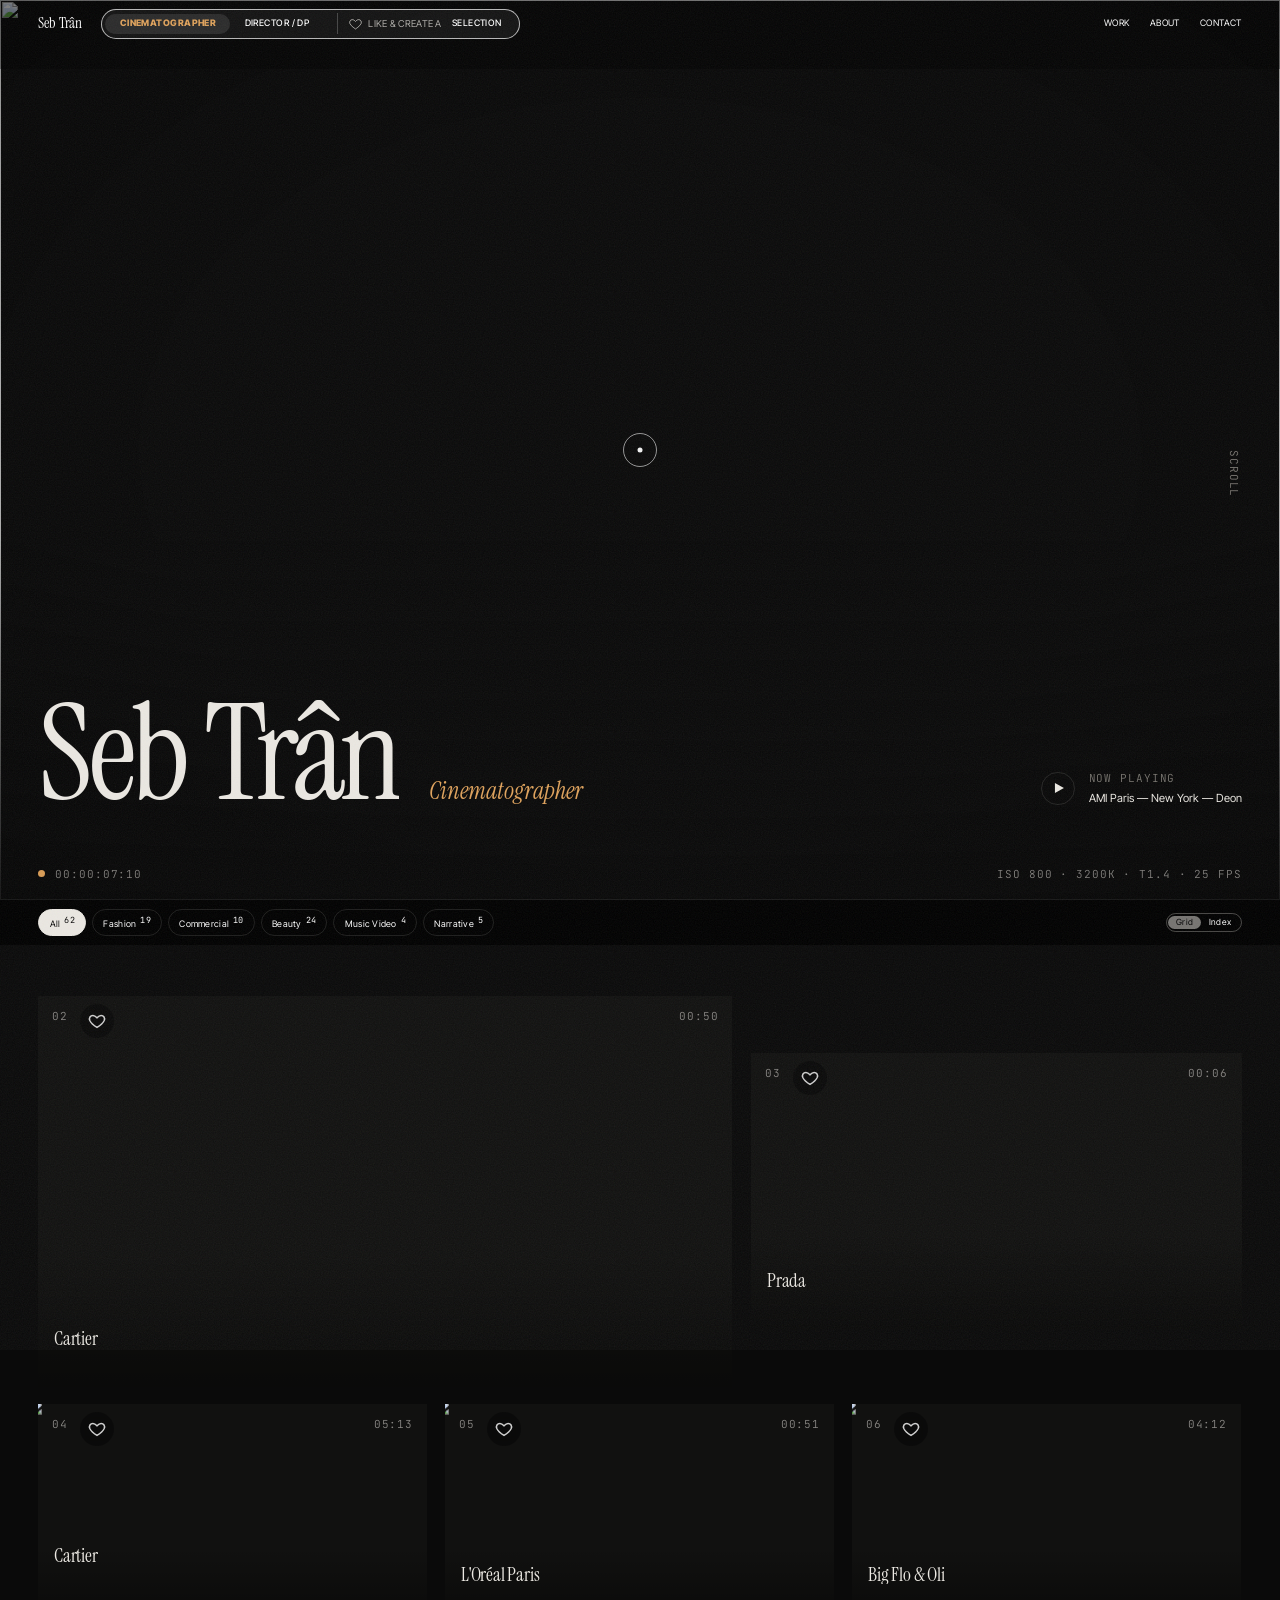
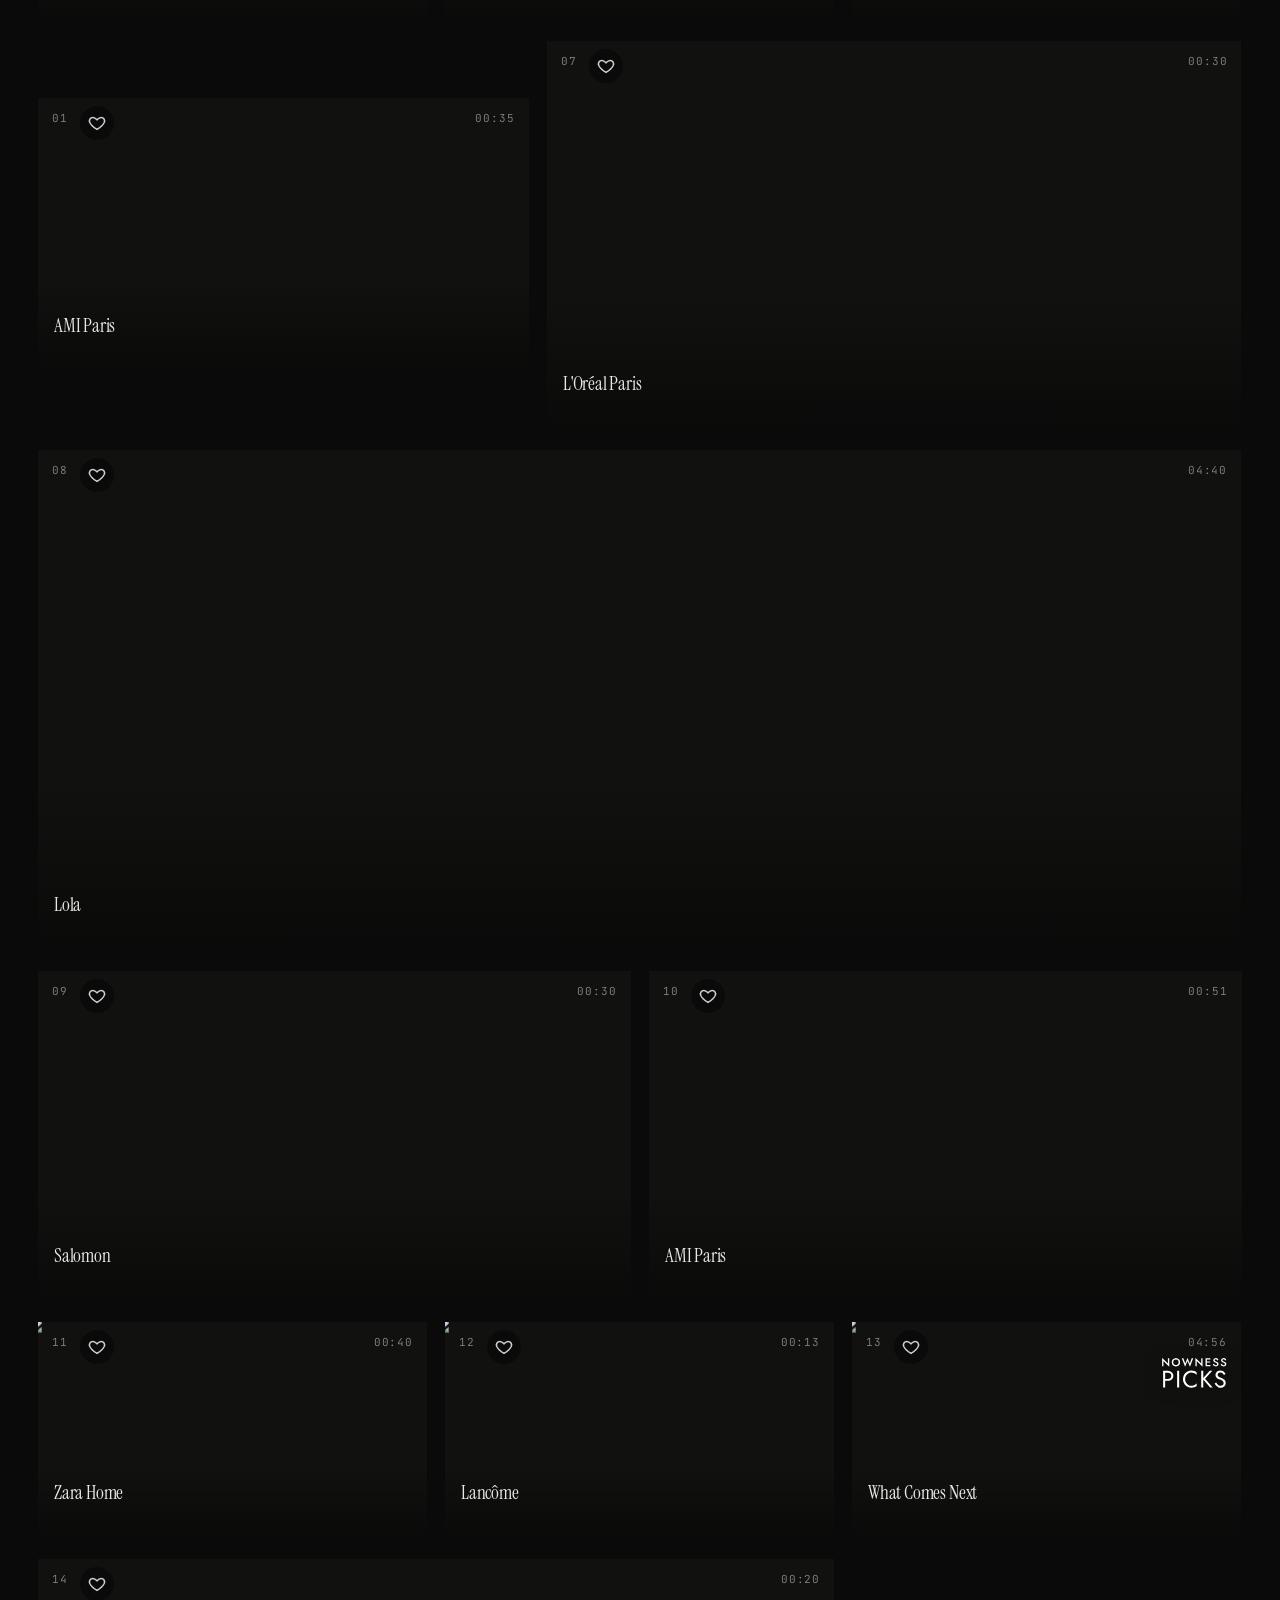
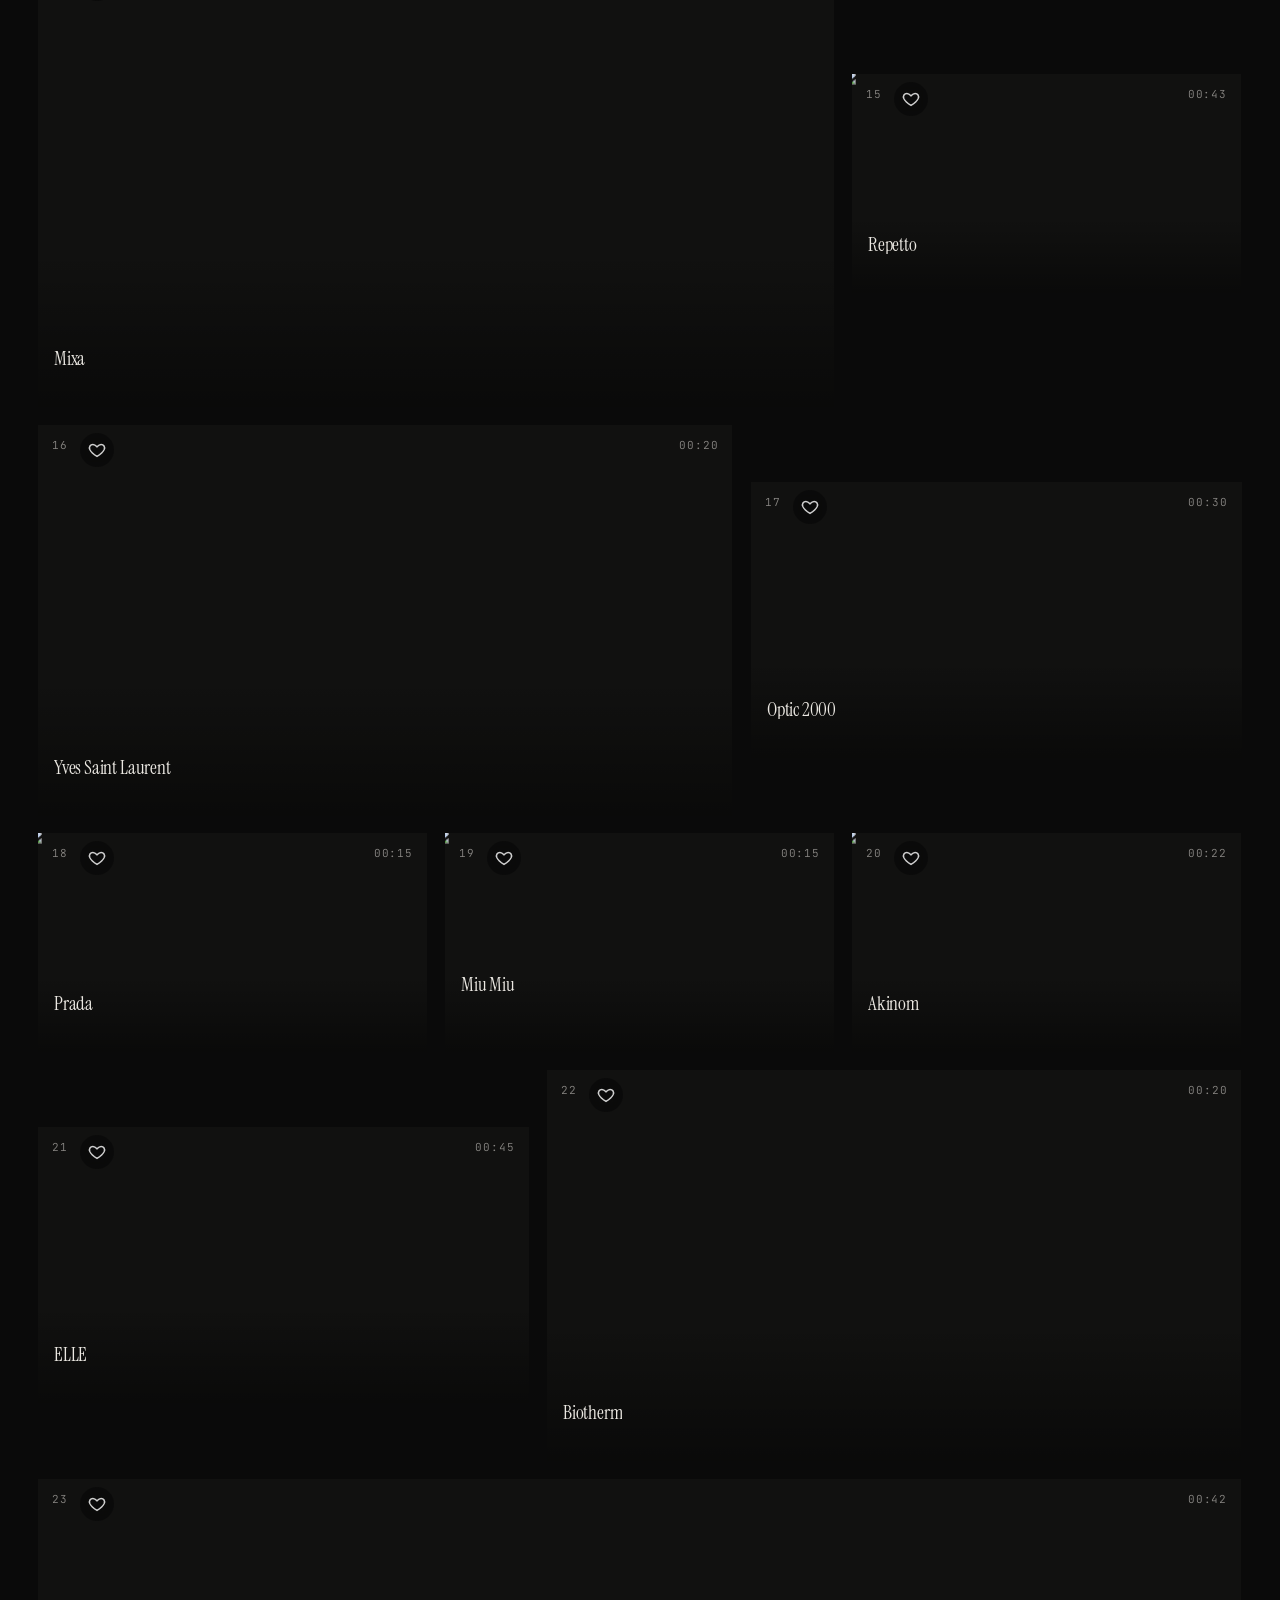
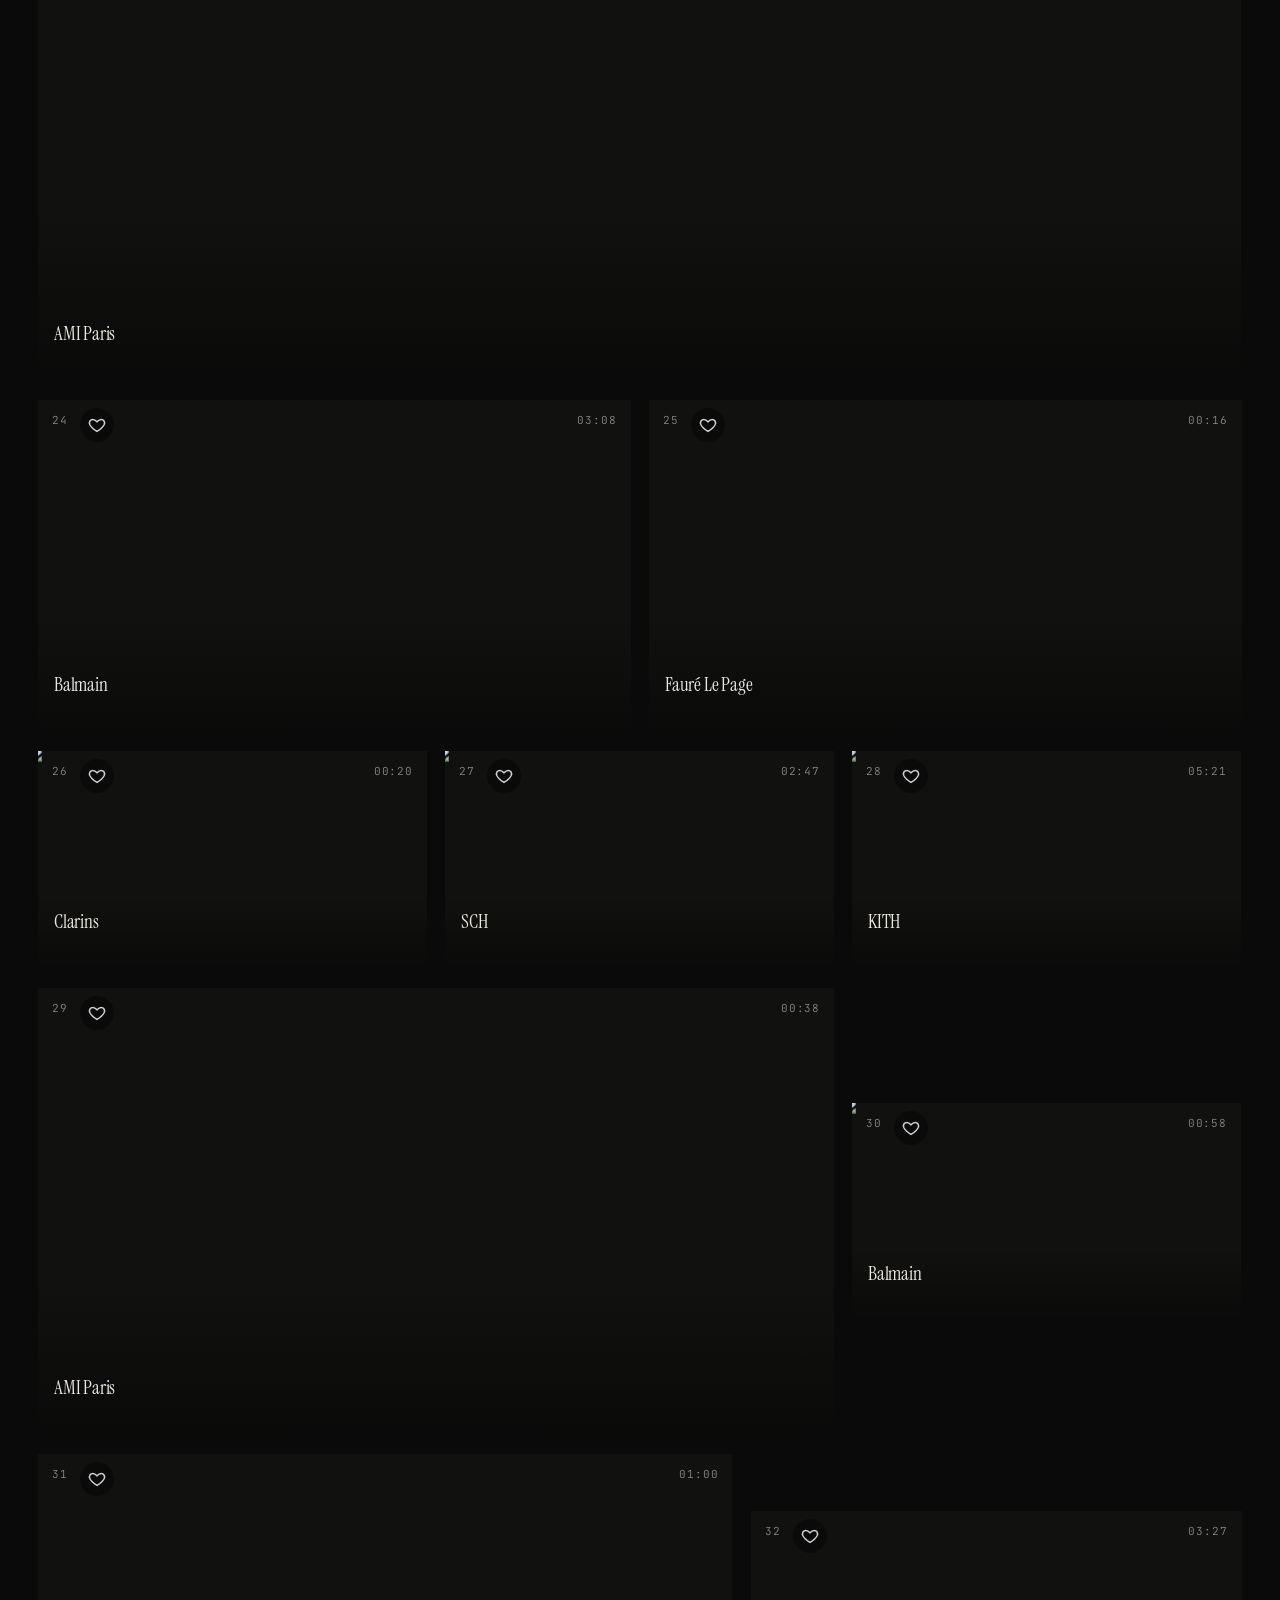
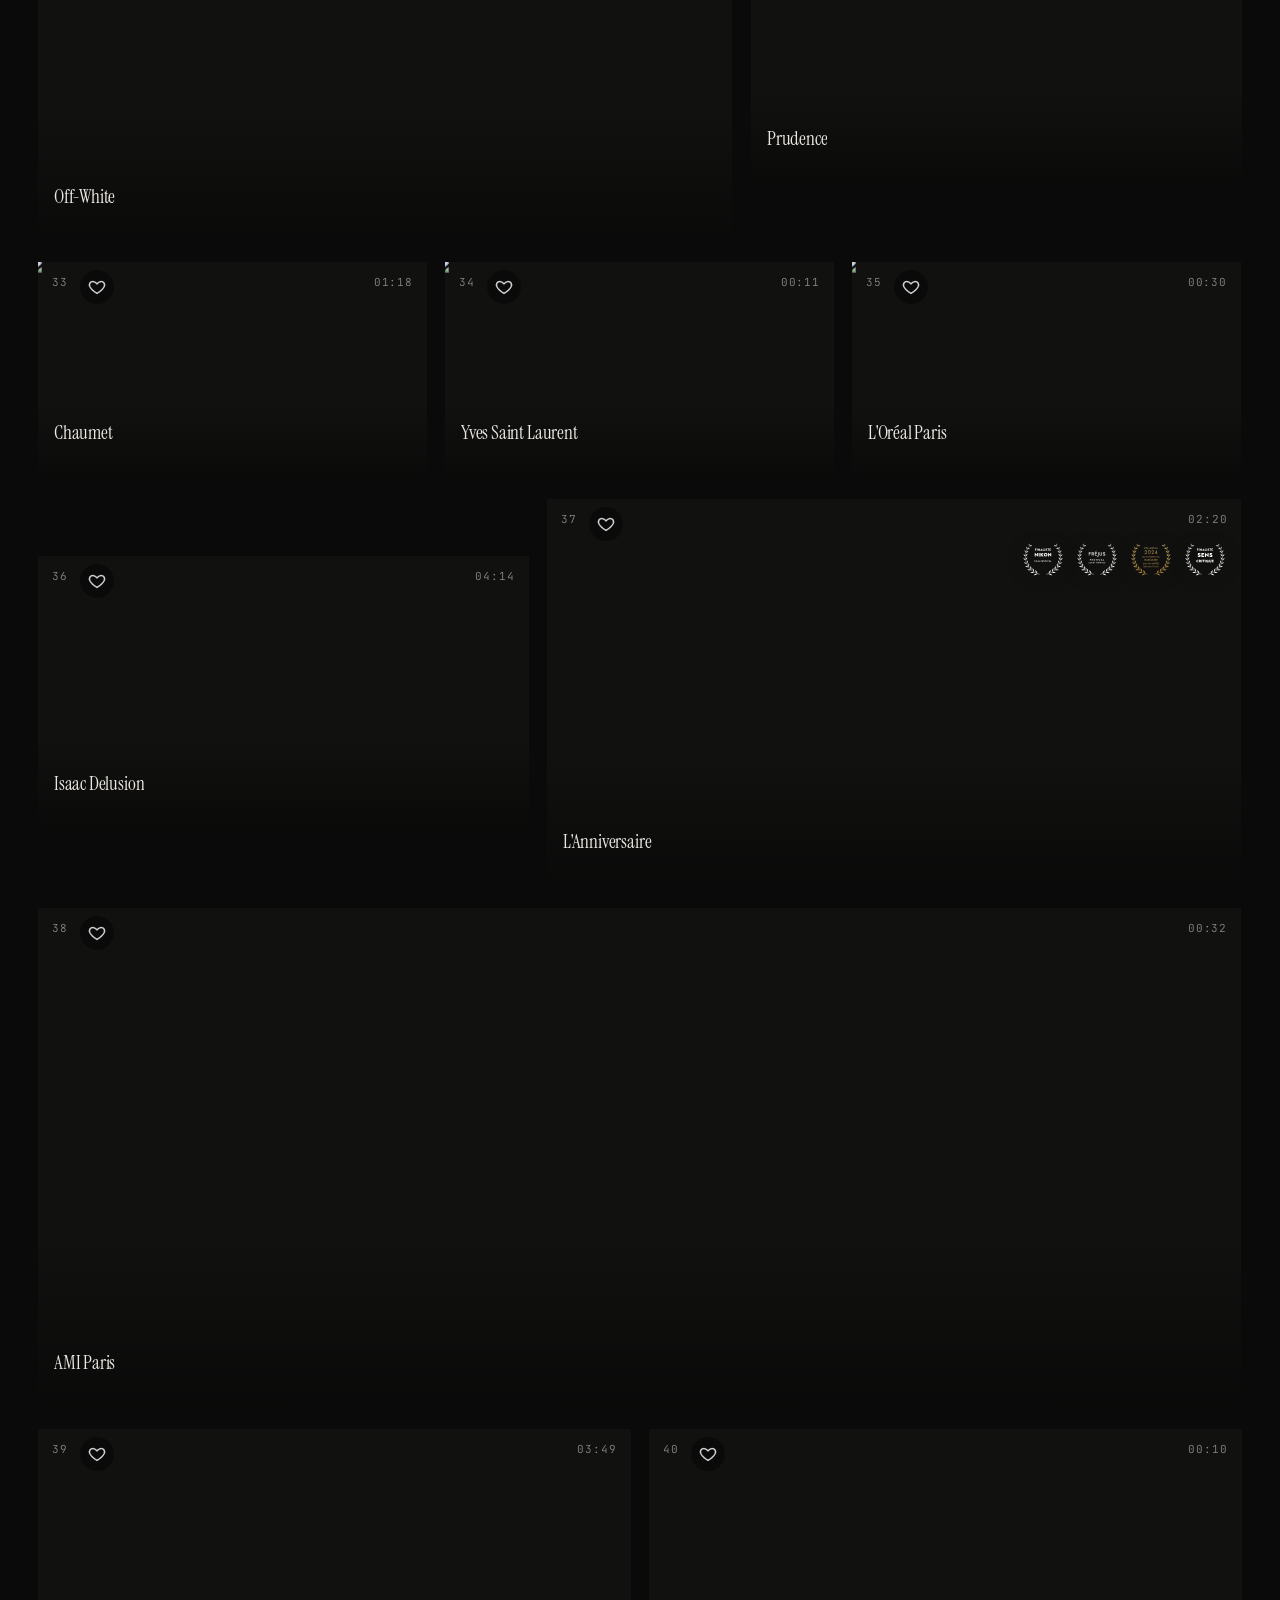
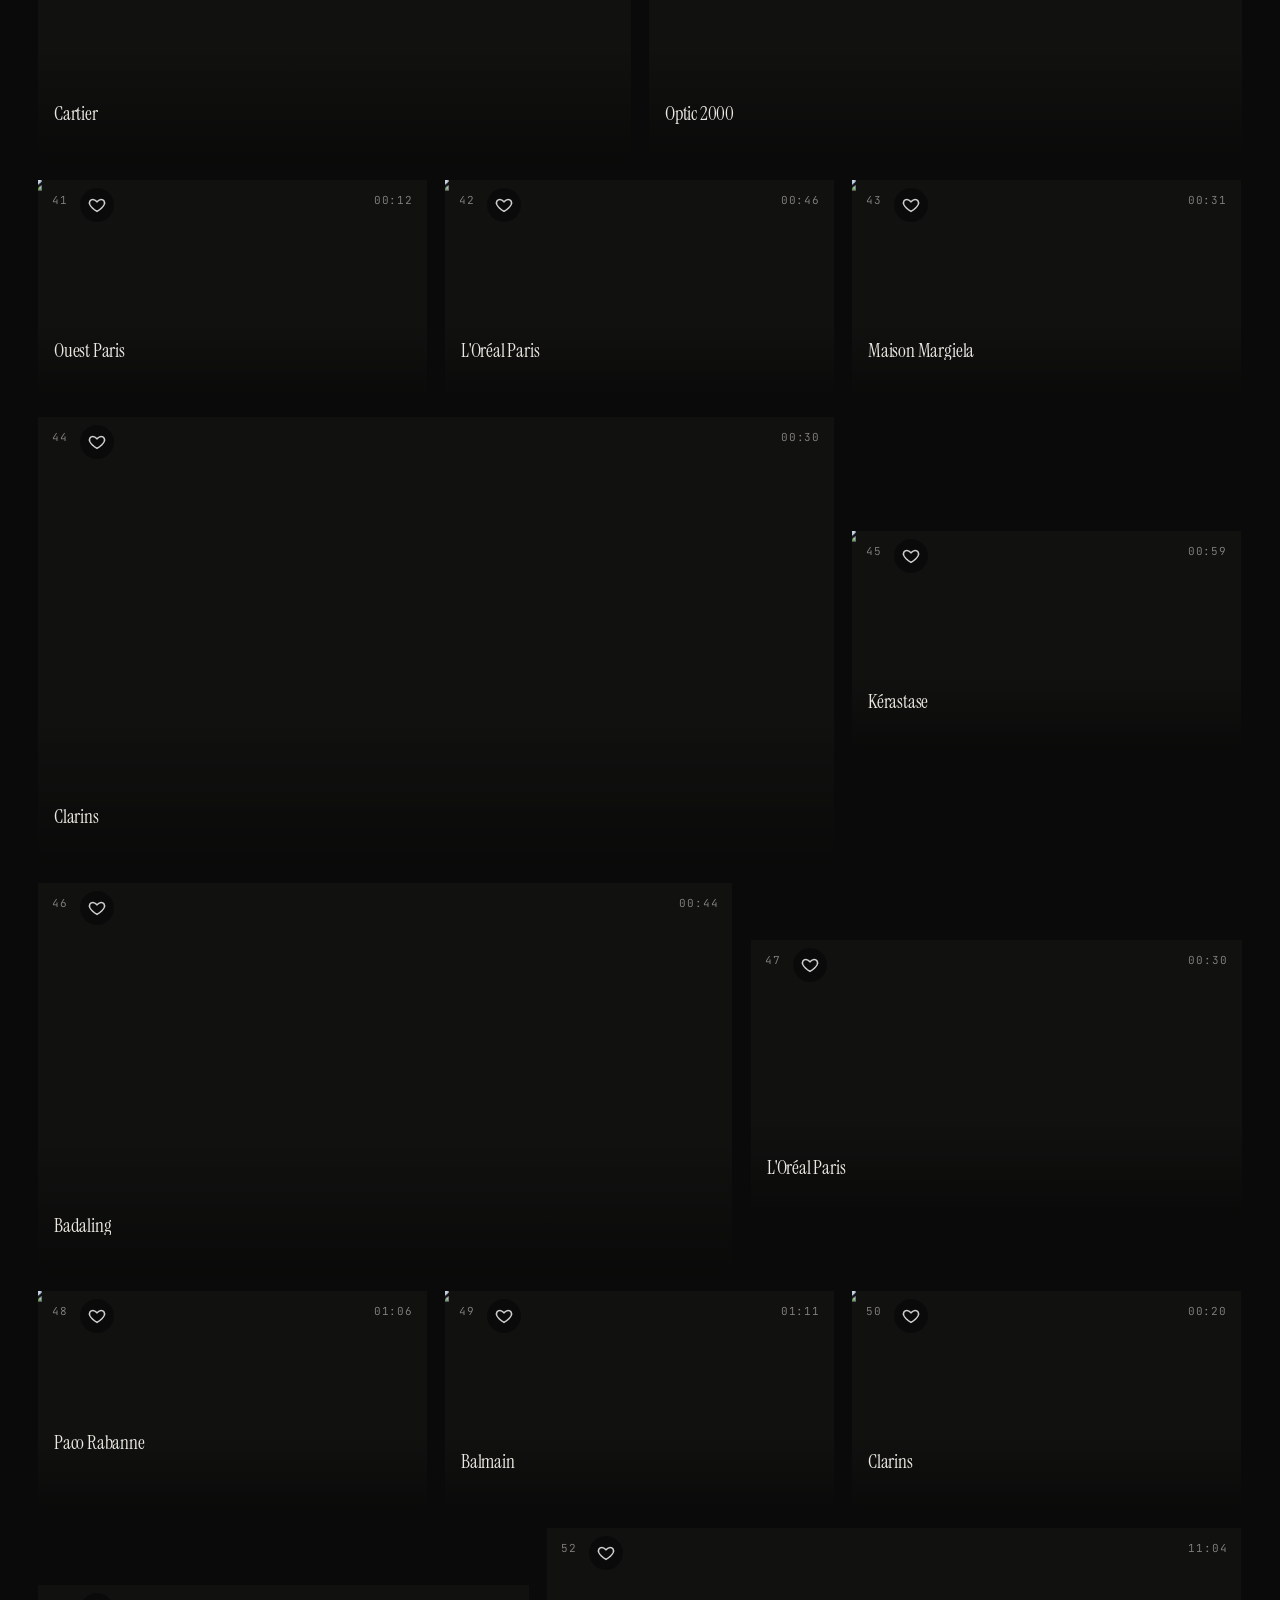
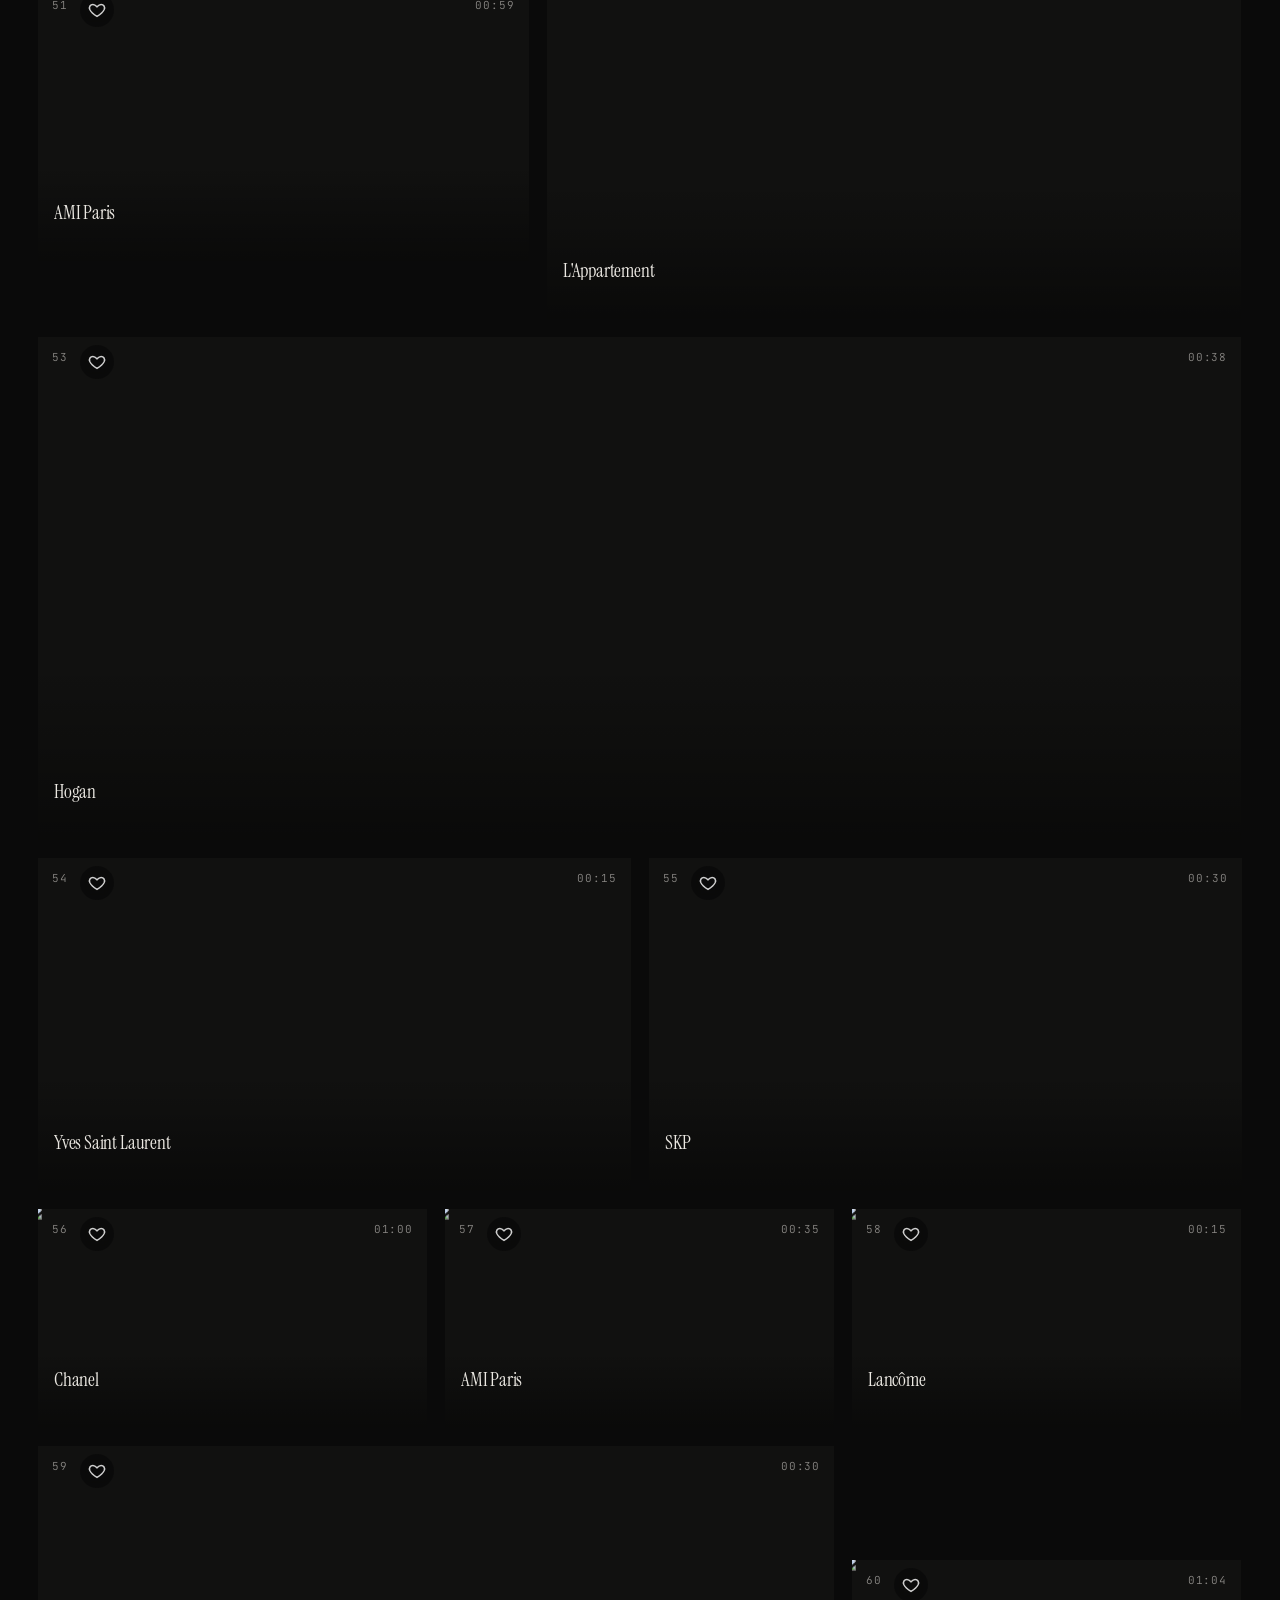
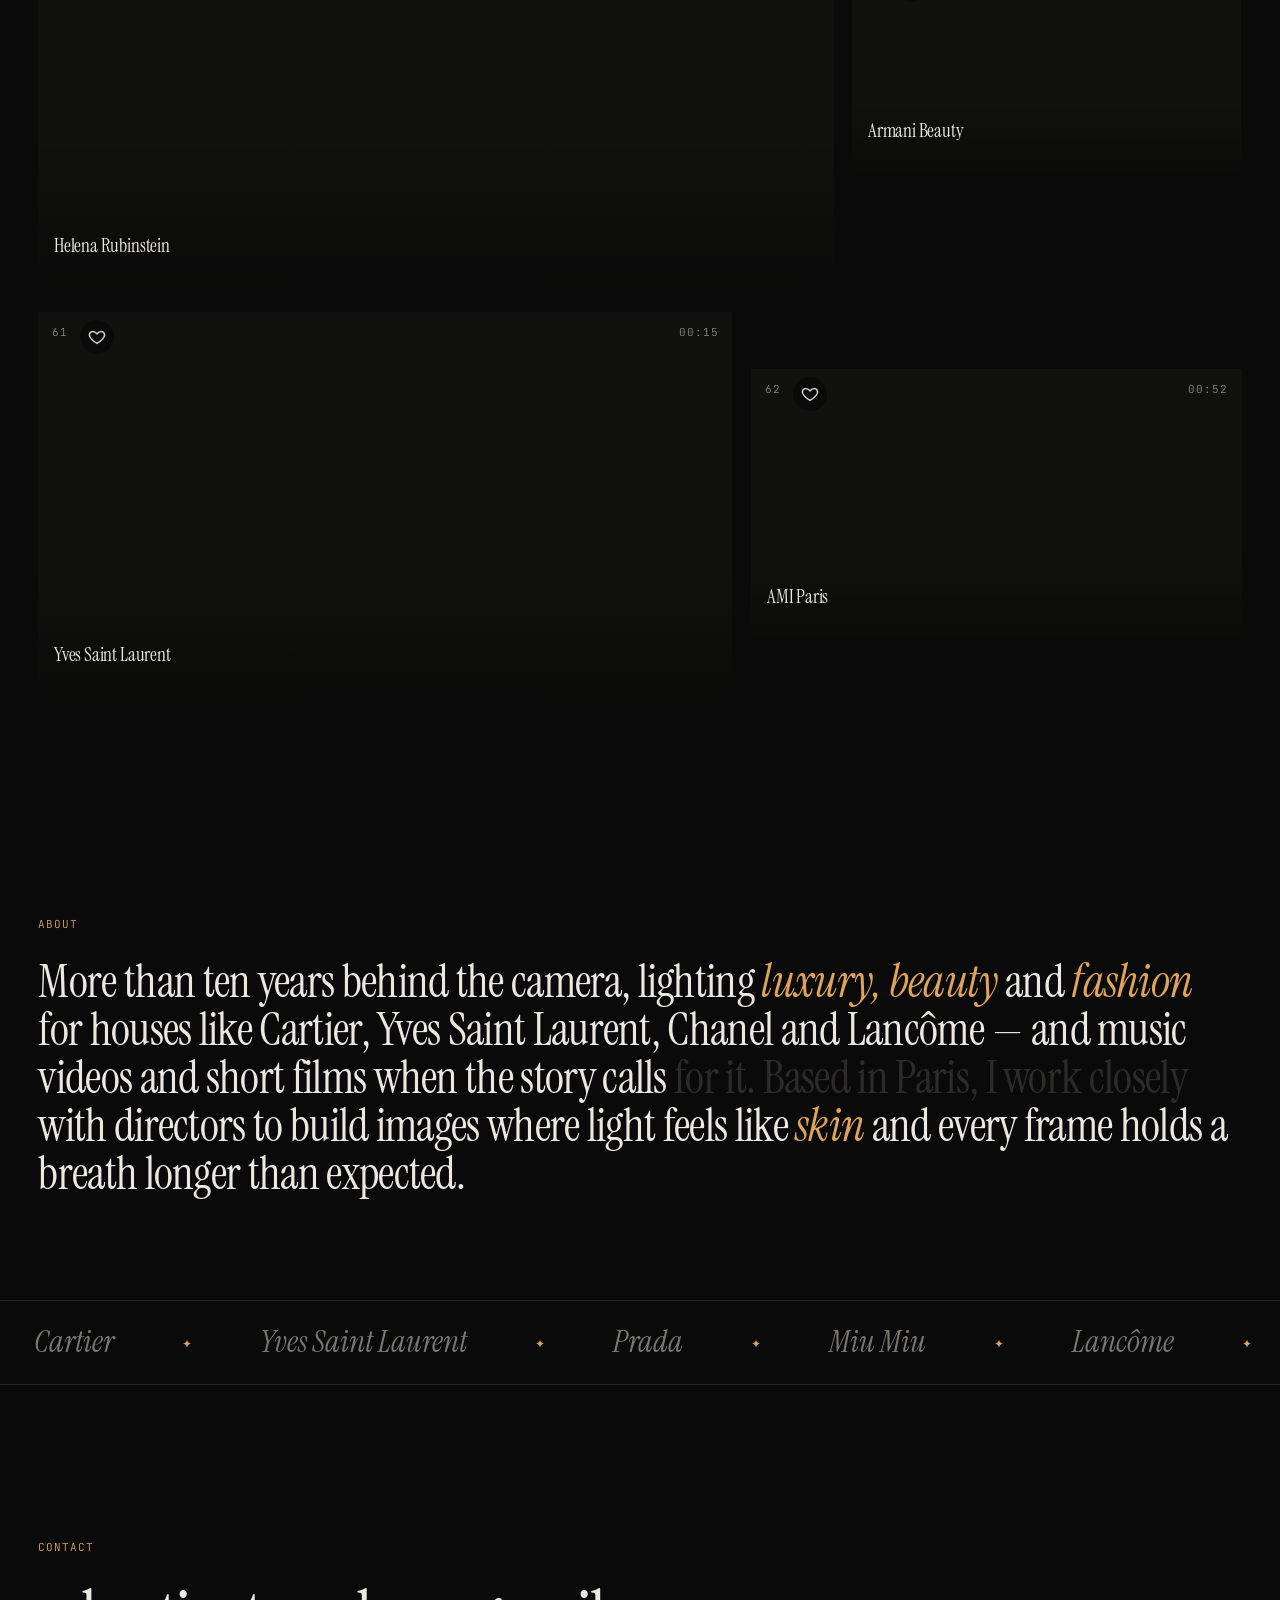
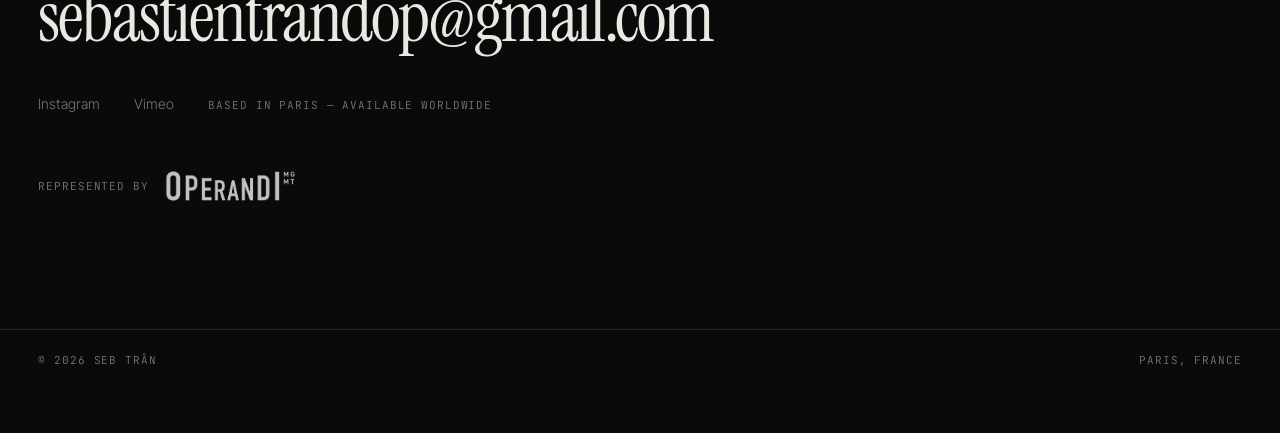
==== index.html @ 27936b84 "Desktop: header film fills full window height (no letterbox bars) Co-Authored-By: Claude Sonnet 5.5 " ====
<!DOCTYPE html>
<html lang="en">
<head>
  <meta charset="utf-8">
  <meta name="viewport" content="width=device-width, initial-scale=1">
  <title>Seb Trân — DOP / Cinematographer in Paris | Director of Photography, Beauty &amp; Fashion Films</title>
  <meta name="description" content="Seb Trân is a Paris-based DOP and cinematographer (director of photography) shooting beauty, fashion and fragrance films for AMI Paris, Yves Saint Laurent, Lancôme, Clarins and L'Oréal Paris — plus music videos and short films. Also a director / DP.">
  <link rel="canonical" href="https://moodpics.github.io/sebtran/">
  <meta name="robots" content="index, follow, max-image-preview:large, max-video-preview:-1">
  <meta name="author" content="Seb Trân">
  <meta property="og:title" content="Seb Trân — DOP / Cinematographer in Paris">
  <meta property="og:description" content="Paris-based director of photography — beauty, fashion and fragrance films for AMI Paris, YSL, Lancôme, Clarins, L'Oréal Paris. Also a director / DP.">
  <meta property="og:locale" content="en_US">
  <meta property="og:type" content="website">
  <meta property="og:site_name" content="Seb Trân">
  <meta property="og:url" content="https://moodpics.github.io/sebtran/">
  <meta property="og:image" content="https://moodpics.github.io/sebtran/icon-512.png">
  <meta property="og:image:width" content="512">
  <meta property="og:image:height" content="512">
  <meta property="og:image:alt" content="Seb Trân — ST logo">
  <meta name="twitter:card" content="summary">
  <meta name="twitter:title" content="Seb Trân — Director of Photography in Paris">
  <meta name="twitter:description" content="Paris-based director of photography — beauty, fashion and fragrance films. Also a director / DP.">
  <meta name="twitter:image" content="https://moodpics.github.io/sebtran/icon-512.png">
  <meta name="theme-color" content="#0a0a0a">
  <meta name="mobile-web-app-capable" content="yes">
  <meta name="apple-mobile-web-app-capable" content="yes">
  <meta name="apple-mobile-web-app-status-bar-style" content="black">
  <meta name="apple-mobile-web-app-title" content="Seb Trân">
  <link rel="icon" href="favicon.ico?v=2" sizes="any">
  <link rel="icon" href="favicon.svg?v=2" type="image/svg+xml">
  <link rel="icon" href="favicon-32.png?v=2" sizes="32x32" type="image/png">
  <link rel="apple-touch-icon" href="apple-touch-icon.png?v=2">
  <link rel="mask-icon" href="favicon.svg?v=2" color="#000000">
  <link rel="icon" href="icon-192.png?v=2" sizes="192x192" type="image/png">
  <link rel="manifest" href="site.webmanifest?v=2">
  <link rel="preconnect" href="https://fonts.googleapis.com">
  <link rel="preconnect" href="https://fonts.gstatic.com" crossorigin>
  <link rel="preconnect" href="https://player.vimeo.com">
  <link rel="preconnect" href="https://i.vimeocdn.com">
  <link rel="preconnect" href="https://f.vimeocdn.com">
  <link rel="preconnect" href="https://vod-adaptive-ak.vimeocdn.com" crossorigin>
  <link href="https://fonts.googleapis.com/css2?family=Instrument+Serif:ital@0;1&family=Inter+Tight:wght@300;400;500&family=JetBrains+Mono:wght@300;400&display=swap" rel="stylesheet">
  <script type="application/ld+json">
  {
    "@context": "https://schema.org",
    "@graph": [
      {
        "@type": "WebSite",
        "@id": "https://moodpics.github.io/sebtran/#website",
        "url": "https://moodpics.github.io/sebtran/",
        "name": "Seb Trân — Director of Photography",
        "inLanguage": "en",
        "publisher": { "@id": "https://moodpics.github.io/sebtran/#person" }
      },
      {
        "@type": "Person",
        "@id": "https://moodpics.github.io/sebtran/#person",
        "name": "Seb Trân",
        "alternateName": ["Sébastien Trân", "Seb Tran", "Sebastien Tran"],
        "jobTitle": ["Director of Photography", "Cinematographer", "DOP"],
        "description": "Paris-based director of photography (chef opérateur) specialising in beauty, fashion and fragrance commercials, music videos and short films. Also a director / DP.",
        "url": "https://moodpics.github.io/sebtran/",
        "image": "https://moodpics.github.io/sebtran/icon-512.png",
        "homeLocation": { "@type": "Place", "name": "Paris, France" },
        "workLocation": { "@type": "Place", "name": "Paris, France" },
        "knowsAbout": ["Cinematography", "Direction of photography", "DOP Paris", "Cinematographer Paris", "Director of photography Paris", "Beauty DOP", "Beauty cinematographer", "Beauty commercials", "Fashion films", "Fragrance films", "Music videos", "Short films", "Lighting", "Color grading"],
        "sameAs": ["https://www.instagram.com/_sebtran_/", "https://vimeo.com/user83221295"]
      }
    ]
  }
  </script>
  <link rel="stylesheet" href="style.css?v=1795000028">
</head>
<body class="is-loading top-idle at-hero">

  <!-- Intro / letterbox -->
  <div class="intro" aria-hidden="true">
    <div class="intro__count mono">000</div>
    <div class="intro__name">Seb Trân</div>
  </div>
  <div class="bars" aria-hidden="true"><i class="bars__top"></i><i class="bars__bottom"></i></div>
  <div class="shutter" aria-hidden="true"><i></i><i></i></div>
  <div class="grain" aria-hidden="true"></div>

  <!-- Cursor -->
  <div class="cursor" aria-hidden="true"><span class="cursor__dot"></span><span class="cursor__ring"><em class="cursor__label mono"></em></span></div>

  <!-- Selection: name dialog + toast -->
  <div class="seldlg" data-sel-dlg hidden role="dialog" aria-modal="true" aria-labelledby="seldlg-t">
    <form class="seldlg__box" data-sel-dlg-form>
      <p class="mono seldlg__k">♥ Your selection</p>
      <h3 id="seldlg-t">Name your selection</h3>
      <p class="seldlg__s">Every film you like goes into it. You can copy its link to share it or find it again from anywhere.</p>
      <input data-sel-dlg-input type="text" maxlength="60" placeholder="e.g. Beauty references — Agency X" autocomplete="off">
      <div class="seldlg__b"><button type="button" class="chip" data-sel-dlg-cancel>Cancel</button><button type="submit" class="chip is-active">Create</button></div>
    </form>
  </div>
  <div class="toast mono" data-toast aria-live="polite"></div>

  <!-- Header -->
  <header class="top">
    <a href="#" class="top__name" data-scroll="hero">Seb Trân</a>

    <div class="switchwrap"><div class="switch" role="tablist" aria-label="Discipline">
      <button role="tab" class="switch__btn" data-mode="cinematography">Cinematographer</button>
      <button role="tab" class="switch__btn" data-mode="direction">Director / DP</button>
      <span class="switch__hint" aria-hidden="true"><svg class="top__heart" viewBox="0 0 24 24"><path d="M12 20.5s-7.5-4.6-9.6-9.2C1 8 3 4.5 6.6 4.5c2.1 0 3.6 1.2 5.4 3.2 1.8-2 3.3-3.2 5.4-3.2C21 4.5 23 8 21.6 11.3 19.5 15.9 12 20.5 12 20.5z"/></svg><span>Like &amp; create a</span></span>
      <button role="tab" class="switch__btn" data-mode="selection">Selection</button>
      <span class="switch__pill" aria-hidden="true"></span>
    </div>
    <span class="top__selpre" data-sel-pre><span class="top__heartwrap"><svg class="top__heart" viewBox="0 0 24 24" aria-hidden="true"><path d="M12 20.5s-7.5-4.6-9.6-9.2C1 8 3 4.5 6.6 4.5c2.1 0 3.6 1.2 5.4 3.2 1.8-2 3.3-3.2 5.4-3.2C21 4.5 23 8 21.6 11.3 19.5 15.9 12 20.5 12 20.5z"/></svg><b data-fav-count>0</b></span><span>Like &amp; create a</span><svg class="hint__arrow" viewBox="0 0 12 14" aria-hidden="true"><path d="M6 13V2M2 5.5L6 1.5l4 4"/></svg></span></div>


    <nav class="top__nav">
      <a href="#work" data-scroll="work">Work</a>
      <a href="#about" data-scroll="about">About</a>
      <a href="#contact" data-scroll="contact">Contact</a>
    </nav>
    <a href="#contact" class="top__contact" data-to-bottom>Contact</a>
  </header>

  <!-- HUD -->
  <div class="hud mono" aria-hidden="true">
    <div class="hud__l"><span class="hud__rec"></span><span class="hud__tc">00:00:00:00</span></div>
    <div class="hud__r"><span class="hud__meta"></span></div>
  </div>

  <main>
    <!-- Hero -->
    <section class="hero" id="hero">
      <div class="hero__media">
        <img class="hero__poster" alt="">
        <div class="hero__video"></div>
        <div class="hero__vignette"></div>
      </div>
      <div class="hero__content">
        <h1 class="hero__title">
          <span class="line"><span>Seb Trân</span></span>
          <span class="sr-only"> — DOP / cinematographer in Paris (director of photography)</span>
        </h1>
        <p class="hero__role"><span class="scramble" data-role></span></p>
        <button class="hero__play" data-hero-play>
          <span class="hero__play-ico"></span>
          <span class="hero__play-txt"><em class="mono">Now playing</em><strong data-hero-title></strong></span>
        </button>
      </div>
      <div class="hero__scroll mono">Scroll</div>
    </section>

    <!-- Work -->
    <div class="top catbar" data-catbar>
    <div class="topcats">
      <div class="filters" data-filters></div>
      <div class="topviews">
        <button class="views__btn is-active" data-view="grid" aria-label="Grid view">Grid</button>
        <button class="views__btn" data-view="index" aria-label="Index view">Index</button>
      </div>
    <div class="top__selgrp">
        <a class="top__sel" href="#selection" data-sel-open data-sel-all aria-label="Selection"><span class="top__seltxt">Selection</span><span class="top__selname" data-sel-name></span></a>
        <div class="top__seltabs" data-seltabs hidden></div>
        <div class="titletools" data-titletools hidden>
              <button type="button" class="tt-btn" data-sel-rename hidden><svg viewBox="0 0 24 24" aria-hidden="true"><path d="M4 20l4.2-1 10-10a2.1 2.1 0 000-3l-.2-.2a2.1 2.1 0 00-3 0l-10 10L4 20z"/></svg>Rename</button>
              <button type="button" class="tt-btn" data-sel-clear hidden><span data-clear-label>Clear</span><svg viewBox="0 0 24 24" aria-hidden="true"><path d="M12 20.5s-7.5-4.6-9.6-9.2C1 8 3 4.5 6.6 4.5c2.1 0 3.6 1.2 5.4 3.2 1.8-2 3.3-3.2 5.4-3.2C21 4.5 23 8 21.6 11.3 19.5 15.9 12 20.5 12 20.5z"/><path d="M9 9.5l6 6M15 9.5l-6 6"/></svg></button>
            </div>
        <div class="selbar" data-selbar hidden>
              <div class="sharemenu" data-sharemenu>
                <button class="selbtn" data-share-toggle aria-haspopup="true" aria-expanded="false">Share ▾</button>
                <div class="sharemenu__pop" data-share-pop hidden>
                  <button type="button" data-sel-copy>Copy link</button>
                  <button type="button" data-share-native>Send via…</button>
                  <div class="sharemenu__apps" data-share-apps hidden>
                    <a data-share="wa" target="_blank" rel="noopener">WhatsApp</a>
                    <a data-share="mail">Email</a>
                    <a data-share="sms">SMS</a>
                  </div>
                  <hr class="sharemenu__sep">
                  <button type="button" data-sel-close>Close selection</button>
                </div>
              </div>
              <span class="selbar__msg mono" data-sel-msg></span>
            </div>
      </div>
    </div>
    </div>

    <section class="work" id="work">
      <div class="work__head">
        <div class="work__titlewrap">
          <h2 class="work__title"><span data-work-title>Selected Cinematography</span> <sup class="mono" data-count></sup></h2>
        </div>
        <div class="work__tools">
        </div>
      </div>
      <p class="sel-empty" data-sel-empty hidden>Nothing here yet. Like films with the ♥ to build your selection — then share it from this page.</p>

      <div class="grid" data-grid></div>
      <ol class="index" data-index hidden></ol>
    </section>

    <!-- About -->
    <section class="about" id="about">
      <div class="about__label mono">About</div>
      <p class="about__text" data-about></p>
      <div class="marquee" aria-label="Selected clients">
        <div class="marquee__track" data-marquee></div>
      </div>
    </section>

    <!-- Contact -->
    <section class="contact" id="contact">
      <div class="about__label mono">Contact</div>
      <a class="contact__mail" data-mail href="#"><span data-mail-txt></span></a>
      <ul class="contact__links">
        <li><a href="https://www.instagram.com/_sebtran_/" target="_blank" rel="noopener">Instagram</a></li>
        <li><a href="https://vimeo.com/user83221295" target="_blank" rel="noopener">Vimeo</a></li>
        <li><span class="mono">Based in Paris — available worldwide</span></li>
      </ul>
      <div class="contact__agency">
        <span class="mono">Represented by</span>
        <a href="https://operandimgmt.eu/sebastien-tran/" target="_blank" rel="noopener" aria-label="Operandi MGMT — talent agency"><img src="operandi-logo.png?v=1" alt="Operandi MGMT" width="345" height="80" loading="lazy"></a>
      </div>
    </section>
  <!-- SEO-INDEX:START (generated by build-seo.mjs — do not edit by hand) -->
  <section class="sr-only" id="film-index" aria-label="Film index">
    <h2>Seb Trân — DOP and cinematographer (director of photography) in Paris</h2>
    <p>Seb Trân (also written Seb Tran, Sébastien Trân) is a Paris-based director of photography, also called cinematographer or DoP (in French: chef opérateur, directeur de la photographie, chef op). He shoots beauty, fashion, fragrance and luxury commercials, music videos and short films, and also directs. Brands he has shot for include AMI Paris, Yves Saint Laurent, Lancôme, Clarins, L'Oréal Paris, Biotherm, Balmain, Cartier and Chaumet.</p>
    <p lang="fr">Seb Trân est chef opérateur (directeur de la photographie) à Paris, spécialisé dans la publicité beauté, mode et parfums, les clips et les courts métrages. Il a éclairé des films pour AMI Paris, Yves Saint Laurent, Lancôme, Clarins, L'Oréal Paris, Biotherm, Balmain, Cartier et Chaumet. Il est aussi réalisateur.</p>
    <h3>Cinematography — films shot by Seb Trân as director of photography, by brand</h3>
    <ul>
      <li><strong>AMI Paris</strong>: New York — Deon (Fashion, directed by Hugo Lopez, production Storm); Asian Tour — Séoul (Fashion, directed by Hugo Lopez, production Storner Prod); Asian Tour — Shanghai (Fashion, directed by Hugo Lopez, production Storner); Photomaton — FW22 (Fashion, directed by Julien Vallon, production Storm); New York — Parker (Fashion, directed by Hugo Lopez, production Storm); New York (Fashion, directed by Hugo Lopez, production Storm Prod); New York — Tanner (Fashion, directed by Hugo Lopez, production Storm); SS20 — Parisian Look (Fashion, directed by Hugo Lopez, production Storm Prod)</li>
      <li><strong>Cartier</strong>: Gong Li (Commercial, directed by Yohan Si, production Mazarine); L'Odyssée — Packshots &amp; Macro Reel (Commercial, directed by Camille Salvan, production Entrel); L'Odyssée — Chapter 7, Horlogerie (Commercial, directed by Camille Salvan, production Entrel Prod)</li>
      <li><strong>Prada</strong>: Paradoxe Sweet Chemistry — Zendaya (Beauty, directed by Seb Trân, production Phantasm); Paradigme — Tom Holland, About the Scent (Beauty, directed by Seb Trân, production Psycho)</li>
      <li><strong>L'Oréal Paris</strong>: Primers (Beauty, directed by Maison Vignaux, production Ubiquity); Infaillible Skin Ink — Cara Delevingne (Beauty, directed by Seb Trân, production Phantasm); Cats Eyes — Cindy Bruna (Beauty, directed by Arthur Lacomblez, production TF1 Factory); Paradise — Elle Fanning (Beauty, directed by Julien Calot, production Storner Prod); Cats Eyes — Camille Lou (Beauty, directed by Arthur Lacomblez, production TF1 Factory)</li>
      <li><strong>Big Flo &amp; Oli</strong>: Coup de Blues (Music Video, directed by Maxime Lacombe, production Instant Films)</li>
      <li><strong>Lola</strong>: Short film (Narrative, directed by Chris Roman, production Atelier Roman)</li>
      <li><strong>Salomon</strong>: ReInvented (Commercial, directed by Edgar Berg, production Instinct Lab)</li>
      <li><strong>Zara Home</strong>: Campaign (Commercial, directed by Joachin Laguinge, production Town)</li>
      <li><strong>Lancôme</strong>: Christy Turlington (Beauty, directed by Hugo Lopez, production Tem); Clarifique (Beauty, directed by Cédric Coldefy, production Downtown Films)</li>
      <li><strong>What Comes Next</strong>: Short film — Nowness Picks (Narrative, directed by Julien Vallon, production Instant Films)</li>
      <li><strong>Mixa</strong>: Stretch Mark Oil (Beauty, directed by Jennifer Massaux, production Obvious)</li>
      <li><strong>Repetto</strong>: Bleuenn Battistoni (Fashion, directed by Julien Vallon, production Wanda)</li>
      <li><strong>Yves Saint Laurent</strong>: Nu 21 (Beauty, directed by Daniel M. Cox, production Helmut); MYSLF — Austin Butler (Beauty, directed by Hugo Lopez, production Storm Prod); Beauty — Couple (Beauty, directed by Fabien Constant, production Storm); Rouge Volupté Shine (Beauty, directed by Daniel M. Cox, production Helmut)</li>
      <li><strong>Optic 2000</strong>: XV de France Féminin (Commercial, directed by Romain Kinoo, production Bros Stories); XV de France U20 — Vestiaire (Commercial, directed by Romain Kinnoo, production Bros Stories)</li>
      <li><strong>Miu Miu</strong>: Miutine — Emma Corrin, Social Advocacy — Name Viralization (Beauty, directed by Seb Trân, production Psycho)</li>
      <li><strong>Akinom</strong>: Capsule 5 (Fashion, directed by Cédric Coldefy)</li>
      <li><strong>ELLE</strong>: Diane Kruger (Fashion, directed by Julien Vallon, production Wanda)</li>
      <li><strong>Biotherm</strong>: Urbain (Beauty, directed by Hugo Lopez, production Tem)</li>
      <li><strong>Balmain</strong>: Sur Seine (Fashion, directed by Hugo Lopez, production Storm Prod); FW19 Women — B to N (Fashion, directed by Hugo Lopez, production Storner); FW22 (Fashion, directed by Hugo Lopez, production Storm Prod)</li>
      <li><strong>Fauré Le Page</strong>: Film II (Fashion, directed by Julien Vallon)</li>
      <li><strong>Clarins</strong>: Lip Comfort Oil — Repush (Beauty, directed by Studio Mimi, production WorkinGirl); Camille Lou (Beauty, directed by Hugo Lopez, production LGD); Hero VI (Beauty, directed by Hugo Lopez, production Tem)</li>
      <li><strong>SCH</strong>: Crack (Music Video, directed by Cédric Dubourg, production HK Corp)</li>
      <li><strong>KITH</strong>: KITH × Paris (Narrative, directed by Arthur Degorce, production MATTE Projects)</li>
      <li><strong>Off-White</strong>: FW19 — Bella Hadid (Fashion, directed by Fabien Montique, production Premices Film)</li>
      <li><strong>Prudence</strong>: Never W/U (Music Video, directed by Léo Chadoutaud, production Instant Films)</li>
      <li><strong>Chaumet</strong>: Holiday (Commercial, directed by Jeremy Charbit, production Mazarine)</li>
      <li><strong>Isaac Delusion</strong>: Pas l'habitude (Music Video, directed by Léo Chadoutaud, production Storner Prod)</li>
      <li><strong>L'Anniversaire</strong>: Short film — Nikon Film Festival (Narrative, directed by Cédric Coldefy, production Instant Films)</li>
      <li><strong>Ouest Paris</strong>: Film 6 (Commercial, directed by Cédric Coldefy, production Tem)</li>
      <li><strong>Maison Margiela</strong>: Replica — Xia (Beauty, directed by Bérénice Rapegno, production PIC)</li>
      <li><strong>Kérastase</strong>: Emily Ratajkowski (Beauty, directed by Hugo Lopez, production Storner Prod)</li>
      <li><strong>Badaling</strong>: Badaling (Commercial, directed by Cédric Bihr, production Onirim)</li>
      <li><strong>Paco Rabanne</strong>: Olympea Blossom — Luma Grothe (Beauty, directed by Charles Cauchoix, production Storner Prod)</li>
      <li><strong>L'Appartement</strong>: Short film (Narrative, directed by Matthias Kupka, production Cinemaj)</li>
      <li><strong>Hogan</strong>: Summer Campaign (Fashion, directed by Nicole Lily Rose, production Helmut)</li>
      <li><strong>SKP</strong>: Infinite Dream (Fashion, directed by Nathaniel Goldberg, production Onirim)</li>
      <li><strong>Chanel</strong>: Cruise — ELLE (Fashion, directed by Nicole Lily Rose, production ELLE Magazine)</li>
      <li><strong>Helena Rubinstein</strong>: Skin Profiler (Beauty, directed by Cédric Coldefy, production Sixtine)</li>
      <li><strong>Armani Beauty</strong>: Lip Maestro — Barbara Palvin (Beauty, directed by Charles Cauchoix, production Storner Prod)</li>
    </ul>
    <h3>Direction — films directed by Seb Trân, by brand</h3>
    <ul>
      <li><strong>Prada</strong>: Paradoxe Sweet Chemistry — Zendaya (Beauty, production Phantasm); Paradoxe Sweet Chemistry — Zendaya, Behind the Scenes (Barry Jenkins) (BTS, production Phantasm); Paradoxe Sweet Chemistry — Scent Testing (Beauty, production Phantasm); Paradoxe — Tom Holland in Conversation with Perfumers (Beauty, production Craft WW); Paradigme — Tom Holland, How to Refill (Beauty, production Psycho); Paradigme — Tom Holland, Behind the Scenes (Thomas Vinterberg) (BTS, production Psycho); Paradigme — Tom Holland, Behind the Scenes (Thomas Vinterberg) — Chapter 6 Piano (BTS, production Psycho); Paradoxe Sweet Chemistry — Stacking Game (Beauty, production Phantasm); Paradoxe Sweet Chemistry — Holiday Gifting (Beauty, production Phantasm)</li>
      <li><strong>L'Oréal Paris</strong>: Infaillible Skin Ink — Cara Delevingne (Beauty, production Phantasm); Glycolic Bright — ASMR Routine with Nychaa (Beauty, production U-Turn); Glycolic Bright — Photomaton (Beauty, production Mirror Mirror); Glycolic Bright — Eye Serum (Beauty, production U-Turn)</li>
      <li><strong>Miu Miu</strong>: Miutine — Emma Corrin, Digital (Beauty, production Psycho); Miutine — Emma Corrin, Behind the Scenes (Hailey Benton Gates) (BTS, production Psycho); Miutine — The Intense Spray (Beauty, production Psycho); Miutine — Emma Corrin, The Typewriter (Beauty, production Psycho); Miutine Wildflower — What's in My Bag (Beauty, production Psycho); Miutine — Emma Corrin, Behind the Scenes (Hailey Benton Gates) — Editorial (BTS, production Psycho)</li>
      <li><strong>Armani Beauty</strong>: Rose-Blush — Océane (Beauty, production Maison Montcalm); Mauve-Blush — Sohyeon (Beauty, production Maison Montcalm)</li>
      <li><strong>Bourjois</strong>: French Riviera (Beauty, production Onirim)</li>
      <li><strong>L'Oréal × Balmain</strong>: Before the Red Carpet — Cannes (Beauty, production Storner Prod)</li>
      <li><strong>SKP</strong>: Enter the Legends — Vanessa Axente (Fashion, production Onirim)</li>
    </ul>
    <p>Contact and showreel links: Instagram @_sebtran_, Vimeo vimeo.com/user83221295.</p>
  </section>
  <!-- SEO-INDEX:END -->
  </main>

  <footer class="foot mono">
    <span>© <span data-year></span> Seb Trân</span>
    <span>Paris, France</span>
  </footer>

  <!-- Floating preview for Index view -->
  <div class="float" aria-hidden="true"><div class="float__in"><img alt=""><div class="float__video"></div></div></div>

  <!-- Lightbox -->
  <div class="lightbox" role="dialog" aria-modal="true" aria-label="Film player" hidden>
    <div class="lightbox__ghost"></div>
    <button class="lb-x" data-lb="close" aria-label="Close player"><svg viewBox="0 0 24 24" aria-hidden="true"><path d="M5 5l14 14M19 5L5 19"/></svg></button>
    <div class="lightbox__stage"><div class="lightbox__player"></div></div>
    <div class="lightbox__info">
      <div class="lightbox__meta">
        <span class="mono lightbox__cat"></span>
        <h3 class="lightbox__title"></h3>
        <p class="lightbox__credits mono"></p>
        <div class="lightbox__sp"></div>
      </div>
      <div class="lightbox__nav">
        <button data-lb="fav" class="lb-fav" aria-label="Add to selection" title="Add to my selection"><svg viewBox="0 0 24 24" aria-hidden="true"><path d="M12 20.5s-7.5-4.6-9.6-9.2C1 8 3 4.5 6.6 4.5c2.1 0 3.6 1.2 5.4 3.2 1.8-2 3.3-3.2 5.4-3.2C21 4.5 23 8 21.6 11.3 19.5 15.9 12 20.5 12 20.5z"/></svg></button>
        <button data-lb="prev" aria-label="Previous film">←</button>
        <button data-lb="next" aria-label="Next film">→</button>
        <button class="lb-x lb-x--inline" data-lb="close" aria-label="Close player"><svg viewBox="0 0 24 24" aria-hidden="true"><path d="M5 5l14 14M19 5L5 19"/></svg></button>
      </div>
    </div>
  </div>

  <script src="https://player.vimeo.com/api/player.js"></script>
  <script src="films.js?v=1795000028"></script>
  <script src="app.js?v=1795000028"></script>
</body>
</html>
---- style.css ----
/* ==========================================================================
   Seb Trân — portfolio
   Dark, minimal, cinematic. Accent shifts with the discipline:
   tungsten for cinematography, record-red for direction.
   ========================================================================== */

:root {
  --bg: #0a0a0a;
  --bg-2: #111110;
  --fg: #ebe8e2;
  --muted: #7a7771;
  --line: rgba(235, 232, 226, .12);
  --accent: #e0a35c;            /* 3200K */
  --serif: "Instrument Serif", "Times New Roman", serif;
  --sans: "Inter Tight", system-ui, sans-serif;
  --mono: "JetBrains Mono", ui-monospace, monospace;
  --ease: cubic-bezier(.2, .8, .1, 1);
  --ease-io: cubic-bezier(.75, 0, .2, 1);
  --pad: clamp(18px, 3vw, 44px);
  --lb: 0px;                    /* letterbox bar height, set by JS */
}
body.mode-direction { --accent: #e5483a; }

*, *::before, *::after { box-sizing: border-box; }
html { background: var(--bg); }
html.lenis, html { scroll-behavior: auto; }
body {
  margin: 0;
  background: var(--bg);
  color: var(--fg);
  font: 300 15px/1.5 var(--sans);
  -webkit-font-smoothing: antialiased;
  overflow-x: hidden;
  transition: background .8s var(--ease);
}
body.is-loading { overflow: hidden; }
a { color: inherit; text-decoration: none; }
button { font: inherit; color: inherit; background: none; border: 0; padding: 0; cursor: pointer; }
img { display: block; max-width: 100%; }
[hidden] { display: none !important; }
.mono { font-family: var(--mono); font-weight: 300; font-size: 11px; letter-spacing: .08em; text-transform: uppercase; }
::selection { background: var(--accent); color: var(--bg); }

@media (hover: hover) and (pointer: fine) {
  body, a, button { cursor: none; }
}

/* ---------- Grain ---------- */
.grain {
  position: fixed; inset: -50%; z-index: 90; pointer-events: none; opacity: .07;
  background-image: url("data:image/svg+xml,%3Csvg xmlns='http://www.w3.org/2000/svg' width='220' height='220'%3E%3Cfilter id='n'%3E%3CfeTurbulence type='fractalNoise' baseFrequency='.85' numOctaves='3' stitchTiles='stitch'/%3E%3C/filter%3E%3Crect width='100%25' height='100%25' filter='url(%23n)'/%3E%3C/svg%3E");
  animation: grain 1s steps(6) infinite;
}
@keyframes grain {
  0% { transform: translate(0, 0); } 20% { transform: translate(-6%, 4%); }
  40% { transform: translate(4%, -7%); } 60% { transform: translate(-3%, 8%); }
  80% { transform: translate(7%, 2%); } 100% { transform: translate(0, 0); }
}

/* ---------- Intro ---------- */
.intro {
  position: fixed; inset: 0; z-index: 100; display: grid; place-items: center;
  background: #000; transition: opacity .9s var(--ease) .2s, visibility 0s 1.1s;
}
.intro__name { font: 400 clamp(40px, 7vw, 112px)/1 var(--serif); letter-spacing: -.02em; overflow: hidden; }
.intro__count { position: absolute; left: var(--pad); bottom: var(--pad); color: var(--muted); }
body.is-ready .intro { opacity: 0; visibility: hidden; }

/* ---------- Letterbox bars (hero frame) ---------- */
.bars { position: fixed; inset: 0; z-index: 40; pointer-events: none; }
.bars i { position: absolute; left: 0; right: 0; height: var(--lb); background: #000; transition: height .05s linear; }
.bars__top { top: 0; } .bars__bottom { bottom: 0; }
body.is-loading .bars i { height: 50vh; }
body.is-ready .bars i { transition: height 1.4s var(--ease-io); }
body.is-settled .bars i { transition: none; }

/* ---------- Shutter (mode transition) ---------- */
.shutter { position: fixed; inset: 0; z-index: 80; pointer-events: none; }
.shutter i { position: absolute; left: 0; right: 0; height: 50.5vh; background: #000; transform: scaleY(0); transition: transform .55s var(--ease-io); }
.shutter i:first-child { top: 0; transform-origin: top; }
.shutter i:last-child { bottom: 0; transform-origin: bottom; }
.shutter.is-closed i { transform: scaleY(1); }

/* ---------- Cursor ---------- */
.cursor { position: fixed; left: 0; top: 0; z-index: 120; pointer-events: none; mix-blend-mode: difference; }
.cursor__dot, .cursor__ring { position: absolute; left: 0; top: 0; border-radius: 50%; transform: translate(-50%, -50%); }
.cursor__dot { width: 5px; height: 5px; background: #fff; }
.cursor__ring {
  width: 34px; height: 34px; border: 1px solid rgba(255,255,255,.6);
  display: grid; place-items: center;
  transition: width .45s var(--ease), height .45s var(--ease), background .3s, border-color .3s;
}
.cursor__label { font-style: normal; color: #000; opacity: 0; transition: opacity .2s; font-size: 10px; }
.cursor.is-play .cursor__ring { width: 86px; height: 86px; background: #fff; border-color: #fff; }
.cursor.is-play .cursor__label { opacity: 1; }
.cursor.is-link .cursor__ring { width: 54px; height: 54px; }
.cursor.is-hidden { opacity: 0; }
/* Buffering: a rotating arc around the cursor ring while a hover preview loads */
@property --p { syntax: "<number>"; inherits: true; initial-value: 0; }
.cursor { --p: 0; transition: --p .35s var(--ease); }
.cursor__ring::after { content: ""; position: absolute; inset: -6px; border-radius: 50%; background: conic-gradient(#fff calc(var(--p) * 1%), rgba(255,255,255,.22) 0); -webkit-mask: radial-gradient(farthest-side, transparent calc(100% - 6px), #000 calc(100% - 5.5px)); mask: radial-gradient(farthest-side, transparent calc(100% - 6px), #000 calc(100% - 5.5px)); opacity: 0; transition: opacity .3s; }
.cursor.is-loading .cursor__ring::after { opacity: 1; }
@media (hover: none), (pointer: coarse) { .cursor { display: none; } }

/* ---------- Header ---------- */
.top {
  position: fixed; top: 0; left: 0; right: 0; z-index: 60;
  display: grid; grid-template-columns: 1fr auto 1fr; align-items: center;
  padding: 22px var(--pad); mix-blend-mode: difference;
}
.top__name { font: 400 17px/1 var(--serif); letter-spacing: -.01em; }
.top__nav { justify-self: end; display: flex; gap: 28px; }
.top__nav a, .switch__btn { font: 400 9.6px/1 var(--sans); letter-spacing: .04em; text-transform: uppercase; }
.top__nav a { position: relative; opacity: .7; transition: opacity .3s; }
.top__nav a:hover { opacity: 1; }
.top__nav a::after { content: ""; position: absolute; left: 0; right: 0; bottom: -5px; height: 1px; background: currentColor; transform: scaleX(0); transform-origin: right; transition: transform .5s var(--ease); }
.top__nav a:hover::after { transform: scaleX(1); transform-origin: left; }

.switch { position: relative; display: flex; padding: 4px; border: 1px solid rgba(255,255,255,.7); border-radius: 99px; background: rgba(255,255,255,.06); animation: switchCall 2.4s var(--ease) .8s 3; }
.switch__btn { position: relative; z-index: 1; padding: 10.4px 20.8px; border-radius: 99px; opacity: .85; font-size: 11.2px; letter-spacing: .08em; font-weight: 500; transition: opacity .4s, color .4s; }
.switch__btn:not(.is-active):hover { opacity: 1; }
@keyframes switchCall { 0%,100% { box-shadow: 0 0 0 0 rgba(255,255,255,0); } 40% { box-shadow: 0 0 0 10px rgba(255,255,255,.28); } }
.switch__btn.is-active { opacity: 1; color: #000; }
.switch__pill { position: absolute; top: 4px; bottom: 4px; left: 0; width: 0; border-radius: 99px; background: #fff; transition: transform .6s var(--ease), width .6s var(--ease); }

/* ---------- HUD ---------- */
.hud {
  position: fixed; left: 0; right: 0; bottom: 0; z-index: 55; pointer-events: none;
  display: flex; justify-content: space-between; padding: 18px var(--pad);
  color: rgba(235,232,226,.55); mix-blend-mode: difference;
}
.hud__l { display: flex; align-items: center; gap: 10px; }
.hud__rec { width: 7px; height: 7px; border-radius: 50%; background: var(--accent); }
body.mode-direction .hud__rec { animation: blink 1.2s steps(1) infinite; }
@keyframes blink { 50% { opacity: 0; } }
.hud__tc { font-variant-numeric: tabular-nums; }

/* ---------- Hero ---------- */
.hero { position: relative; height: 100svh; min-height: 560px; overflow: hidden; }
.hero__media { position: absolute; inset: 0; container-type: size; }
.hero__poster, .hero__video { position: absolute; inset: 0; width: 100%; height: 100%; object-fit: cover; }
.hero__poster { transform: scale(1.06); transition: opacity 1.2s var(--ease), transform 6s var(--ease); filter: saturate(.85); }
body.is-ready .hero__poster { transform: scale(1); }
.hero__video { opacity: 0; transition: opacity 1.4s var(--ease); }
.hero__video.is-on { opacity: 1; }
.hero__video iframe, .cover iframe {
  position: absolute; top: 50%; left: 50%; border: 0; pointer-events: none;
  width: max(100%, 177.78cqh); height: max(100%, 56.25cqw);
  transform: translate(-50%, -50%);
}
.hero__vignette { position: absolute; inset: 0; background:
  radial-gradient(ellipse at 50% 50%, transparent 55%, rgba(0,0,0,.4) 125%),
  linear-gradient(to top, rgba(10,10,10,.9) 0%, transparent 40%); }

.hero__content { position: absolute; left: var(--pad); right: var(--pad); bottom: calc(var(--lb) + clamp(60px, 9vh, 110px)); display: grid; grid-template-columns: 1fr auto; align-items: end; gap: 0 40px; }
.hero__title { grid-column: 1 / -1; margin: 0; font: 400 clamp(52px, 10.5vw, 190px)/.86 var(--serif); letter-spacing: -.035em; }
.line { display: block; overflow: hidden; padding-bottom: .04em; }
.line > span { display: inline-block; transform: translateY(105%); transition: transform 1.3s var(--ease) .9s; }
body.is-ready .line > span { transform: none; }
.hero__role { margin: 18px 0 0; font: italic 400 clamp(18px, 1.9vw, 30px)/1 var(--serif); color: var(--accent); min-height: 1em; transition: color .8s; }
.scramble .ch { opacity: .5; }
.hero__play { display: flex; align-items: center; gap: 14px; text-align: left; opacity: 0; transition: opacity .8s .2s; }
body.is-ready .hero__play { opacity: 1; transition-delay: 1.8s; }
.hero__play-ico { flex: none; width: 33.6px; height: 33.6px; border: 1px solid var(--line); border-radius: 50%; position: relative; transition: border-color .3s, background .3s; }
.hero__play-ico::after { content: ""; position: absolute; left: 50%; top: 50%; transform: translate(-34%, -50%); border-left: 9px solid var(--fg); border-top: 5.6px solid transparent; border-bottom: 5.6px solid transparent; }
.hero__play:hover .hero__play-ico { background: var(--accent); border-color: var(--accent); }
.hero__play-txt { display: grid; gap: 4px; }
.hero__play-txt em { font-style: normal; color: var(--muted); }
.hero__play-txt strong { font-weight: 400; font-size: 11.2px; }
.hero__scroll { position: absolute; right: var(--pad); top: 50%; writing-mode: vertical-rl; color: var(--muted); }

/* ---------- Work ---------- */
.work { padding: clamp(40px, 6vw, 90px) var(--pad) 60px; }
.work__head { display: flex; flex-wrap: wrap; justify-content: space-between; align-items: end; gap: 24px; margin-bottom: clamp(30px, 4vw, 60px); }
.work__title { margin: 0; font: 400 clamp(32px, 4.6vw, 72px)/.95 var(--serif); letter-spacing: -.02em; }
.work__title sup { font-size: 12px; color: var(--accent); vertical-align: top; margin-left: 6px; }
.work__tools { display: flex; flex-wrap: wrap; gap: 24px; align-items: center; }
.filters, .views { display: flex; gap: 6px; flex-wrap: wrap; }
.chip, .views__btn {
  font: 400 9.6px/1 var(--sans); letter-spacing: .03em; padding: 8.5px 11.2px; border: 1px solid var(--line);
  border-radius: 99px; color: var(--muted); transition: color .3s, border-color .3s, background .3s;
}
.chip sup { font-family: var(--mono); font-size: 8.5px; margin-left: 4px; }
.chip:hover, .views__btn:hover { color: var(--fg); border-color: rgba(235,232,226,.4); }
.chip.is-active, .views__btn.is-active { color: var(--bg); background: var(--fg); border-color: var(--fg); }

/* Grid */
.grid { display: grid; grid-template-columns: repeat(12, 1fr); gap: clamp(10px, 1.4vw, 22px); }
.card {
  position: relative; grid-column: span 4; text-align: left; display: block; width: 100%;
  opacity: 0; transform: translateY(40px);
  transition: opacity .9s var(--ease), transform .9s var(--ease), filter .5s var(--ease);
}
.card.is-in { opacity: 1; transform: none; }
.card.s-7 { grid-column: span 7; } .card.s-5 { grid-column: span 5; }
.card.s-6 { grid-column: span 6; } .card.s-8 { grid-column: span 8; }
.card.s-12 { grid-column: span 12; }
.card.s-12 .card__frame { aspect-ratio: 2.39; }
.card__frame {
  position: relative; aspect-ratio: 16 / 9; overflow: hidden; background: var(--bg-2);
  container-type: size; transform: translateZ(0);
  transition: transform .8s var(--ease), border-radius .8s var(--ease);
}
.card__frame img { position: absolute; inset: 0; width: 100%; height: 100%; object-fit: cover; transform: scale(1.08); transition: transform 1.4s var(--ease), filter .8s var(--ease), opacity .6s; filter: saturate(1) brightness(.94); }
.card__frame .cover { position: absolute; inset: 0; pointer-events: none; opacity: 0; transition: opacity .6s var(--ease); }
.card.is-playing .cover { opacity: 1; }
/* Preview loading: thin sweeping line + "Loading" tag so visitors wait a beat */
.card__frame::after { content: ""; position: absolute; left: 0; right: 0; bottom: 0; height: 3px; z-index: 4; background: linear-gradient(90deg, transparent, #fff, transparent); background-size: 40% 100%; background-repeat: no-repeat; opacity: 0; transition: opacity .3s; pointer-events: none; }
.card.is-loading .card__frame::after { opacity: 1; animation: loadSweep 1s linear infinite; }
@keyframes loadSweep { from { background-position: -40% 0; } to { background-position: 140% 0; } }
.card.is-loading .card__live { opacity: 1; }
@keyframes spin { to { transform: rotate(360deg); } }
.card.is-loading .card__live::before { background: #fff; animation: blink .5s steps(1) infinite; }
.card__frame::before { content: ""; position: absolute; inset: 0; background: linear-gradient(to top, rgba(0,0,0,.5), transparent 35%); opacity: .85; transition: opacity .6s; pointer-events: none; }
.card__meta { position: absolute; left: 16px; right: 16px; bottom: 14px; z-index: 2; display: flex; justify-content: space-between; align-items: end; gap: 12px; pointer-events: none; }
.card__client { display: block; font: 400 clamp(18px, 1.5vw, 24px)/1 var(--serif); letter-spacing: -.01em; overflow: hidden; }
.card__client .w { display: inline-block; transition: transform .7s var(--ease); }
.card__title { display: block; margin-top: 6px; font-size: 12.5px; color: rgba(235,232,226,.75); overflow: hidden; }
.card__title span { display: inline-block; transform: translateY(110%); transition: transform .7s var(--ease) .05s; }
.card__credit { color: rgba(235,232,226,.6); text-align: right; white-space: nowrap; opacity: 0; transform: translateY(6px); transition: opacity .5s, transform .6s var(--ease); }
.card__num { position: absolute; top: 12px; left: 14px; z-index: 2; color: rgba(235,232,226,.55); }
.card__dur { position: absolute; top: 12px; right: 14px; z-index: 2; color: rgba(235,232,226,.55); }
.card__live { position: absolute; top: 12px; right: 14px; z-index: 3; display: flex; align-items: center; gap: 6px; color: var(--fg); opacity: 0; transition: opacity .3s; }
.card__live::before { content: ""; width: 6px; height: 6px; border-radius: 50%; background: var(--accent); animation: blink 1s steps(1) infinite; }
.card.is-playing .card__live { opacity: 1; }
.card.is-playing .card__dur { opacity: 0; }

@media (hover: hover) {
  .grid.has-hover .card:not(.is-hover) { filter: brightness(.65) saturate(.85); }
  .card.is-hover { z-index: 5; }
  .card.is-hover .card__frame { transform: scale(1.035); }
  .card.is-hover .card__frame img { transform: scale(1); filter: saturate(1.05) brightness(1.03); }
  .card.is-hover .card__title span { transform: none; }
  .card.is-hover .card__credit { opacity: 1; transform: none; }
}
@media (hover: none) {
  .card__title span { transform: none; }
  .card.is-playing .card__frame img { filter: none; }
}

/* Index view */
.index { list-style: none; margin: 0; padding: 0; border-top: 1px solid var(--line); }
.row {
  position: relative; display: grid; grid-template-columns: 56px 26px 1.3fr 1.6fr 1fr 1fr 60px; gap: 20px; align-items: baseline;
  padding: 18px 0; border-bottom: 1px solid var(--line); color: var(--muted);
  transition: color .4s, padding .5s var(--ease);
}
.row::before { content: ""; position: absolute; inset: 0; background: var(--accent); transform: scaleY(0); transform-origin: bottom; transition: transform .5s var(--ease); z-index: -1; opacity: .08; }
.row__client { font: 400 clamp(18px, 2vw, 30px)/1 var(--serif); color: var(--fg); letter-spacing: -.01em; transition: transform .6s var(--ease); }
.row__num, .row__cat, .row__dir, .row__yr { font-family: var(--mono); font-size: 11px; letter-spacing: .06em; text-transform: uppercase; }
.row__yr { text-align: right; }
.index.has-hover .row:not(.is-hover) { color: rgba(122,119,113,.4); }
.index.has-hover .row:not(.is-hover) .row__client { color: rgba(235,232,226,.25); }
.row.is-hover { color: var(--fg); padding-left: 14px; }
.row.is-hover::before { transform: scaleY(1); }
.row.is-hover .row__client { transform: translateX(10px); font-style: italic; }

.float {
  position: fixed; left: 0; top: 0; z-index: 50; width: clamp(280px, 30vw, 520px); aspect-ratio: 16/9;
  pointer-events: none; opacity: 0; transform: translate(-50%, -50%) scale(.6);
  transition: opacity .35s var(--ease), transform .5s var(--ease);
}
.float.is-on { opacity: 1; }
.float__in { position: absolute; inset: 0; overflow: hidden; container-type: size; clip-path: inset(0 round 2px); }
.float__in img { width: 100%; height: 100%; object-fit: cover; }
.float__video { position: absolute; inset: 0; }
.float__video iframe { position: absolute; top: 50%; left: 50%; border: 0; width: max(100%, 177.78cqh); height: max(100%, 56.25cqw); transform: translate(-50%, -50%); opacity: 0; transition: opacity .5s; }
.float__video iframe.is-on { opacity: 1; }

/* ---------- About ---------- */
.about, .contact { padding: clamp(80px, 12vw, 180px) var(--pad) 0; }
.about__label { color: var(--accent); margin-bottom: 26px; }
.about__text { margin: 0; max-width: 22ch; font: 400 clamp(24px, 3.6vw, 58px)/1.04 var(--serif); letter-spacing: -.015em; max-width: 1200px; }
.about__text em { color: var(--accent); }
.about__text .w { display: inline-block; opacity: .15; transition: opacity .6s var(--ease); }
.about__text .w.is-lit { opacity: 1; }

.marquee { margin-top: clamp(60px, 8vw, 120px); border-top: 1px solid var(--line); border-bottom: 1px solid var(--line); overflow: hidden; margin-left: calc(var(--pad) * -1); margin-right: calc(var(--pad) * -1); }
.marquee__track { display: flex; width: max-content; animation: marquee 60s linear infinite; }
.marquee:hover .marquee__track { animation-play-state: paused; }
.marquee__track span { padding: 26px 34px; font: italic 400 clamp(22px, 2.4vw, 36px)/1 var(--serif); color: var(--muted); white-space: nowrap; transition: color .3s; }
.marquee__track span:hover { color: var(--fg); }
.marquee__track span::after { content: "✦"; font-style: normal; font-size: .4em; margin-left: 68px; color: var(--accent); vertical-align: middle; }
@keyframes marquee { to { transform: translateX(-50%); } }

/* ---------- Contact ---------- */
.contact { padding-bottom: clamp(80px, 10vw, 140px); }
.contact__mail { display: inline-block; position: relative; font: 400 clamp(30px, 5.6vw, 96px)/1 var(--serif); letter-spacing: -.03em; }
.contact__mail::after { content: ""; position: absolute; left: 0; right: 0; bottom: -.04em; height: 2px; background: var(--accent); transform: scaleX(0); transform-origin: right; transition: transform .8s var(--ease); }
.contact__mail:hover::after { transform: scaleX(1); transform-origin: left; }
.contact__mail:hover { font-style: italic; }
.contact__links { display: flex; flex-wrap: wrap; gap: 14px 34px; list-style: none; padding: 0; margin: 40px 0 0; align-items: baseline; }
.contact__links a { font-size: 14px; color: var(--muted); transition: color .3s; }
.contact__links a:hover { color: var(--fg); }
.contact__links .mono { color: var(--muted); }

.foot { display: flex; justify-content: space-between; padding: 22px var(--pad) 64px; border-top: 1px solid var(--line); color: var(--muted); }

/* ---------- Lightbox ---------- */
.lightbox { position: fixed; inset: 0; z-index: 110; background: rgba(0,0,0,0); transition: background .6s var(--ease); }
.lightbox.is-open { background: rgba(0,0,0,.96); }
.lightbox__ghost { position: fixed; background-size: cover; background-position: center; z-index: 1; transition: all .8s var(--ease-io); }
.lightbox__stage { position: absolute; inset: 70px var(--pad) 150px; display: grid; place-items: center; z-index: 2; }
.lightbox__player { position: relative; width: min(100%, calc((100vh - 220px) * 1.7778)); aspect-ratio: 16/9; opacity: 0; transition: opacity .6s .2s; }
.lightbox.is-ready .lightbox__player { opacity: 1; }
.lightbox__player iframe { position: absolute; inset: 0; width: 100%; height: 100%; border: 0; }
.lightbox__info { position: absolute; left: var(--pad); right: var(--pad); bottom: 30px; z-index: 3; display: flex; justify-content: space-between; align-items: end; gap: 20px; opacity: 0; transform: translateY(14px); transition: opacity .6s .35s, transform .8s var(--ease) .35s; }
.lightbox.is-ready .lightbox__info { opacity: 1; transform: none; }
.lightbox__cat { color: var(--accent); }
.lightbox__title { margin: 6px 0 4px; font: 400 clamp(22px, 2.4vw, 34px)/1 var(--serif); letter-spacing: -.01em; }
.lightbox__title em { color: var(--muted); }
.lightbox__credits { margin: 0; color: var(--muted); }
.lightbox__nav { display: flex; gap: 6px; }
.lightbox__nav button { min-width: 46px; height: 46px; padding: 0 16px; border: 1px solid var(--line); border-radius: 99px; font-size: 13px; transition: background .3s, color .3s; }
.lightbox__nav button:hover { background: var(--fg); color: var(--bg); }

/* ---------- Responsive ---------- */
@media (max-width: 900px) {
  .top { grid-template-columns: 1fr auto; row-gap: 14px; padding-top: 16px; }
  .top__nav { display: none; }
  .switch { grid-column: 2; grid-row: 1; }
  .switch__btn { padding: 6.4px 8.8px; font-size: 8.5px; }
  .card, .card.s-5, .card.s-6, .card.s-7, .card.s-8 { grid-column: span 12; }
  .card.s-12 .card__frame { aspect-ratio: 16/9; }
  .row { grid-template-columns: 34px 26px 1fr auto; }
  .row__title, .row__dir { display: none; }
  .hero__content { grid-template-columns: 1fr; }
  .hero__play { margin-top: 30px; }
  .hero__scroll { display: none; }
  .hud__r { display: none; }
  .lightbox__stage { inset: 60px 0 160px; }
  .lightbox__info { flex-direction: column; align-items: start; }
}
@media (max-width: 520px) {
  .top__name { font-size: 16px; }
  .switch__btn { padding: 5.6px 8.5px; font-size: 8.5px; letter-spacing: .02em; }
}

@media (prefers-reduced-motion: reduce) {
  *, *::before, *::after { animation: none !important; transition-duration: .01ms !important; }
  .card { opacity: 1; transform: none; }
}

/* Native cursor inside the player (iframes swallow mouse events) */
.lightbox, .lightbox * { cursor: auto !important; }
.lightbox button { cursor: pointer !important; }
.lightbox__ghost { opacity: 0; pointer-events: none; }

/* ---------- Selection (favorites) ---------- */
.card__fav { position: absolute; top: 8px; left: 42px; z-index: 20; width: 34px; height: 34px; display: grid; place-items: center; border-radius: 50%; cursor: pointer; background: rgba(0,0,0,.45); backdrop-filter: blur(6px); -webkit-backdrop-filter: blur(6px); opacity: .8; transition: opacity .3s, transform .3s var(--ease), background .3s; }
.card__fav svg { width: 18px; height: 18px; fill: none; stroke: #fff; stroke-width: 2; transition: fill .25s, stroke .25s; }
.card:hover .card__fav, .card__fav.is-on, .card__fav:focus-visible { opacity: 1; }
.card__fav:hover { background: rgba(0,0,0,.7); transform: scale(1.12); }
.card__fav.is-on { background: rgba(255,255,255,.92); }
.card__fav.is-on svg { fill: var(--accent); stroke: var(--accent); }
.card__fav.is-on { animation: favPop .35s var(--ease); }
@keyframes favPop { 50% { transform: scale(1.3); } }
.row__fav { position: static; opacity: .7; width: 26px; height: 26px; }
.row:hover .row__fav, .row__fav.is-on { opacity: 1; }
.lightbox__nav .lb-fav { display: grid; place-items: center; }
.lb-fav svg { width: 16px; height: 16px; fill: none; stroke: currentColor; stroke-width: 1.8; }
.lb-fav.is-on svg { fill: var(--accent); stroke: var(--accent); }
.sel-btn { white-space: nowrap; }
.top__nav sup { font-family: var(--mono); font-size: 8.5px; margin-left: 2px; }
.selbar { display: flex; align-items: center; justify-content: flex-end; gap: 8px; flex-wrap: wrap; flex-basis: 100%; }
.selbtn { height: 35.2px; padding: 0 17.6px; border: 1px solid rgba(255,255,255,.55); border-radius: 99px; color: var(--fg); font: 500 10.4px/1 var(--sans); letter-spacing: .06em; text-transform: uppercase; cursor: pointer; transition: background .3s, color .3s; }
.selbtn:hover { background: var(--fg); color: var(--bg); }
.selbtn[hidden] { display: none; }
.selbtn--close { background: var(--fg); color: var(--bg); }
.selbtn--close:hover { background: transparent; color: var(--fg); }
.selbar[hidden], .sel-empty[hidden] { display: none; }
.selbar__msg { color: var(--accent); font-size: 11px; }
.sel-empty { margin: 40px 0 80px; max-width: 520px; font: 400 22px/1.35 var(--serif); opacity: .7; }

.seldlg { position: fixed; inset: 0; z-index: 200; display: grid; place-items: center; background: rgba(0,0,0,.6); backdrop-filter: blur(8px); -webkit-backdrop-filter: blur(8px); opacity: 0; transition: opacity .3s; cursor: auto; }
.seldlg[hidden] { display: none; }
.seldlg.is-on { opacity: 1; }
.seldlg__box { width: min(460px, 90vw); padding: 32px; border: 1px solid var(--line); border-radius: 18px; background: #111; transform: translateY(14px); transition: transform .4s var(--ease); }
.seldlg.is-on .seldlg__box { transform: none; }
.seldlg__k { font-size: 10px; letter-spacing: .1em; color: var(--accent); text-transform: uppercase; }
.seldlg h3 { font: 400 30px/1.1 var(--serif); margin: 10px 0 8px; }
.seldlg__s { color: var(--muted); font-size: 14px; line-height: 1.45; margin: 0 0 18px; }
.seldlg input { width: 100%; padding: 13px 16px; border-radius: 99px; border: 1px solid rgba(255,255,255,.3); background: transparent; color: var(--fg); font: 400 15px var(--sans); outline: none; cursor: text; }
.seldlg input:focus { border-color: #fff; }
.seldlg__b { display: flex; justify-content: flex-end; gap: 8px; margin-top: 18px; }
.seldlg .chip { cursor: pointer; }
.seldlg .chip.is-active { background: var(--fg); color: var(--bg); }
.toast { position: fixed; left: 50%; bottom: 28px; z-index: 150; transform: translate(-50%, 20px); padding: 12px 18px; border-radius: 99px; background: #fff; color: #000; font-size: 11px; letter-spacing: .04em; opacity: 0; pointer-events: none; transition: opacity .3s, transform .4s var(--ease); white-space: nowrap; }
.toast.is-on { opacity: 1; transform: translate(-50%, 0); pointer-events: auto; }
.toast em { font-style: normal; font-weight: 600; }
.toast button { margin-left: 10px; padding: 4px 10px; border-radius: 99px; background: #000; color: #fff; font: inherit; cursor: pointer; }

/* Big close button, top-left of the player */
.lb-x { position: absolute; top: 20px; left: var(--pad); z-index: 4; display: grid; place-items: center; flex: none; width: 37px; height: 37px; padding: 0; border: 1px solid rgba(255,255,255,.5); border-radius: 50%; background: rgba(0,0,0,.4); color: var(--fg); opacity: 0; transition: opacity .4s .3s, background .3s, color .3s; }
.lb-x svg { width: 15px; height: 15px; fill: none; stroke: currentColor; stroke-width: 1.6; stroke-linecap: round; display: block; }
.lightbox.is-ready .lb-x { opacity: 1; }
.lb-x:hover { background: var(--fg); color: var(--bg); }


@media (max-width: 900px) { .work__tools { justify-content: flex-start; } .selbar { justify-content: flex-start; } .selbtn { height: 40px; padding: 0 16px; font-size: 12px; } }

/* Header: Cinematography / Direction switch on the right so it never sits over "Seb Trân" */
.top { grid-template-columns: auto auto auto 1fr; column-gap: clamp(18px, 2.6vw, 40px); }
.top__name { grid-column: 1; grid-row: 1; }
.switch { grid-column: 2; grid-row: 1; justify-self: start; }
.top__sel { grid-column: 3; grid-row: 1; justify-self: start; position: relative; font: 400 9.6px/1 var(--sans); letter-spacing: .04em; text-transform: uppercase; opacity: .7; transition: opacity .3s; white-space: nowrap; }
.top__sel:hover { opacity: 1; }
.top__sel sup { font-family: var(--mono); font-size: 8.5px; margin-left: 2px; }
.top__nav { grid-column: 4; grid-row: 1; justify-self: end; }

/* Category tabs: only "All" (and the active category) sit in the row; the others slide out sideways in a flyout
   under the toolbar. It is absolutely positioned, so hovering "All" never moves anything. */
.work__tools { position: relative; }
.filters { flex-wrap: nowrap; align-items: center; }
.filters__more { position: absolute; right: 0; top: 100%; z-index: 5; display: flex; flex-wrap: wrap; justify-content: flex-end; gap: 6px; width: max-content; max-width: calc(100vw - 2 * var(--pad)); padding-top: 12px; transform: translateX(24px); opacity: 0; visibility: hidden; pointer-events: none; transition: opacity .3s, transform .5s var(--ease), visibility 0s .3s; }
.filters.fly-left .filters__more { right: auto; left: 0; justify-content: flex-start; transform: translateX(-24px); }
.filters__more .chip { background: rgba(10,10,10,.92); }
.filters.is-open .filters__more, .filters:has(:focus-visible) .filters__more { opacity: 1; visibility: visible; pointer-events: auto; transform: none; transition-delay: 0s; }
@media (hover: hover) and (min-width: 901px) {
  .filters:hover .filters__more { opacity: 1; visibility: visible; pointer-events: auto; transform: none; transition-delay: 0s; }
}
@media (max-width: 900px) {
  .filters { flex-wrap: wrap; row-gap: 6px; }
  .filters__more { position: static; display: none; transform: none !important; opacity: 1; visibility: visible; pointer-events: auto; max-width: none; padding-top: 0; justify-content: flex-start; }
  .filters.is-open .filters__more { display: flex; }
}

/* Invitation to like films — sits in the toolbar with the other tabs */
.likehint { display: inline-flex; align-items: center; gap: 9px; padding: 8.5px 12.8px; border: 1px solid var(--accent); border-radius: 99px; color: var(--fg); font: 400 9.6px/1.2 var(--sans); letter-spacing: .02em; white-space: nowrap; }
.likehint[hidden] { display: none; }
.likehint svg { flex: none; width: 15px; height: 12px; fill: var(--accent); stroke: var(--accent); stroke-width: 1.8; animation: hintBeat 2.4s ease-in-out infinite; }
@keyframes hintBeat { 0%, 60%, 100% { transform: scale(1); } 70% { transform: scale(1.25); } 80% { transform: scale(1); } 90% { transform: scale(1.18); } }
@media (max-width: 520px) { .likehint { white-space: normal; } }
@media (max-width: 900px) { .top { grid-template-columns: auto auto 1fr; } .switch { grid-column: 2; grid-row: 1; justify-self: start; } .top__sel { grid-column: 3; } }
@media (max-width: 560px) { .top { grid-template-columns: auto 1fr; } .top__sel { display: none; } }

/* Visually hidden but readable by crawlers and screen readers */
.sr-only { position: absolute; width: 1px; height: 1px; margin: -1px; padding: 0; overflow: hidden; clip: rect(0 0 0 0); clip-path: inset(50%); white-space: nowrap; border: 0; }

/* Share menu */
.sharemenu { position: relative; }
.sharemenu__pop { position: absolute; top: calc(100% + 8px); right: 0; z-index: 8; min-width: 220px; padding: 6px; border: 1px solid var(--line); border-radius: 18px; background: #151514; box-shadow: 0 18px 40px rgba(0,0,0,.5); }
.sharemenu__pop[hidden], .sharemenu__apps[hidden] { display: none; }
.sharemenu__pop > button, .sharemenu__apps a { display: block; width: 100%; padding: 12px 14px; border-radius: 12px; color: var(--fg); font: 500 13px/1 var(--sans); letter-spacing: .04em; text-align: left; cursor: pointer; transition: background .25s; }
.sharemenu__pop > button:hover, .sharemenu__apps a:hover { background: rgba(255,255,255,.1); }
.sharemenu__apps { display: grid; gap: 2px; margin: 2px 0 0 10px; padding-left: 8px; border-left: 1px solid var(--line); }
.sharemenu__apps a { color: var(--muted); }
@media (max-width: 900px) { .sharemenu__pop { right: auto; left: 0; } }
.sharemenu[hidden] { display: none; }

/* Smaller, calmer heart on touch / small screens */
@media (max-width: 900px), (hover: none) {
  .card__fav { top: 7px; left: 36px; width: 26px; height: 26px; background: rgba(0,0,0,.3); backdrop-filter: none; -webkit-backdrop-filter: none; opacity: .7; }
  .card__fav svg { width: 14px; height: 14px; stroke-width: 1.8; }
  .card__fav.is-on { opacity: 1; background: rgba(255,255,255,.9); }
  .row__fav { width: 22px; height: 22px; }
}
.selbtn--ghost { border-color: rgba(255,255,255,.3); color: var(--muted); }
.selbtn--ghost.is-confirm { border-color: var(--accent); color: var(--accent); }
.selbtn--ghost:hover { color: var(--bg); }
.selbtn--ghost.is-confirm:hover { color: var(--bg); background: var(--accent); }

/* Heart colour follows the job type on the selection page: red = directed, yellow = shot as DoP */
.card__fav[data-src="dir"].is-on svg, .lb-fav[data-src="dir"].is-on svg { fill: #e5483a; stroke: #e5483a; }
.sharemenu__pop > button[hidden] { display: none; }
.sharemenu__sep { height: 1px; margin: 6px 4px; border: 0; background: var(--line); }
.sharemenu__pop [data-sel-close] { color: var(--muted); }

/* Rename / Clear hearts: small controls next to the selection title */
.work__titlewrap { display: flex; flex-wrap: wrap; align-items: flex-end; gap: 14px 22px; }
.titletools { display: flex; flex-wrap: wrap; gap: 8px; padding-bottom: .6em; }
.titletools[hidden], .tt-btn[hidden] { display: none; }
.tt-btn { display: inline-flex; align-items: center; gap: 8px; height: 25.6px; padding: 0 11.2px; border: 1px solid var(--line); border-radius: 99px; color: var(--muted); font: 500 8.8px/1 var(--sans); letter-spacing: .08em; text-transform: uppercase; cursor: pointer; transition: color .3s, border-color .3s, background .3s; }
.tt-btn svg { width: 14px; height: 11.2px; fill: none; stroke: currentColor; stroke-width: 1.8; stroke-linecap: round; stroke-linejoin: round; }
.tt-btn:hover { color: var(--fg); border-color: rgba(235,232,226,.5); }
.tt-btn.is-confirm { color: var(--accent); border-color: var(--accent); }
.tt-btn.is-confirm:hover { background: var(--accent); color: var(--bg); }

/* Mobile: nothing may push the page wider than the screen */
html, body { overflow-x: clip; max-width: 100%; }
.contact__mail { max-width: 100%; overflow-wrap: anywhere; }
@media (max-width: 900px) {
  .filters__more { width: 100%; flex-basis: 100%; max-width: 100%; }
  .likehint { max-width: 100%; white-space: normal; }
}
@media (max-width: 520px) { .contact__mail { font-size: clamp(20px, 6.4vw, 34px); } }

/* Toast ("Added to your selection"): mid-screen, over the picture, so the bottom arrows stay free for the next film */
.toast { bottom: auto; top: 44%; transform: translate(-50%, -38%); pointer-events: none; max-width: calc(100vw - 32px); }
.toast.is-on { transform: translate(-50%, -50%); pointer-events: none; }
.toast.is-on button { pointer-events: auto; }

/* Lightbox: bottom-right Close is identical to the top-left one */
.lightbox__nav .lb-x { position: static; opacity: 1; width: 37px; height: 37px; padding: 0; border: 1px solid rgba(255,255,255,.5); border-radius: 50%; background: rgba(0,0,0,.4); color: var(--fg); }
.lightbox__nav .lb-x:hover { background: var(--fg); color: var(--bg); }

/* ===== Header band: always opaque, content scrolls underneath; category tabs live in it ===== */
.top { mix-blend-mode: normal; background: var(--bg); border-bottom: 1px solid var(--line); padding: 9.6px var(--pad); display: grid; grid-template-columns: auto auto auto auto 1fr; align-items: center; column-gap: clamp(16px, 2.2vw, 32px); }
.top__name { grid-column: 1; grid-row: 1; }
.switch { grid-column: 2; grid-row: 1; justify-self: start; }
.top__sel { grid-column: 3; grid-row: 1; }
.top .filters { grid-column: 4; grid-row: 1; position: relative; display: flex; flex-wrap: nowrap; align-items: center; gap: 6px; }
.top__nav { grid-column: 5; grid-row: 1; justify-self: end; }
.switch__btn { padding: 8.5px 17.6px; font-size: 10.4px; }
.hero { margin-top: var(--topH, 80px); height: calc(100svh - var(--topH, 80px)); }

/* flyout: slides out sideways, to the right of "All", over the nav (opaque so nothing shows through) */
.top .filters__more { position: absolute; left: 100%; right: auto; top: 50%; z-index: 5; display: flex; flex-wrap: wrap; justify-content: flex-start; gap: 6px; width: max-content; max-width: var(--avail, 640px); padding: 4.8px 0 4.8px 8.5px; background: var(--bg); transform: translate(-12px, -50%); opacity: 0; visibility: hidden; pointer-events: none; transition: opacity .3s, transform .5s var(--ease), visibility 0s .3s; }
.top .filters.is-open .filters__more, .top .filters:has(:focus-visible) .filters__more { opacity: 1; visibility: visible; pointer-events: auto; transform: translate(0, -50%); transition-delay: 0s; }
@media (hover: hover) and (min-width: 900px) {
  .top .filters:hover .filters__more { opacity: 1; visibility: visible; pointer-events: auto; transform: translate(0, -50%); transition-delay: 0s; }
}
.top .filters__more .chip { background: rgba(255,255,255,.04); }

@media (max-width: 1000px) { .top__nav { display: none; } .top { grid-template-columns: auto auto auto 1fr; } .top .filters { grid-column: 4; } }
/* small screens: switch on row 1, categories on row 2; the flyout drops under the band (no height change) */
@media (max-width: 900px) {
  .top { grid-template-columns: auto auto 1fr; row-gap: 10px; padding: 8.5px var(--pad); }
  .top__sel { grid-column: 3; justify-self: start; }
  .top .filters { grid-column: 1 / -1; grid-row: 2; position: static; flex-wrap: wrap; }
  .top .filters__more { position: absolute; left: 0; right: 0; top: 100%; width: auto; max-width: none; padding: 8.5px var(--pad) 11.2px; border-bottom: 1px solid var(--line); transform: none; display: none; opacity: 1; visibility: visible; pointer-events: auto; flex-basis: auto; }
  .top .filters.is-open .filters__more { display: flex; transform: none; }
  .switch__btn { padding: 6.4px 8.8px; font-size: 8.5px; }
}
@media (max-width: 560px) { .top { grid-template-columns: auto 1fr; } .top__sel { display: none; } .switch__btn { padding: 5.6px 8.5px; font-size: 8.5px; letter-spacing: .02em; } }
@media (max-width: 900px) { .top .filters { grid-column: 1 / 3; } .top__sel { grid-column: 3; grid-row: 2; justify-self: end; } }
@media (max-width: 560px) { .top { grid-template-columns: auto 1fr auto; } .top__sel { display: inline-flex; grid-column: 3; grid-row: 2; font-size: 8.5px; } .top .filters { grid-column: 1 / 3; } }
.top__name{white-space:nowrap}

/* ===== v3: black borderless band, Grid/Index in band, heart on Your selection, fold on click ===== */
.top { background: #000; border-bottom: 0; grid-template-columns: auto auto auto 1fr auto auto; }
.top .filters { grid-column: 4; }
.topviews { grid-column: 5; grid-row: 1; display: flex; gap: 6px; justify-self: end; }
.top__nav { grid-column: 6; }
.top .filters__more { background: #000; }
.top__sel { display: inline-flex; align-items: center; gap: 8px; }
.top__heart { width: 13px; height: 13px; fill: none; stroke: currentColor; stroke-width: 1.8; flex: none; }
.top .filters.is-folded .filters__more { opacity: 0 !important; visibility: hidden !important; pointer-events: none !important; }
@media (max-width: 1000px) { .top { grid-template-columns: auto auto auto 1fr auto; } .topviews { grid-column: 5; } }
@media (max-width: 900px) {
  .top { grid-template-columns: auto auto 1fr; }
  .top .filters { grid-column: 1 / 2; grid-row: 2; }
  .topviews { grid-column: 2; grid-row: 2; justify-self: start; }
  .top__sel { grid-column: 3; grid-row: 2; justify-self: end; }
  .top .filters__more { border-bottom: 0; background: #000; }
}
@media (max-width: 560px) { .top { grid-template-columns: auto 1fr auto; } .topviews .views__btn { padding: 5.6px 8.5px; font-size: 8.5px; } }
.top .filters{justify-self:start}
.top:has(.filters:hover .filters__more) .topviews, .top:has(.filters:hover .filters__more) .top__nav,
.top:has(.filters.is-open) .topviews, .top:has(.filters.is-open) .top__nav { opacity: 0; pointer-events: none; }
.topviews, .top__nav { transition: opacity .25s; }
.top:has(.filters.is-folded) .topviews, .top:has(.filters.is-folded) .top__nav { opacity: 1; pointer-events: auto; }
@media (max-width: 560px) { .top__seltxt { display: none; } .top__heart { width: 16px; height: 16px; } }
@media (max-width: 900px) { .top:has(.filters.is-open) .topviews, .top:has(.filters.is-open) .top__nav { opacity: 1; pointer-events: auto; } }

/* ===== v4: Grid/Index glued to "All"; the categories open in-flow and push them right ===== */
.top { grid-template-columns: auto auto auto 1fr auto; }
.topcats { grid-column: 4; grid-row: 1; display: flex; align-items: center; gap: 6px; justify-self: start; min-width: 0; }
.top .filters { grid-column: auto; grid-row: auto; justify-self: auto; position: static; flex-wrap: nowrap; }
.topviews { grid-column: auto; grid-row: auto; justify-self: auto; margin-left: 10px; }
.top__nav { grid-column: 5; }
.top .filters__more { position: static; display: flex; flex-wrap: nowrap; width: auto; max-width: 0; padding: 0; overflow: hidden; background: transparent; transform: none; opacity: 0; visibility: hidden; pointer-events: none; transition: max-width .5s var(--ease), opacity .3s, visibility 0s .5s; }
.top .filters__more > .chip { flex: none; margin-left: 6px; }
.top .filters.is-open .filters__more, .top .filters:has(:focus-visible) .filters__more { max-width: 900px; opacity: 1; visibility: visible; pointer-events: auto; transform: none; transition-delay: 0s; }
@media (hover: hover) and (min-width: 900px) { .top .filters:hover .filters__more { max-width: 900px; opacity: 1; visibility: visible; pointer-events: auto; transform: none; transition-delay: 0s; } }
.top .filters.is-folded .filters__more { max-width: 0 !important; opacity: 0 !important; visibility: hidden !important; }
.top:has(.filters:hover .filters__more) .topviews, .top:has(.filters.is-open) .topviews { opacity: 1; pointer-events: auto; }
.top:has(.filters:hover .filters__more) .top__nav, .top:has(.filters.is-open) .top__nav { opacity: 0; pointer-events: none; }
.top:has(.filters.is-folded) .top__nav { opacity: 1; pointer-events: auto; }
@media (max-width: 1000px) { .top { grid-template-columns: auto auto auto 1fr; } }
/* narrower than this the open flyout would collide with the right edge: put the row under the brand row */
@media (max-width: 1470px) {
  .top { grid-template-columns: auto auto auto 1fr; row-gap: 10px; padding: 8.5px var(--pad); }
  .topcats { grid-column: 1 / -1; grid-row: 2; }
  .top__nav { grid-column: 4; }
  .top:has(.filters:hover .filters__more) .top__nav, .top:has(.filters.is-open) .top__nav { opacity: 1; pointer-events: auto; }
}
@media (max-width: 900px) {
  .top { grid-template-columns: auto auto 1fr; }
  .topcats { grid-column: 1 / 3; grid-row: 2; position: static; }
  .top__sel { grid-column: 3; grid-row: 2; justify-self: end; }
  /* touch/narrow: the categories drop under the band instead of pushing */
  .top .filters__more { position: absolute; left: 0; right: 0; top: 100%; max-width: none; display: none; flex-wrap: wrap; gap: 6px; padding: 8.5px var(--pad) 11.2px; background: #000; overflow: visible; opacity: 1; visibility: visible; pointer-events: auto; }
  .top .filters__more > .chip { margin-left: 0; }
  .top .filters.is-open .filters__more { display: flex; max-width: none; }
  .top .filters:hover .filters__more { max-width: none; }
  .top .filters.is-folded .filters__more { display: none !important; }
}

/* ===== v5: selection tools live in the header band ===== */
.top__selgrp { grid-column: 3; grid-row: 1; display: flex; align-items: center; gap: 10px; min-width: 0; }
.top__sel { grid-column: auto !important; grid-row: auto !important; justify-self: auto !important; padding: 6.4px 11.2px; border: 1px solid transparent; border-radius: 99px; white-space: nowrap; transition: background .3s, color .3s; }
.top__selname { display: none; }
.top.in-sel .top__sel { background: var(--fg); color: #000; border-color: var(--fg); }
.top.in-sel .top__sel sup { color: #000; }
.top.in-sel .top__selname { display: inline; text-transform: none; letter-spacing: .01em; font-weight: 600; max-width: 22ch; overflow: hidden; text-overflow: ellipsis; }
.top.in-sel .top__selname::before { content: "·"; margin: 0 8px; opacity: .55; }
.top .titletools { padding: 0; flex-wrap: nowrap; }
.top .selbar { flex-basis: auto; flex-wrap: nowrap; justify-content: flex-start; }
.top .selbtn { height: 25.6px; padding: 0 11.2px; font-size: 8.8px; white-space: nowrap; }
.top .selbar__msg:empty { display: none; }
.top .sharemenu__pop { right: auto; left: 0; }
.top.in-sel .top__nav { display: none; }
.top.in-sel .top__seltxt { display: inline !important; }
/* selection mode: tools in row 1 on wide screens, otherwise their own row */
@media (max-width: 1300px) {
  .top.in-sel .top__selgrp { grid-column: 1 / -1; grid-row: 2; flex-wrap: wrap; }
  .top.in-sel .topcats { grid-column: 1 / -1; grid-row: 3; }
}
@media (max-width: 1470px) and (min-width: 1301px) {
  .top.in-sel .topcats { grid-column: 1 / -1; grid-row: 2; }
}
@media (max-width: 900px) {
  .top__selgrp { grid-column: 3; grid-row: 2; justify-self: end; }
  .top.in-sel .top__selgrp { grid-column: 1 / -1; grid-row: 2; justify-self: start; }
  .top.in-sel .topcats { grid-column: 1 / -1; grid-row: 3; }
}
@media (max-width: 560px) {
  .top.in-sel .top__selgrp { gap: 6px; }
  .top.in-sel .top__sel { flex-basis: 100%; }
  .top .tt-btn, .top .selbtn { height: 22.4px; padding: 0 8.5px; font-size: 8.5px; gap: 6px; }
  .top .tt-btn svg { width: 12px; height: 9.6px; }
}

/* ===== v6: order = [All … Grid Index] then Your selection / like-hint ===== */
.top__selgrp:has(.likehint:not([hidden])) .top__sel { display: none; }
.top .likehint { padding: 5.6px 11.2px; font-size: 8.8px; }
@media (min-width: 1301px) {
  .top { grid-template-columns: auto auto max-content 1fr auto; row-gap: 0; padding: 9.6px var(--pad); }
  .top .topcats { grid-column: 3; grid-row: 1; }
  .top .top__selgrp, .top.in-sel .top__selgrp { grid-column: 4; grid-row: 1; justify-self: start; }
  .top__nav { grid-column: 5; grid-row: 1; }
  .top.in-sel .topcats { grid-column: 3; grid-row: 1; }
  .top:has(.filters:hover .filters__more) .top__nav, .top:has(.filters.is-open) .top__nav,
  .top:has(.filters:hover .filters__more) .top__selgrp, .top:has(.filters.is-open) .top__selgrp { opacity: 0; pointer-events: none; }
  .top:has(.filters.is-folded) .top__nav, .top:has(.filters.is-folded) .top__selgrp { opacity: 1; pointer-events: auto; }
}
@media (min-width: 1301px) and (max-width: 1499px) { .top.in-sel .top__selgrp { grid-column: 1 / -1; grid-row: 2; } .top.in-sel { row-gap: 10px; } }
@media (min-width: 901px) and (max-width: 1300px) {
  .top { grid-template-columns: auto auto 1fr auto; row-gap: 10px; padding: 8.5px var(--pad); }
  .top .top__selgrp { grid-column: 3; grid-row: 1; justify-self: start; }
  .top .topcats { grid-column: 1 / -1; grid-row: 2; }
  .top__nav { grid-column: 4; grid-row: 1; }
  .top.in-sel .top__selgrp { grid-column: 1 / -1; grid-row: 2; }
  .top.in-sel .topcats { grid-column: 1 / -1; grid-row: 3; }
}
@media (max-width: 900px) {
  .top { grid-template-columns: auto 1fr; }
  .top .topcats { grid-column: 1; grid-row: 2; }
  .top .top__selgrp { grid-column: 2; grid-row: 2; justify-self: end; }
  .top .top__selgrp:has(.likehint:not([hidden])) { grid-column: 1 / -1; grid-row: 3; justify-self: start; }
  .top.in-sel .top__selgrp { grid-column: 1 / -1; grid-row: 2; justify-self: start; }
  .top.in-sel .topcats { grid-column: 1 / -1; grid-row: 3; }
  .top .likehint { white-space: normal; }
}
/* v7: counter sits inside the heart */
.top__heartwrap { position: relative; display: inline-grid; place-items: center; width: 26px; height: 24px; flex: none; }
.top__heartwrap .top__heart { grid-area: 1 / 1; width: 26px; height: 24px; stroke-width: 1.5; }
.top__heartwrap b { grid-area: 1 / 1; margin-top: -1px; font: 600 8.5px/1 var(--sans); letter-spacing: 0; color: inherit; }
.top.in-sel .top__sel .top__heartwrap b { color: #000; }
@media (max-width: 560px) { .top__heartwrap .top__heart { width: 30px; height: 28px; } .top__heartwrap { width: 30px; height: 28px; } }
.top__heartwrap { width: 30px; height: 28px; }
.top__heartwrap .top__heart { width: 30px; height: 28px; stroke-width: 1.4; }
.top__heartwrap b { margin-top: 1px; font: 700 8.8px/1 var(--sans); color: var(--fg); }

.top__selname { display: inline; text-transform: none; letter-spacing: .01em; font-weight: 600; max-width: 22ch; overflow: hidden; text-overflow: ellipsis; vertical-align: bottom; }
.top__selname:empty { display: none; }
.top__selname::before { content: "·"; margin: 0 8px; opacity: .55; }
@media (max-width: 560px) { .top__selname { max-width: 14ch; } }
.top { padding-top: 9px; padding-bottom: 9px; }
@media (max-width: 1300px) { .top { padding-top: 8px; padding-bottom: 8px; row-gap: 8px; } }
/* v8: switch labels in their mode colours — Cinematographer yellow, Director red */
.switch__btn[data-mode="cinematography"] { color: #e0a35c; }
.switch__btn[data-mode="direction"] { color: #e5483a; }
.switch__btn { opacity: .62; }
.switch__btn.is-active { opacity: 1; }
.switch__btn[data-mode="cinematography"].is-active { color: #e0a35c; }
.switch__btn[data-mode="direction"].is-active { color: #e5483a; }
.switch__btn:not(.is-active):hover { opacity: 1; }
.switch__pill { background: rgba(255,255,255,.08); box-shadow: inset 0 0 0 1px var(--accent); }
/* v9: no coloured ring; slightly softer label colours */
.switch__pill { box-shadow: none; background: rgba(255,255,255,.1); }
.switch__btn[data-mode="cinematography"], .switch__btn[data-mode="cinematography"].is-active { color: rgba(224,163,92,.85); }
.switch__btn[data-mode="direction"], .switch__btn[data-mode="direction"].is-active { color: rgba(229,72,58,.85); }
.switch__btn { opacity: .6; }
.switch__btn.is-active, .switch__btn:not(.is-active):hover { opacity: 1; }
/* v10: 50% colours, 50% white highlight on Your selection */
.switch__btn[data-mode="cinematography"], .switch__btn[data-mode="cinematography"].is-active { color: rgba(224,163,92,.5); }
.switch__btn[data-mode="direction"], .switch__btn[data-mode="direction"].is-active { color: rgba(229,72,58,.5); }
.switch__btn { opacity: 1; }
.switch__btn.is-active, .switch__btn:not(.is-active):hover { opacity: 1; }
.switch__btn:not(.is-active) { filter: brightness(.8); }
.switch__btn:not(.is-active):hover { filter: none; }
.top.in-sel .top__sel { background: rgba(235,232,226,.5); border-color: transparent; }

/* ===== v11: several selections ===== */
.top__sel[hidden], .top__seltabs[hidden] { display: none !important; }
.top__seltabs { display: flex; flex-wrap: wrap; align-items: center; gap: 8px; min-width: 0; }
.top__seltab { white-space: nowrap; }
.top.in-sel .top__seltab:not(.is-active) { background: transparent; color: var(--fg); border-color: rgba(255,255,255,.3); }
.top.in-sel .top__seltab:not(.is-active) .top__heartwrap b { color: var(--fg); }
.top.in-sel .top__seltab:not(.is-active):hover { border-color: rgba(255,255,255,.7); }
.top.in-sel .top__seltab.is-active { background: rgba(235,232,226,.5); border-color: transparent; color: #000; }
.top.in-sel .top__seltab.is-active .top__heartwrap b { color: #000; }
.top__seltab .top__selname { display: inline; max-width: 18ch; }
.top__seltab .top__selname:empty { display: none; }
/* selection page: tabs + tools always get their own row */
@media (min-width: 1301px) {
  .top.in-sel .top__selgrp { grid-column: 1 / -1 !important; grid-row: 2 !important; flex-wrap: wrap; }
  .top.in-sel { row-gap: 10px; }
  .top.in-sel:has(.filters:hover .filters__more) .top__selgrp, .top.in-sel:has(.filters.is-open) .top__selgrp { opacity: 1; pointer-events: auto; }
}
@media (max-width: 560px) { .top:not(.in-sel) .top__selname { display: none; } }

/* like chooser, next to the pointer */
.likepop { position: fixed; z-index: 170; min-width: 210px; max-width: min(300px, calc(100vw - 16px)); padding: 6px; border: 1px solid var(--line); border-radius: 16px; background: #151514; box-shadow: 0 18px 40px rgba(0,0,0,.55); }
.likepop[hidden] { display: none; }
.likepop__t { margin: 0; padding: 8px 12px 6px; font: 500 10px/1 var(--sans); letter-spacing: .12em; text-transform: uppercase; color: var(--muted); }
.likepop button { display: flex; align-items: center; gap: 10px; width: 100%; padding: 10px 12px; border-radius: 10px; color: var(--fg); font: 400 13px/1.2 var(--sans); text-align: left; cursor: pointer; }
.likepop button:hover, .likepop button:focus-visible { background: rgba(255,255,255,.09); outline: none; }
.likepop button i { flex: none; display: grid; place-items: center; width: 16px; height: 16px; border: 1px solid rgba(255,255,255,.35); border-radius: 50%; font-style: normal; font-size: 10px; }
.likepop button.is-in i { background: var(--accent); border-color: var(--accent); color: #000; }
.likepop button span { overflow: hidden; text-overflow: ellipsis; white-space: nowrap; }
.likepop__new { color: var(--accent); }
.likepop__new i { border-color: var(--accent); }
@media (max-width: 560px) { .top.in-sel .top__seltab { flex-basis: auto; padding: 4.8px 8.5px; } .top__seltab .top__selname { max-width: 12ch; } .top__seltab .top__seltxt { font-size: 8.5px; } }

/* v12: only the chosen selection is shown; the others drop down from it */
.selpick { position: relative; display: inline-flex; }
.selpick__caret { margin-left: 10px; font-size: 11px; opacity: .8; }
.selpick__menu { position: absolute; top: 100%; left: 0; z-index: 40; padding-top: 8px; display: none; }
.selpick__list { display: flex; flex-direction: column; gap: 6px; padding: 8px; border: 1px solid var(--line); border-radius: 22px; background: #000; box-shadow: 0 18px 40px rgba(0,0,0,.6); }
.selpick.is-open .selpick__menu, .selpick:focus-within .selpick__menu { display: block; }
@media (hover: hover) { .selpick:hover .selpick__menu { display: block; } }
.selpick__list .top__seltab { white-space: nowrap; }

/* v13: permanent "Like & create a Selection" */
.top__selpre { font: 400 9.6px/1 var(--sans); letter-spacing: .04em; text-transform: uppercase; color: var(--muted); white-space: nowrap; }
.top.in-sel .top__selpre { display: none; }
@media (max-width: 900px) {
  .top:not(.in-sel) .top__selgrp { grid-column: 1 / -1 !important; grid-row: 3 !important; justify-self: start !important; }
}
@media (max-width: 560px) { .top__selpre { font-size: 8.5px; } .top:not(.in-sel) .top__seltxt { display: inline; } }

/* ===== v14: "♥ Like & create a [Selection]" sits at the right end of the All/Grid/Index row ===== */
.top .topcats { flex-wrap: nowrap; }
.top .top__selgrp { margin-left: auto; padding-left: 24px; align-self: center; }
.top__selpre { display: inline-flex; align-items: center; gap: 10px; }
.top__selpre .top__heartwrap { width: 30px; height: 28px; }
.top__sel[data-sel-all] { padding: 8.5px 14.4px; border-radius: 99px; background: var(--fg); border: 1px solid var(--fg); color: var(--bg); font: 400 10.4px/1 var(--sans); letter-spacing: 0; text-transform: none; }
.top__sel[data-sel-all] .top__seltxt { display: inline; }
.top__sel[data-sel-all] .top__selname { max-width: 18ch; }
.top__sel[data-sel-all]:hover { background: transparent; color: var(--fg); }
@media (min-width: 1301px) {
  .top .topcats { grid-column: 3 / 5 !important; grid-row: 1 !important; justify-self: stretch; }
  .top .top__selgrp, .top.in-sel .top__selgrp { grid-column: auto !important; grid-row: auto !important; }
}
@media (min-width: 901px) and (max-width: 1300px) {
  .top:has(.filters:hover .filters__more) .top__selgrp, .top:has(.filters.is-open) .top__selgrp { opacity: 0; pointer-events: none; }
  .top:has(.filters.is-folded) .top__selgrp { opacity: 1; pointer-events: auto; }
}
@media (max-width: 900px) { .top .topcats { flex-wrap: wrap; row-gap: 10px; } .top .top__selgrp { padding-left: 0; } .top:not(.in-sel) .top__selgrp { justify-self: auto !important; grid-row: auto !important; grid-column: auto !important; } }
@media (max-width: 560px) { .top__selpre { font-size: 8.5px; gap: 6px; } .top__selpre .top__heartwrap { width: 24px; height: 22px; } .top__selpre .top__heartwrap .top__heart { width: 24px; height: 22px; } .top__sel[data-sel-all] { padding: 6.4px 9.6px; font-size: 9.6px; } .top__selname { display: none; } .top.in-sel .top__selname { display: inline; } }
/* selection page: tabs + tools take a full row above All / Grid / Index */
.top.in-sel .topcats { grid-column: 1 / -1 !important; grid-row: 2 !important; flex-wrap: wrap; row-gap: 10px; }
.top.in-sel .top__selgrp { order: -1; flex-basis: 100%; margin-left: 0; padding-left: 0; }
.top.in-sel:has(.filters:hover .filters__more) .top__selgrp, .top.in-sel:has(.filters.is-open) .top__selgrp { opacity: 1; pointer-events: auto; }
.top .topcats { justify-self: stretch !important; }
.top .filters, .top .topviews { flex: none; }
.top__sel[data-sel-all] { opacity: 1; }
@media (min-width: 901px) {
  .top:not(.in-sel):has(.filters:hover .filters__more) .top__selgrp, .top:not(.in-sel):has(.filters.is-open) .top__selgrp { display: none; }
  .top:not(.in-sel):has(.filters.is-folded) .top__selgrp { display: flex; }
}
@media (max-width: 900px) { .top:not(.in-sel) .topcats { grid-column: 1 / -1 !important; grid-row: 2 !important; } }

/* v15: band fades in/out; the header film now runs full-screen beneath it */
.top { transition: opacity .5s ease; }
body.top-idle .top { opacity: 0; pointer-events: none; transition: opacity 1s ease; }
.hero { margin-top: 0; height: 100svh; min-height: 560px; }

/* v16: no "Selected …" / selection-name headline above the grid (the hero line carries it) */
.work__head { display: none; }
.work { padding-top: clamp(28px, 4vw, 56px); }

/* ===== v17: black layer only once the header film is gone; everything on one row (≥900px) with fluid type ===== */
.top { background: #000; transition: opacity .5s ease, background-color 1.5s ease; }
body.at-hero .top { background: rgba(0,0,0,.2); }  /* superseded by v20 */
body.top-idle .top { transition: opacity 2s ease, background-color 1.5s ease; }
@media (min-width: 900px) {
  .top { display: flex !important; align-items: center; flex-wrap: nowrap; gap: clamp(10px, 1.5vw, 28px); padding: 8.5px var(--pad); }
  .top .topcats { flex: 1 1 auto; min-width: 0; display: flex; align-items: center; flex-wrap: nowrap !important; gap: clamp(4px, .5vw, 8px); grid-column: auto !important; grid-row: auto !important; }
  .top .top__selgrp, .top.in-sel .top__selgrp { flex: 0 0 auto; flex-wrap: nowrap !important; flex-basis: auto !important; gap: clamp(5px, .6vw, 10px); }
  .top.in-sel .top__selgrp { order: -1; margin-left: 0; padding-left: 0; padding-right: clamp(8px, 1vw, 20px); }
  .top .top__selgrp { margin-left: auto; }
  .top__nav { display: flex; gap: clamp(12px, 1.6vw, 28px); flex: none; }
  .top.in-sel .top__nav { display: none; }
  .top__name { font-size: clamp(12.8px, 1.2vw, 17.6px); flex: none; }
  .switch { flex: none; padding: 3.2px; }
  .switch__btn { font-size: clamp(8.5px, 0.7vw, 10.4px); padding: clamp(4.8px, 0.5vw, 8.5px) clamp(8.5px, 1.1vw, 17.6px); letter-spacing: .05em; }
  .top .chip, .top .views__btn { font-size: clamp(8.5px, 0.7vw, 10.4px); padding: clamp(4.8px, 0.5vw, 8.5px) clamp(8.5px, 0.8vw, 12.8px); }
  .top__nav a { font-size: clamp(8.5px, 0.7vw, 9.6px); }
  .top__selpre { font-size: clamp(8.5px, 0.6vw, 9.6px); gap: clamp(5px, .6vw, 10px); }
  .top__selpre .top__heartwrap, .top__selpre .top__heartwrap .top__heart { width: clamp(22px, 1.9vw, 30px); height: clamp(20px, 1.75vw, 28px); }
  .top__sel[data-sel-all] { font-size: clamp(8.5px, 0.7vw, 10.4px); padding: clamp(4.8px, 0.5vw, 8.5px) clamp(8.8px, 1vw, 14.4px); }
  .top__seltab { font-size: clamp(8.5px, 0.6vw, 9.6px); padding: clamp(4px, 0.4vw, 6.4px) clamp(8.5px, 0.8vw, 11.2px); }
  .top__seltab .top__heartwrap, .top__seltab .top__heartwrap .top__heart { width: clamp(20px, 1.7vw, 26px); height: clamp(18px, 1.55vw, 24px); }
  .top .tt-btn, .top .selbtn { font-size: clamp(8.5px, 0.6vw, 8.8px); height: clamp(26px, 2.1vw, 32px); padding: 0 clamp(6.4px, 0.7vw, 11.2px); }
  .top .filters { flex: none; }
}

/* ===== v18: text shadows over the film, one-line tab row on phones/tablets, buffering ring on the play button ===== */
body.at-hero .top { text-shadow: 0 1px 10px rgba(0,0,0,.65), 0 0 3px rgba(0,0,0,.45); }
body.at-hero .top svg { filter: drop-shadow(0 1px 5px rgba(0,0,0,.6)); }
body.at-hero .top .chip.is-active, body.at-hero .top .views__btn.is-active, body.at-hero .top__sel[data-sel-all], body.at-hero .top__seltab.is-active { text-shadow: none; }
@media (max-width: 899px) {
  .top:not(.in-sel) .topcats { flex-wrap: nowrap !important; gap: 5px; align-items: center; }
  .top:not(.in-sel) .topviews { margin-left: 4px; gap: 4px; }
  .top:not(.in-sel) .chip, .top:not(.in-sel) .views__btn { font-size: clamp(8.5px, 2.3vw, 10px); padding: 4.8px clamp(6.4px, 1.9vw, 10.4px); }
  .top:not(.in-sel) .top__selgrp { margin-left: auto; gap: 7px; flex-wrap: nowrap; }
  .top:not(.in-sel) .top__selpre { flex-direction: column-reverse; align-items: center; gap: 1px; font-size: clamp(7px, 1.6vw, 8.5px); line-height: 1.15; text-align: center; white-space: nowrap; }
  .top:not(.in-sel) .top__selpre .top__heartwrap, .top:not(.in-sel) .top__selpre .top__heartwrap .top__heart { width: 20px; height: 18px; }
  .top:not(.in-sel) .top__selpre .top__heartwrap b { font-size: 7px; }
  .top:not(.in-sel) .top__sel[data-sel-all] { font-size: clamp(8.5px, 2.3vw, 10px); padding: 5.6px clamp(8.5px, 2.1vw, 11.2px); }
  .top:not(.in-sel) .top__selname { display: none; }
}
/* buffering ring while the header film loads (touch devices have no custom cursor) */
.hero__play-ico::before { content: ""; position: absolute; inset: -6px; border-radius: 50%; border: 2px solid transparent; border-top-color: var(--accent); border-right-color: rgba(235,232,226,.35); opacity: 0; transition: opacity .3s; }
@media (hover: none), (pointer: coarse) {
  .hero__play.is-buffering .hero__play-ico::before { opacity: 1; animation: heroBuf 1s linear infinite; }
}
@keyframes heroBuf { to { transform: rotate(360deg); } }

/* ===== v19: no black layer over header film, readable switch, single Grid/Index pill, hero gauge, selection tabs on one line ===== */
body.at-hero .top { background: rgba(0,0,0,0); }
.switch__btn[data-mode="cinematography"], .switch__btn[data-mode="cinematography"].is-active { color: #e0a35c; }
.switch__btn[data-mode="direction"], .switch__btn[data-mode="direction"].is-active { color: #e5483a; }
.switch__btn, .switch__btn:not(.is-active) { opacity: 1; filter: none; }
.switch__btn { font-weight: 600; }
body.at-hero .top .switch__btn { text-shadow: 0 1px 8px rgba(0,0,0,.8), 0 0 2px rgba(0,0,0,.6); }

/* Grid | Index : one small segmented pill */
.top .topviews { gap: 0; padding: 1.6px; border: 1px solid rgba(235,232,226,.3); border-radius: 99px; align-items: center; }
.top .topviews .views__btn { border: 0; background: transparent; color: var(--fg); font-size: clamp(8.5px, 0.6vw, 8.8px); padding: clamp(2.4px, 0.2vw, 4px) clamp(7px, 0.6vw, 8.8px); letter-spacing: .04em; border-radius: 99px; }
.top .topviews .views__btn.is-active { background: rgba(235,232,226,.5); color: #000; }
.top .topviews .views__btn:hover:not(.is-active) { background: rgba(235,232,226,.12); }
@media (max-width: 899px) { .top:not(.in-sel) .topviews { margin-left: 4px; gap: 0; } .top:not(.in-sel) .topviews .views__btn { font-size: clamp(8.5px, 2vw, 8.8px); padding: 3.2px clamp(7px, 1.6vw, 8.5px); } }

/* selection page: no category tabs, everything on one line */
.top.in-sel .filters { display: none !important; }
.top.in-sel .topcats { flex-wrap: nowrap !important; align-items: center; gap: 6px; min-width: 0; }
.top.in-sel .top__selgrp { flex-wrap: nowrap !important; flex-basis: auto !important; order: 0; gap: 6px; padding-right: 0; min-width: 0; }
@media (max-width: 899px) {
  .top.in-sel .topcats { grid-column: 1 / -1 !important; grid-row: 2 !important; overflow: hidden; }
  .top.in-sel .top__selgrp { margin-left: 0; flex: 1 1 auto; justify-content: flex-start; }
  .top.in-sel .top__seltab, .top.in-sel .top__sel { font-size: clamp(8.5px, 2.1vw, 9.6px); padding: 4px clamp(7px, 1.6vw, 8.8px); flex: 0 1 auto; flex-basis: auto; min-width: 0; }
  .top.in-sel .top__selname { max-width: 10ch; }
  .top.in-sel .tt-btn, .top.in-sel .selbtn { font-size: clamp(8.5px, 2vw, 8.8px); padding: 4px clamp(4.8px, 1.4vw, 8.5px); white-space: nowrap; }
  .top.in-sel .tt-btn svg { display: none; }
  .top.in-sel .topviews { margin-left: auto; }
}

/* hero play: progress gauge on touch (same ring as the desktop cursor) */
@property --hp { syntax: "<number>"; inherits: true; initial-value: 0; }
.hero__play-ico { --hp: 0; transition: --hp .35s var(--ease); }
.hero__play-ico::before { border: 0; animation: none !important; transform: none; background: conic-gradient(var(--accent) calc(var(--hp) * 1%), rgba(235,232,226,.25) 0); -webkit-mask: radial-gradient(farthest-side, transparent calc(100% - 3px), #000 calc(100% - 2.5px)); mask: radial-gradient(farthest-side, transparent calc(100% - 3px), #000 calc(100% - 2.5px)); }
@media (max-width: 560px) {
  .top.in-sel .top__seltab .top__seltxt, .top.in-sel .top__sel .top__seltxt { display: none !important; }
  .top.in-sel .top__selname::before { display: none; }
  .top.in-sel .top__selname { max-width: 9ch; margin: 0; }
  .top.in-sel .top__seltab, .top.in-sel .top__sel { flex-shrink: 0; }
  .top.in-sel .top__selgrp { gap: 4px; }
}

/* ===== v20: Selection joins the switch; hint under it; white typography over the header film ===== */
.top .top__sel[data-sel-all] { display: none !important; }
.switchwrap { position: relative; flex: none; }
.switch__btn[data-mode="selection"], .switch__btn[data-mode="selection"].is-active { color: #fff; filter: none; }
.switchwrap .top__selpre { position: absolute !important; top: 100%; right: 6px; margin: 5px 0 0 !important; display: flex !important; flex-direction: row !important; align-items: center; gap: 6px !important; font: 400 clamp(8.5px, 0.6vw, 8.8px)/1 var(--sans) !important; letter-spacing: .03em; white-space: nowrap; color: var(--fg); opacity: .85; }
.top.in-sel .switchwrap .top__selpre { display: none !important; }
.switchwrap .top__selpre .top__heartwrap, .switchwrap .top__selpre .top__heartwrap .top__heart { width: 18px !important; height: 16px !important; }
.switchwrap .top__selpre .top__heartwrap b { font-size: 7px !important; }
.hint__arrow { width: 9px; height: 11px; fill: none; stroke: currentColor; stroke-width: 1.4; stroke-linecap: round; stroke-linejoin: round; }

/* colours back to the 50% yellow / red once the header film is gone; black layer fades in over 0.5 s */
.switch__btn[data-mode="cinematography"], .switch__btn[data-mode="cinematography"].is-active { color: rgba(224,163,92,.5); }
.switch__btn[data-mode="direction"], .switch__btn[data-mode="direction"].is-active { color: rgba(229,72,58,.5); }
.switch__btn[data-mode="cinematography"]:not(.is-active), .switch__btn[data-mode="direction"]:not(.is-active) { filter: brightness(.8); }
.switch__btn:not(.is-active):hover { filter: none; }
.top { background: #000; transition: opacity .5s ease, background-color .5s ease; }
body.top-idle .top { transition: opacity 2s ease, background-color .5s ease; }
/* header film: white 100% typography, no shadows, 35% black layer (fades in over 1.5 s on the way back up) */
body.at-hero .top { background: rgba(0,0,0,.35); text-shadow: none; transition: opacity .5s ease, background-color 1.5s ease; }
body.at-hero .top svg { filter: none; }
body.at-hero .top .switch__btn, body.at-hero .top .switch__btn.is-active, body.at-hero .top .switch__btn:not(.is-active) { color: #fff !important; filter: none; text-shadow: none; }
body.at-hero .top .top__name, body.at-hero .top a, body.at-hero .top .chip:not(.is-active), body.at-hero .top .views__btn:not(.is-active), body.at-hero .top .tt-btn, body.at-hero .top .selbtn { color: #fff; opacity: 1; text-shadow: none; }
body.at-hero .top .switchwrap .top__selpre { color: #fff; opacity: 1; }
@media (max-width: 899px) { .top { row-gap: 22px; } }

/* v21: selection page on phones — dropdown no longer clipped, Grid/Index on its own second line */
@media (max-width: 899px) {
  .top.in-sel .topcats { display: grid !important; grid-template-columns: minmax(0, 1fr); row-gap: 8px; overflow: visible !important; }
  .top.in-sel .topviews { margin-left: 0 !important; justify-self: start; grid-row: 2; }
  .top.in-sel .top__selgrp { grid-row: 1; min-width: 0; }
  .top.in-sel .selpick__menu { z-index: 60; }
}

/* v22: the word of the current page is slightly bolder, in its colour (Selection stays white) */
.switch__btn { font-weight: 500; }
body .top .switch__btn.is-active { font-weight: 700; filter: none; }
body .top .switch__btn[data-mode="cinematography"].is-active { color: #e0a35c !important; }
body .top .switch__btn[data-mode="direction"].is-active { color: #e5483a !important; }
body .top .switch__btn[data-mode="selection"].is-active { color: #fff !important; }

/* v23: switch words behave like in header mode everywhere: white, only the current page keeps its colour, bolder */
.switch__btn, .switch__btn:not(.is-active), body .top .switch__btn:not(.is-active) { color: #fff !important; filter: none !important; opacity: 1; font-weight: 500; }
body .top .switch__btn.is-active { font-weight: 800; }
body .top .switch__btn[data-mode="cinematography"].is-active { color: #e0a35c !important; }
body .top .switch__btn[data-mode="direction"].is-active { color: #e5483a !important; }
body .top .switch__btn[data-mode="selection"].is-active { color: #fff !important; }
/* band fades in in 0.3 s */
.top { transition: opacity .3s ease, background-color .5s ease; }
body.at-hero .top { transition: opacity .3s ease, background-color 1.5s ease; }
body.top-idle .top, body.at-hero.top-idle .top { transition: opacity .5s ease, background-color .4s ease; }

/* v24: desktop (mouse) — the band is always there, no fade in/out; only its black layer changes (35% over the header film, 100% below) */
@media (hover: hover) and (pointer: fine) {
  body.top-idle .top, body.at-hero.top-idle .top { opacity: 1 !important; pointer-events: auto !important; transition: background-color .5s ease; }
  .top, body.at-hero .top { transition: background-color .5s ease; }
}

/* v25: scrolling down, the header film pins under the band from "Seb Trân" down; the videos slide under that block */
.hero { position: sticky; top: var(--heroTop, 0px); z-index: 30; }
.work { position: relative; z-index: 1; scroll-margin-top: var(--pin, 80px); }
body:not(.at-hero) .hero__scroll { opacity: 0; }
body:not(.at-hero) .switchwrap .top__selpre { visibility: hidden; }

/* v26: page name sits to the right of "Seb Trân", title lower → the pinned header strip is shorter */
.switchwrap { width: max-content; max-width: 100%; justify-self: start; }
.switchwrap .switch { width: max-content; max-width: 100%; }
.hero__content { bottom: calc(var(--lb) + clamp(18px, 3.5vh, 44px)); grid-template-columns: auto 1fr auto; column-gap: clamp(18px, 2.4vw, 40px); }
.hero__title { grid-column: 1; }
.hero__role { grid-column: 2; align-self: end; margin: 0 0 calc(clamp(52px, 10.5vw, 190px) * .09); line-height: 1.05; }
.hero__play { grid-column: 3; align-self: end; margin: 0 0 calc(clamp(52px, 10.5vw, 190px) * .07); }
@media (max-width: 899px) {
  .hero__content { grid-template-columns: auto 1fr; }
  .hero__play { grid-column: 1 / -1; grid-row: 2; justify-self: start; margin: 14px 0 0; }
}
@media (max-width: 600px) {
  .hero__content { grid-template-columns: auto 1fr; column-gap: 10px; }
  .hero__title { font-size: 11.5vw; }
  .hero__role { font-size: clamp(14px, 4.2vw, 18px); margin: 0 0 1.6vw; }
  .hero__play { grid-column: 1 / -1; grid-row: 2; margin: 14px 0 0; }
}

/* v27: desktop — pinned header block hugs the band and stops under the title row */
@media (min-width: 900px) {
  .hero { transition: clip-path .3s ease; }
  body:not(.at-hero) .hero { clip-path: inset(0 0 var(--clipB, 0px) 0); }
}

/* v28: the category / Grid-Index / selection row leaves the band: black strip under the header film */
.top.catbar { position: sticky !important; top: var(--pin, 0px); left: auto; right: auto; width: auto; z-index: 25; display: flex !important; align-items: center; background: #000 !important; opacity: 1 !important; pointer-events: auto !important; transition: none !important; text-shadow: none; padding: 8.5px var(--pad); min-height: 0; border: 0; grid-template-columns: none; }
.top.catbar .topcats { flex: 1 1 auto; min-width: 0; }
.top.catbar .top__selgrp { margin-left: 0; }
header.top .top__nav { margin-left: auto; }
.work { scroll-margin-top: calc(var(--pin, 80px) + var(--catH, 56px)); }
@media (max-width: 899px) { header.top { row-gap: 0 !important; } }

/* v29: the "Like & create a ↑" hint always travels with the band, in a reserved strip under it (never over the big "Seb Trân") */
header.top { padding-bottom: 30px !important; }
body:not(.at-hero) .switchwrap .top__selpre { visibility: visible; }

/* v30: desktop — less black between the band and the header film (top letterbox bar capped just under the band) */
@media (min-width: 900px) {
  body:not(.is-loading) .bars__top { height: 0; }
}

/* v31: the progress ring around the hero play button on desktop too */
.hero__play.is-buffering .hero__play-ico::before { opacity: 1; }

/* v32: mobile / tablet (nav hidden): a "Contact" tab at the far right of the band, jumps to the very bottom */
.top__contact { display: none; }
@media (max-width: 899px) {
  header.top .top__contact { display: block; position: absolute; right: var(--pad); top: 12px; font: 400 9.6px/1 var(--sans); letter-spacing: .04em; text-transform: uppercase; color: var(--fg); opacity: .85; padding: 6px 0 6px 8px; z-index: 2; }
  header.top.in-sel .top__contact { display: none; }
}
/* v33: narrow phones with three tabs (Director version): keep the Contact tab clear of the switch */
@media (max-width: 430px) {
  header.top .top__contact { font-size: 8.5px; letter-spacing: .02em; padding-left: 4px; }
  header.top .top__name { font-size: 15px; }
  header.top .switch__btn { padding-left: 4px; padding-right: 4px; font-size: 8px; letter-spacing: .01em; }
}
@media (max-width: 380px) {
  header.top .switch .switch__btn { padding: 6px 3px !important; font-size: 7.6px !important; letter-spacing: 0 !important; }
  header.top .top__name { font-size: 14px !important; }
  header.top { padding-left: 12px !important; }
}

/* Agency logo (bottom of Contact) */
.contact__agency { display: flex; align-items: center; gap: 16px; margin-top: 56px; }
.contact__agency .mono { color: var(--muted); }
.contact__agency a { display: block; opacity: .75; transition: opacity .3s; }
.contact__agency a:hover { opacity: 1; }
.contact__agency img { display: block; width: clamp(96px, 11vw, 130px); height: auto; }

/* v34: phone in landscape — "Now playing" moves to the right of the title row, so the pinned header strip is as short as possible and more of the films below stay visible */
@media (orientation: landscape) and (max-height: 500px) {
  .hero__content { grid-template-columns: auto 1fr auto; column-gap: clamp(14px, 2.4vw, 32px); }
  .hero__title { grid-column: 1; grid-row: 1; }
  .hero__role { grid-column: 2; grid-row: 1; }
  .hero__play { grid-column: 3; grid-row: 1; justify-self: end; align-self: end; margin: 0 0 1.2vw; }
  .hero__play-txt { text-align: right; max-width: 22vw; }
}
@media (orientation: landscape) and (max-height: 500px) {
  .hero__title { font-size: clamp(34px, 13vh, 60px); }
  .hero__role { font-size: clamp(13px, 4.4vh, 18px); margin: 0 0 .9vh; }
  .card, .card.s-4, .card.s-5, .card.s-6, .card.s-7, .card.s-8, .card.s-12 { grid-column: span 6; }
}
@media (orientation: landscape) and (max-height: 500px) {
  .hero__play-txt { max-width: 30vw; min-width: 0; }
  .hero__play-txt strong { white-space: nowrap; overflow: hidden; text-overflow: ellipsis; }
}

/* v35: phone in landscape — the "Like & create a" hint moves inside the discipline pill, right before "Selection" → tighter band */
.switch__hint { display: none; }
@media (orientation: landscape) and (max-height: 500px) {
  .switch__hint { display: inline-flex; align-items: center; gap: 5px; padding: 0 6px 0 10px; font: 400 8.5px/1 var(--sans); letter-spacing: .03em; text-transform: uppercase; color: var(--muted); white-space: nowrap; }
  .switch__hint .top__heart { width: 14px; height: 13px; fill: none; stroke: currentColor; stroke-width: 1.6; }
  .top.in-sel .switch__hint { display: none; }
  .switchwrap .top__selpre { display: none !important; }
}
@media (orientation: landscape) and (max-height: 500px) {
  header.top { padding-top: 6px !important; padding-bottom: 6px !important; }
  header.top .top__contact { top: 50%; transform: translateY(-50%); }
}
@media (orientation: landscape) and (max-height: 500px) {
  .switch__hint { padding: 0 0 0 10px; margin-right: -4px; gap: 4px; color: rgba(235,232,226,.7); }
}

/* v39: the category tabs are always visible on one line (All · Fashion · Beauty …), no flyout; Grid / Index sit at the far right */
.top .filters { display: flex !important; flex-wrap: nowrap !important; align-items: center; gap: 6px; flex: none; }
.top:not(.in-sel) .topcats { flex-wrap: nowrap !important; width: 100%; }
.top:not(.in-sel) .top__selgrp { order: 1; margin-left: auto !important; }
.top:not(.in-sel) .topviews { order: 2; margin-left: 12px !important; }
.top:not(.in-sel) .topviews, .top:not(.in-sel) .top__nav { opacity: 1 !important; pointer-events: auto !important; }

/* v40: phone / tablet — the header film and "Seb Trân" leave with the scroll (no pinned strip) */
@media (max-width: 899px) { .hero { position: relative !important; top: auto !important; } }

/* phone / narrow: tabs scroll sideways inside their own lane so Grid / Index stay pinned at the far right */
@media (max-width: 900px) {
  .top:not(.in-sel) .topcats { gap: 8px; }
  .top .filters { flex: 1 1 0 !important; min-width: 0; overflow-x: auto; scrollbar-width: none; -webkit-overflow-scrolling: touch; }
  .top .filters::-webkit-scrollbar { display: none; }
  .top .filters .chip { flex: none; white-space: nowrap; }
  .top .filters .chip sup { display: none; }
  .top:not(.in-sel) .topviews { margin-left: 0 !important; flex: none; }
}

/* v39: "Like & create a Selection" hint breathes so newcomers notice it */
@keyframes hintPulse { 0%, 100% { opacity: .45; } 50% { opacity: 1; } }
@keyframes heartPulse { 0%, 100% { transform: scale(1); } 50% { transform: scale(1.22); } }
.switch__hint, .switchwrap .top__selpre { animation: hintPulse 2.2s ease-in-out infinite; }
.switch__hint .top__heart, .switchwrap .top__selpre .top__heart { transform-origin: center; animation: heartPulse 2.2s ease-in-out infinite; }
.top.in-sel .switch__hint { animation: none; }
@media (prefers-reduced-motion: reduce) { .switch__hint, .switchwrap .top__selpre, .switch__hint .top__heart, .switchwrap .top__selpre .top__heart { animation: none; } }

/* v38: phone in landscape — the header film is exactly one screen tall (no 560px floor), so the "Seb Trân · role · Now playing" row sits inside the picture instead of below the fold */
@media (orientation: landscape) and (max-height: 500px) {
  .hero { min-height: 0; height: 100svh; }
}

/* v36: close button in the player window — a true circle, same height as the other round buttons */
.lightbox__nav .lb-x { min-width: 46px; width: 46px; height: 46px; padding: 0; flex: none; border-radius: 50%; }

/* v37: desktop — same as phone landscape: "Like & create a" lives inside the discipline pill, right before "Selection", with a small gap after Cinematographer / Director */
@media (min-width: 901px) and (min-height: 501px) {
  .switch__hint { display: inline-flex; align-items: center; gap: 5px; margin-left: 14px; padding: 0 0 0 10px; margin-right: -4px; font: 400 9.5px/1 var(--sans); letter-spacing: .03em; text-transform: uppercase; color: rgba(235,232,226,.7); white-space: nowrap; border-left: 1px solid rgba(255,255,255,.22); }
  .switch__hint .top__heart { width: 15px; height: 14px; fill: none; stroke: currentColor; stroke-width: 1.6; }
  .top.in-sel .switch__hint { display: none; }
  .switchwrap .top__selpre { display: none !important; }
}

/* v37: publisher badge (NOWNESS) — wordmark pill on the card and in the player window */
.badge { display: inline-flex; align-items: center; pointer-events: none; }
.badge img { display: block; height: 30px; width: auto; filter: drop-shadow(0 1px 8px rgba(0,0,0,.55)); }
.badges { display: flex; align-items: center; justify-content: flex-end; gap: 10px; pointer-events: none; }
.card .badges { position: absolute; top: 36px; right: 14px; z-index: 3; }
.card.card .card__frame .badge img { position: static; inset: auto; width: auto; height: 30px; object-fit: contain; transform: none; transition: none; filter: drop-shadow(0 1px 8px rgba(0,0,0,.55)); opacity: 1; }
.lightbox__sp { margin-top: 14px; }
.lightbox__sp:empty { display: none; }
.lightbox__sp .badge img { height: 40px; }
.card.card .card__frame .badge--laurel img { height: 44px; }
.lightbox__sp .badges { justify-content: flex-start; gap: 18px; flex-wrap: wrap; }
.lightbox__sp .badge--laurel img { height: 72px; }
@media (max-width: 899px) { .card .badges { top: 32px; right: 12px; gap: 6px; } .card.card .card__frame .badge img { height: 24px; } .card.card .card__frame .badge--laurel img { height: 32px; } .lightbox__sp .badges { gap: 10px; } .lightbox__sp .badge--laurel img { height: 58px; } }

/* v41: Index view — a small thumbnail on every row */
.row { grid-template-columns: 56px 26px 96px 1.3fr 1.6fr 1fr 1fr 60px; align-items: center; padding: 10px 0; }
.row__thumb { width: 96px; height: 54px; object-fit: cover; border-radius: 2px; background: #141414; display: block; }
@media (max-width: 899px) { .row { grid-template-columns: 30px 24px 64px 1fr auto; gap: 12px; } .row__thumb { width: 64px; height: 36px; } .row__yr { display: none; } }

/* v42: phone — the header film follows the dynamic viewport, so it fills the screen once Safari's bars collapse on the first swipe */
@supports (height: 100dvh) { @media (max-width: 899px) { .hero, .hero { height: 100dvh !important; } } }

/* v43: desktop — no letterbox bars: the header film fills the whole height of the browser window (title row lifted above the timecode line) */
@media (min-width: 900px) {
  body .bars i { height: 0 !important; }
  .hero__content { bottom: calc(52px + clamp(18px, 3.5vh, 44px)); }
}
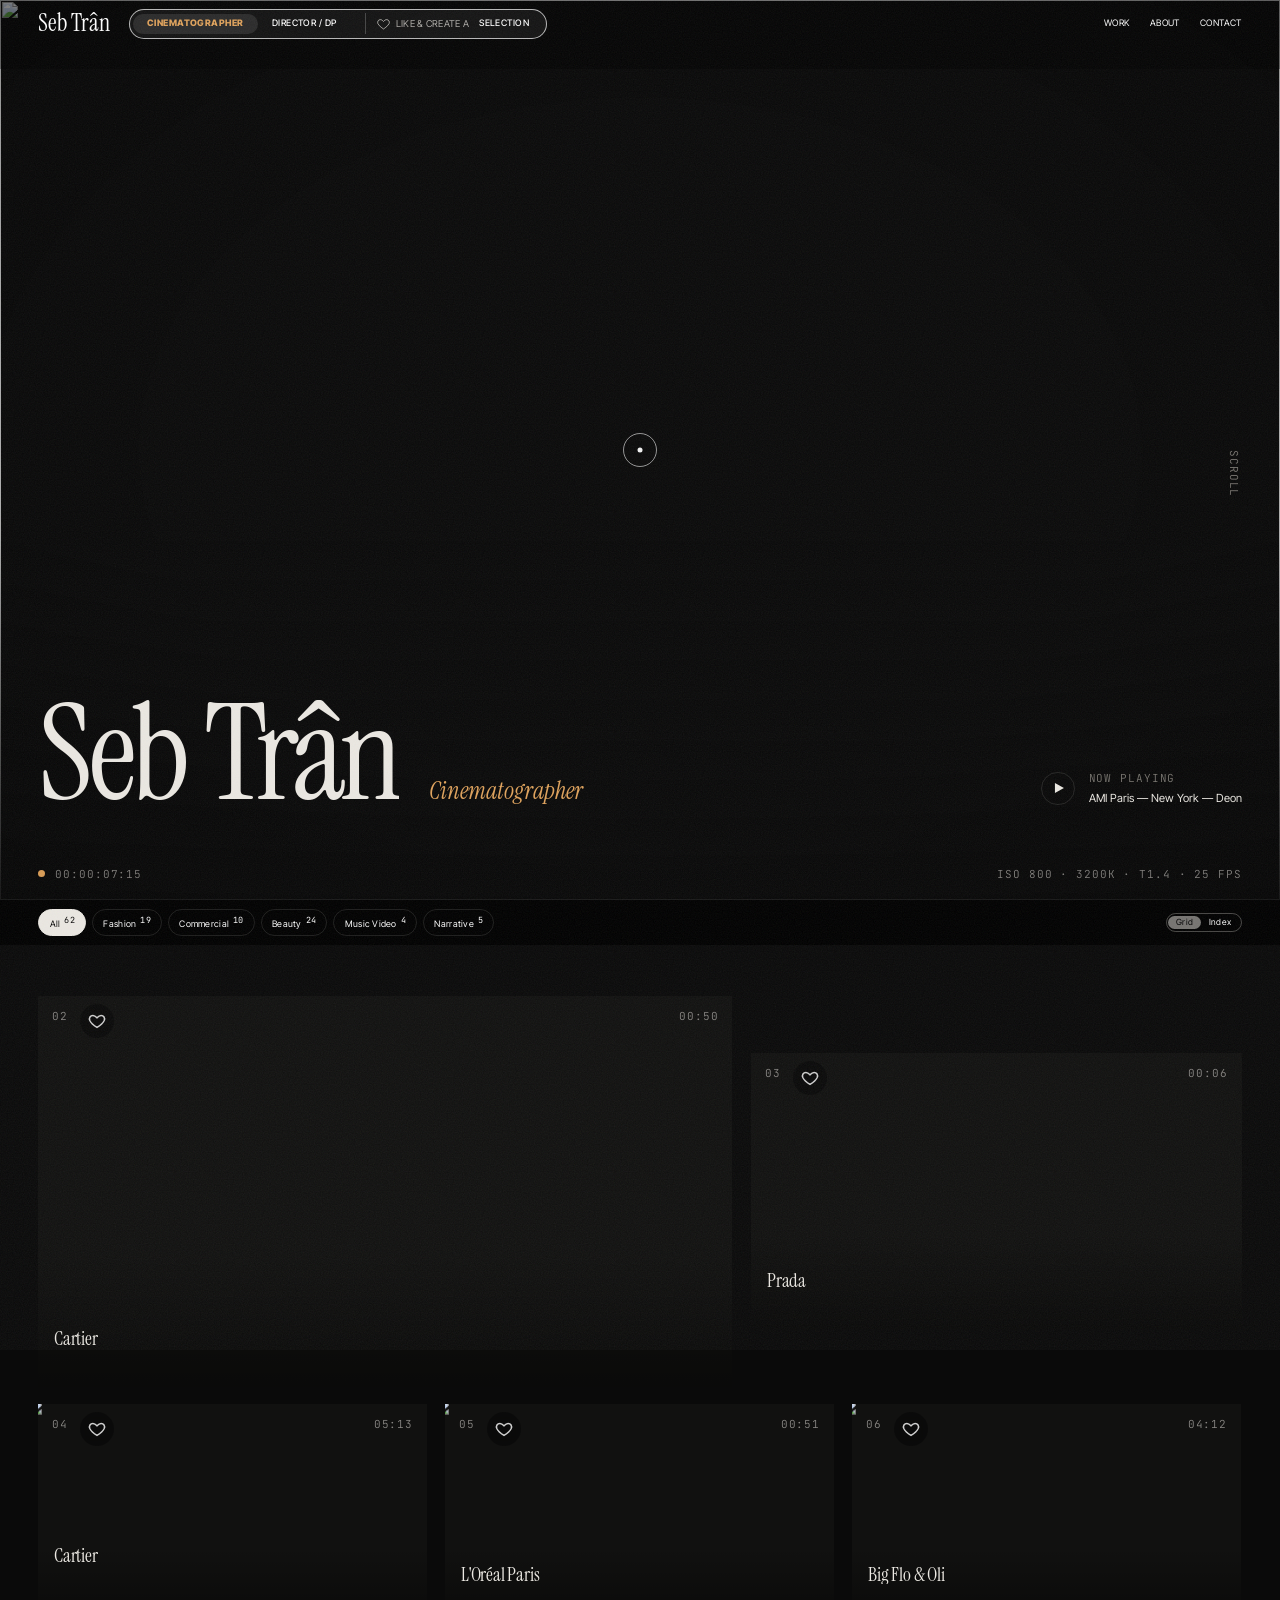
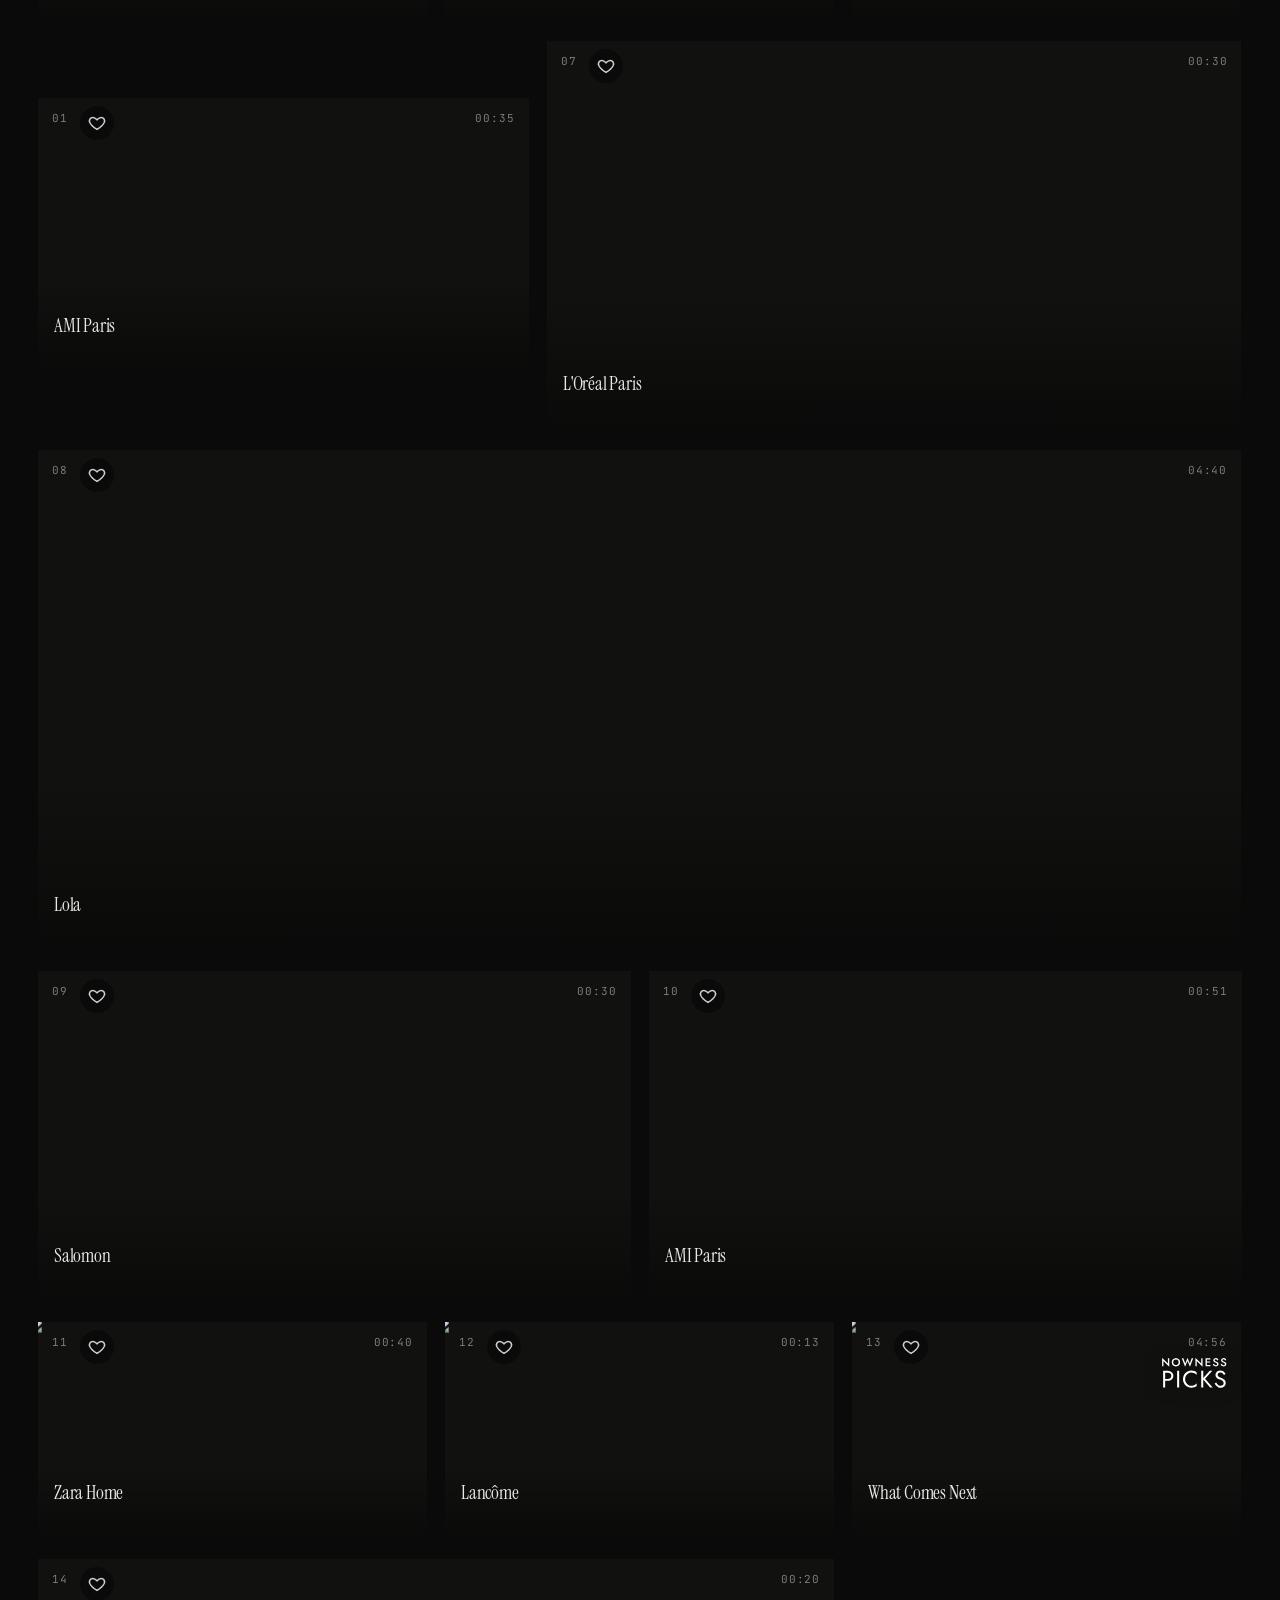
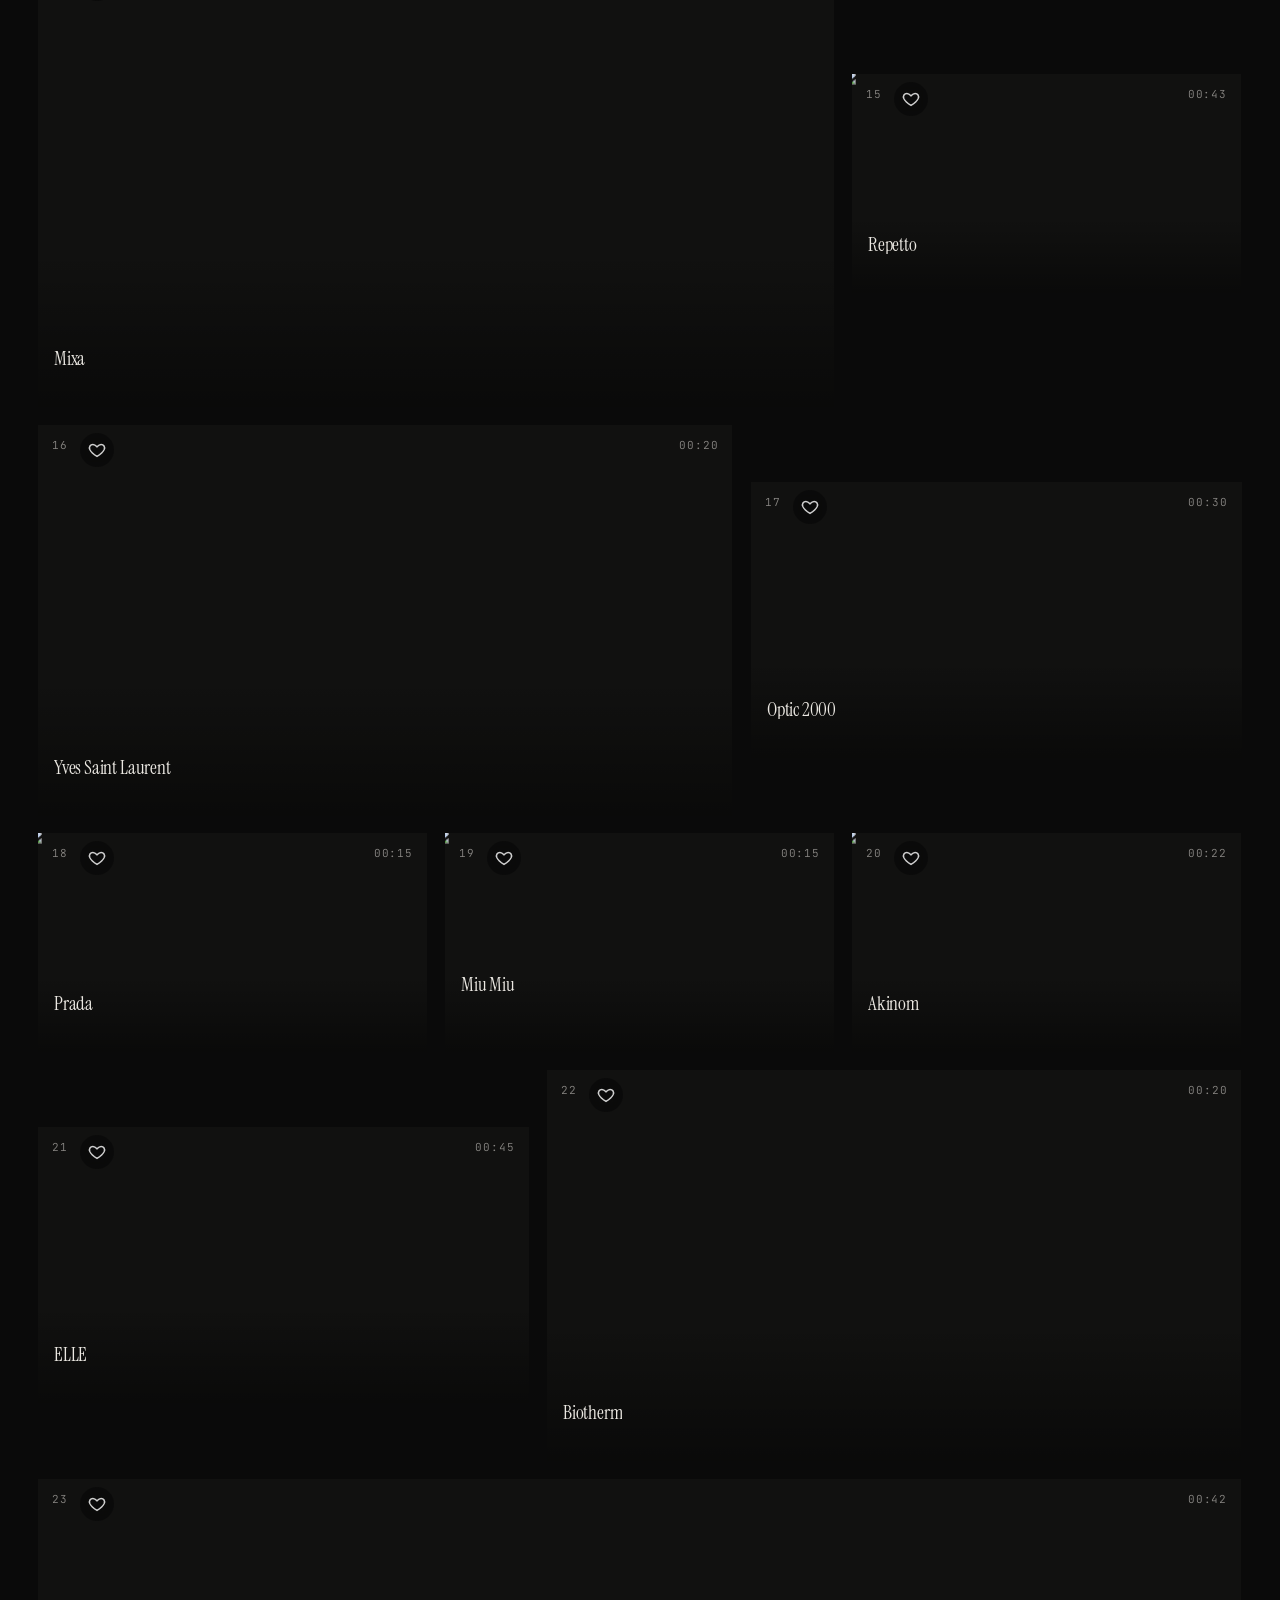
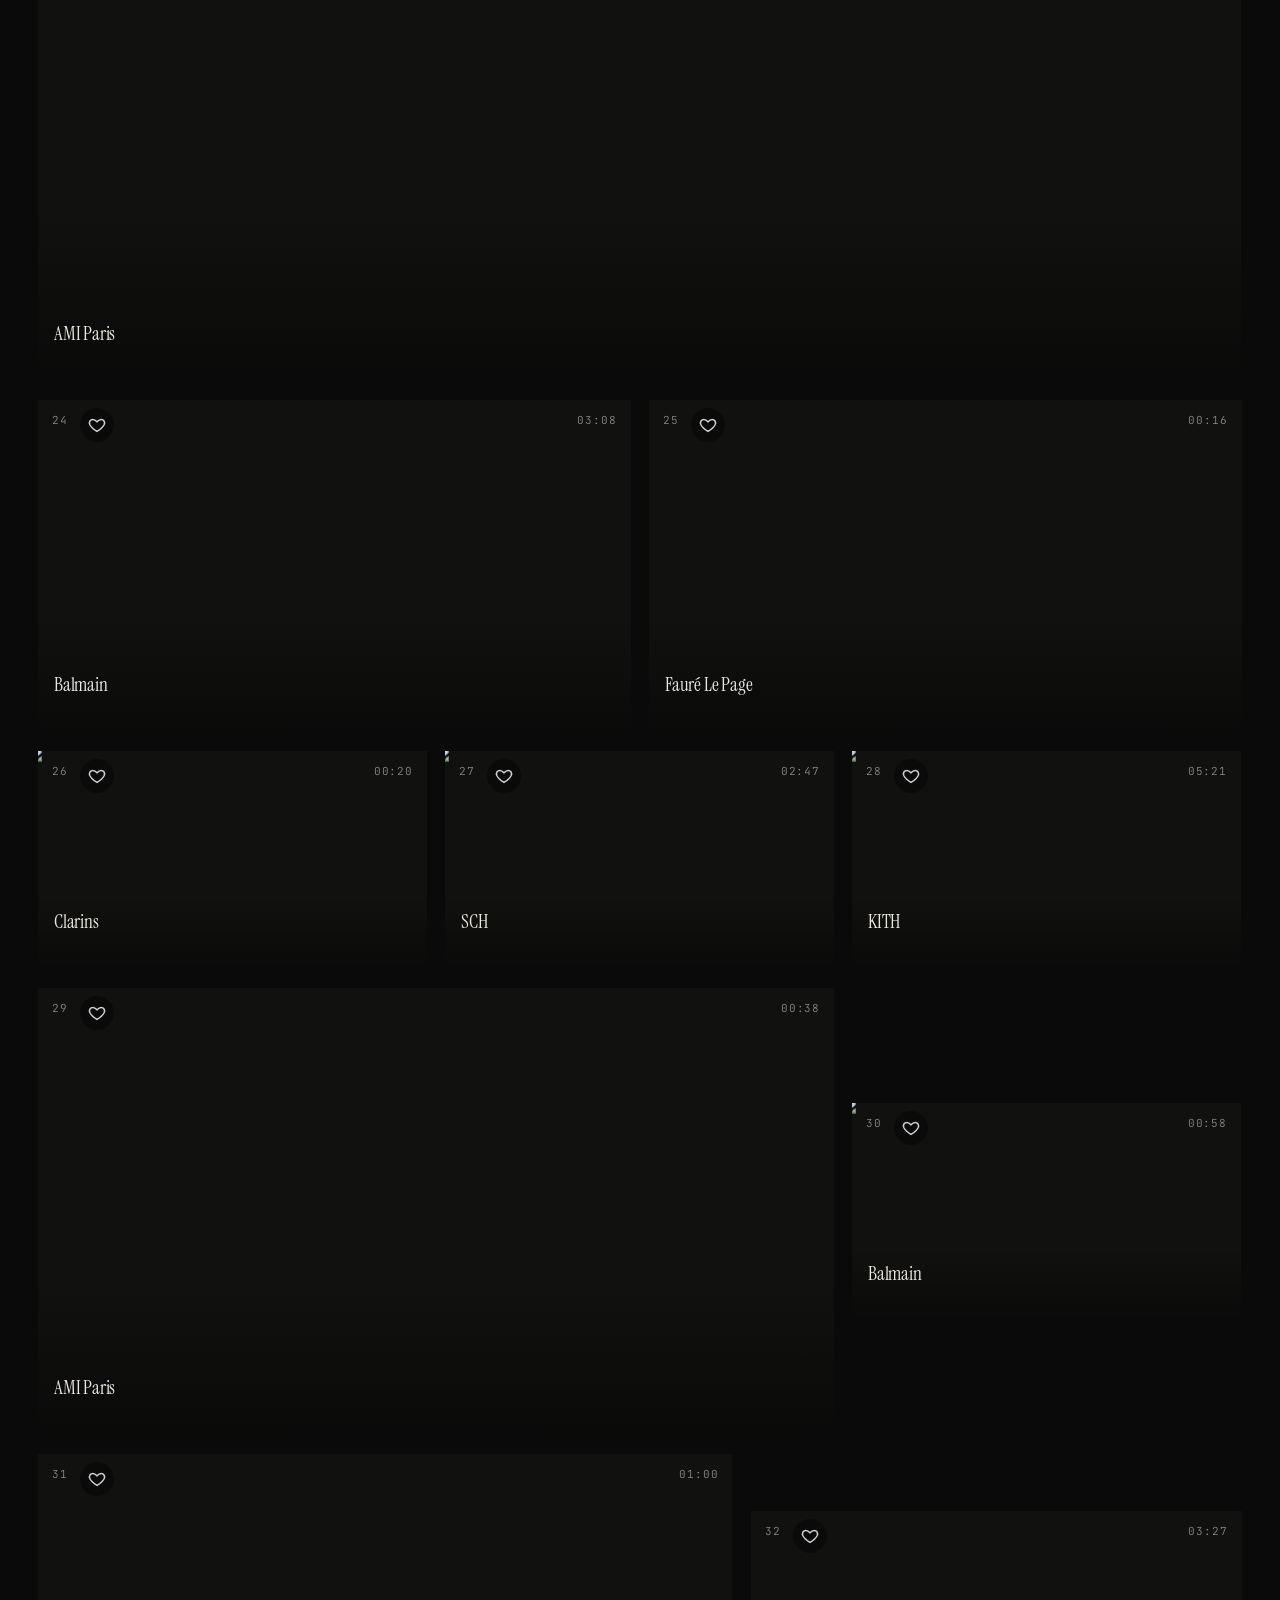
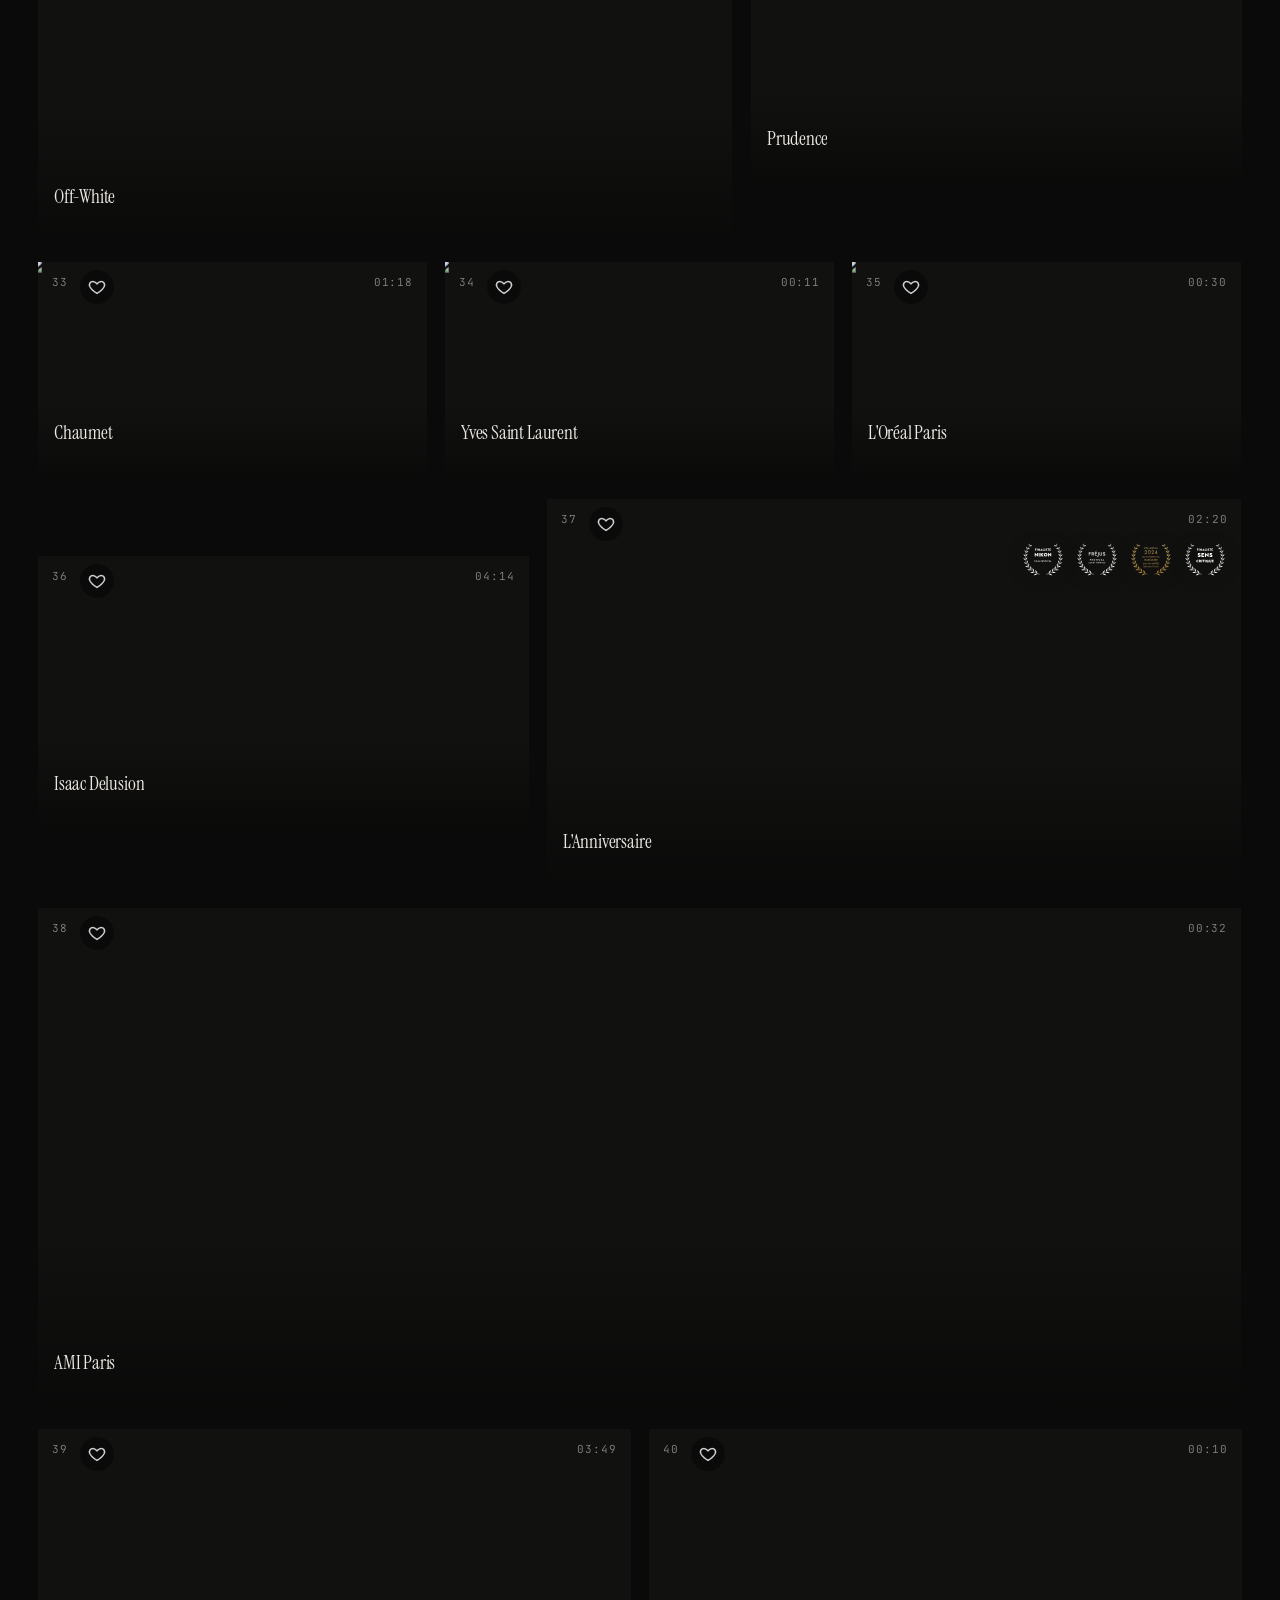
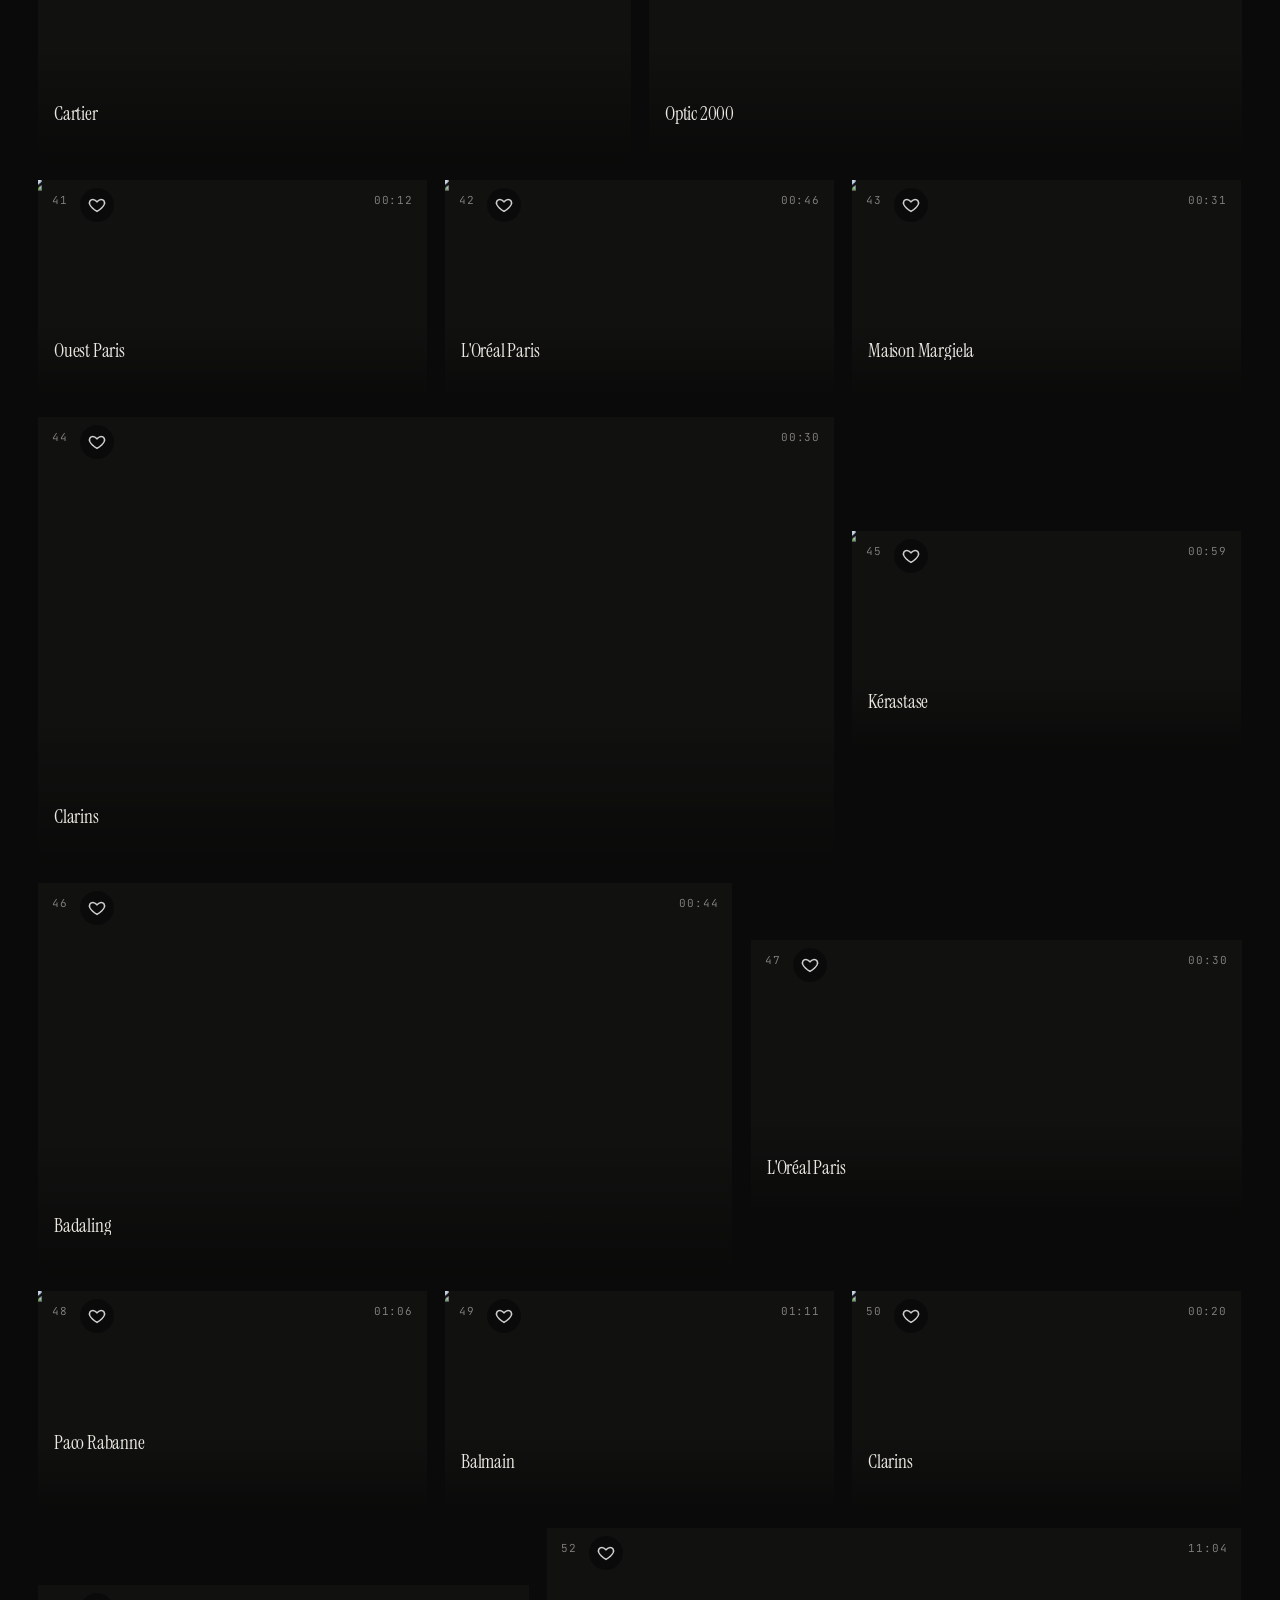
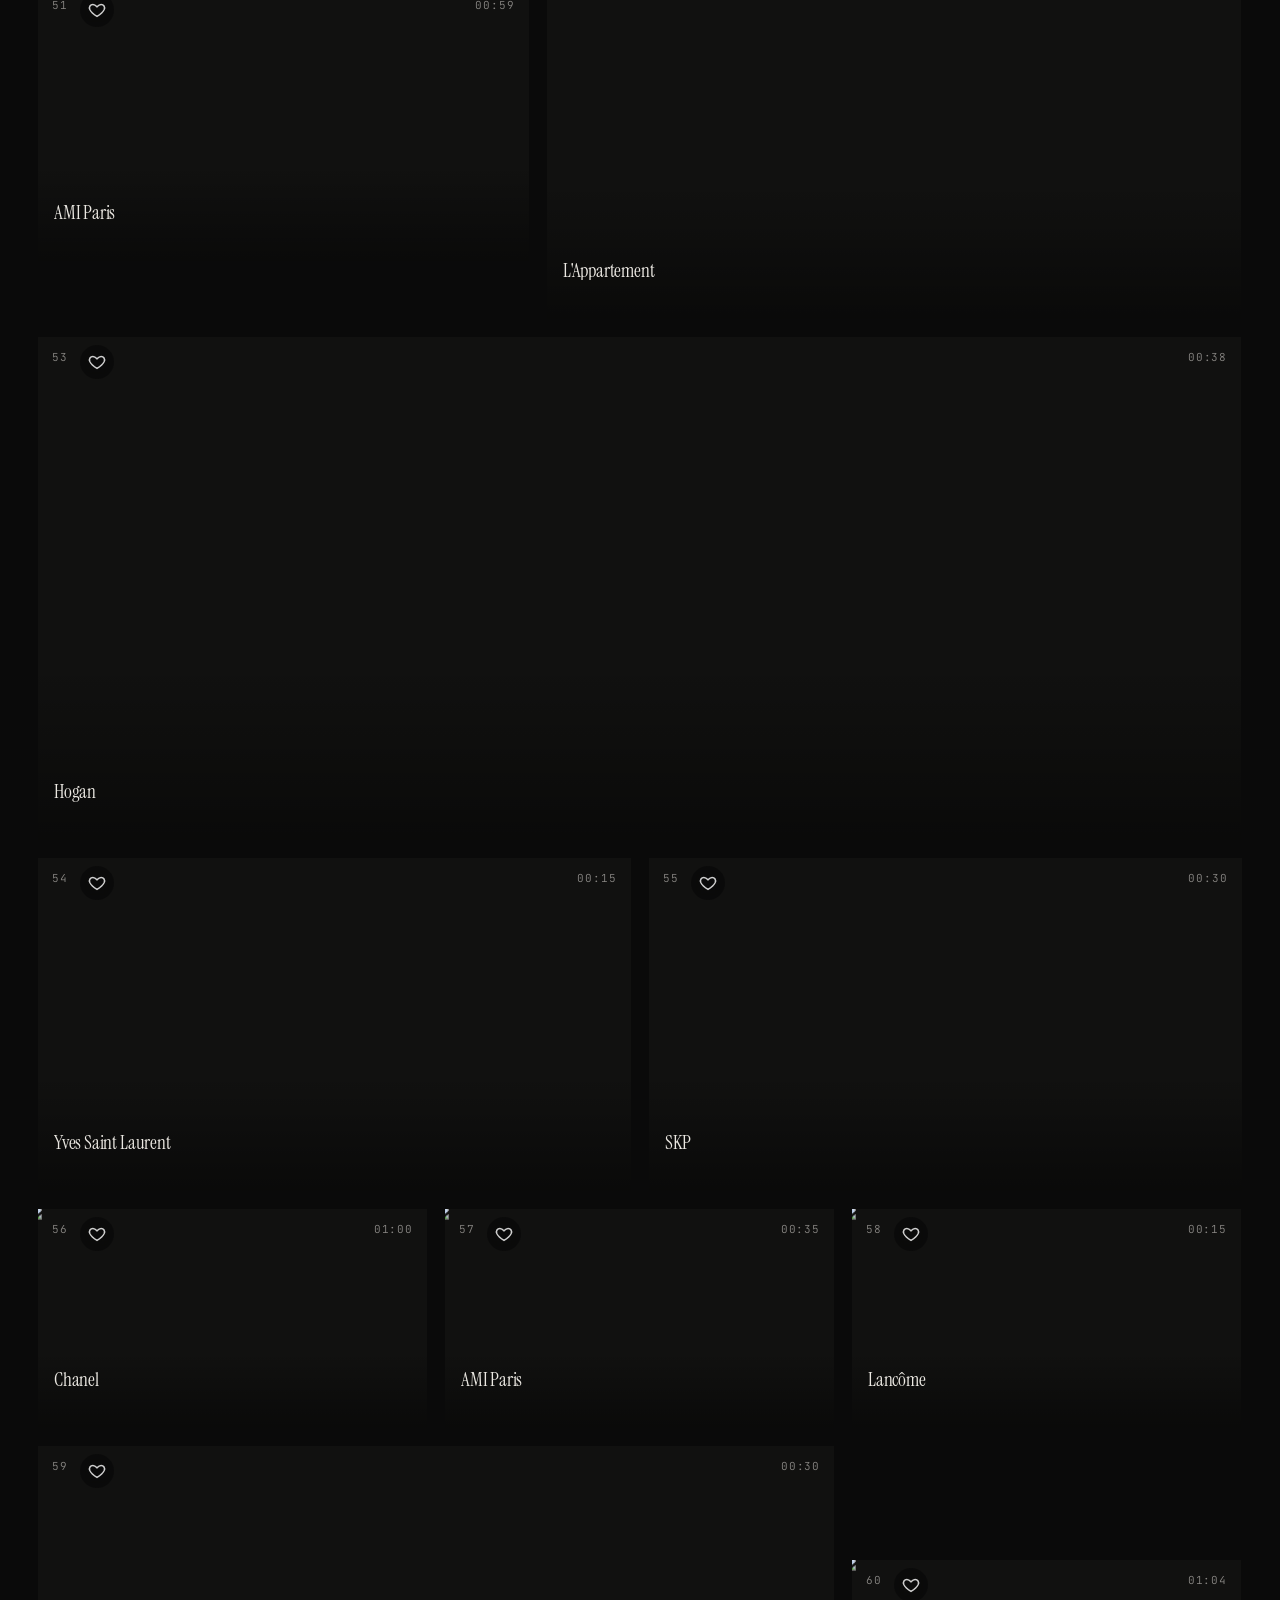
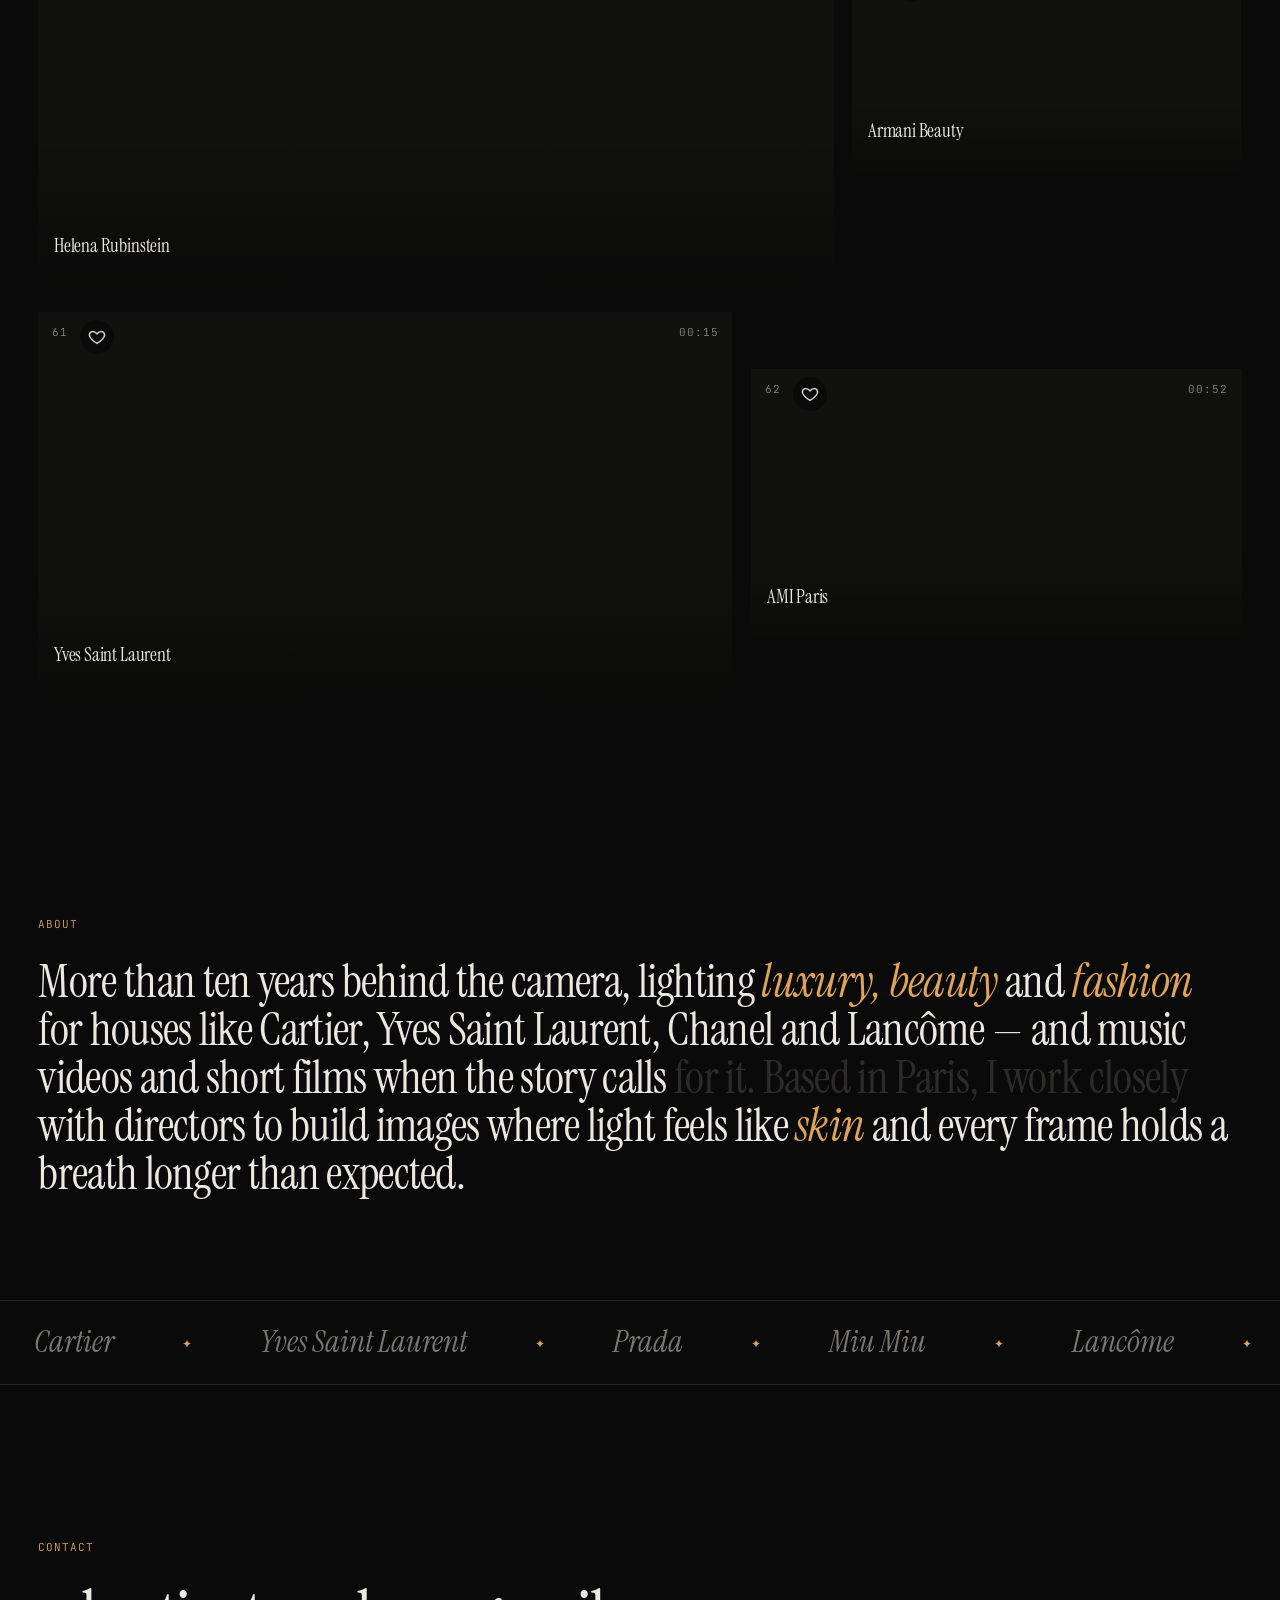
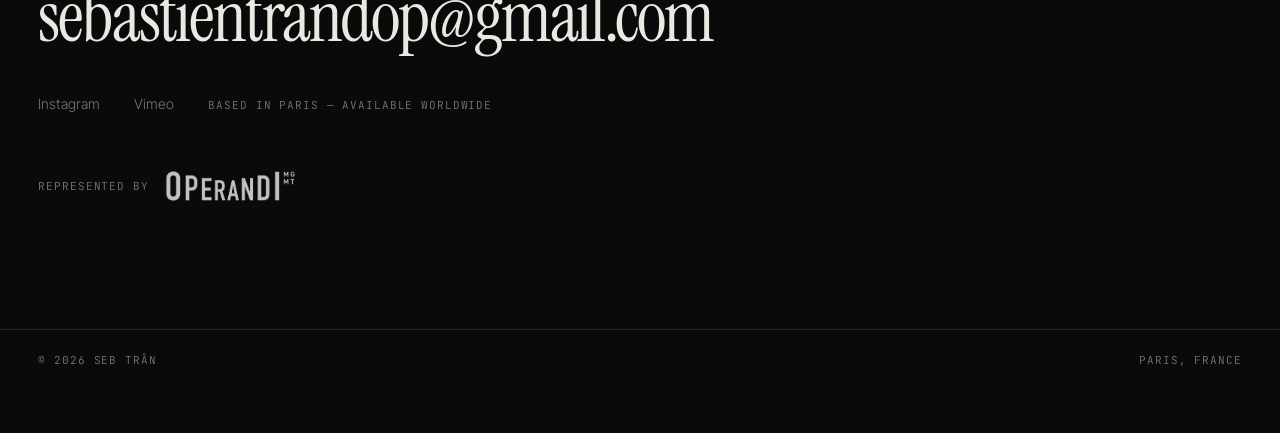
==== commit 36eed59f: "Bigger name in top band; header film scrolls away on desktop too Co-Authored-By: Claude Sonnet 5.5 <" ====
--- a/index.html
+++ b/index.html
@@ -70,7 +70,7 @@
     ]
   }
   </script>
-  <link rel="stylesheet" href="style.css?v=1795000028">
+  <link rel="stylesheet" href="style.css?v=1795000029">
 </head>
 <body class="is-loading top-idle at-hero">
 
@@ -313,7 +313,7 @@
   </div>
 
   <script src="https://player.vimeo.com/api/player.js"></script>
-  <script src="films.js?v=1795000028"></script>
-  <script src="app.js?v=1795000028"></script>
+  <script src="films.js?v=1795000029"></script>
+  <script src="app.js?v=1795000029"></script>
 </body>
 </html>
--- a/style.css
+++ b/style.css
@@ -1046,7 +1046,7 @@
 .top:not(.in-sel) .topviews, .top:not(.in-sel) .top__nav { opacity: 1 !important; pointer-events: auto !important; }
 
 /* v40: phone / tablet — the header film and "Seb Trân" leave with the scroll (no pinned strip) */
-@media (max-width: 899px) { .hero { position: relative !important; top: auto !important; } }
+.hero { position: relative !important; top: auto !important; }
 
 /* phone / narrow: tabs scroll sideways inside their own lane so Grid / Index stay pinned at the far right */
 @media (max-width: 900px) {
@@ -1109,3 +1109,9 @@
   body .bars i { height: 0 !important; }
   .hero__content { bottom: calc(52px + clamp(18px, 3.5vh, 44px)); }
 }
+
+/* v44: bigger "Seb Trân" in the top band (the big pinned title is gone, the band carries the name) */
+header.top .top__name { font-size: clamp(22px, 1.9vw, 30px) !important; }
+@media (max-width: 899px) { header.top .top__name { font-size: 19px !important; } }
+@media (max-width: 430px) { header.top .top__name { font-size: 17px !important; } }
+@media (max-width: 380px) { header.top .top__name { font-size: 15.5px !important; } }
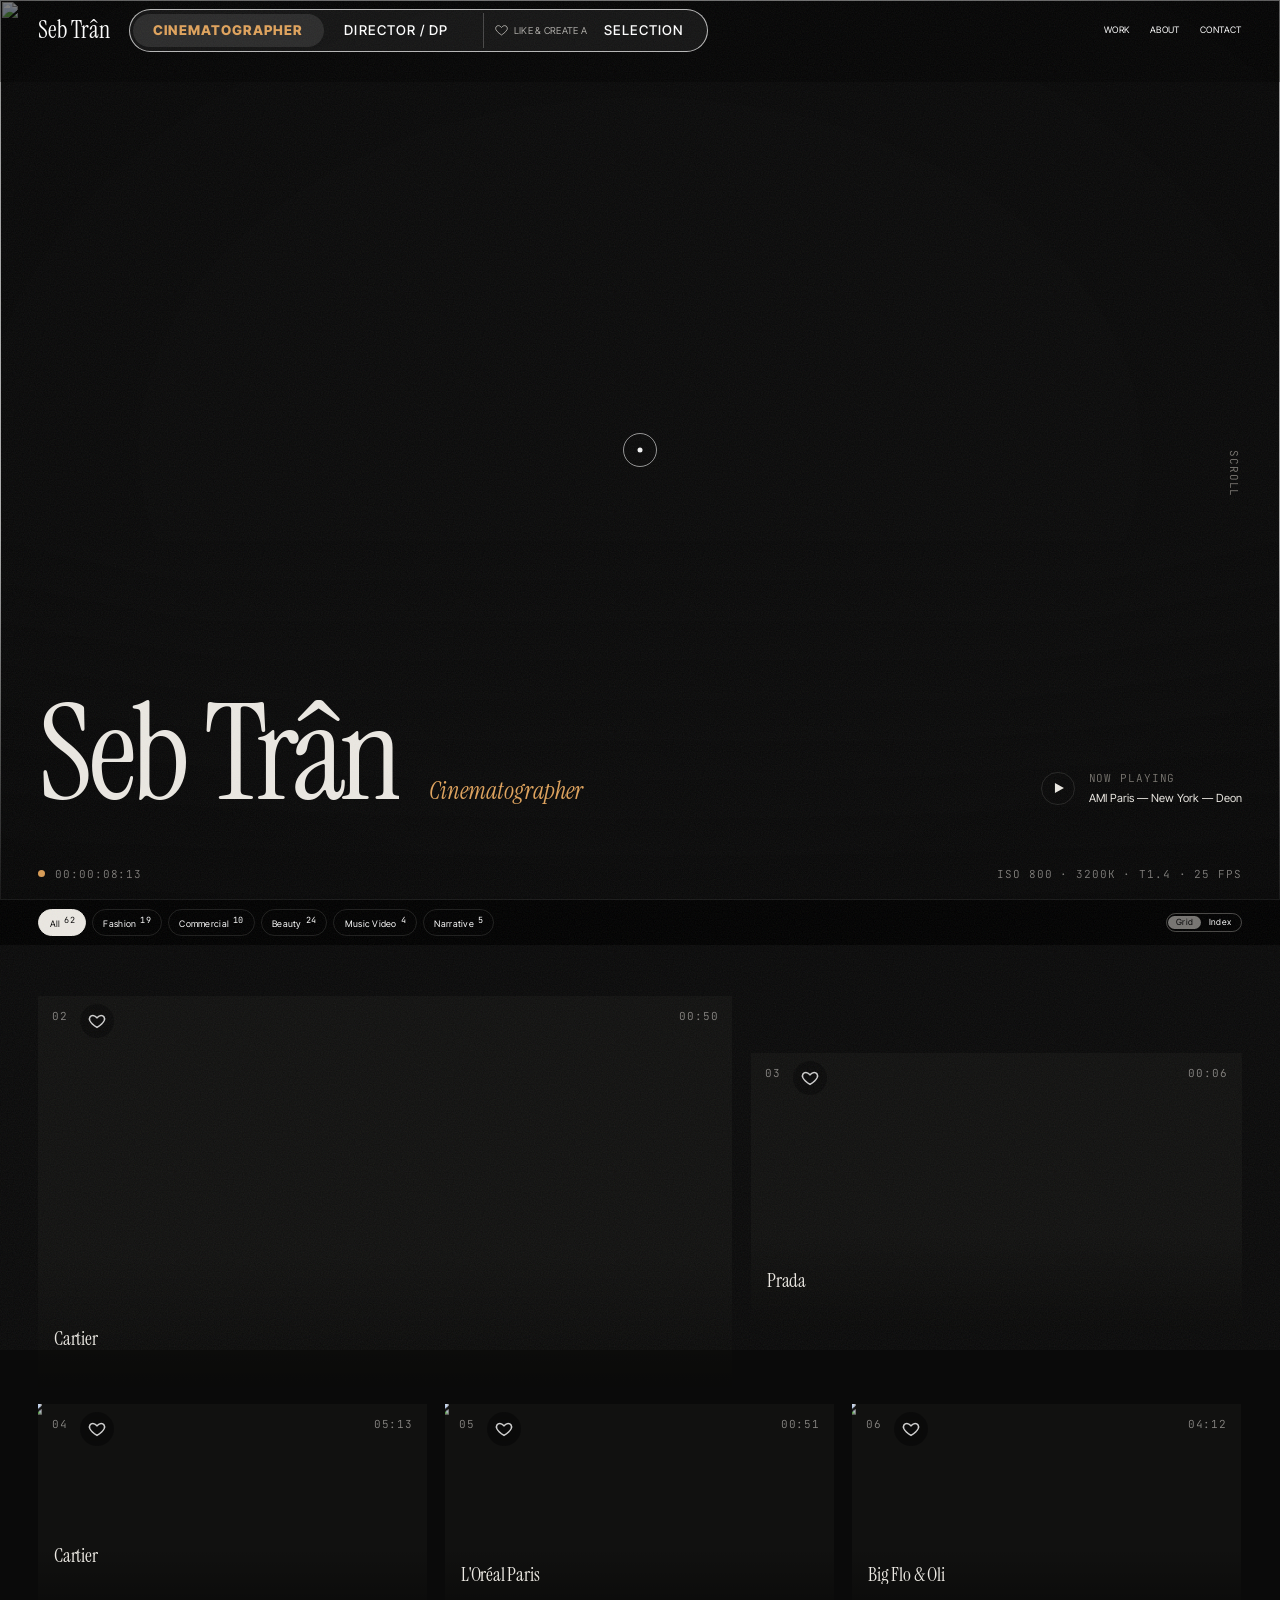
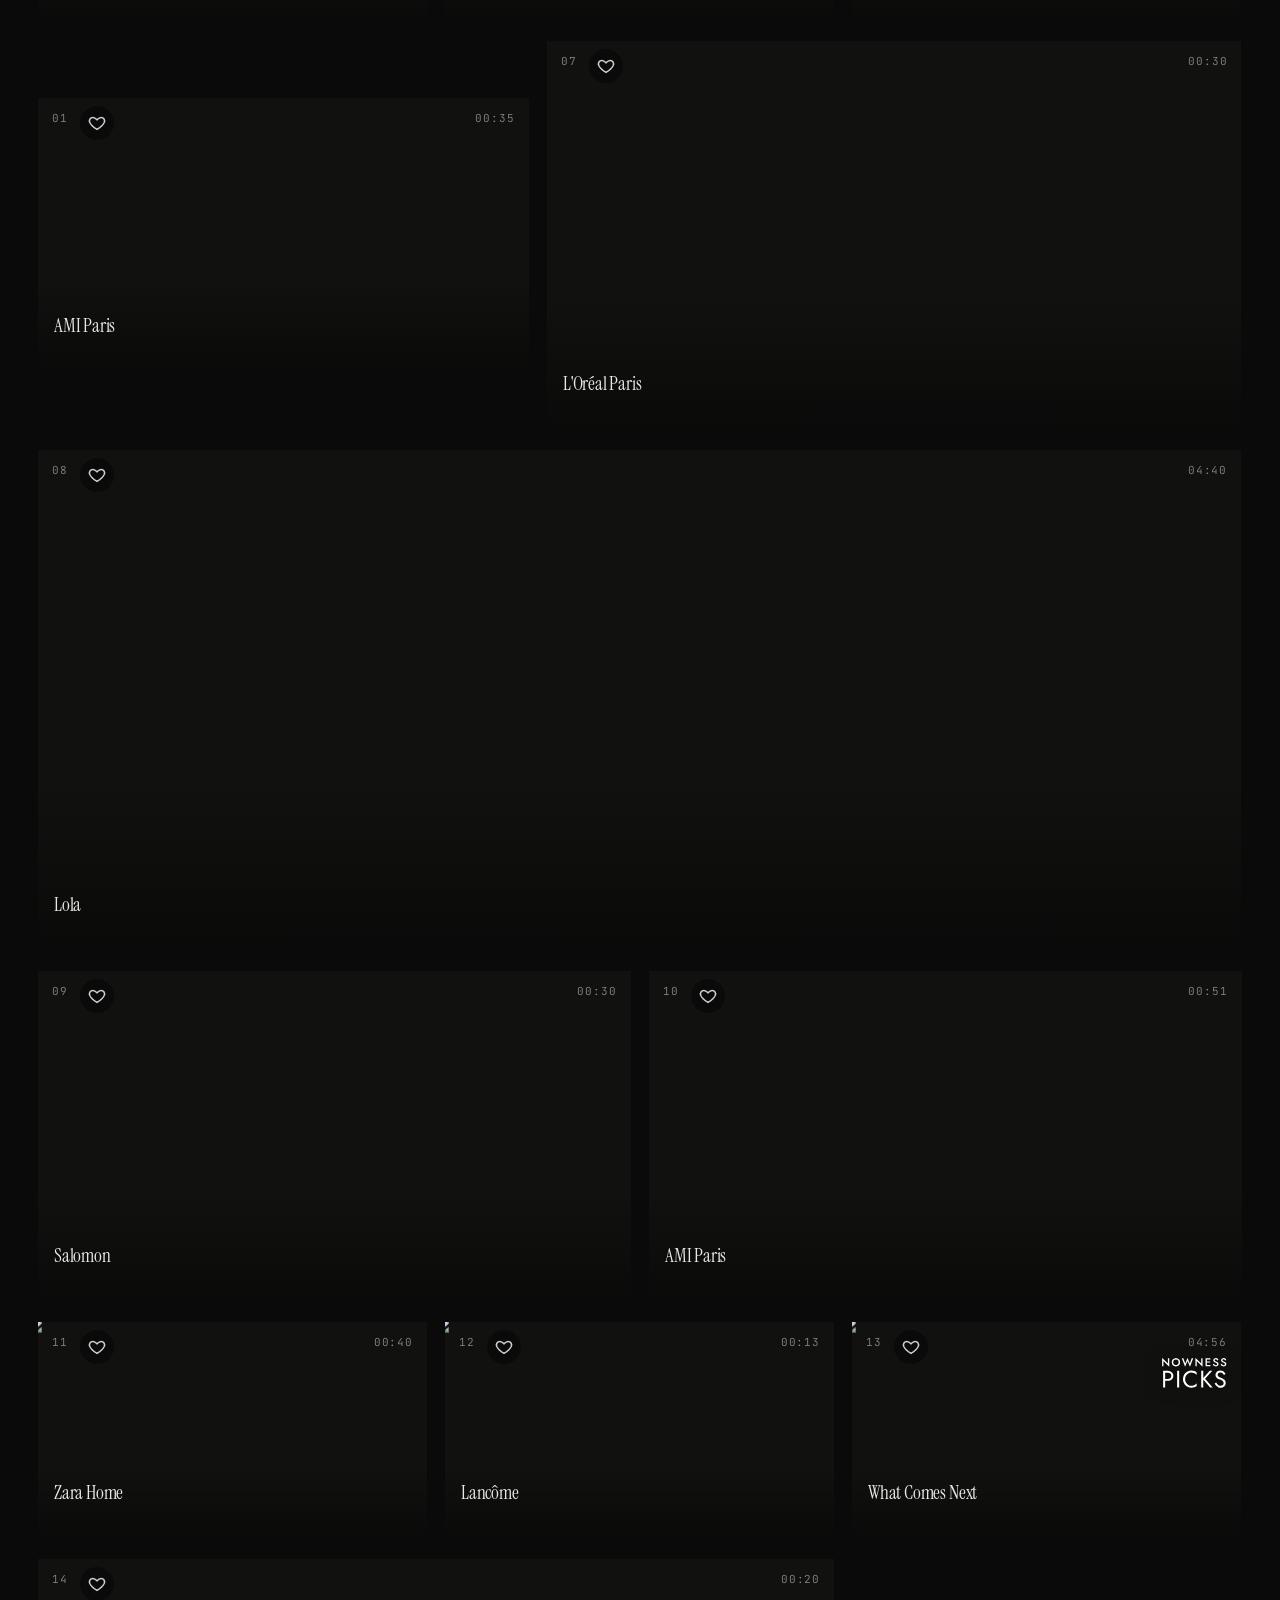
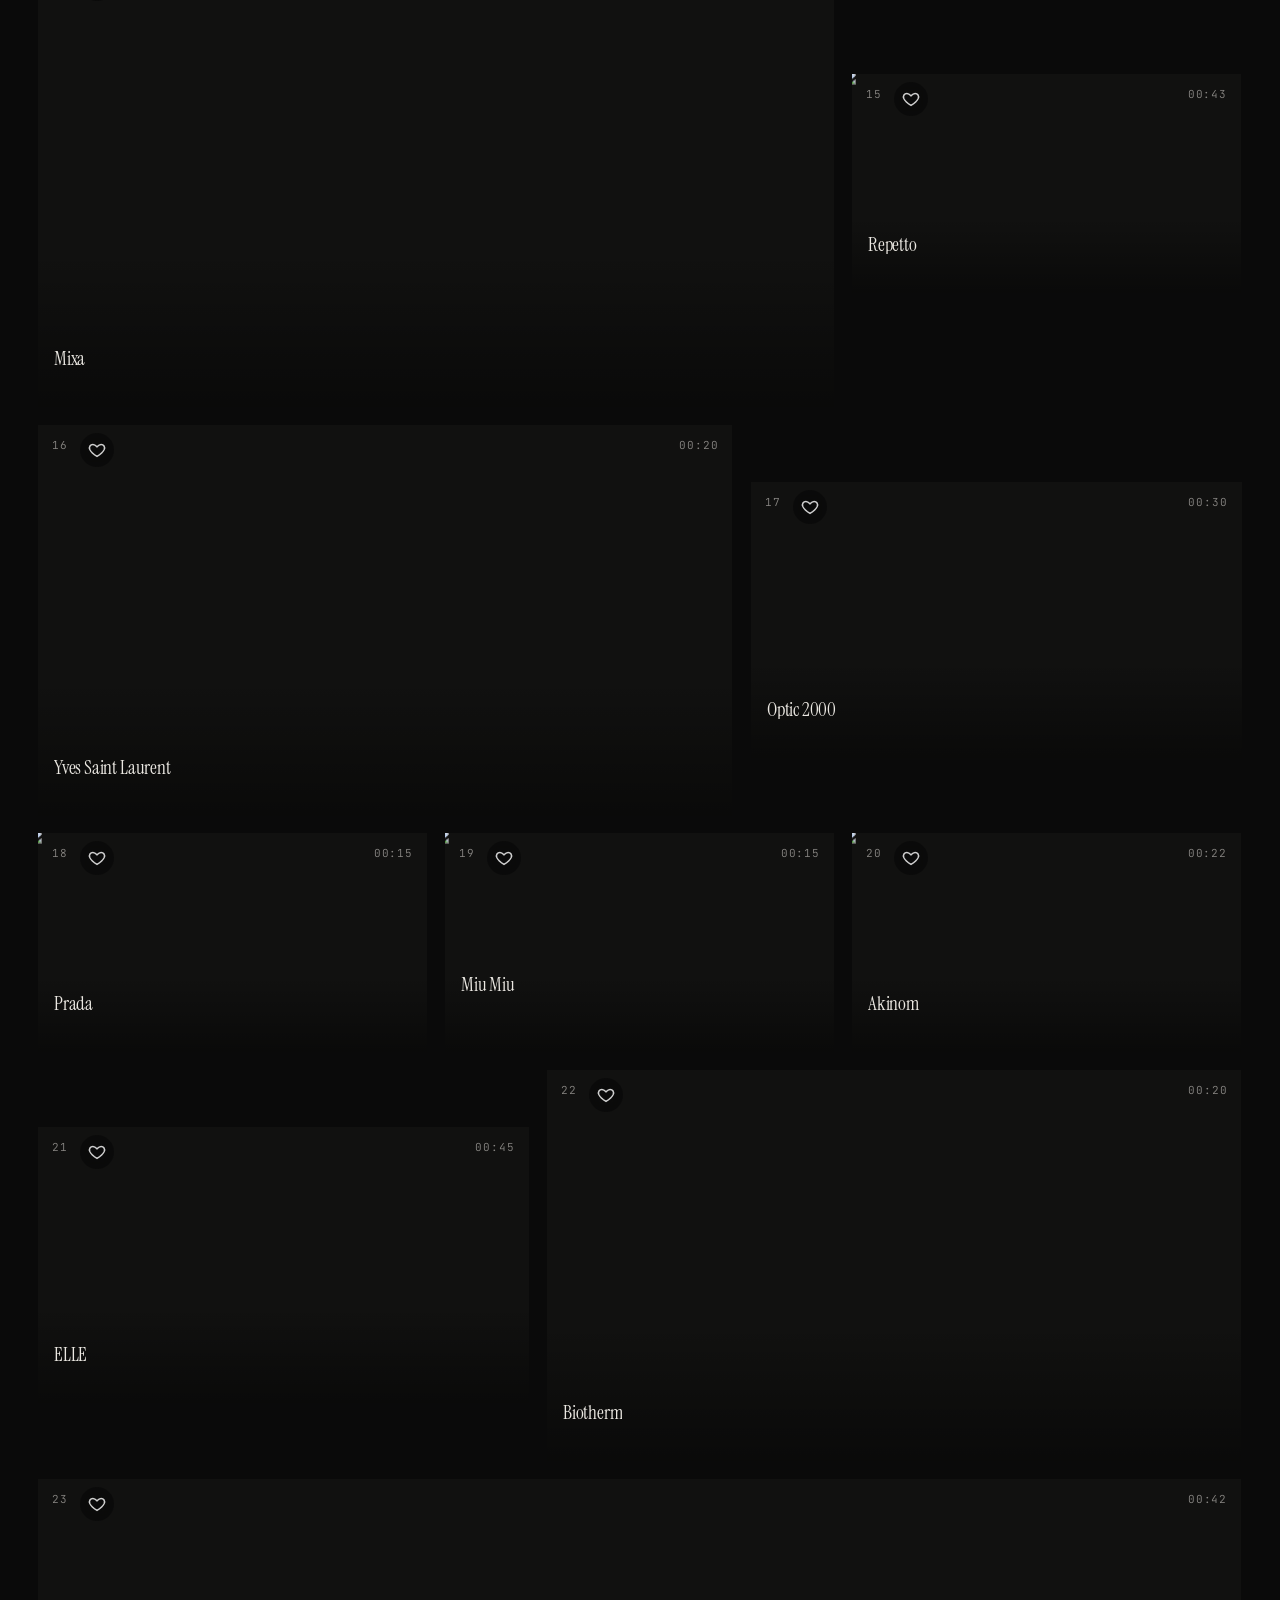
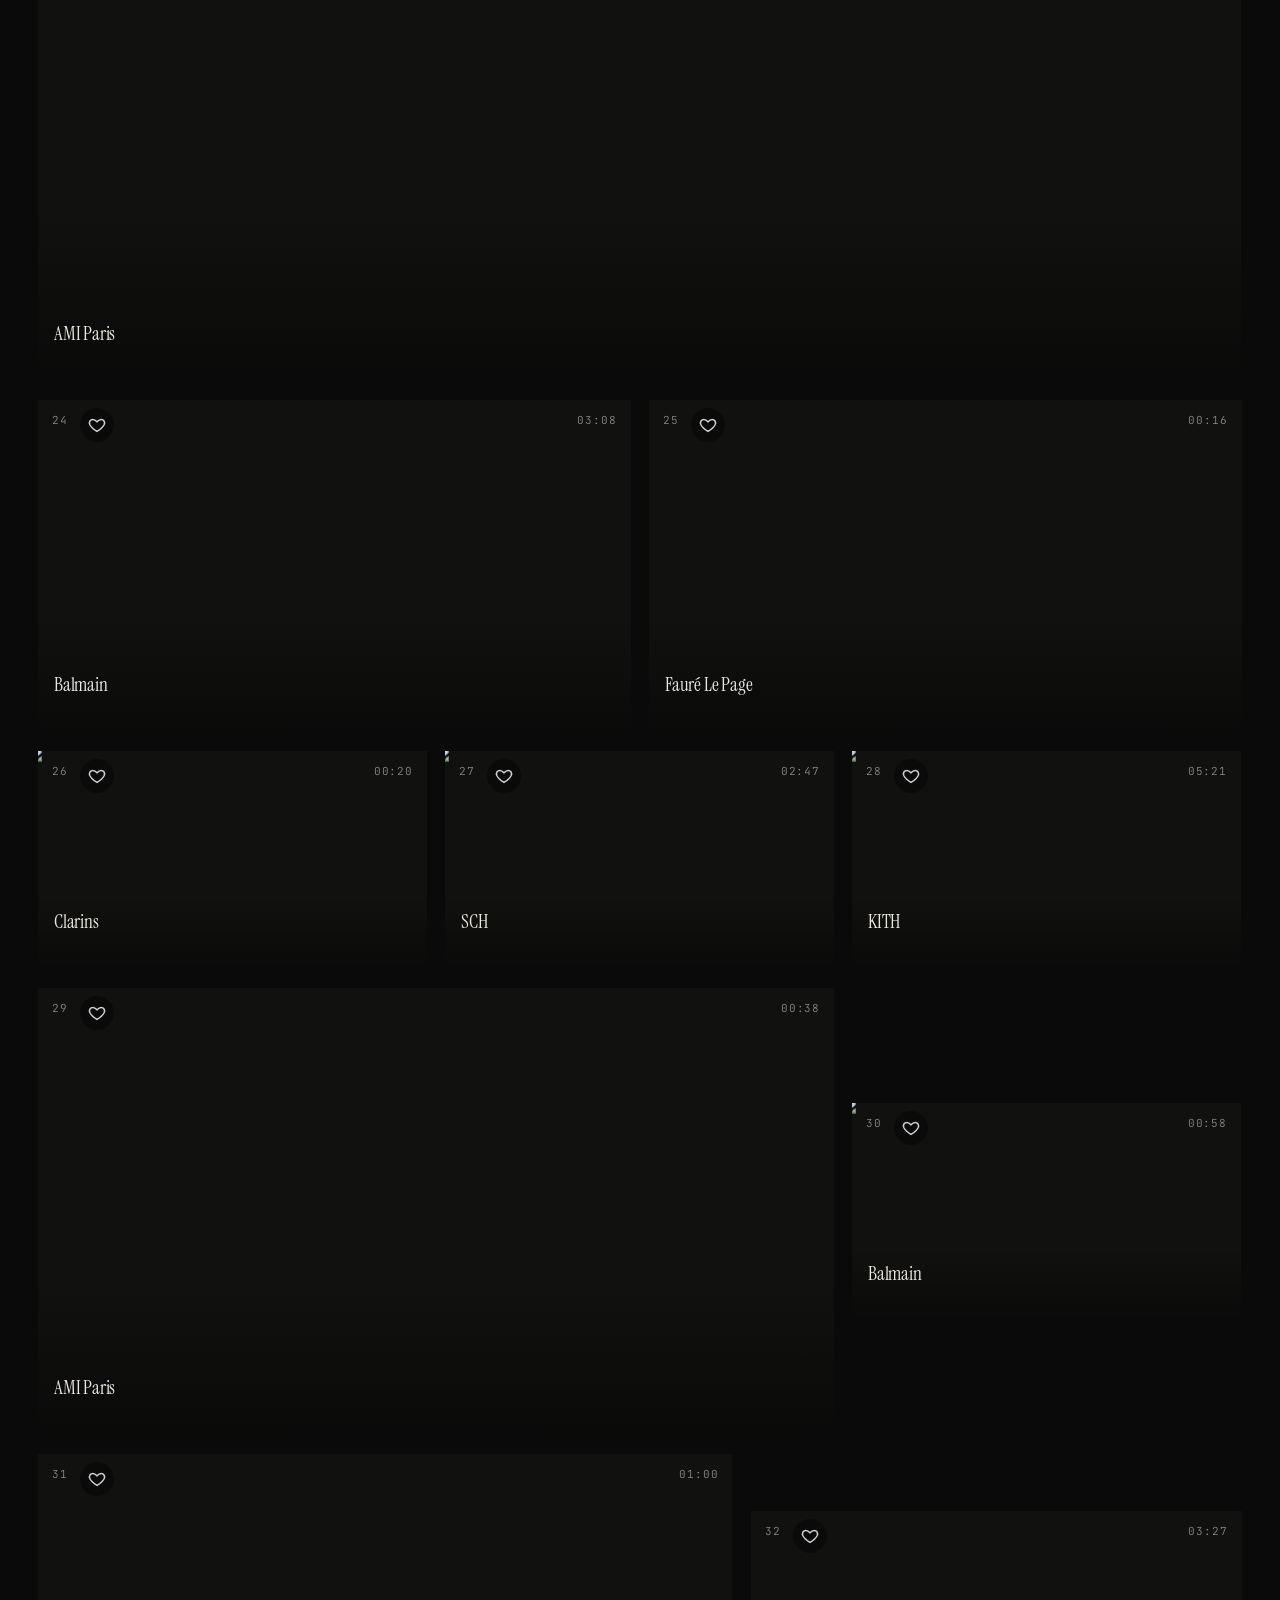
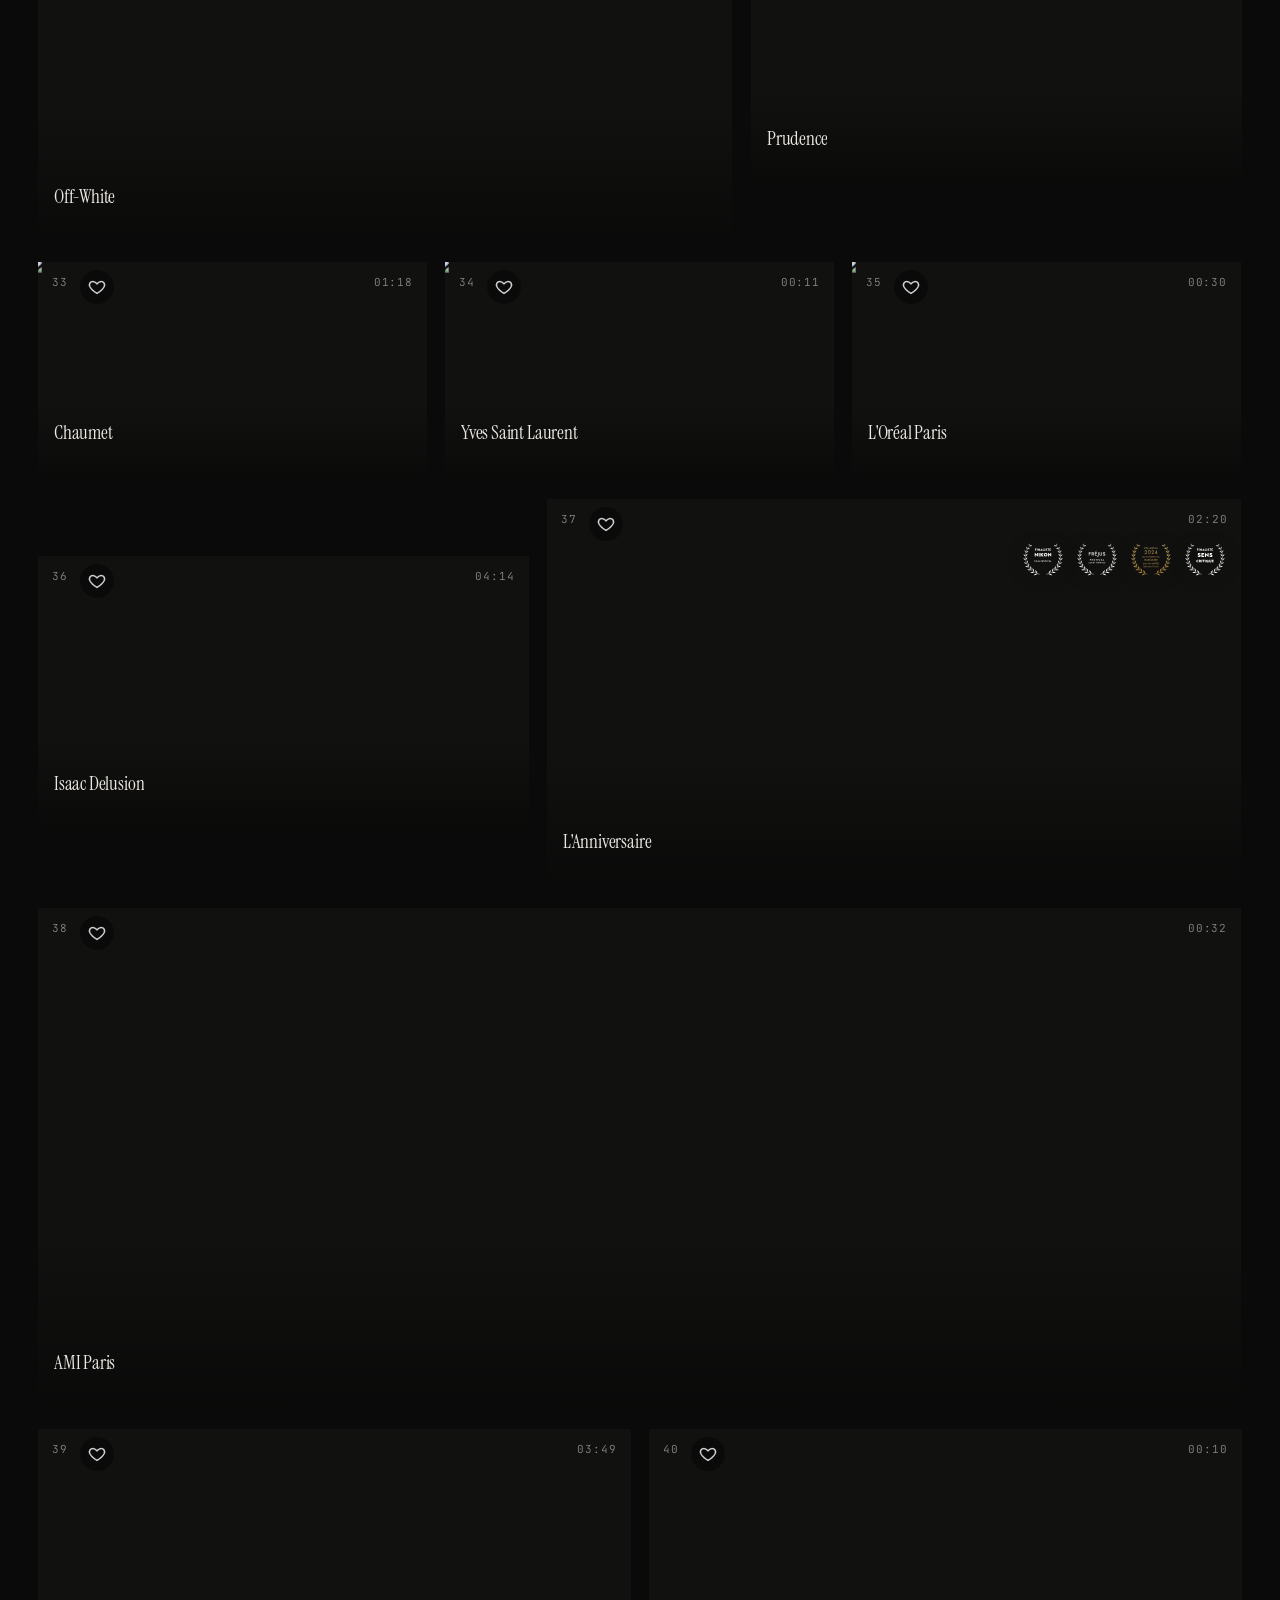
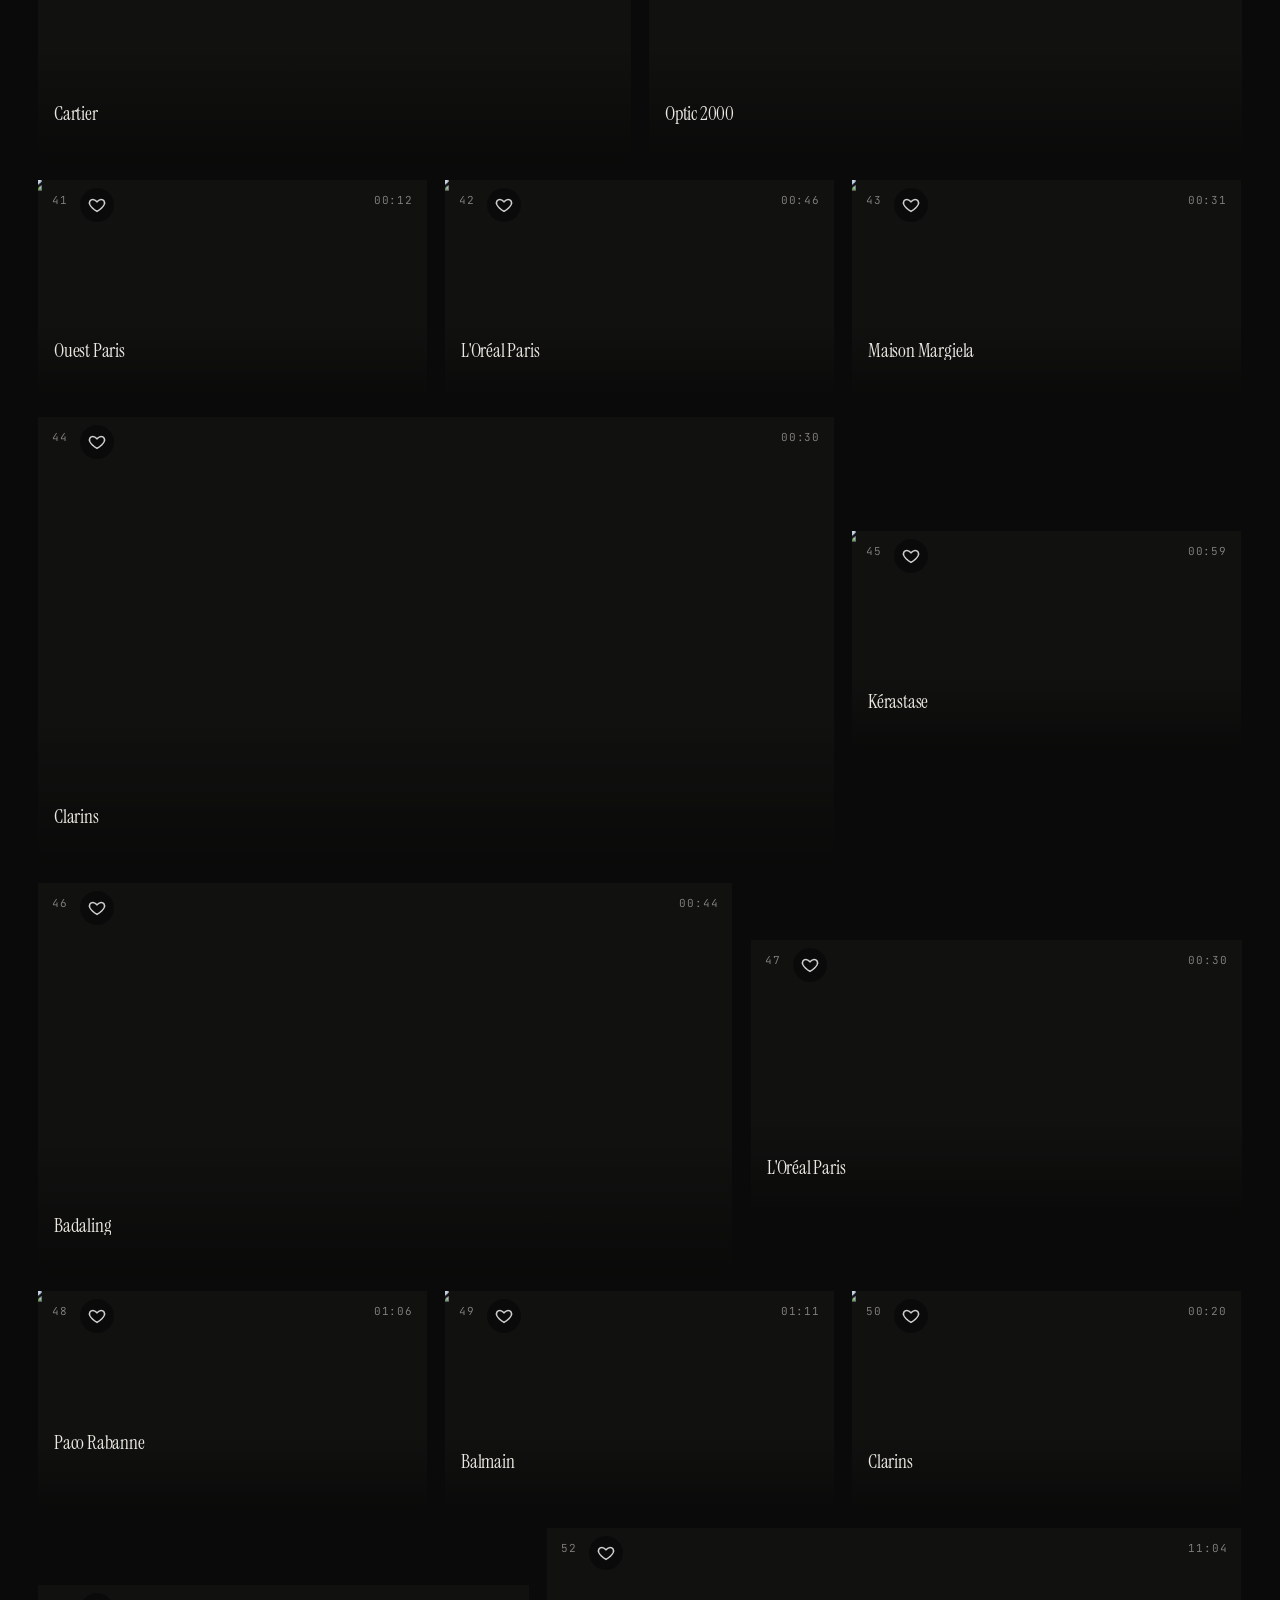
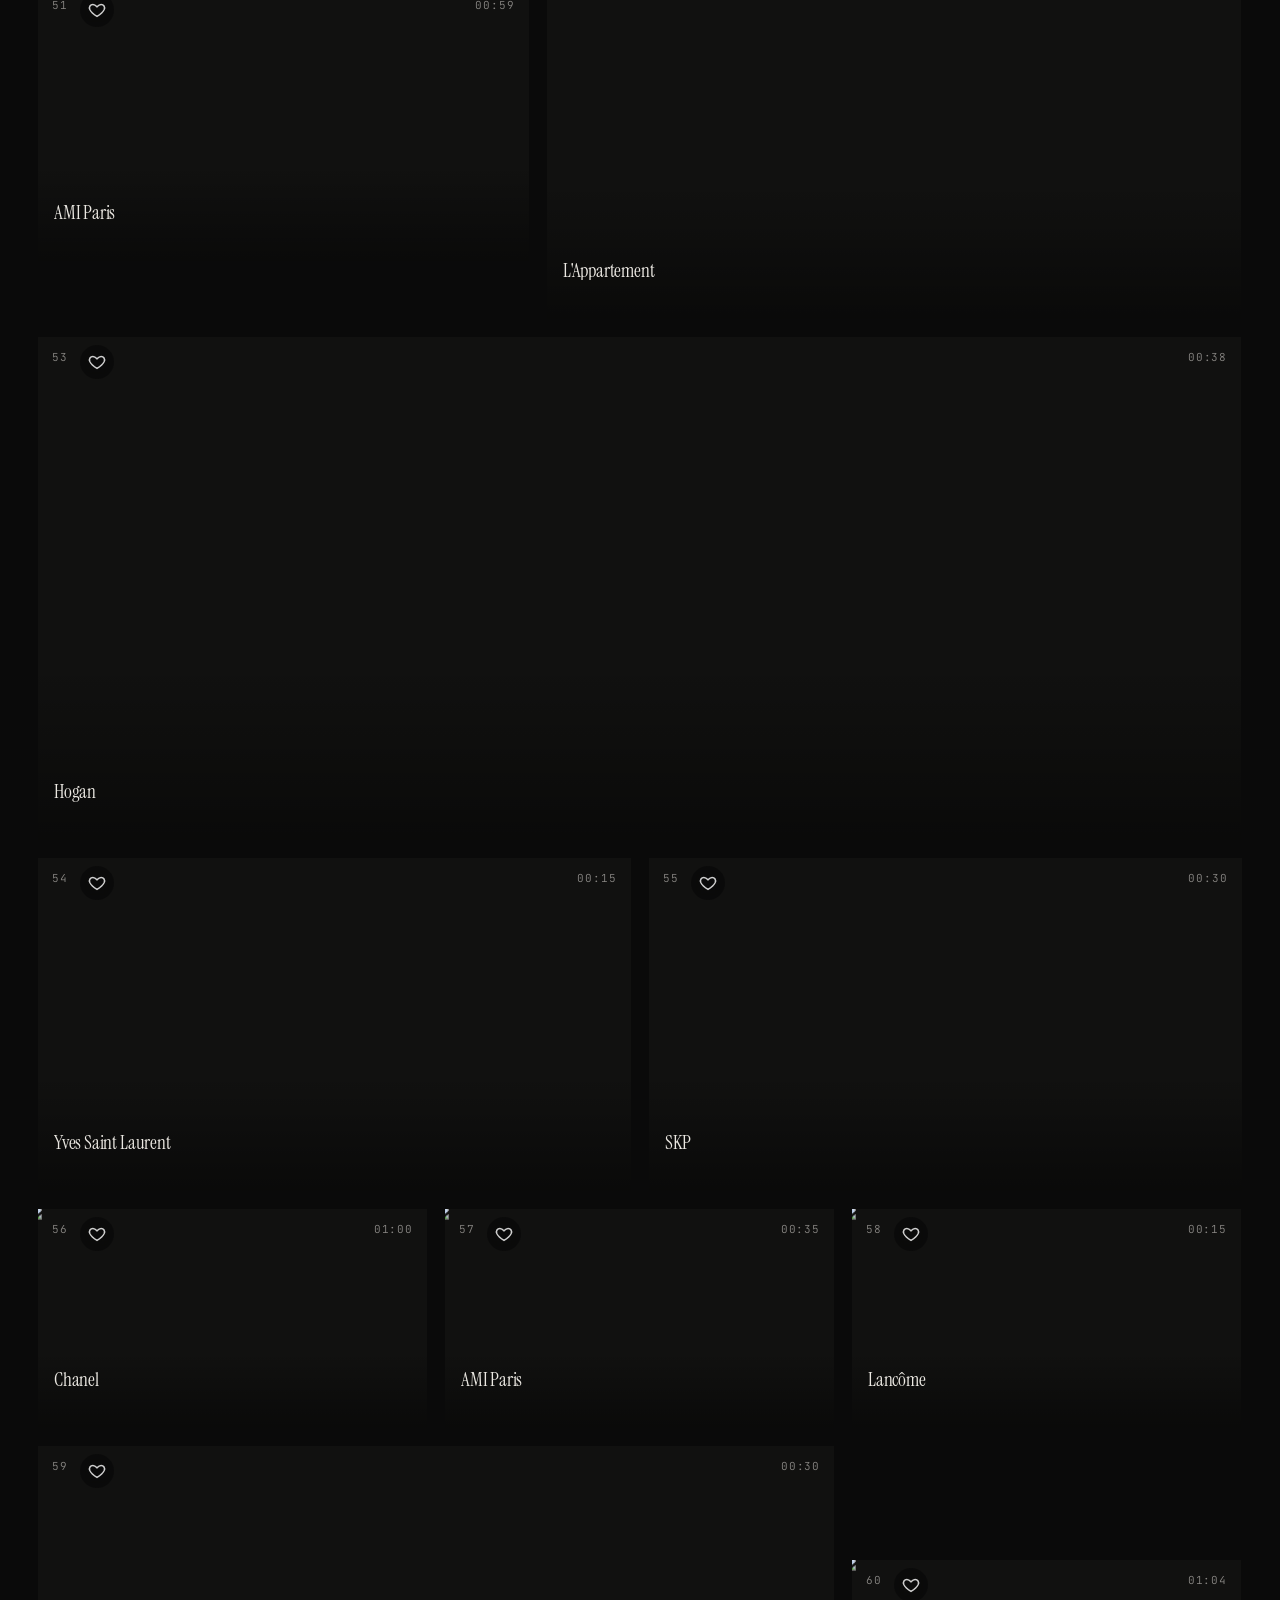
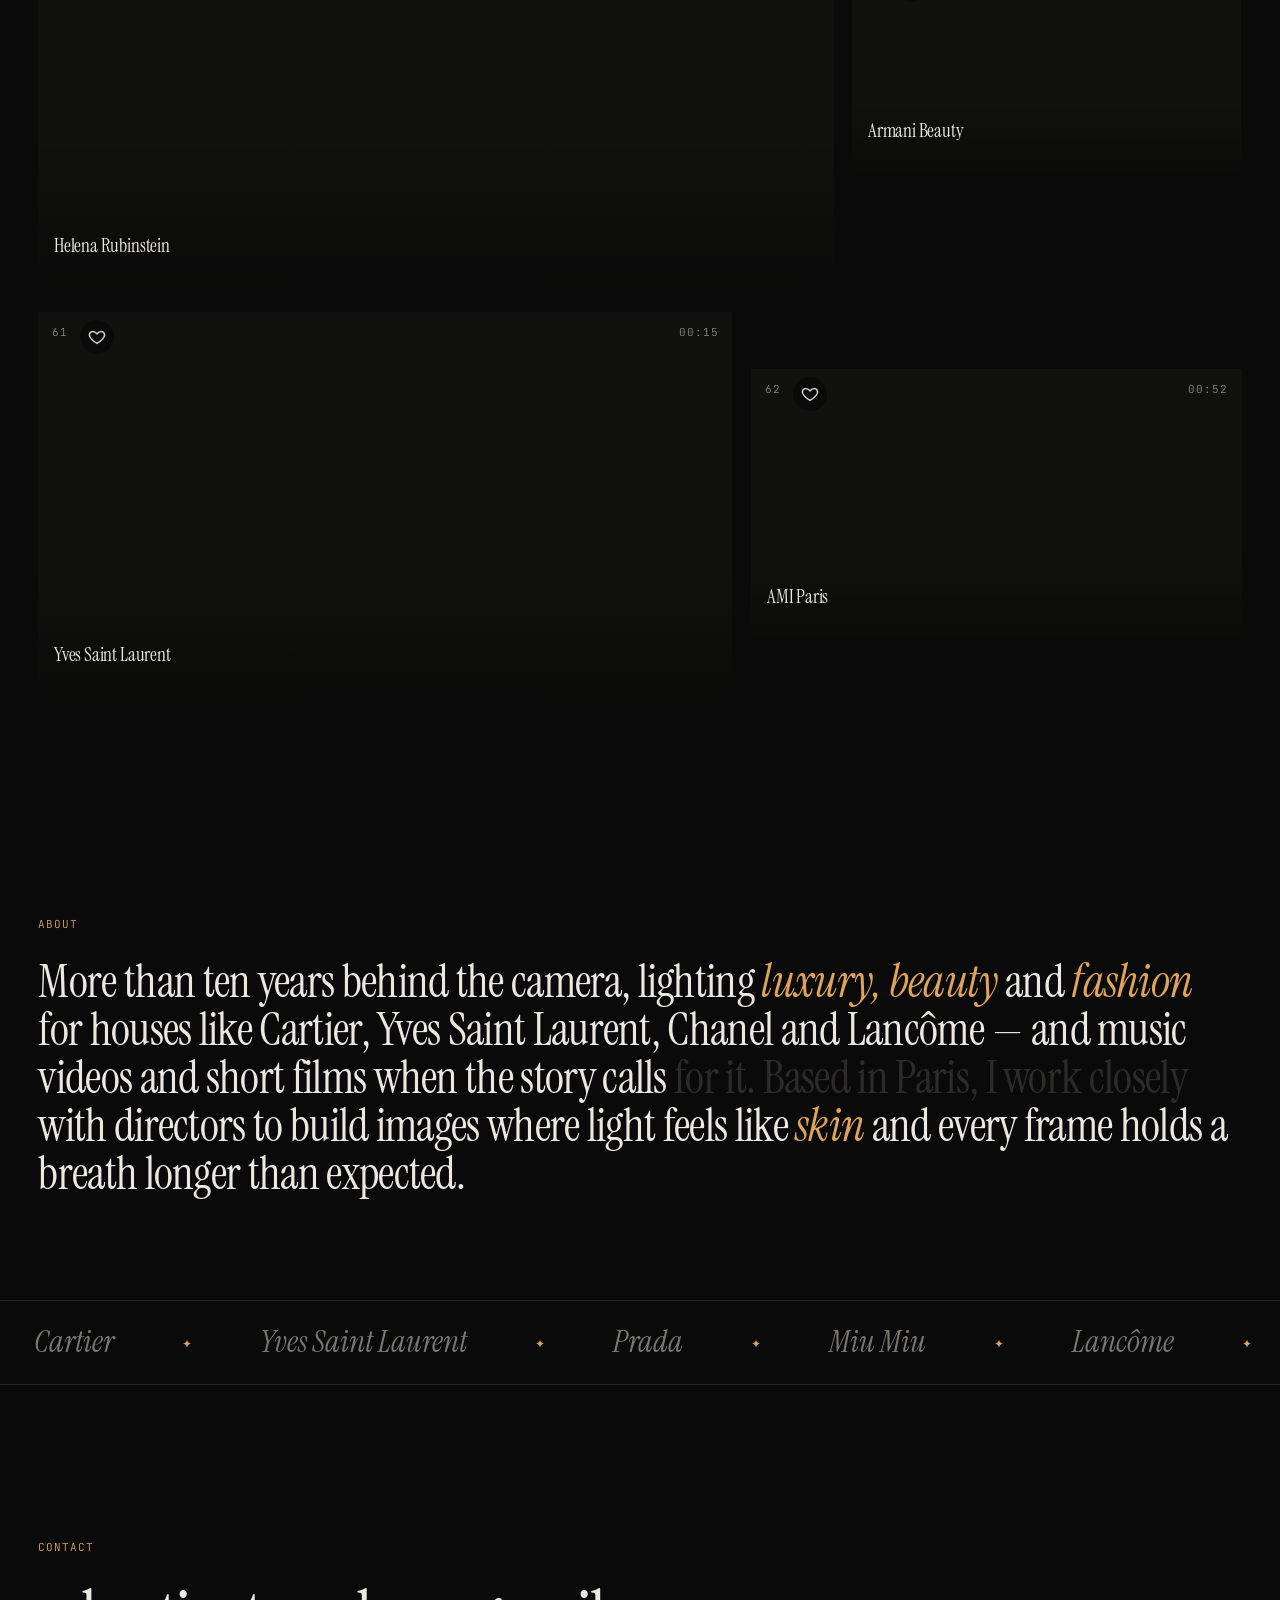
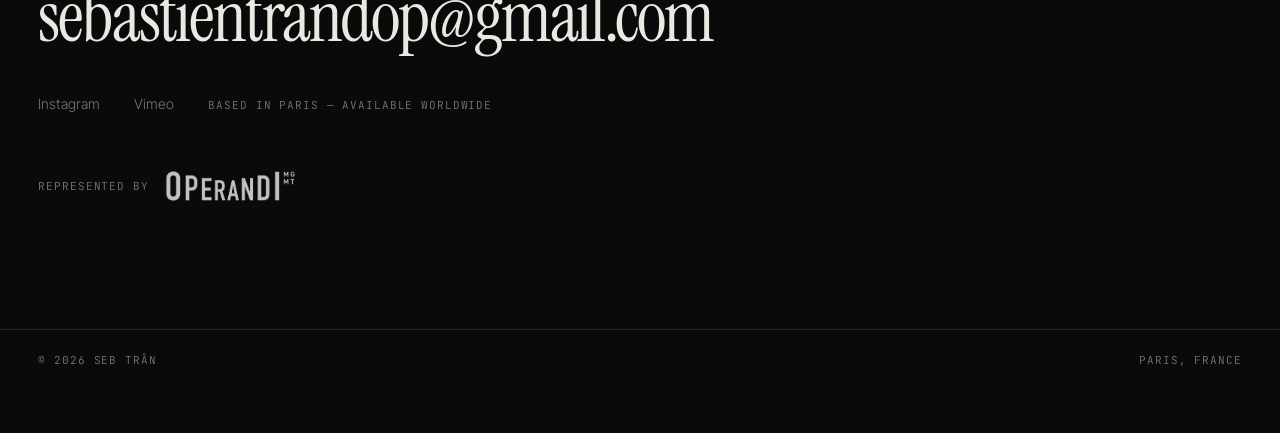
==== commit ede35a88: "Bigger page names in top band Co-Authored-By: Claude Sonnet 5.5 <noreply@anthropic.com> Claude-Sessi" ====
--- a/index.html
+++ b/index.html
@@ -70,7 +70,7 @@
     ]
   }
   </script>
-  <link rel="stylesheet" href="style.css?v=1795000029">
+  <link rel="stylesheet" href="style.css?v=1795000032">
 </head>
 <body class="is-loading top-idle at-hero">
 
@@ -313,7 +313,7 @@
   </div>
 
   <script src="https://player.vimeo.com/api/player.js"></script>
-  <script src="films.js?v=1795000029"></script>
-  <script src="app.js?v=1795000029"></script>
+  <script src="films.js?v=1795000032"></script>
+  <script src="app.js?v=1795000032"></script>
 </body>
 </html>
--- a/style.css
+++ b/style.css
@@ -1115,3 +1115,9 @@
 @media (max-width: 899px) { header.top .top__name { font-size: 19px !important; } }
 @media (max-width: 430px) { header.top .top__name { font-size: 17px !important; } }
 @media (max-width: 380px) { header.top .top__name { font-size: 15.5px !important; } }
+
+/* v45: bigger page names in the band (Cinematographer · Director / DP · Selection) */
+header.top .switch .switch__btn { font-size: clamp(13px, 1.05vw, 15px) !important; padding: 11px clamp(18px, 1.6vw, 26px) !important; letter-spacing: .08em !important; }
+@media (max-width: 899px) { header.top .switch .switch__btn { font-size: 9.6px !important; padding: 7px 9px !important; letter-spacing: .03em !important; } }
+@media (max-width: 430px) { header.top .switch .switch__btn { font-size: 8.3px !important; padding: 7px 3.5px !important; letter-spacing: .005em !important; } }
+@media (max-width: 380px) { header.top .switch .switch__btn { font-size: 7.7px !important; padding: 7px 3px !important; letter-spacing: 0 !important; } }
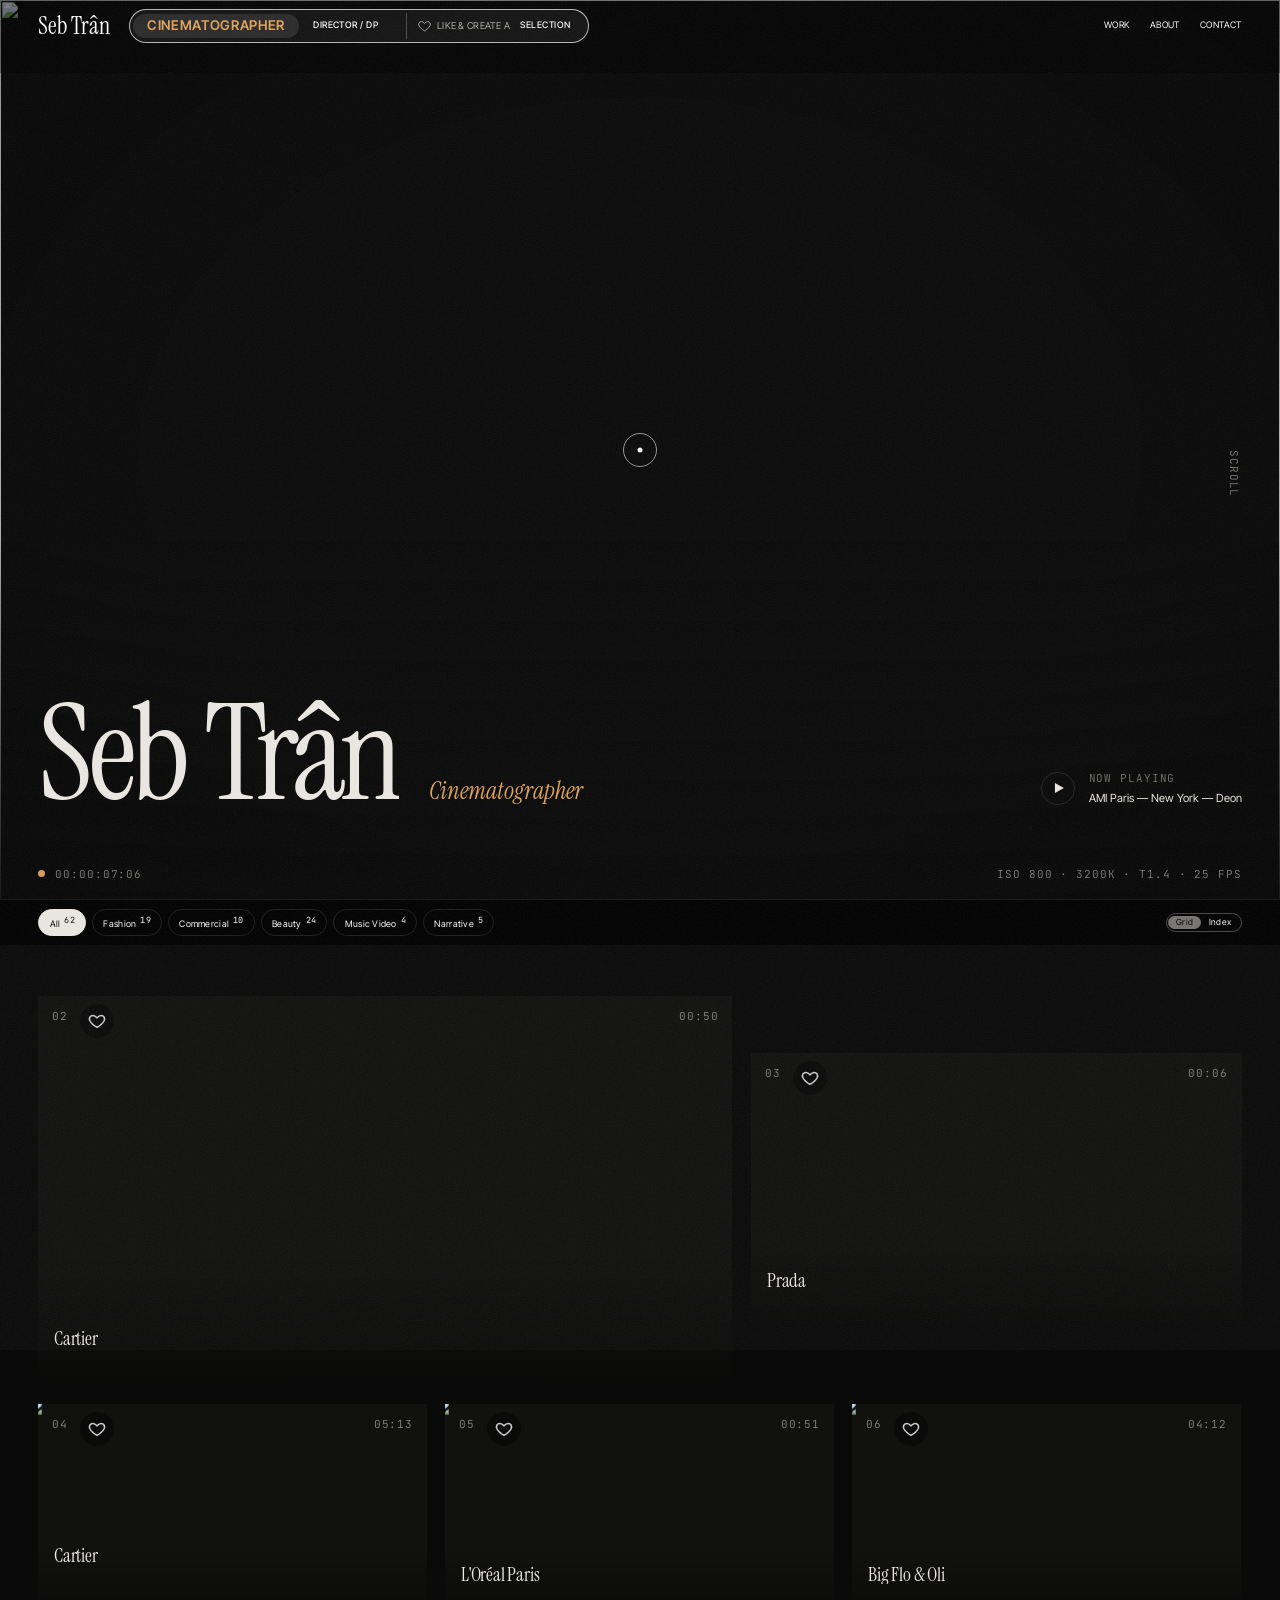
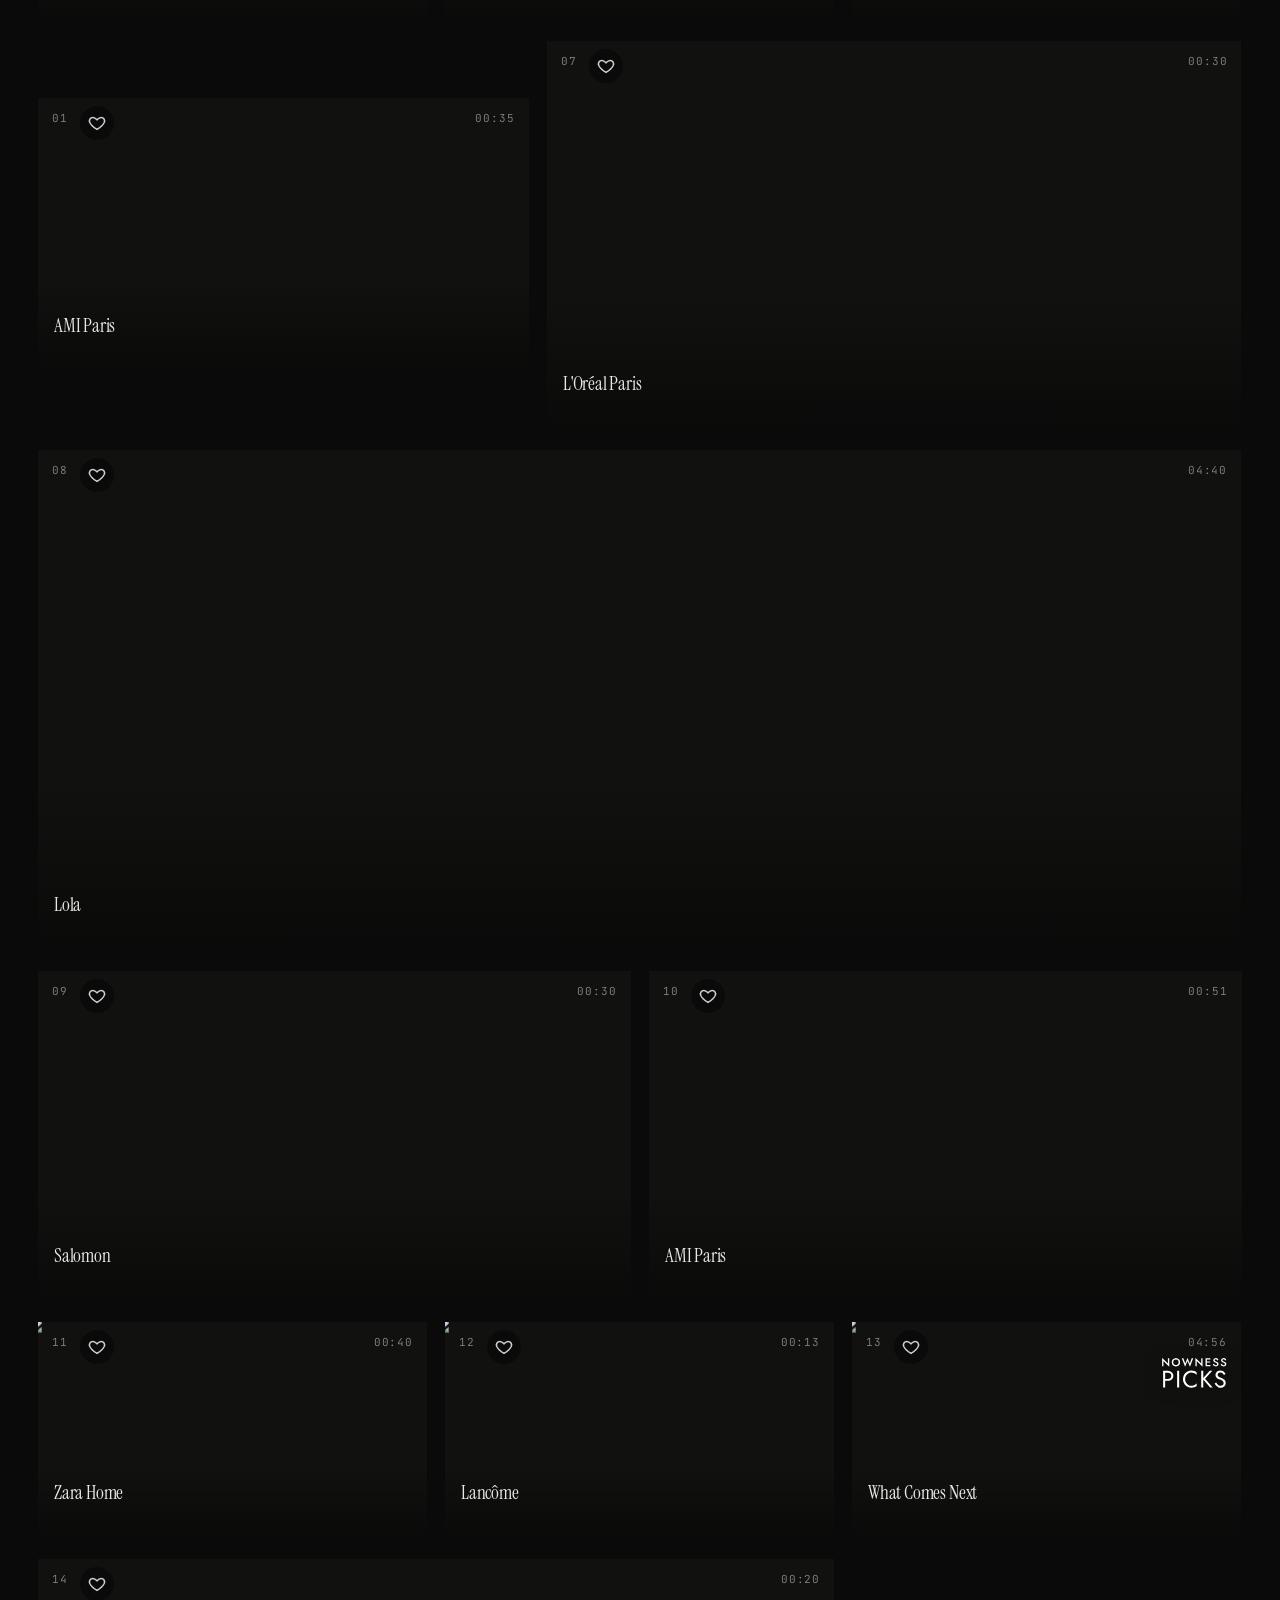
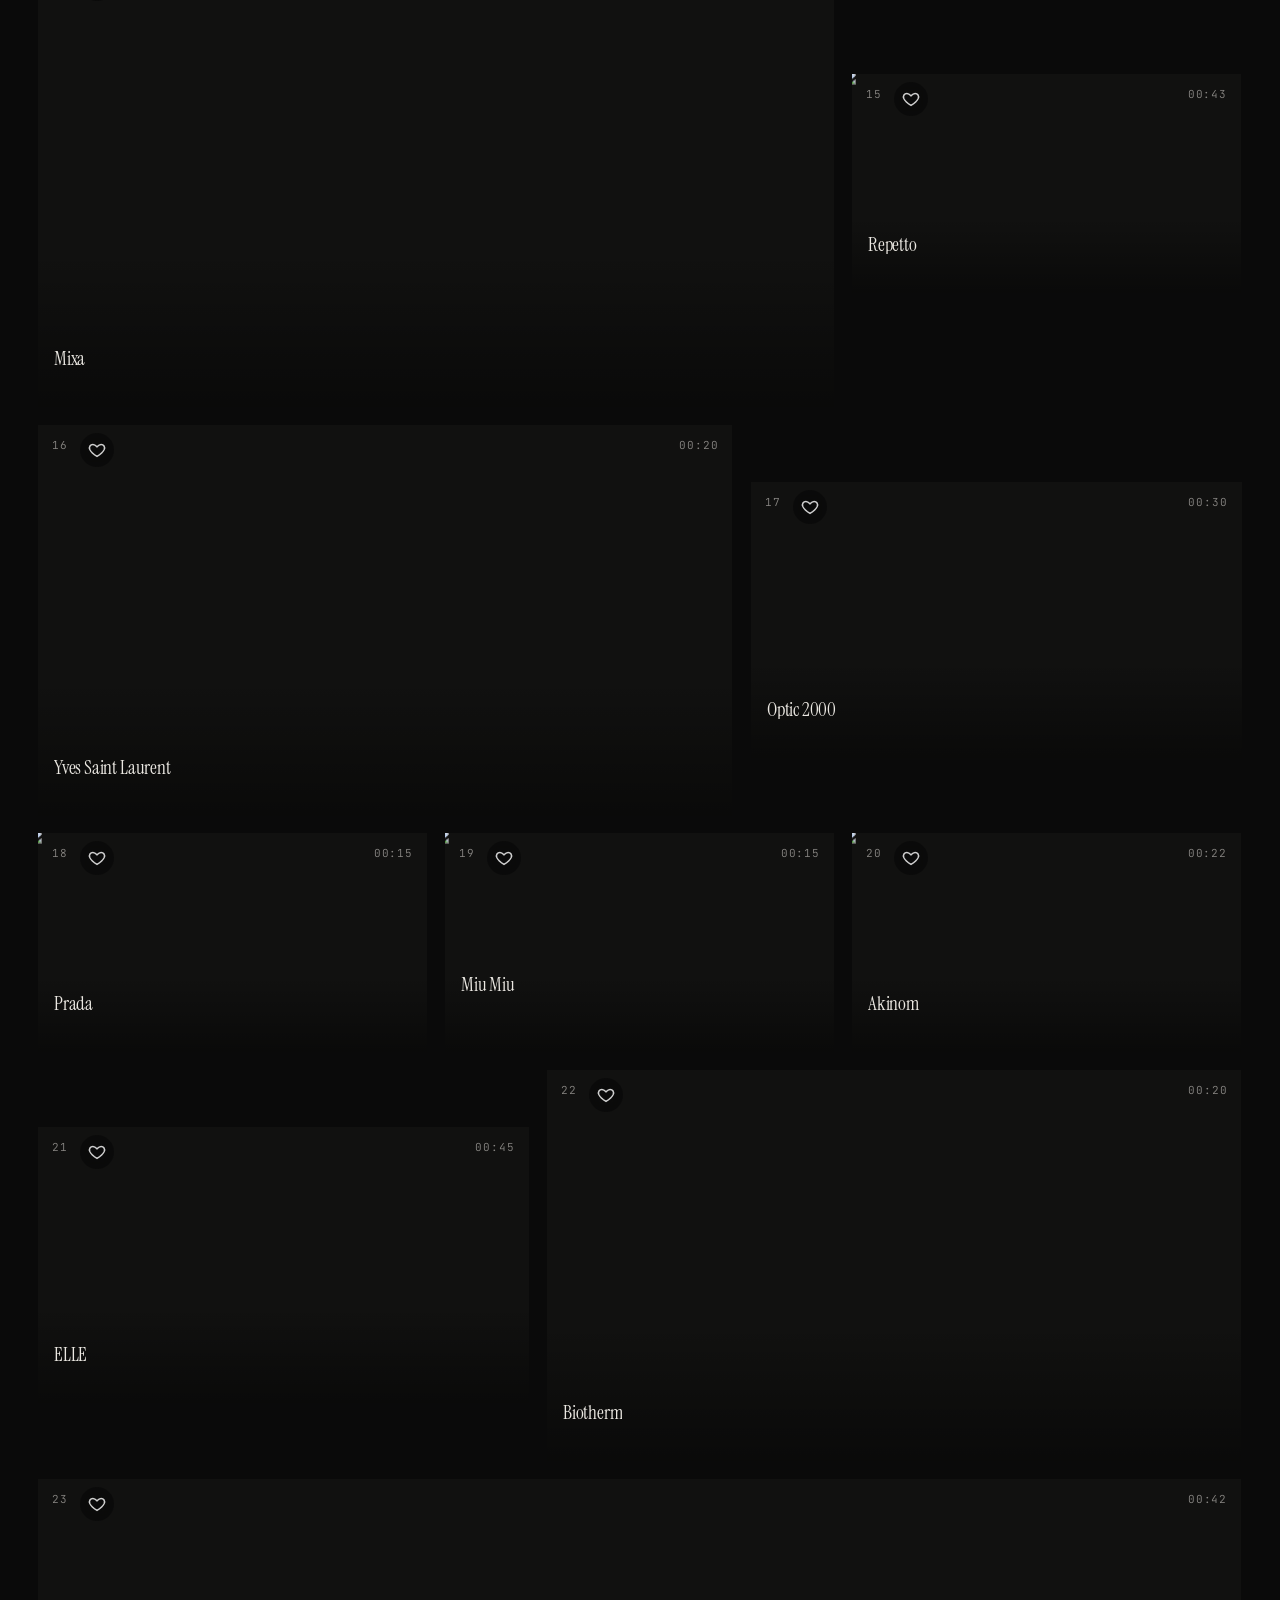
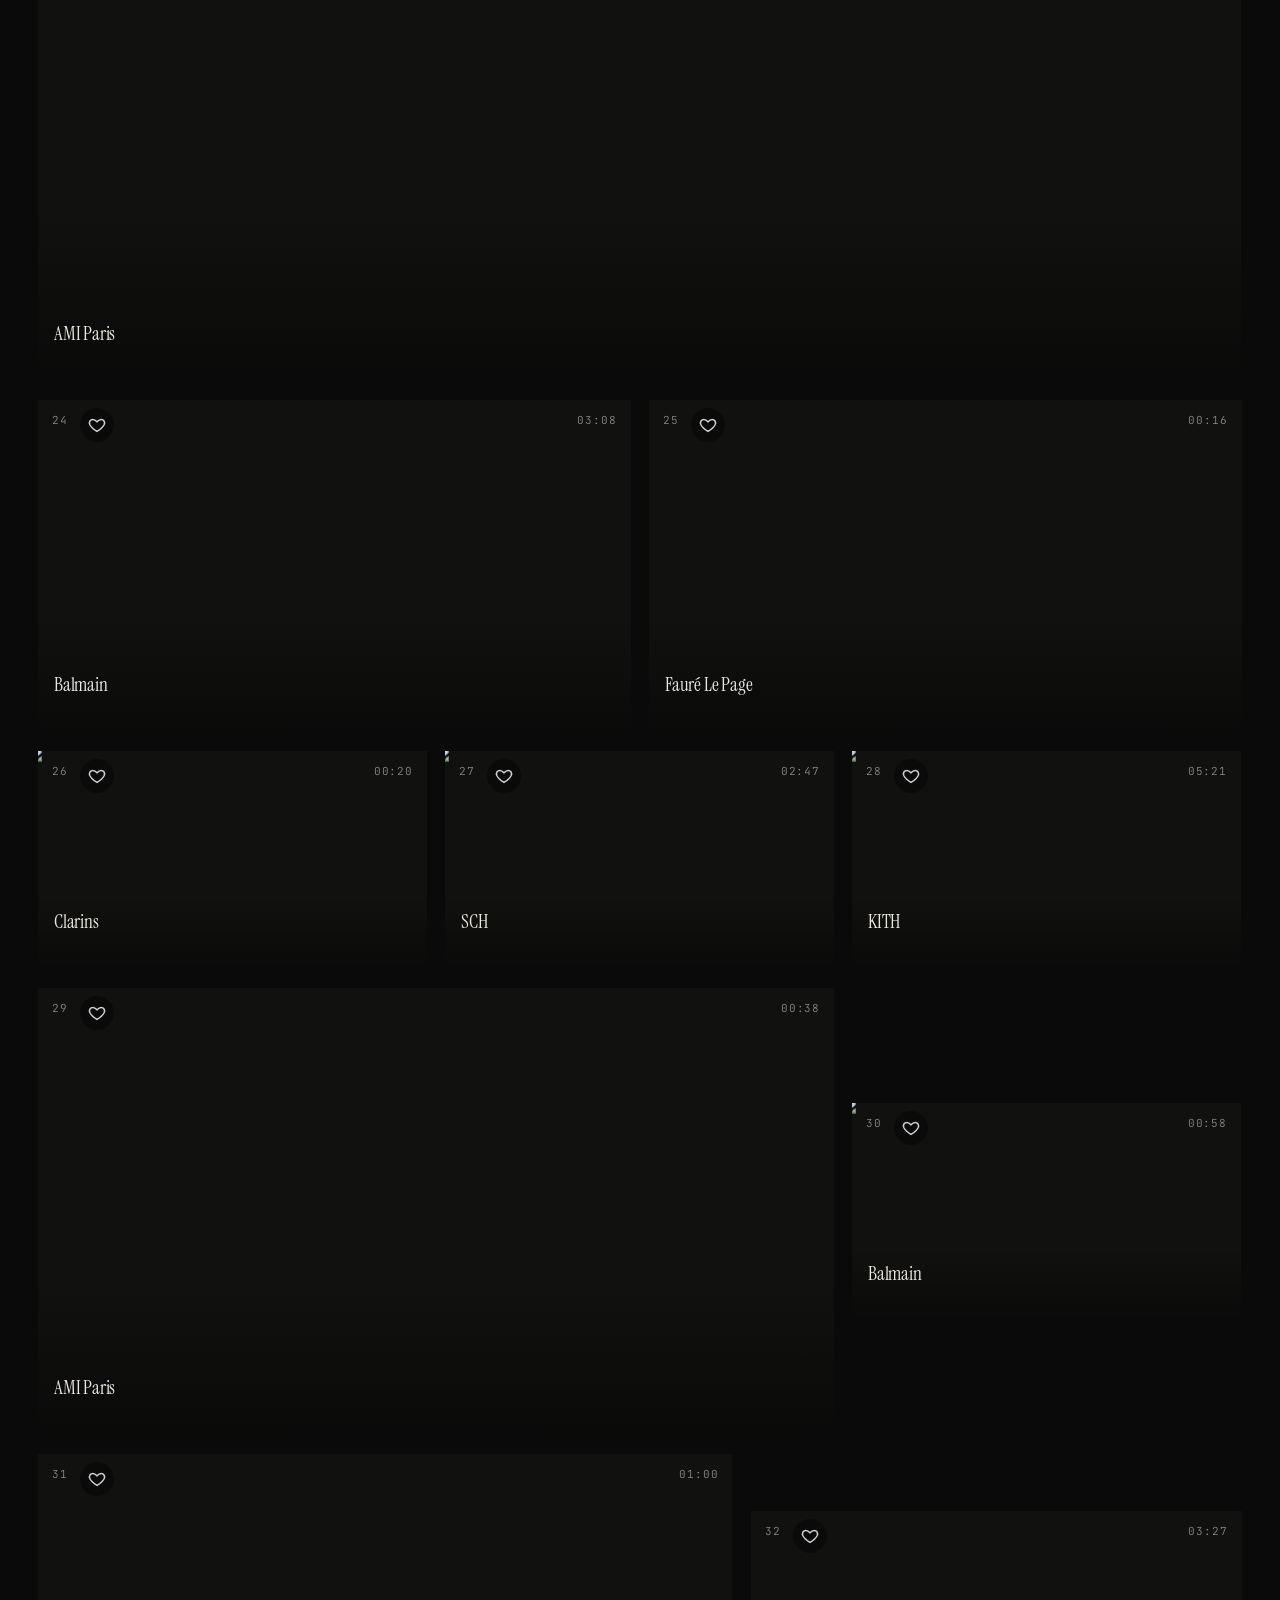
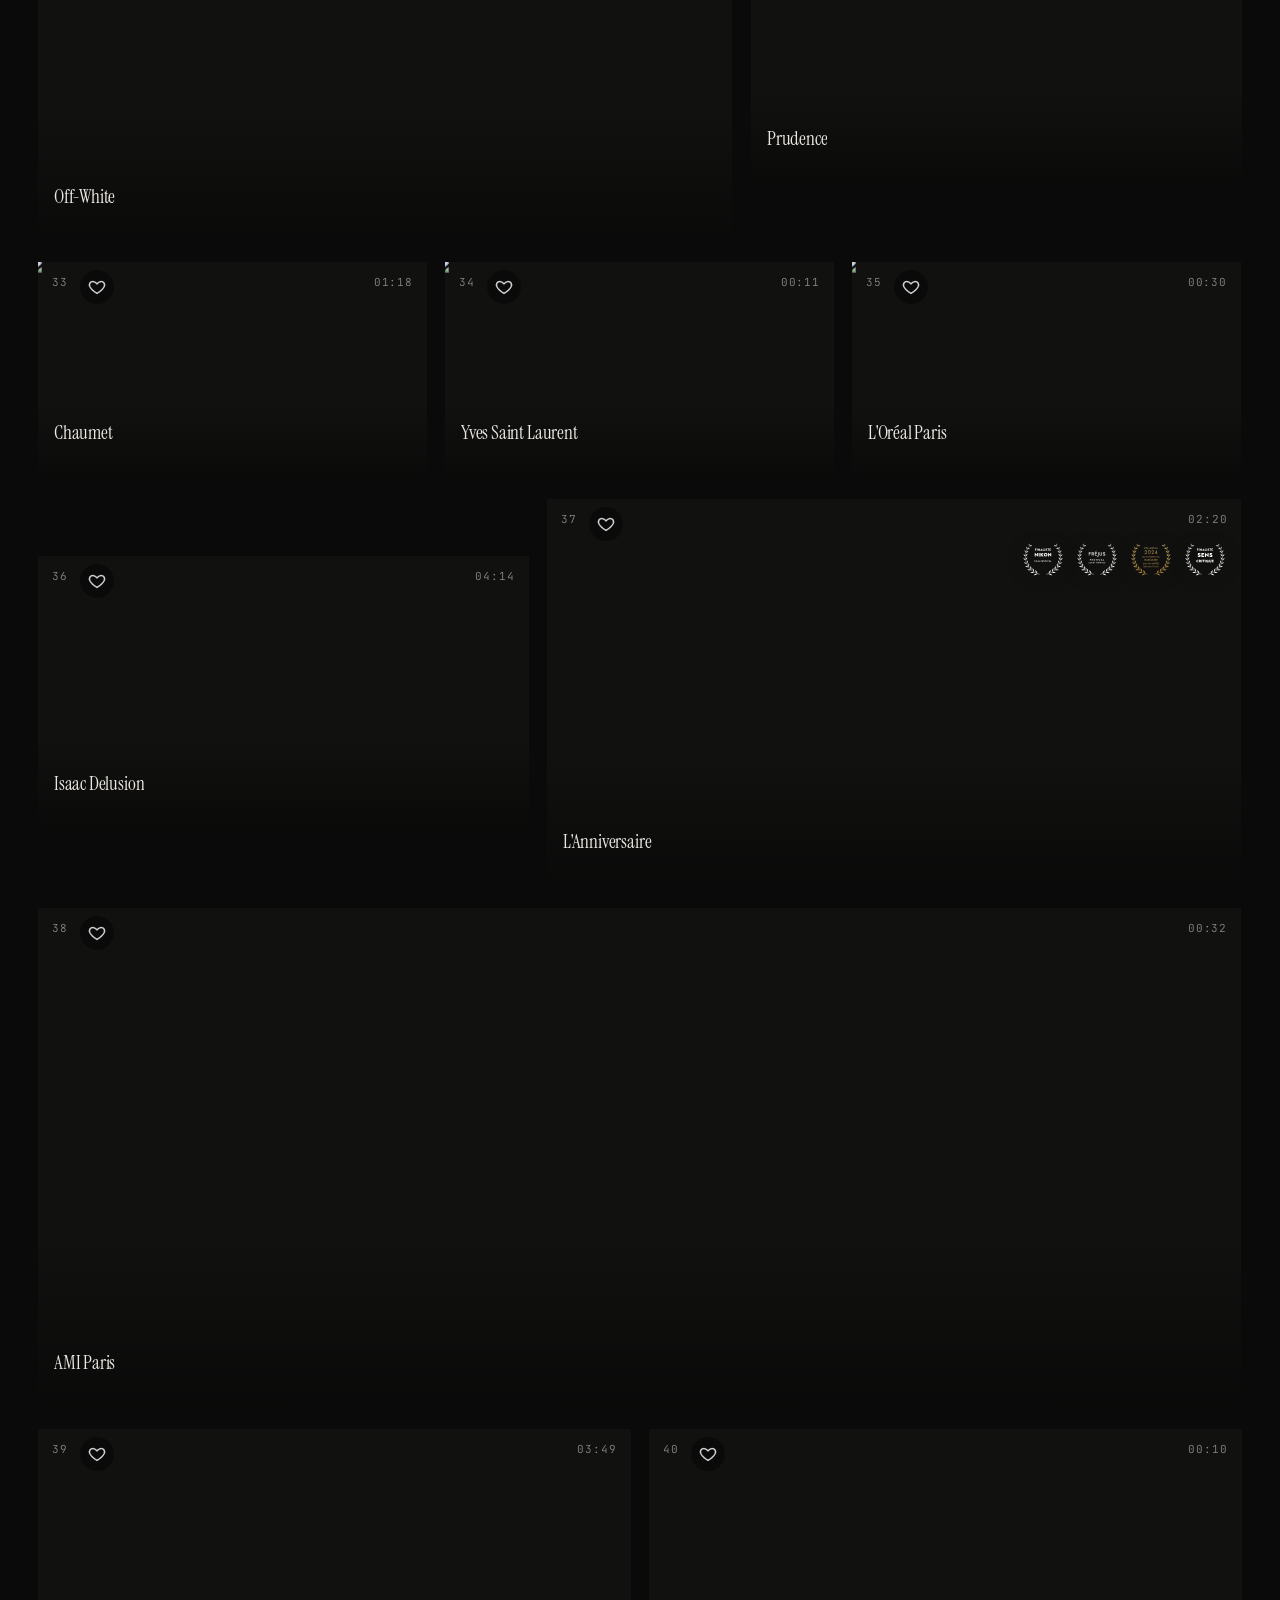
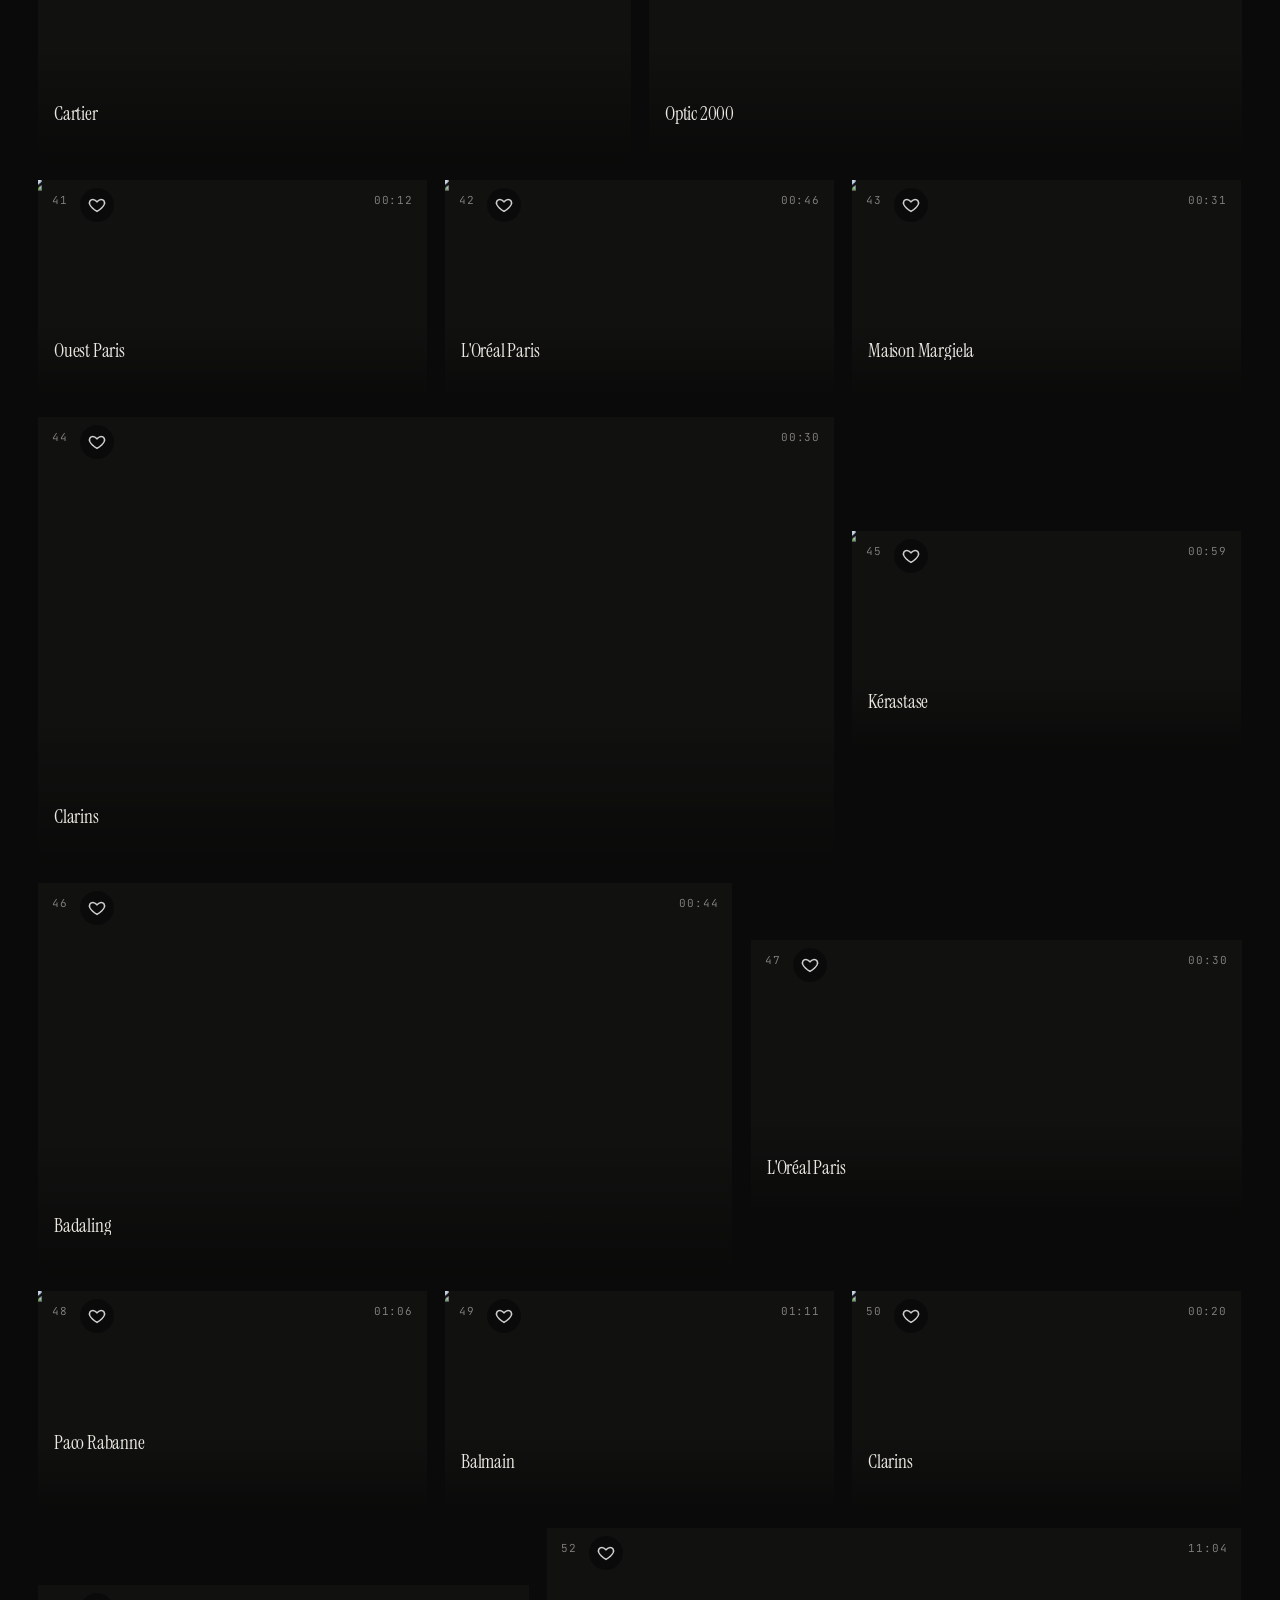
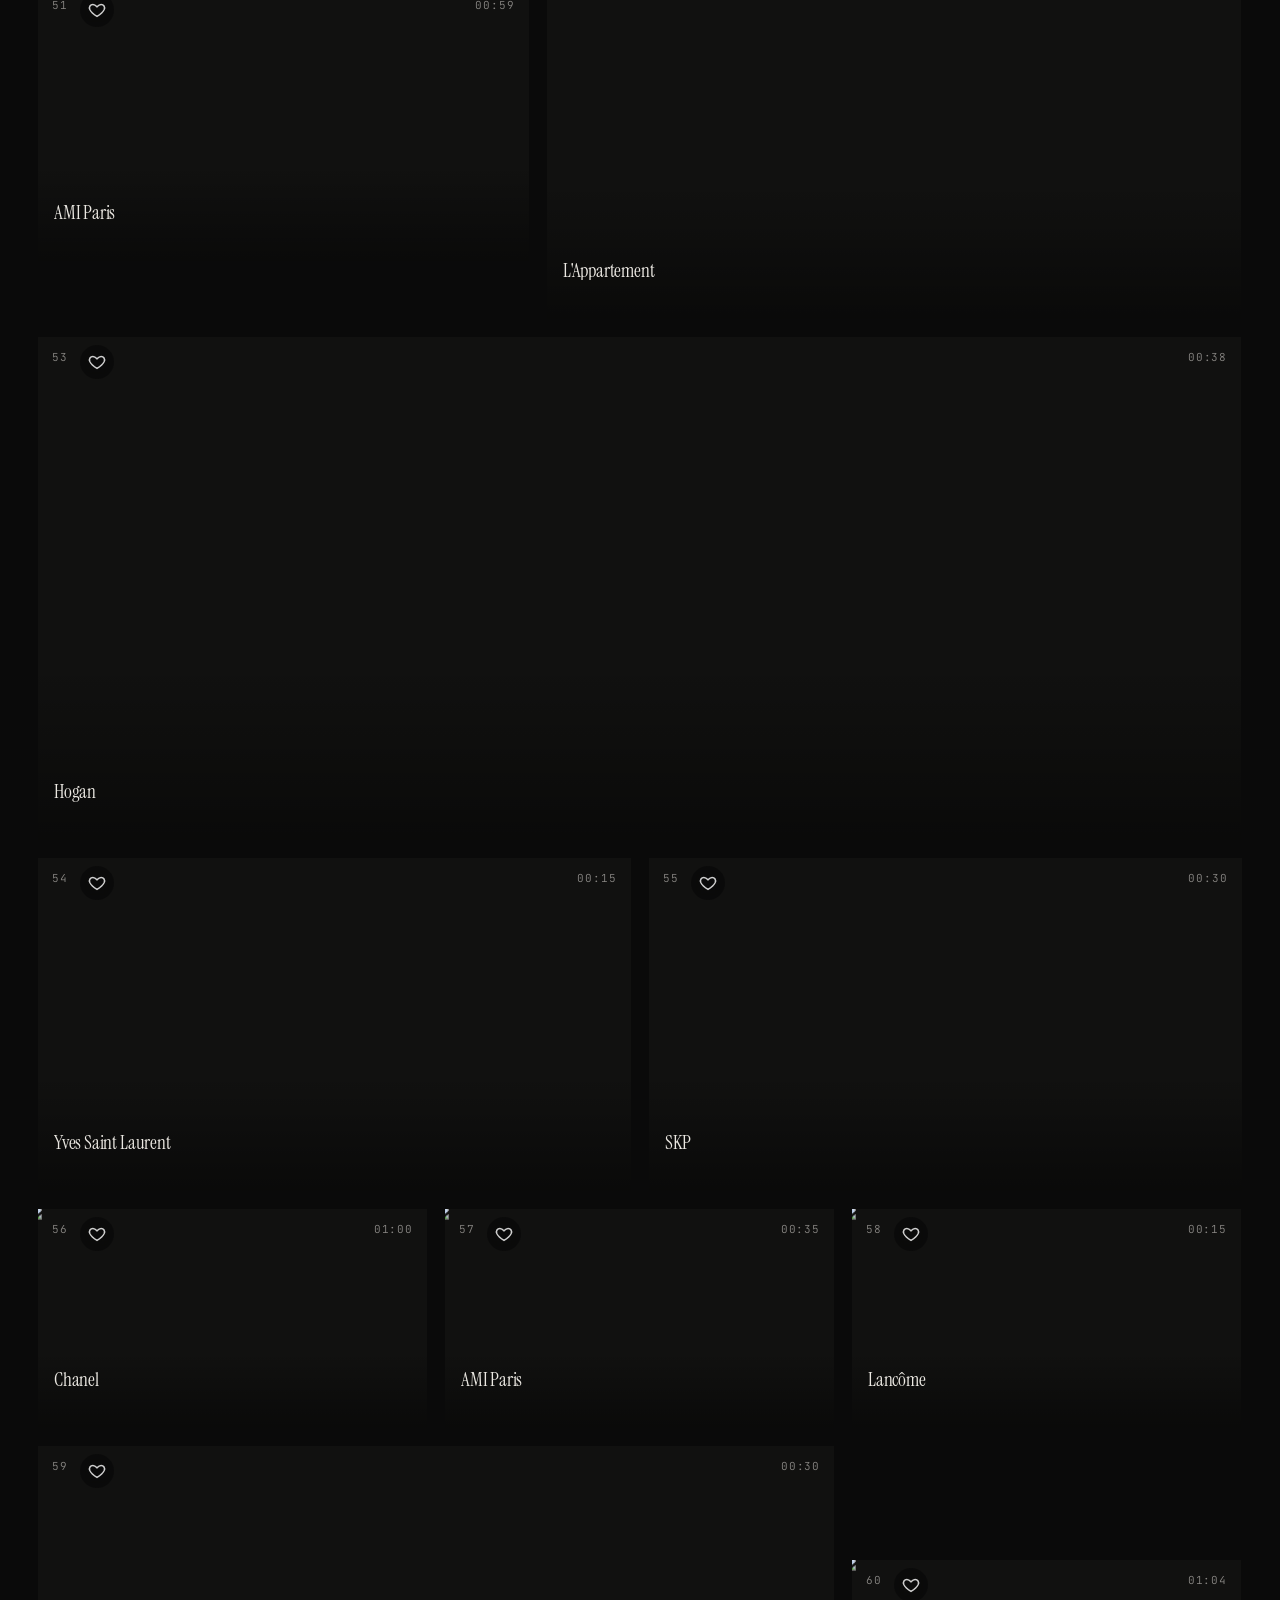
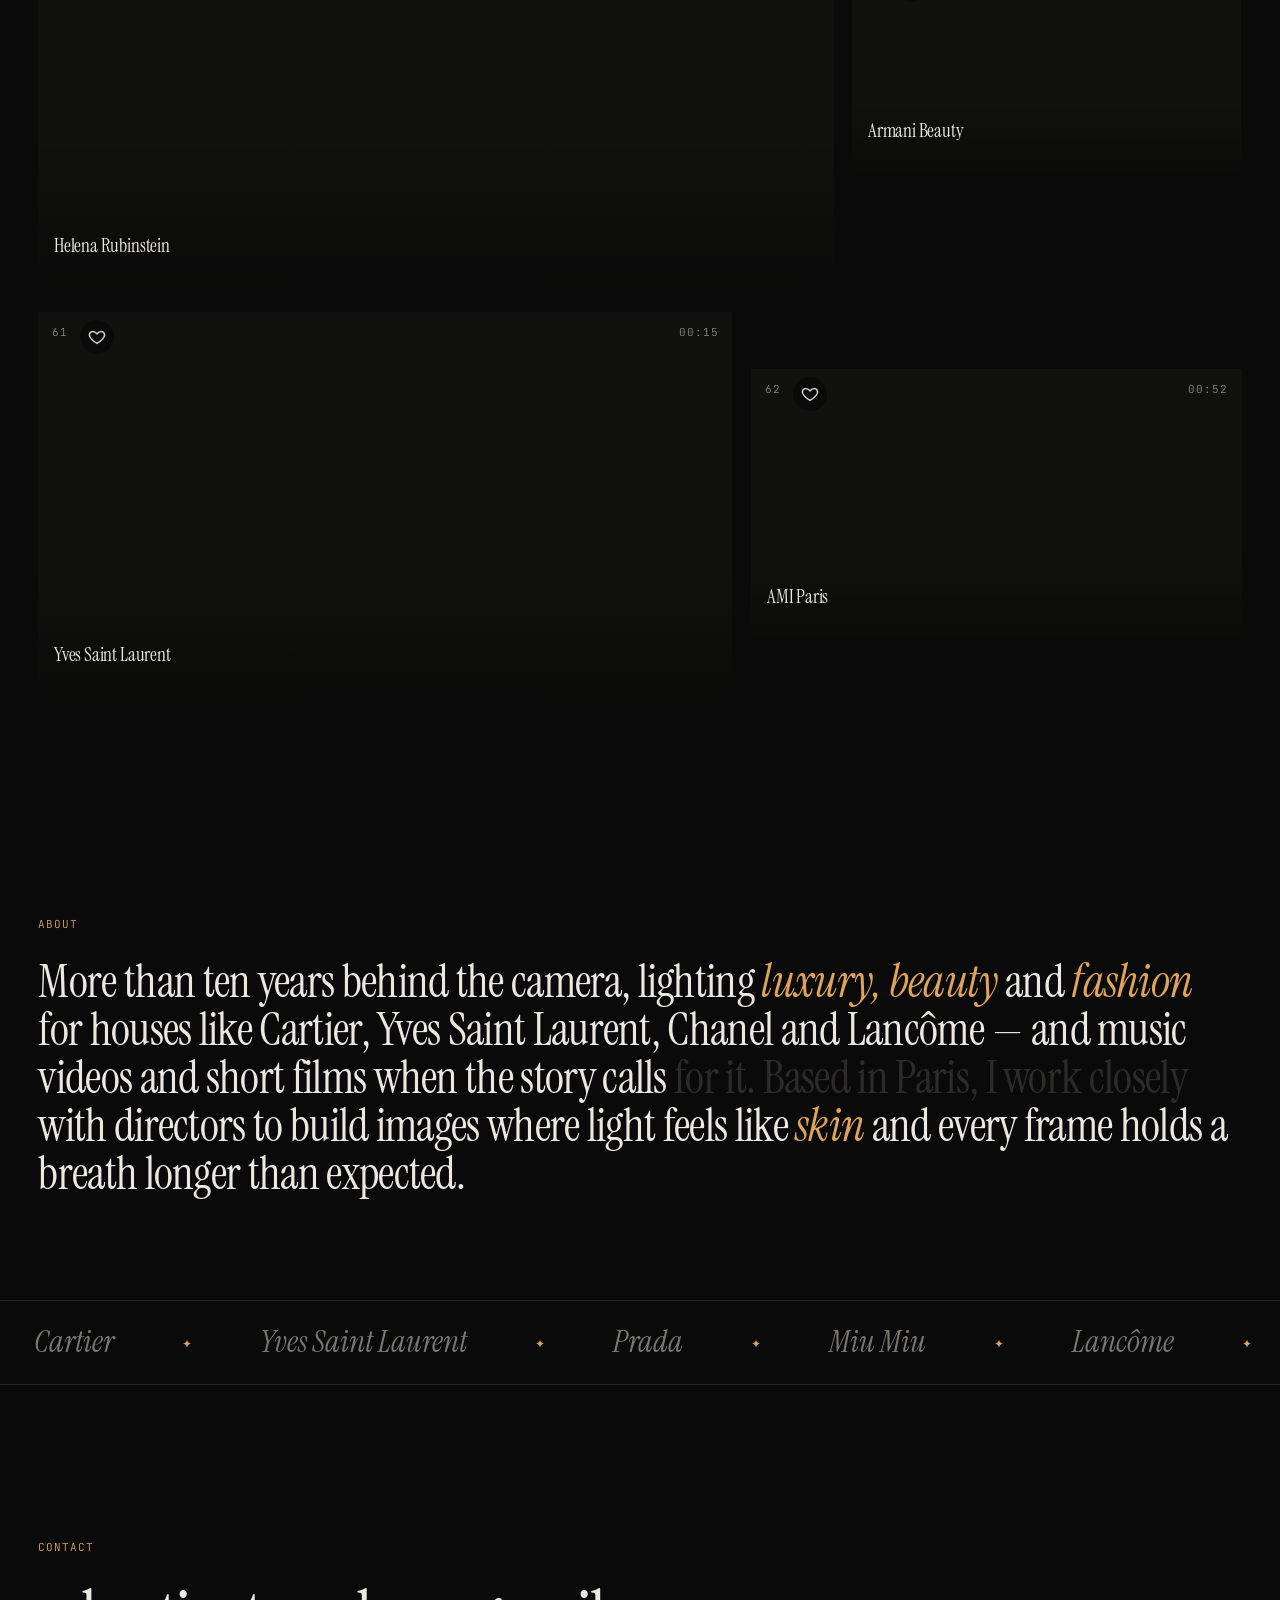
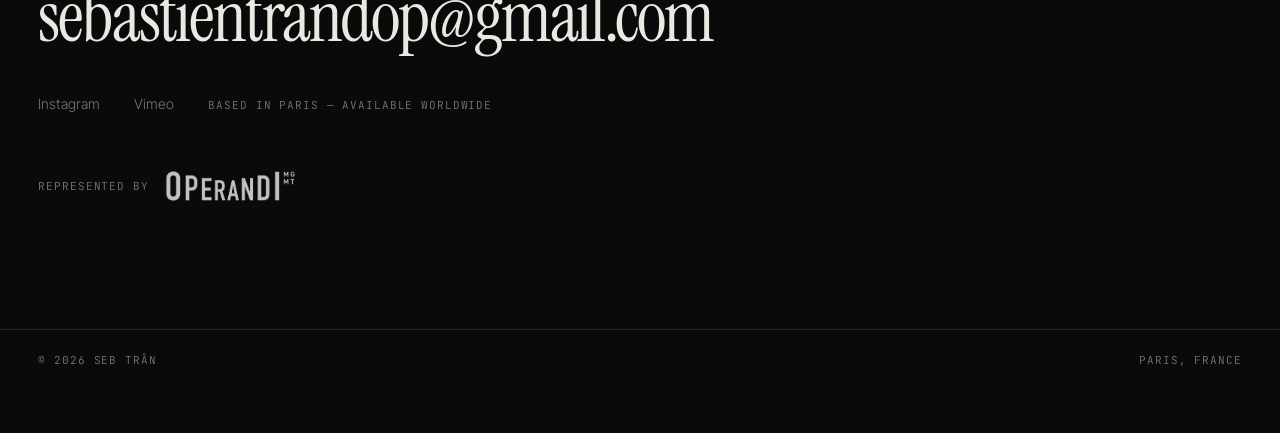
==== commit 55fadbe8: "Only the current page name is set larger in the top band Co-Authored-By: Claude Sonnet 5.5 <noreply@" ====
--- a/index.html
+++ b/index.html
@@ -70,7 +70,7 @@
     ]
   }
   </script>
-  <link rel="stylesheet" href="style.css?v=1795000032">
+  <link rel="stylesheet" href="style.css?v=1795000033">
 </head>
 <body class="is-loading top-idle at-hero">
 
@@ -313,7 +313,7 @@
   </div>
 
   <script src="https://player.vimeo.com/api/player.js"></script>
-  <script src="films.js?v=1795000032"></script>
-  <script src="app.js?v=1795000032"></script>
+  <script src="films.js?v=1795000033"></script>
+  <script src="app.js?v=1795000033"></script>
 </body>
 </html>
--- a/style.css
+++ b/style.css
@@ -1116,8 +1116,8 @@
 @media (max-width: 430px) { header.top .top__name { font-size: 17px !important; } }
 @media (max-width: 380px) { header.top .top__name { font-size: 15.5px !important; } }
 
-/* v45: bigger page names in the band (Cinematographer · Director / DP · Selection) */
-header.top .switch .switch__btn { font-size: clamp(13px, 1.05vw, 15px) !important; padding: 11px clamp(18px, 1.6vw, 26px) !important; letter-spacing: .08em !important; }
-@media (max-width: 899px) { header.top .switch .switch__btn { font-size: 9.6px !important; padding: 7px 9px !important; letter-spacing: .03em !important; } }
-@media (max-width: 430px) { header.top .switch .switch__btn { font-size: 8.3px !important; padding: 7px 3.5px !important; letter-spacing: .005em !important; } }
-@media (max-width: 380px) { header.top .switch .switch__btn { font-size: 7.7px !important; padding: 7px 3px !important; letter-spacing: 0 !important; } }
+/* v45: only the CURRENT page name (Cinematographer / Director · DP / Selection) is set larger, so it is obvious where you are */
+header.top .switch .switch__btn.is-active { font-size: clamp(13px, 1.05vw, 15px) !important; font-weight: 600; }
+@media (max-width: 899px) { header.top .switch .switch__btn.is-active { font-size: 10px !important; } }
+@media (max-width: 430px) { header.top .switch .switch__btn.is-active { font-size: 9.4px !important; } }
+@media (max-width: 380px) { header.top .switch .switch__btn.is-active { font-size: 8.6px !important; } }
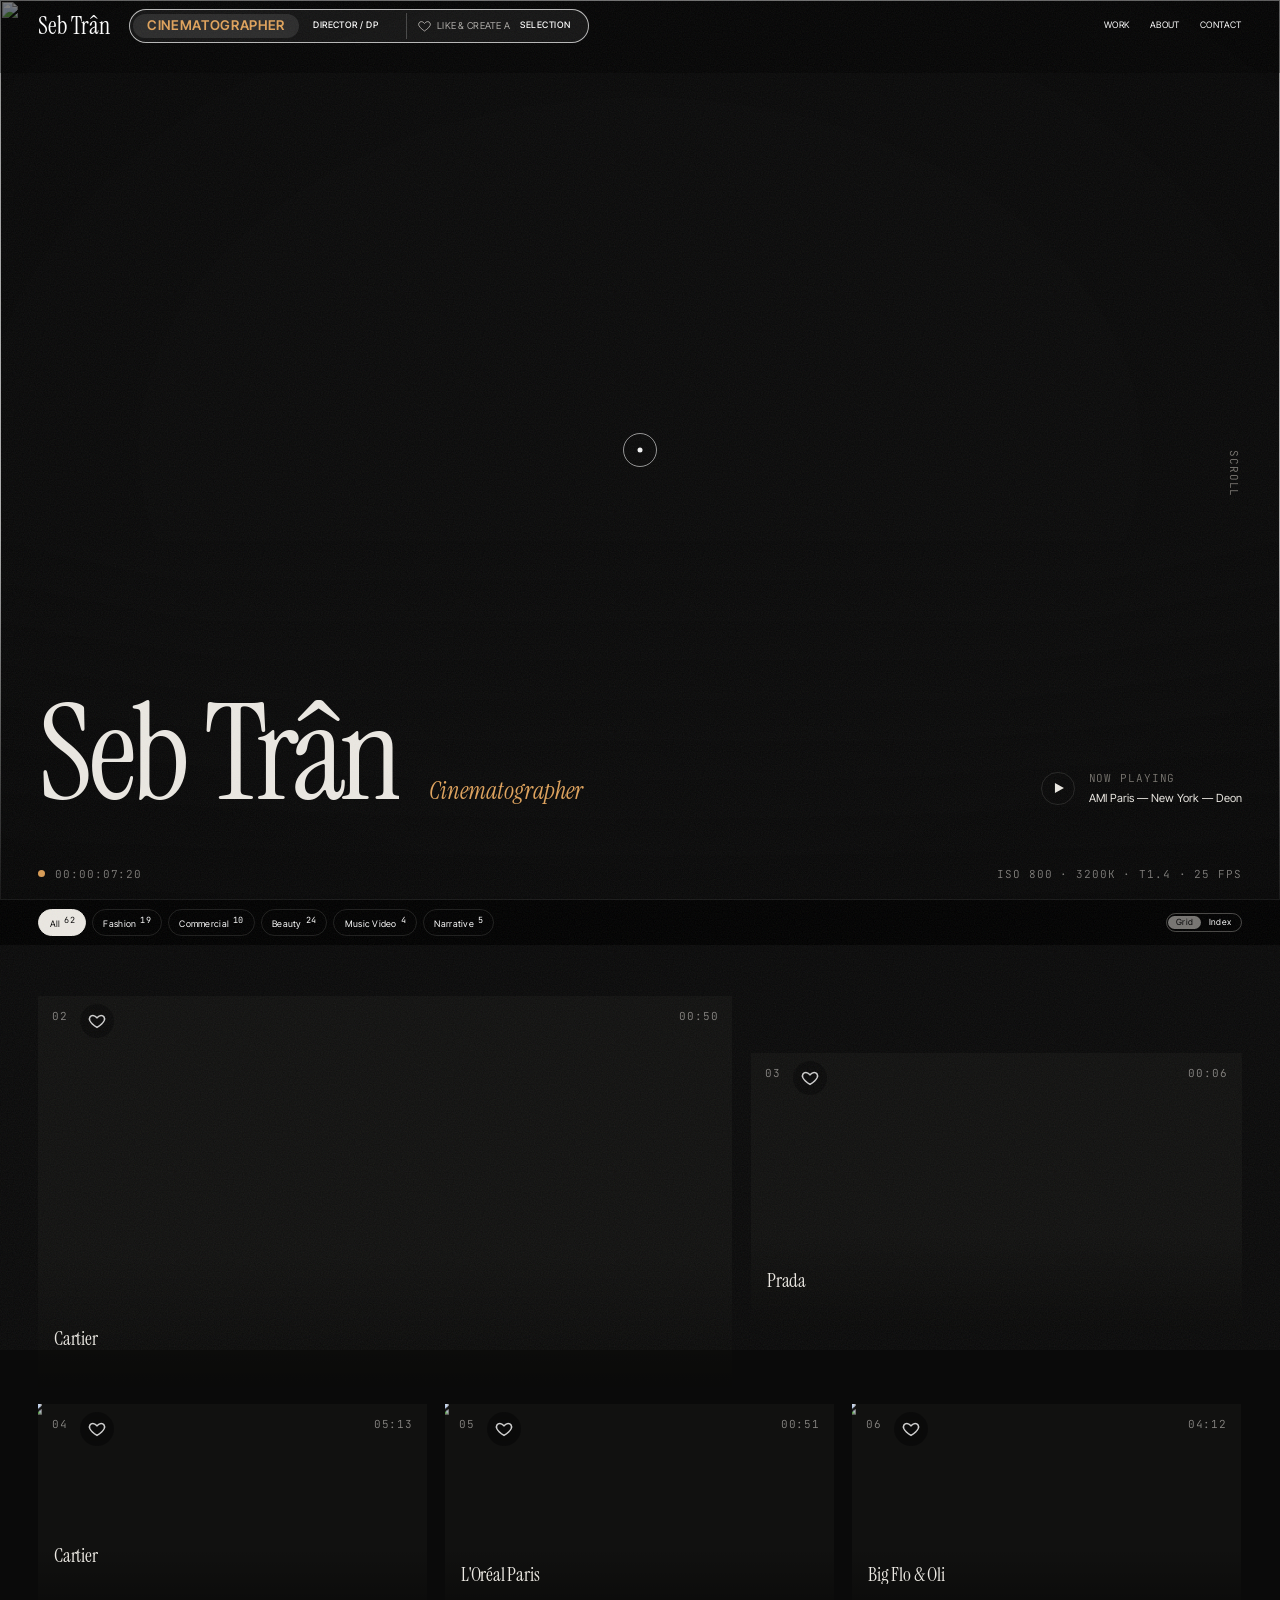
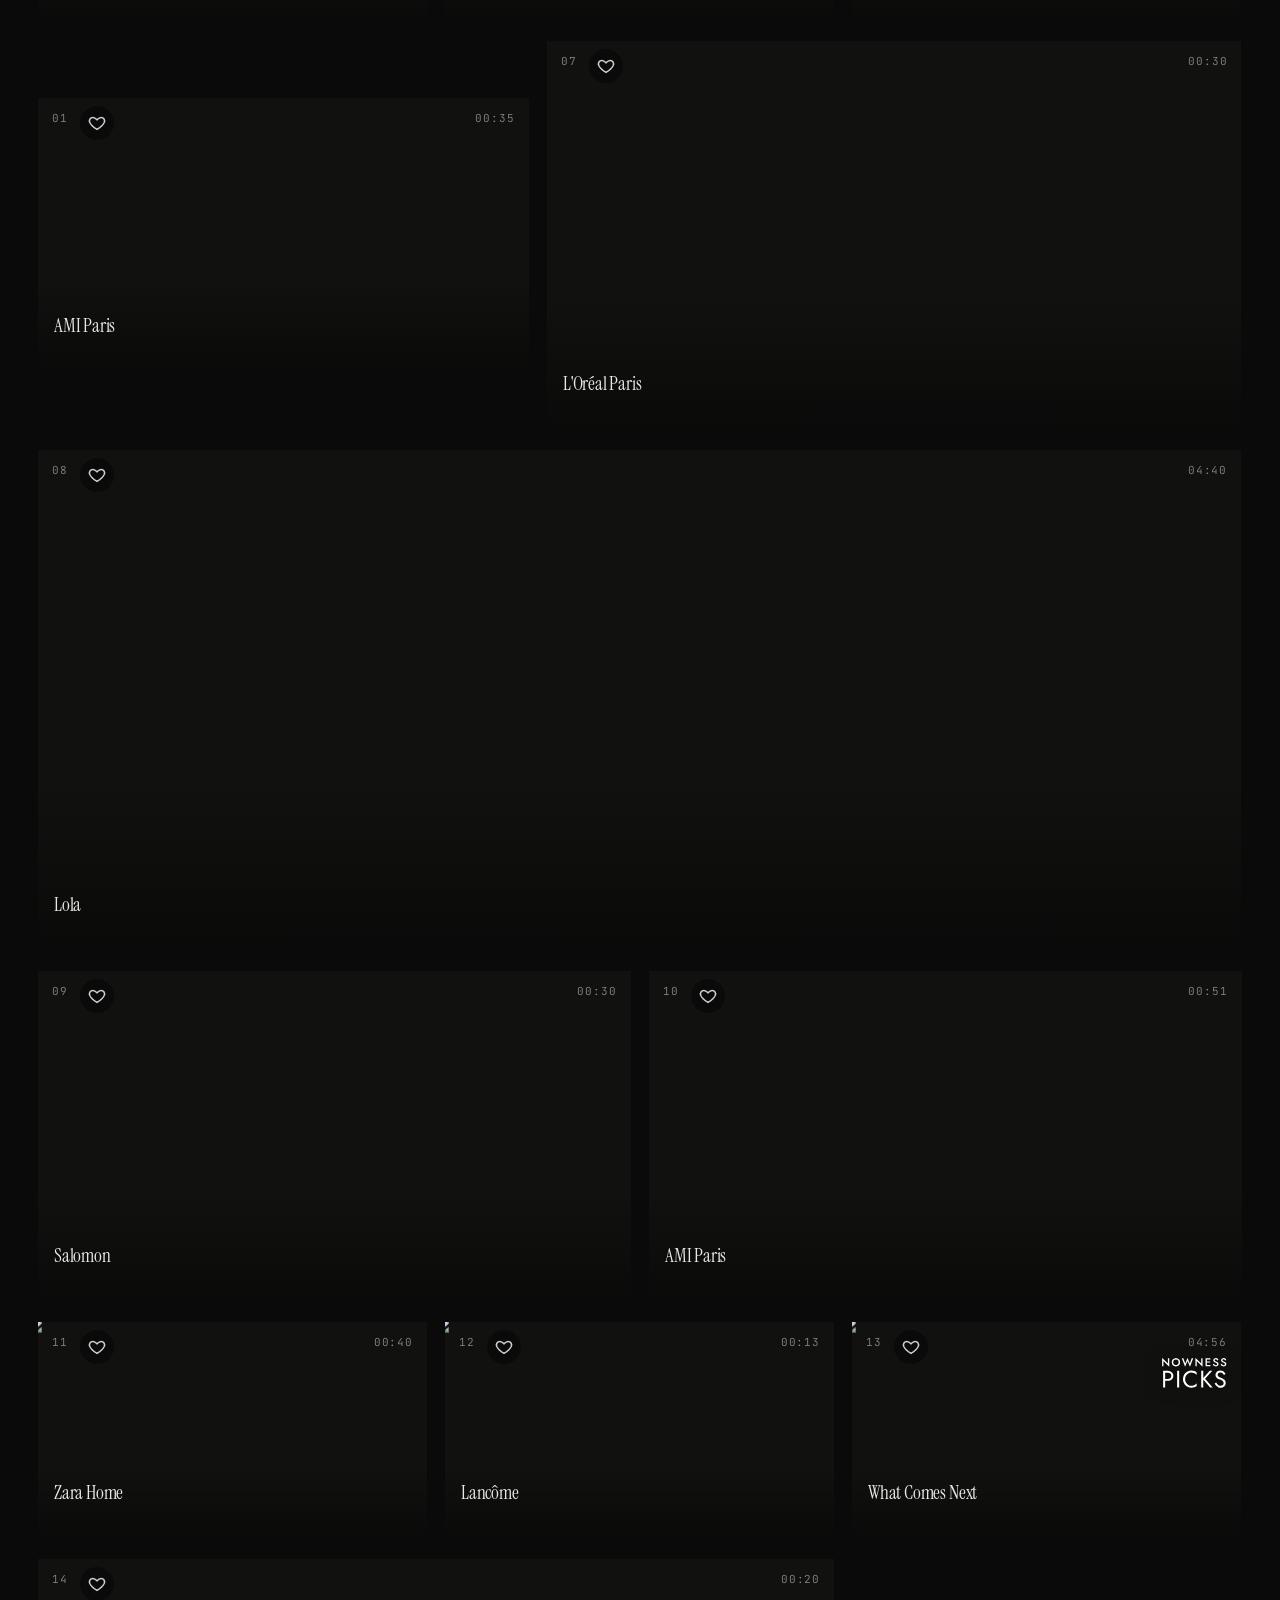
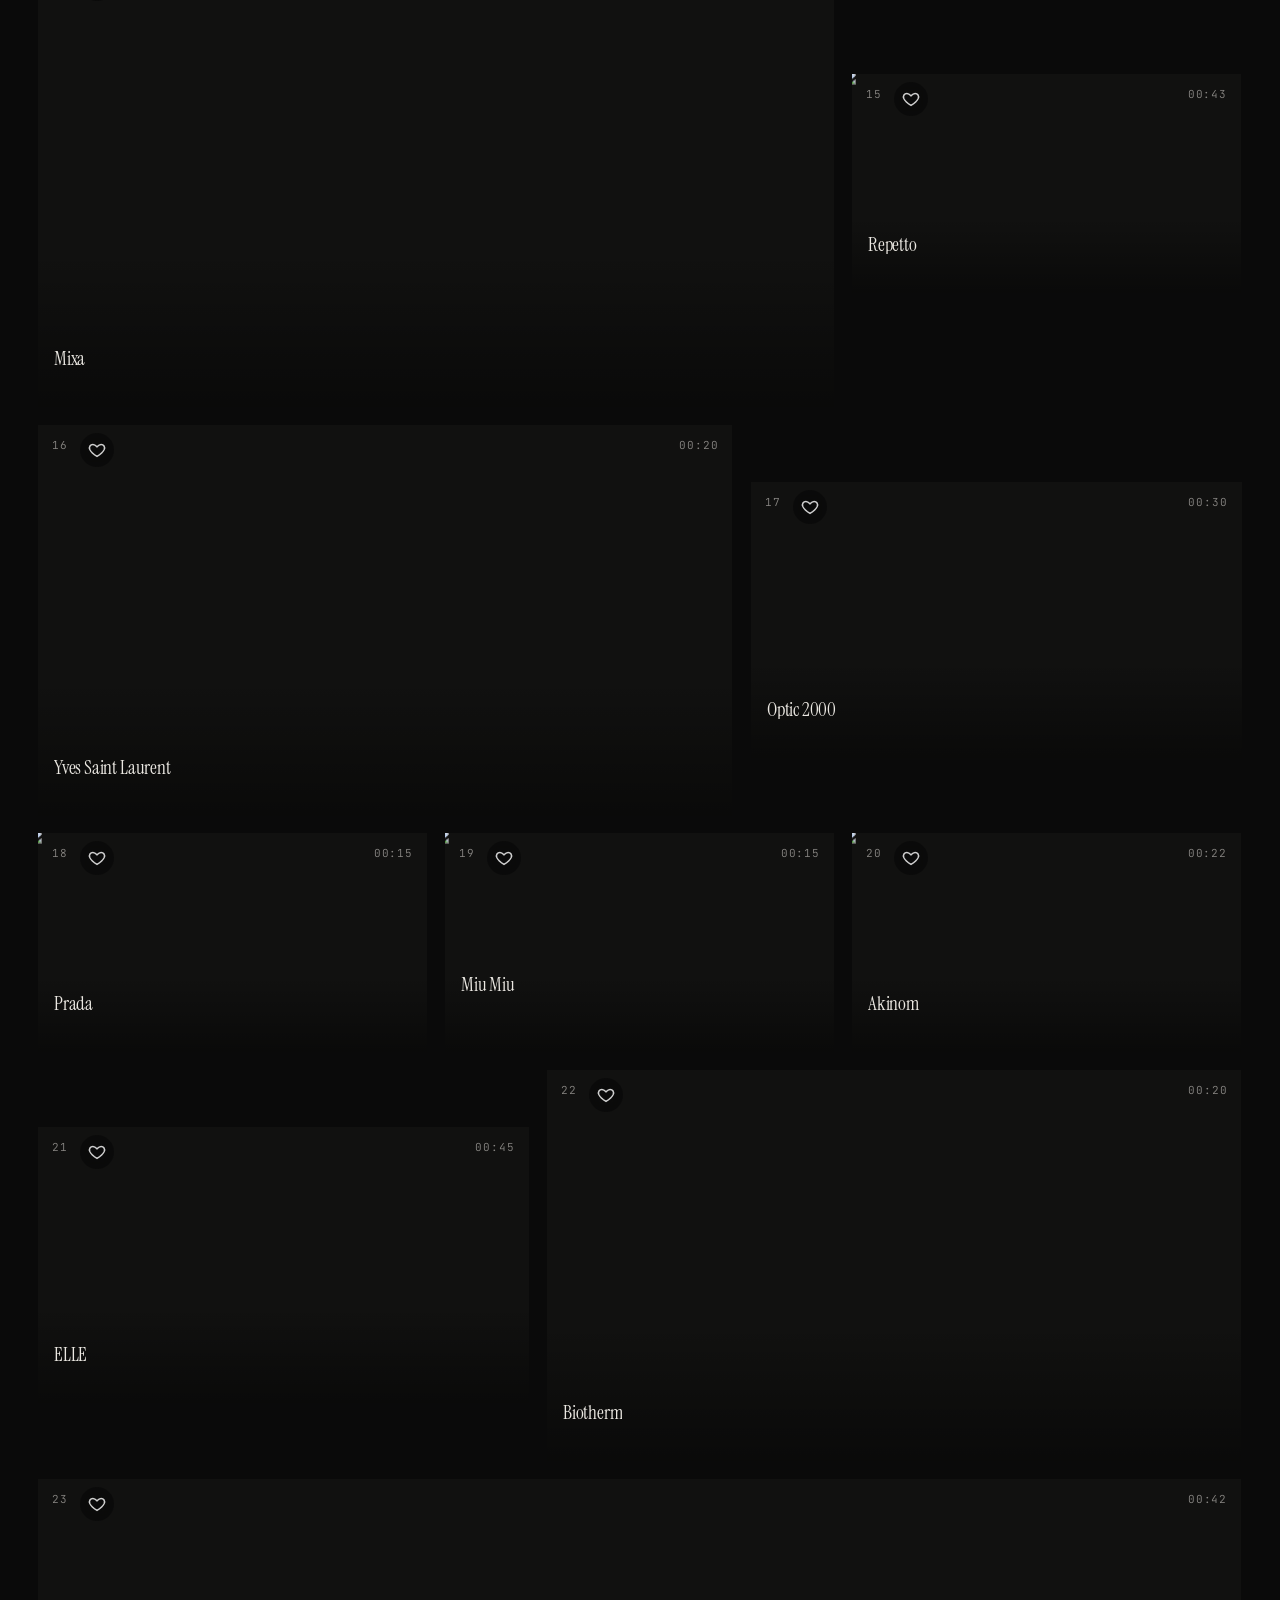
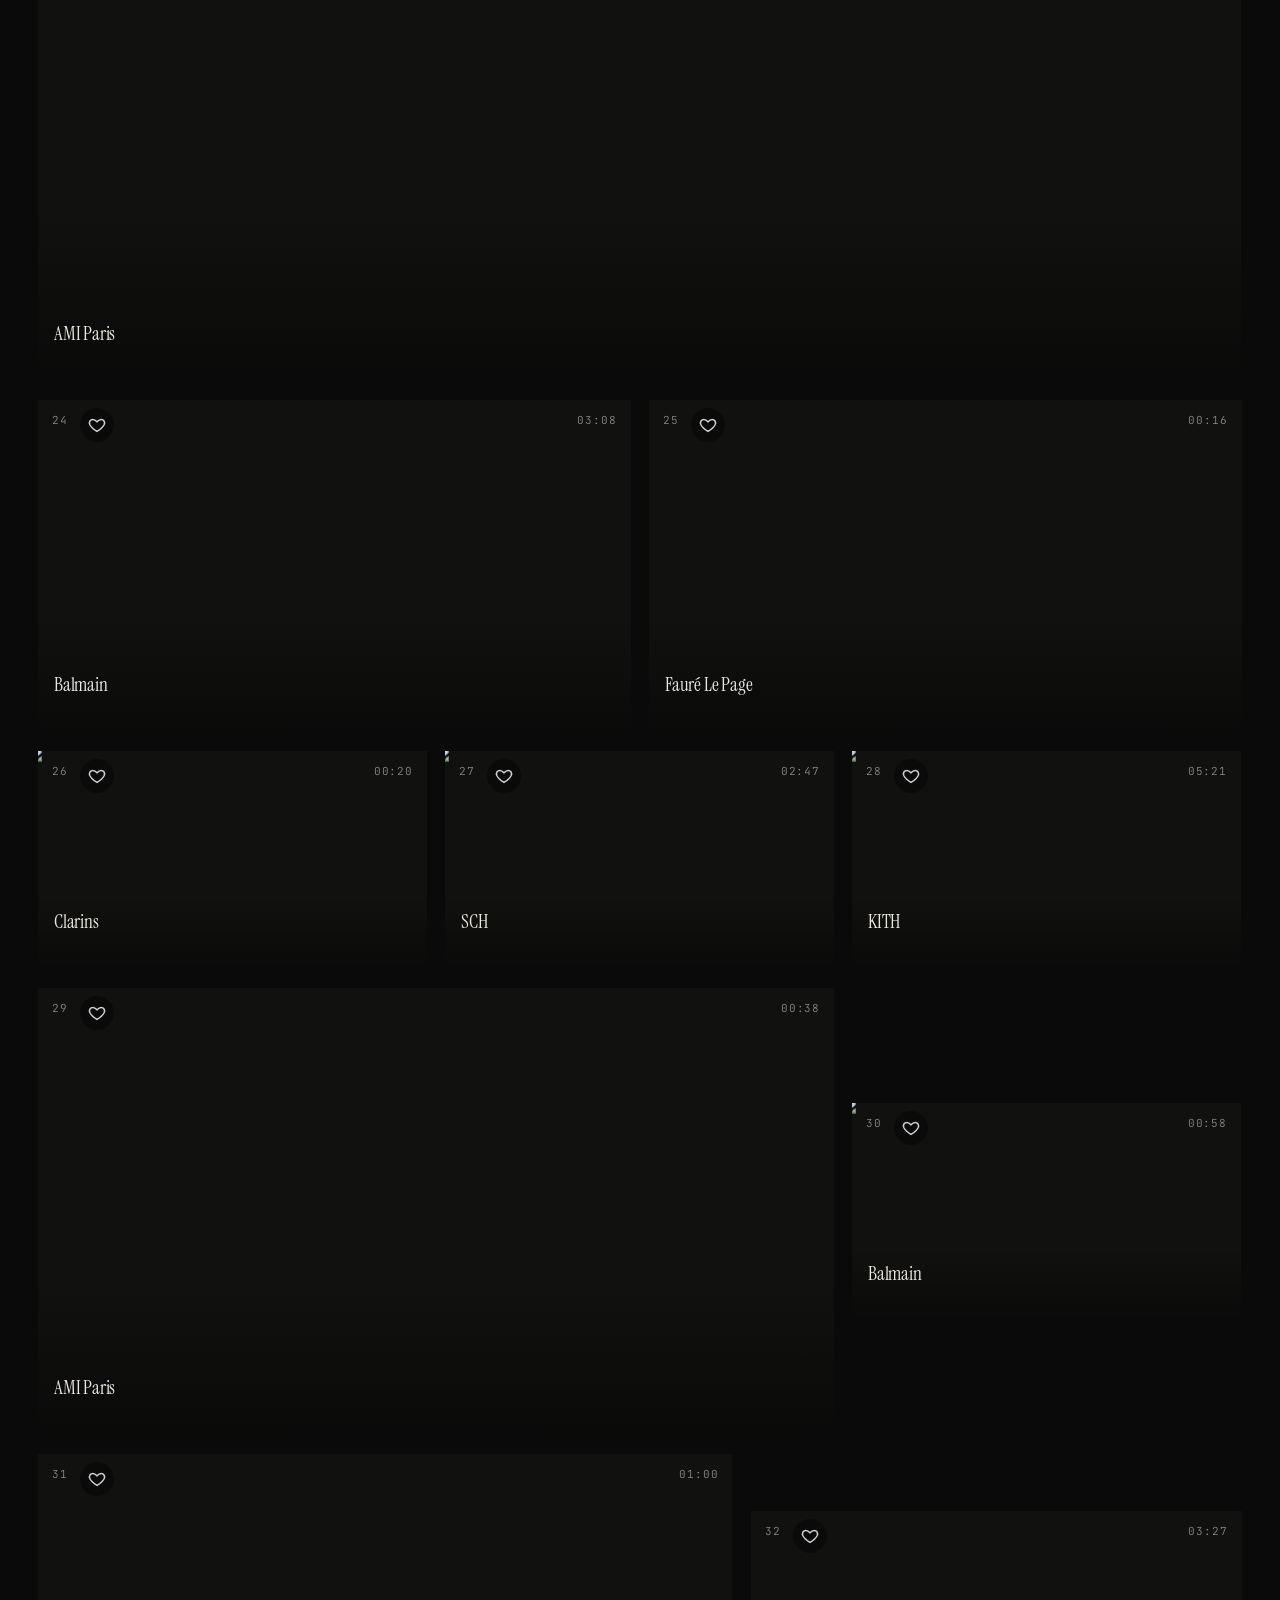
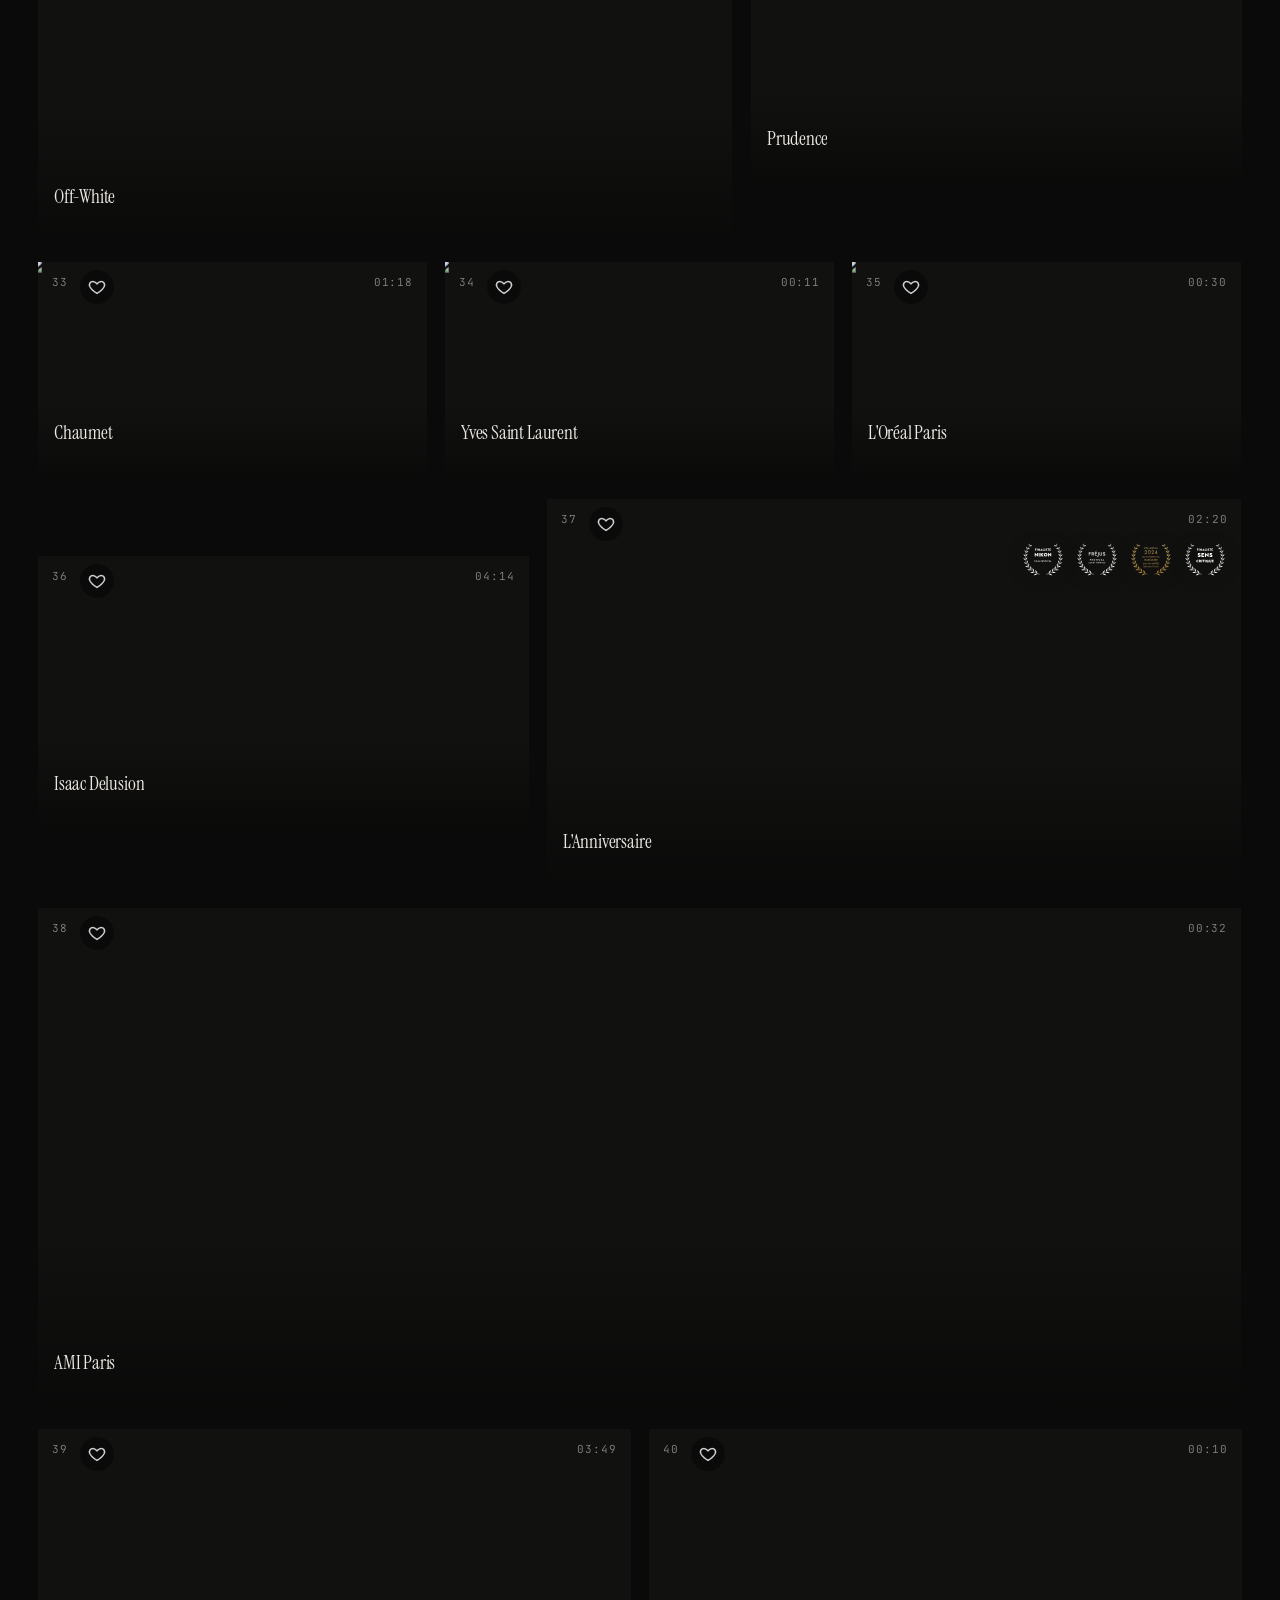
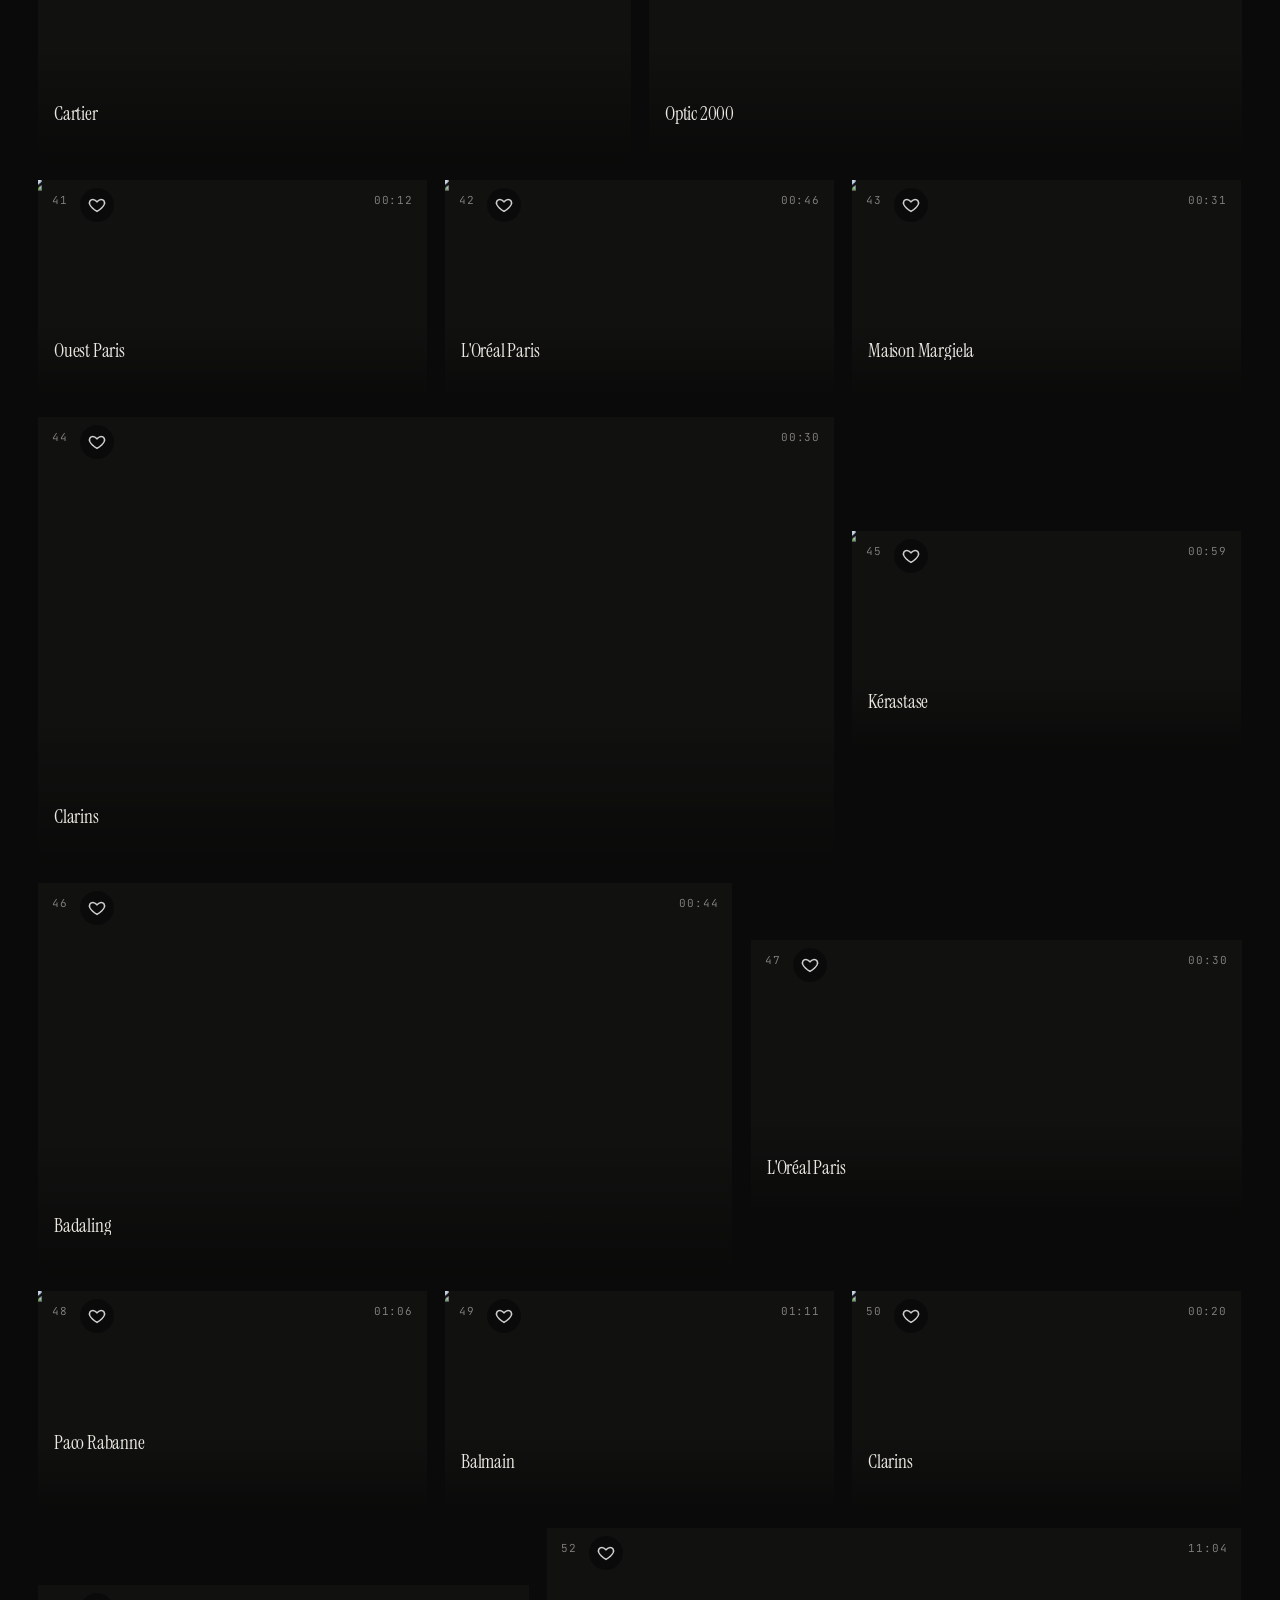
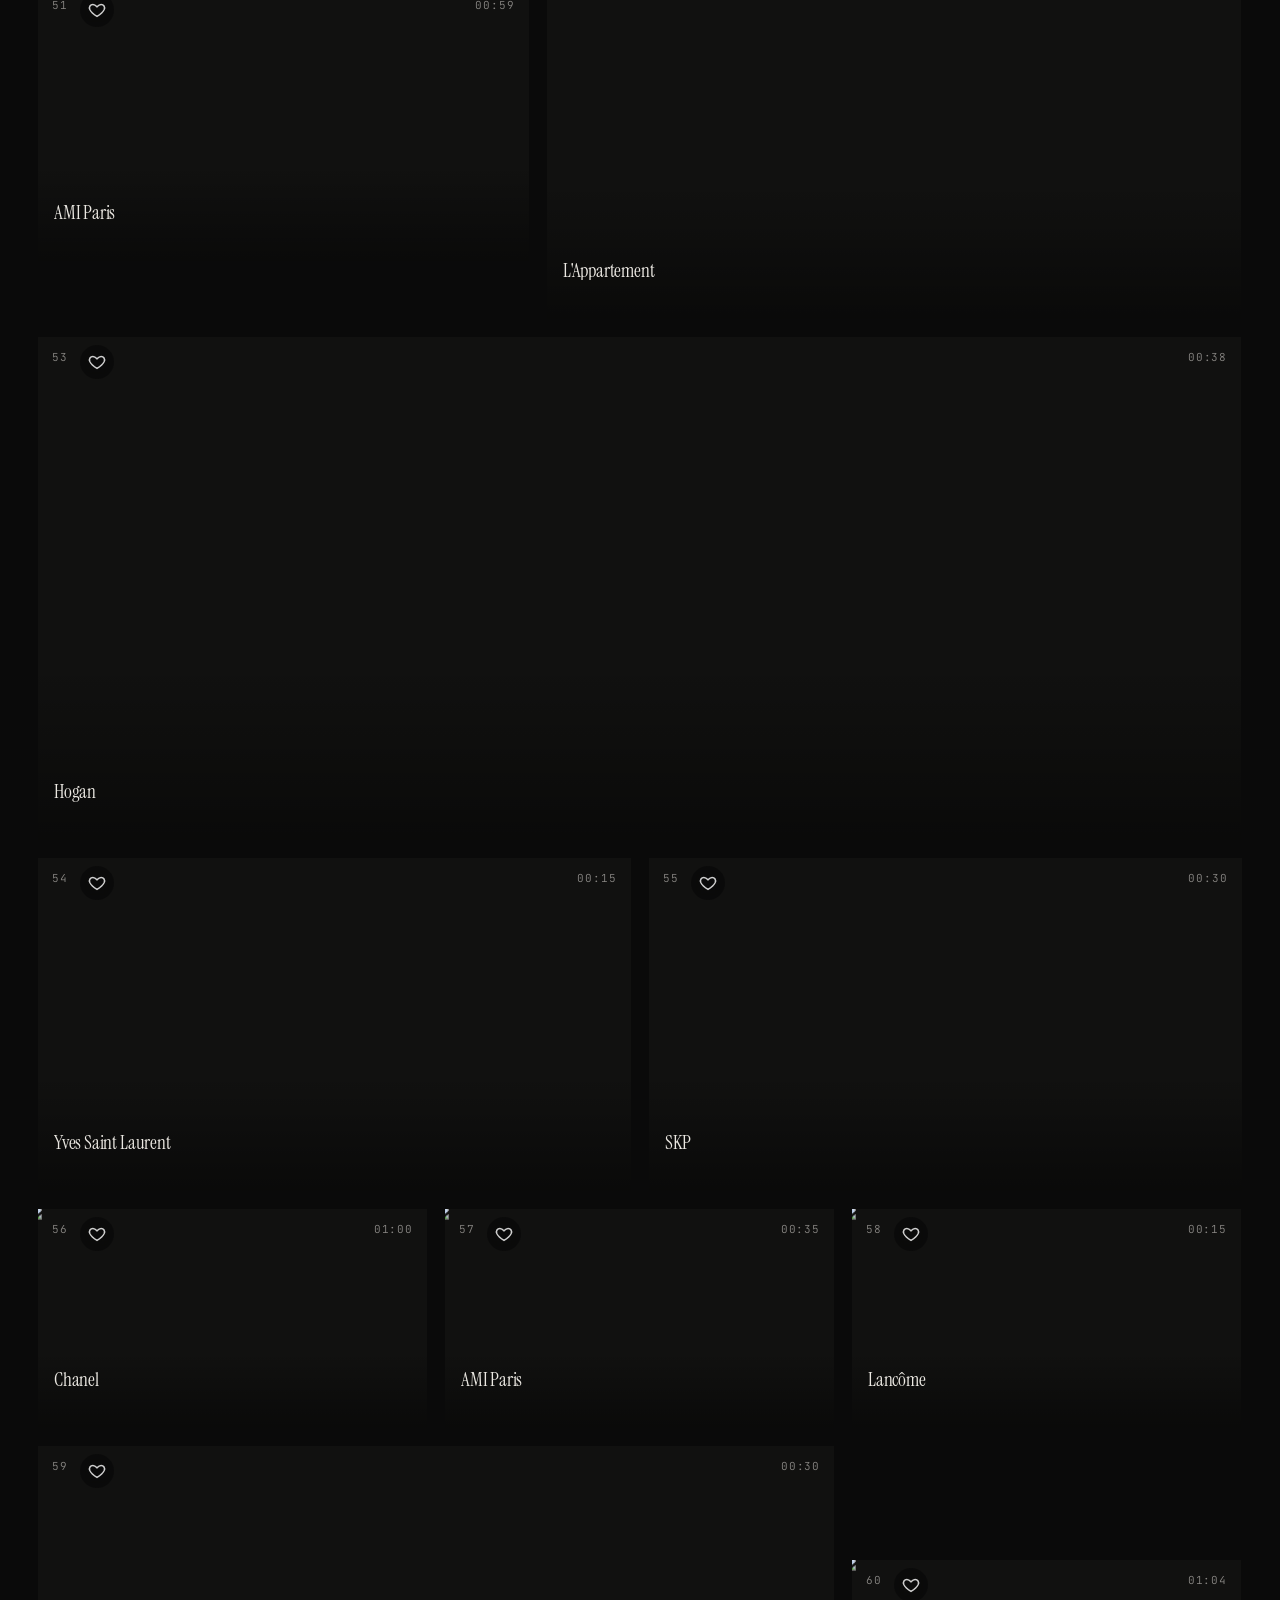
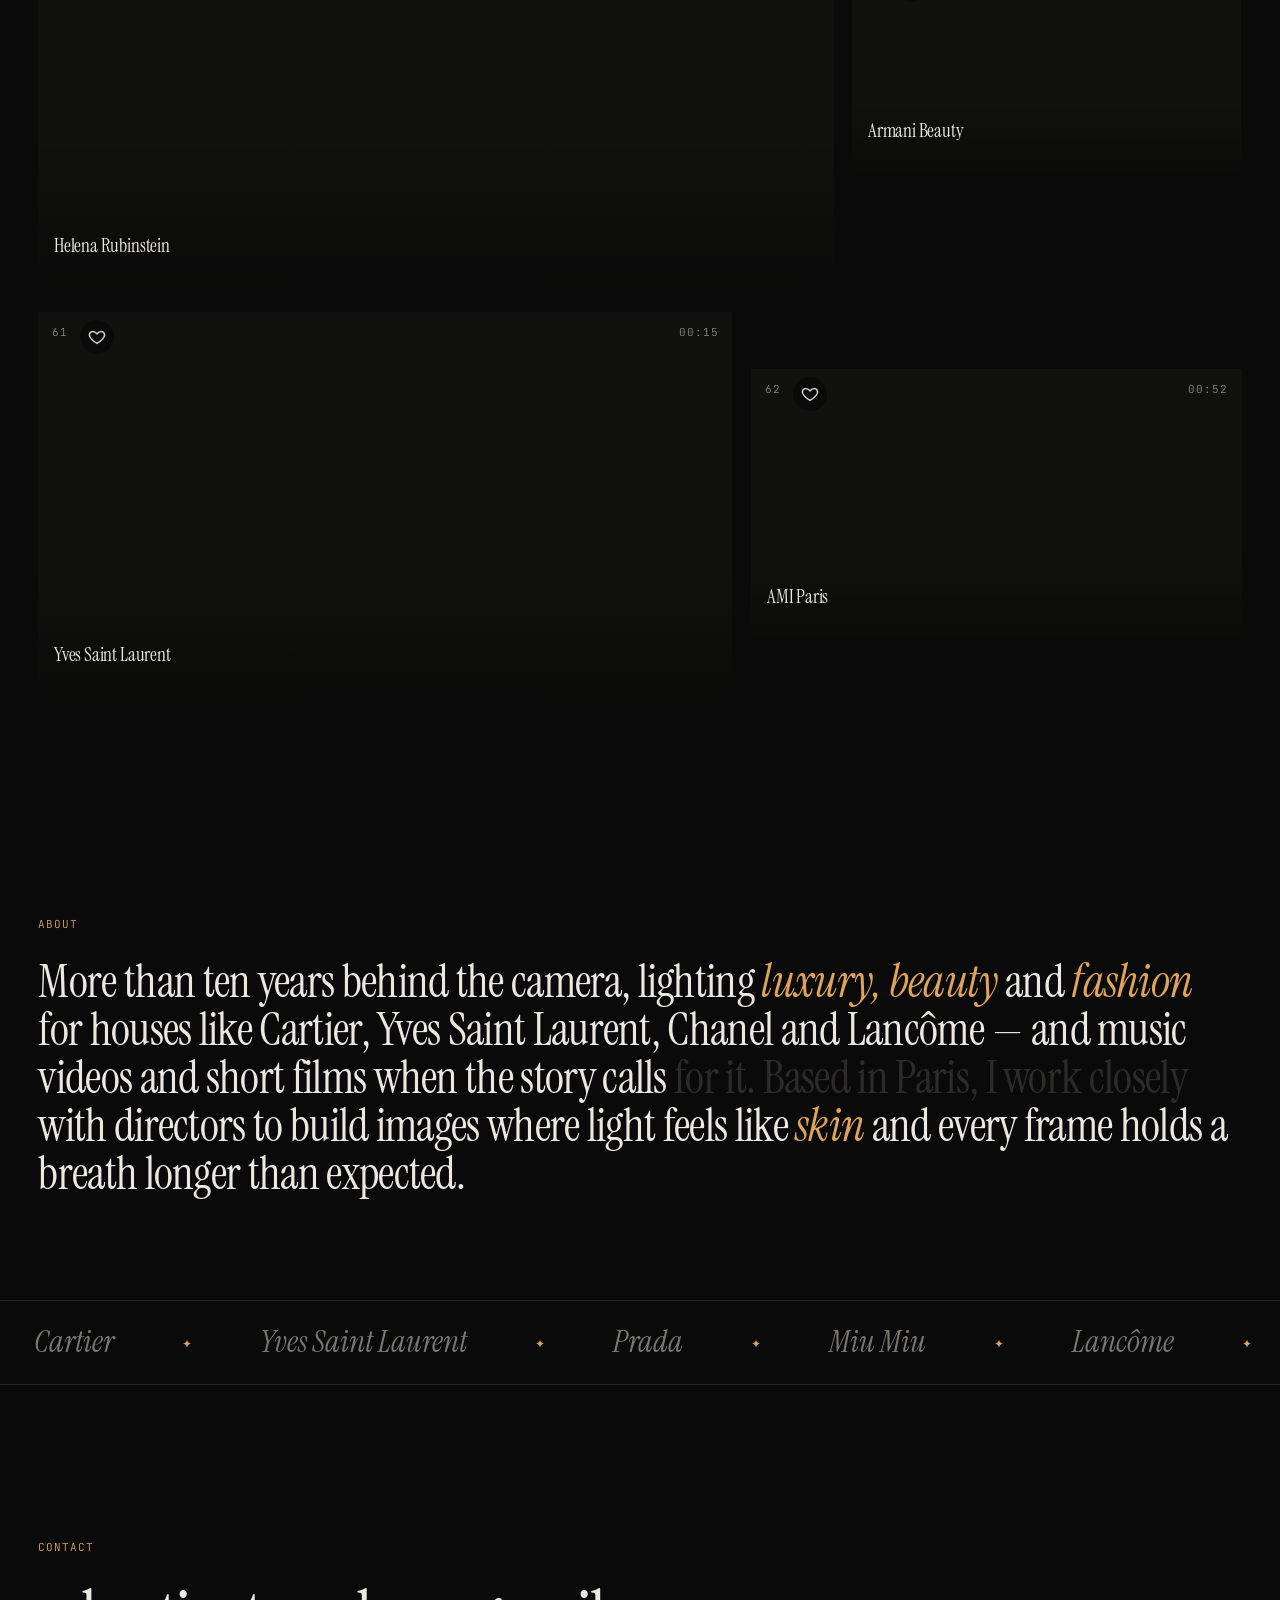
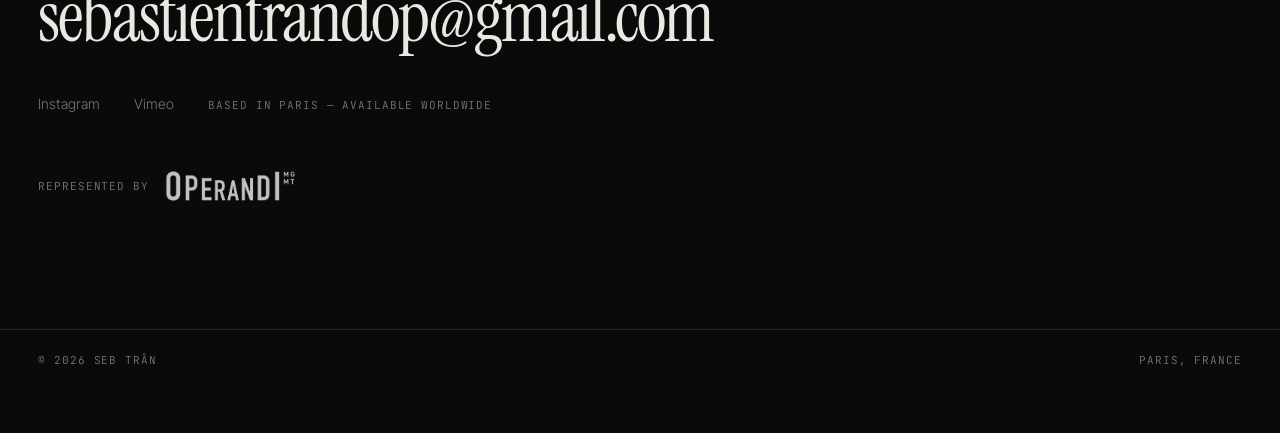
==== commit 6374f6f5: "Refresh 3 Vimeo thumbnails changed on Vimeo Co-Authored-By: Claude Sonnet 5.5 <noreply@anthropic.com" ====
--- a/index.html
+++ b/index.html
@@ -70,7 +70,7 @@
     ]
   }
   </script>
-  <link rel="stylesheet" href="style.css?v=1795000033">
+  <link rel="stylesheet" href="style.css?v=1795000034">
 </head>
 <body class="is-loading top-idle at-hero">
 
@@ -313,7 +313,7 @@
   </div>
 
   <script src="https://player.vimeo.com/api/player.js"></script>
-  <script src="films.js?v=1795000033"></script>
-  <script src="app.js?v=1795000033"></script>
+  <script src="films.js?v=1795000034"></script>
+  <script src="app.js?v=1795000034"></script>
 </body>
 </html>
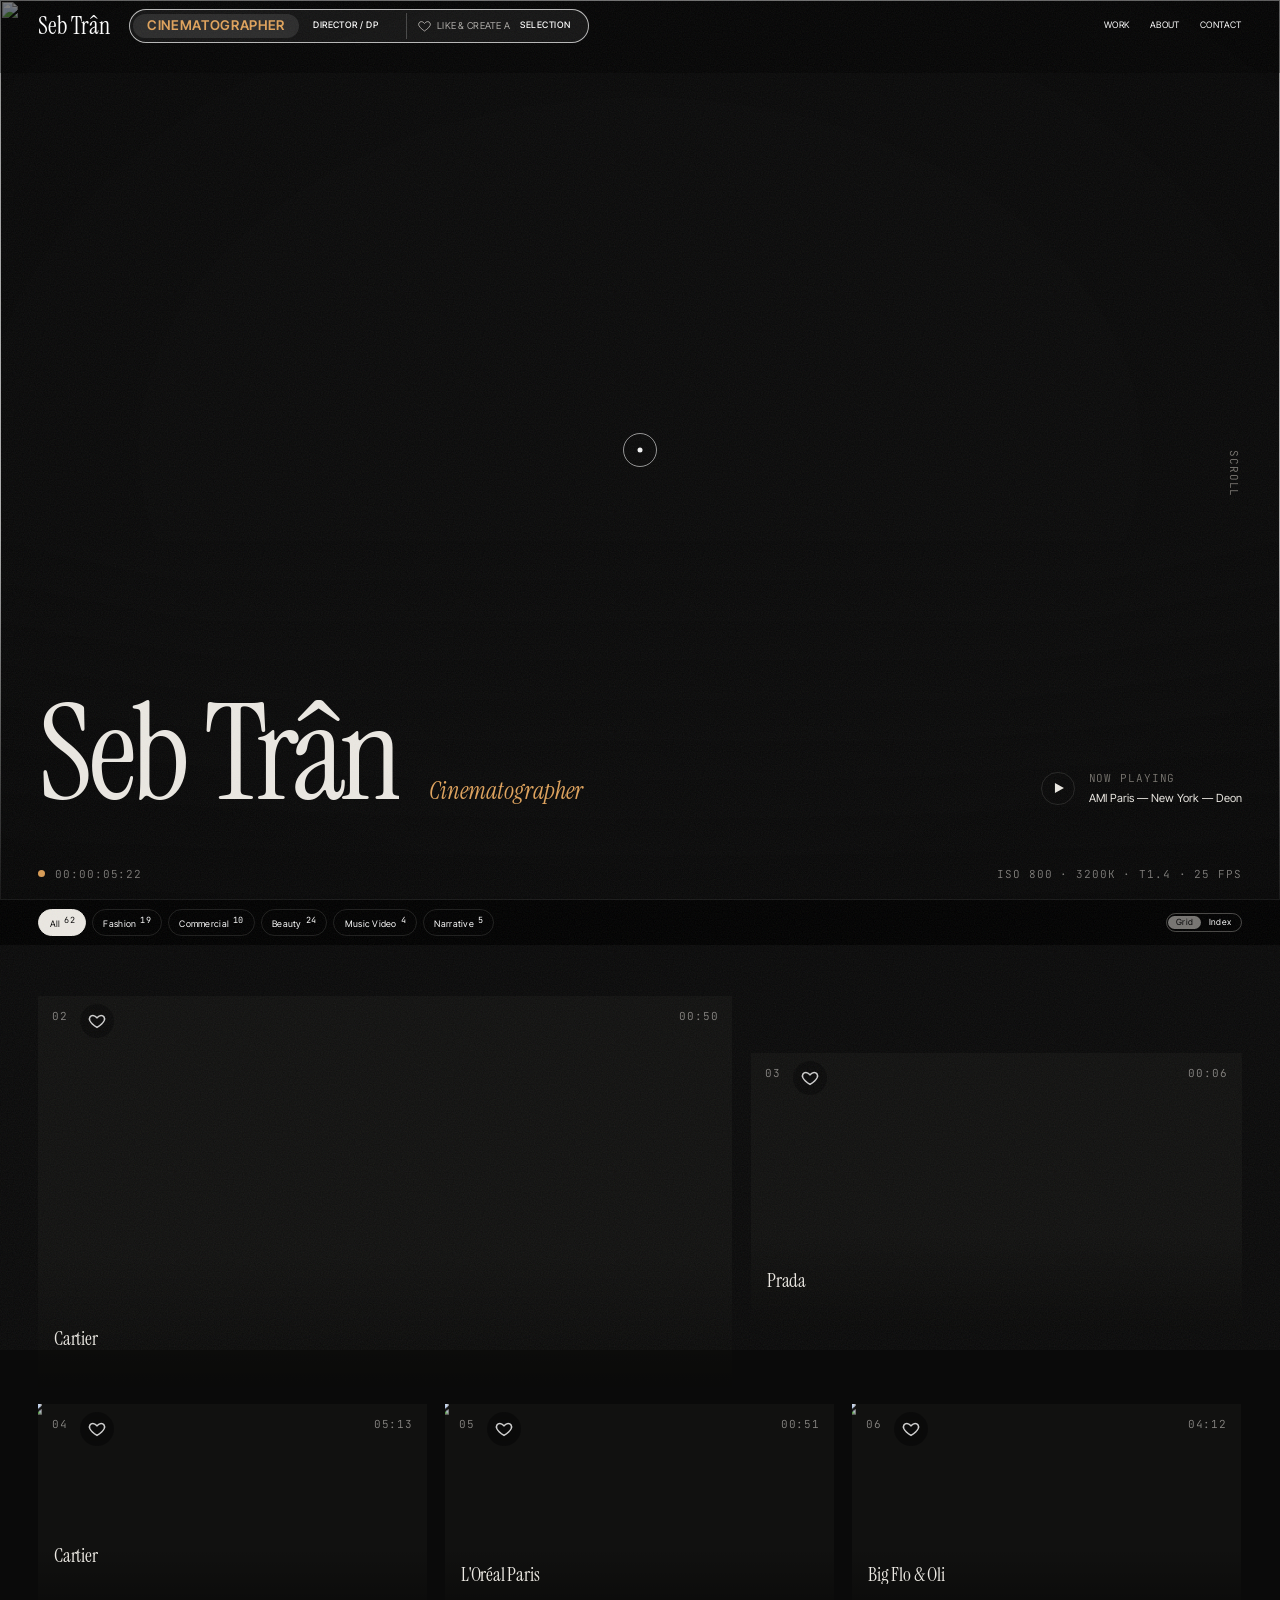
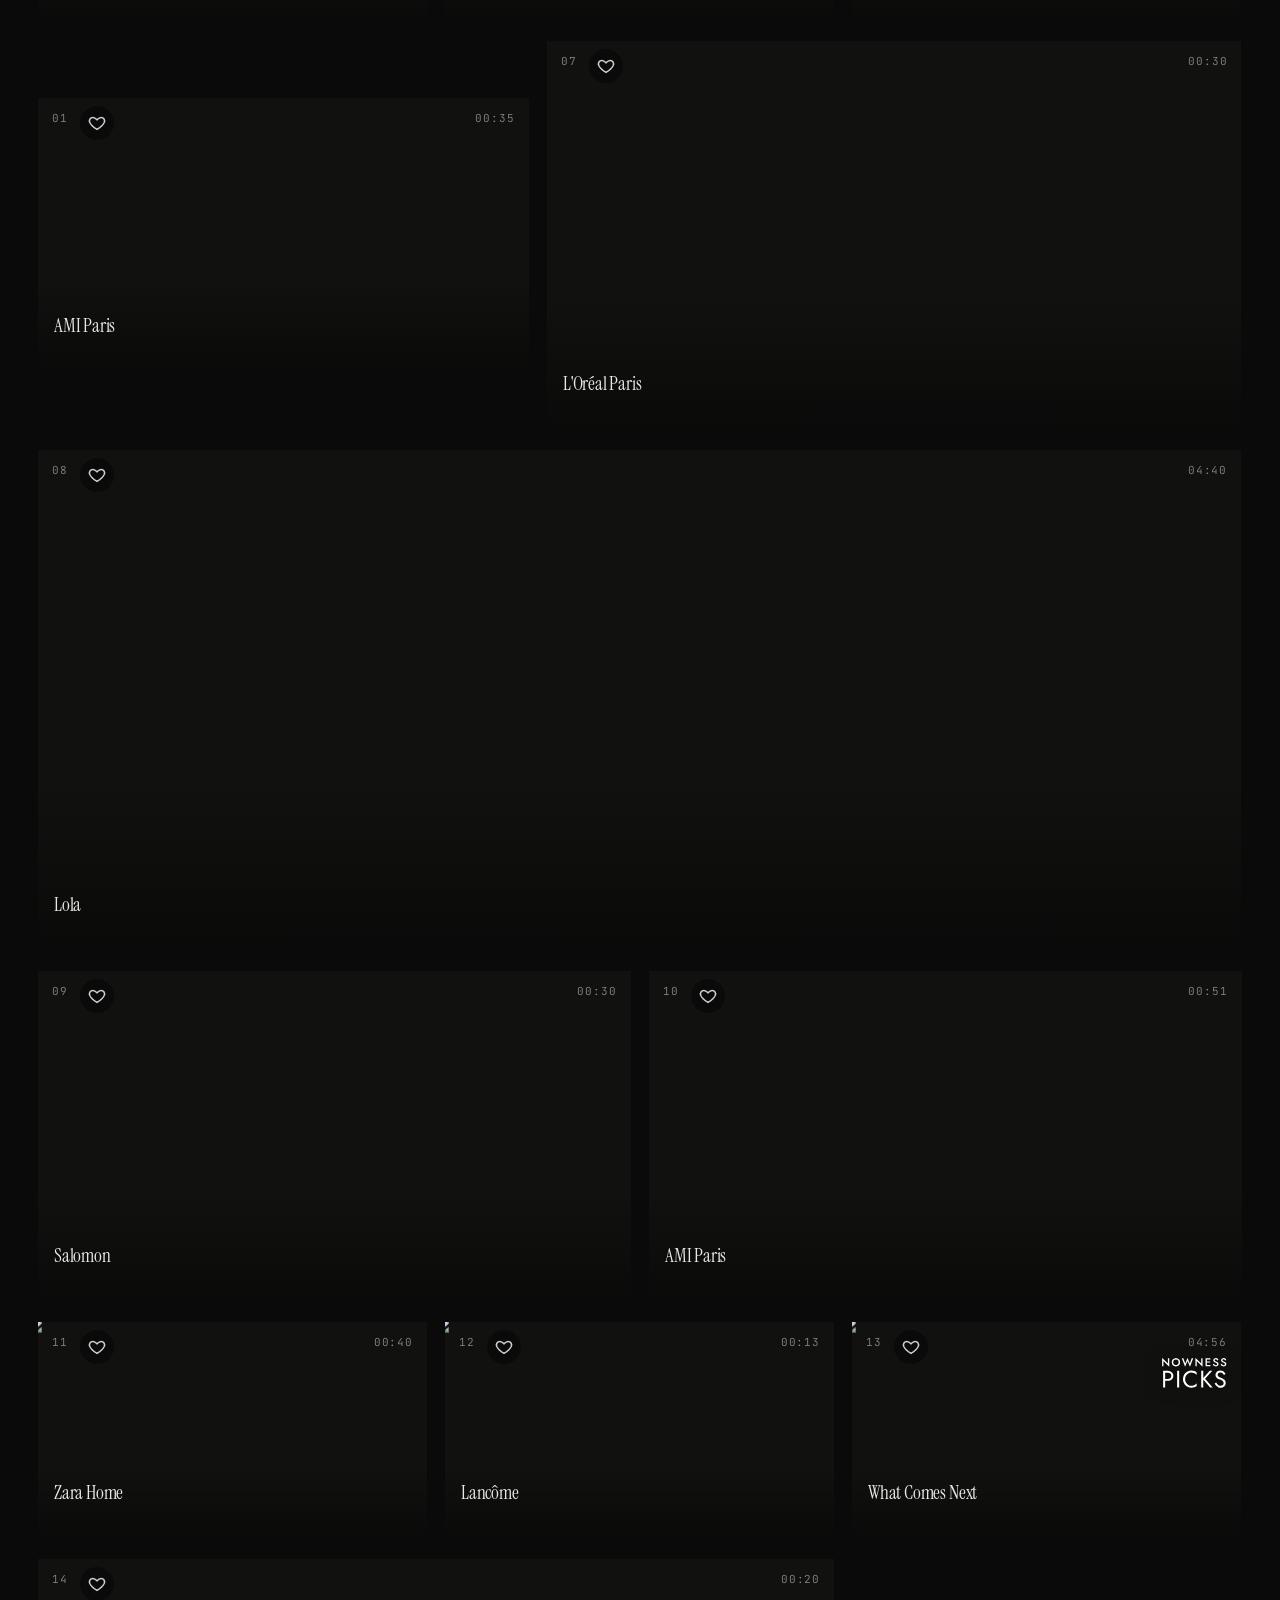
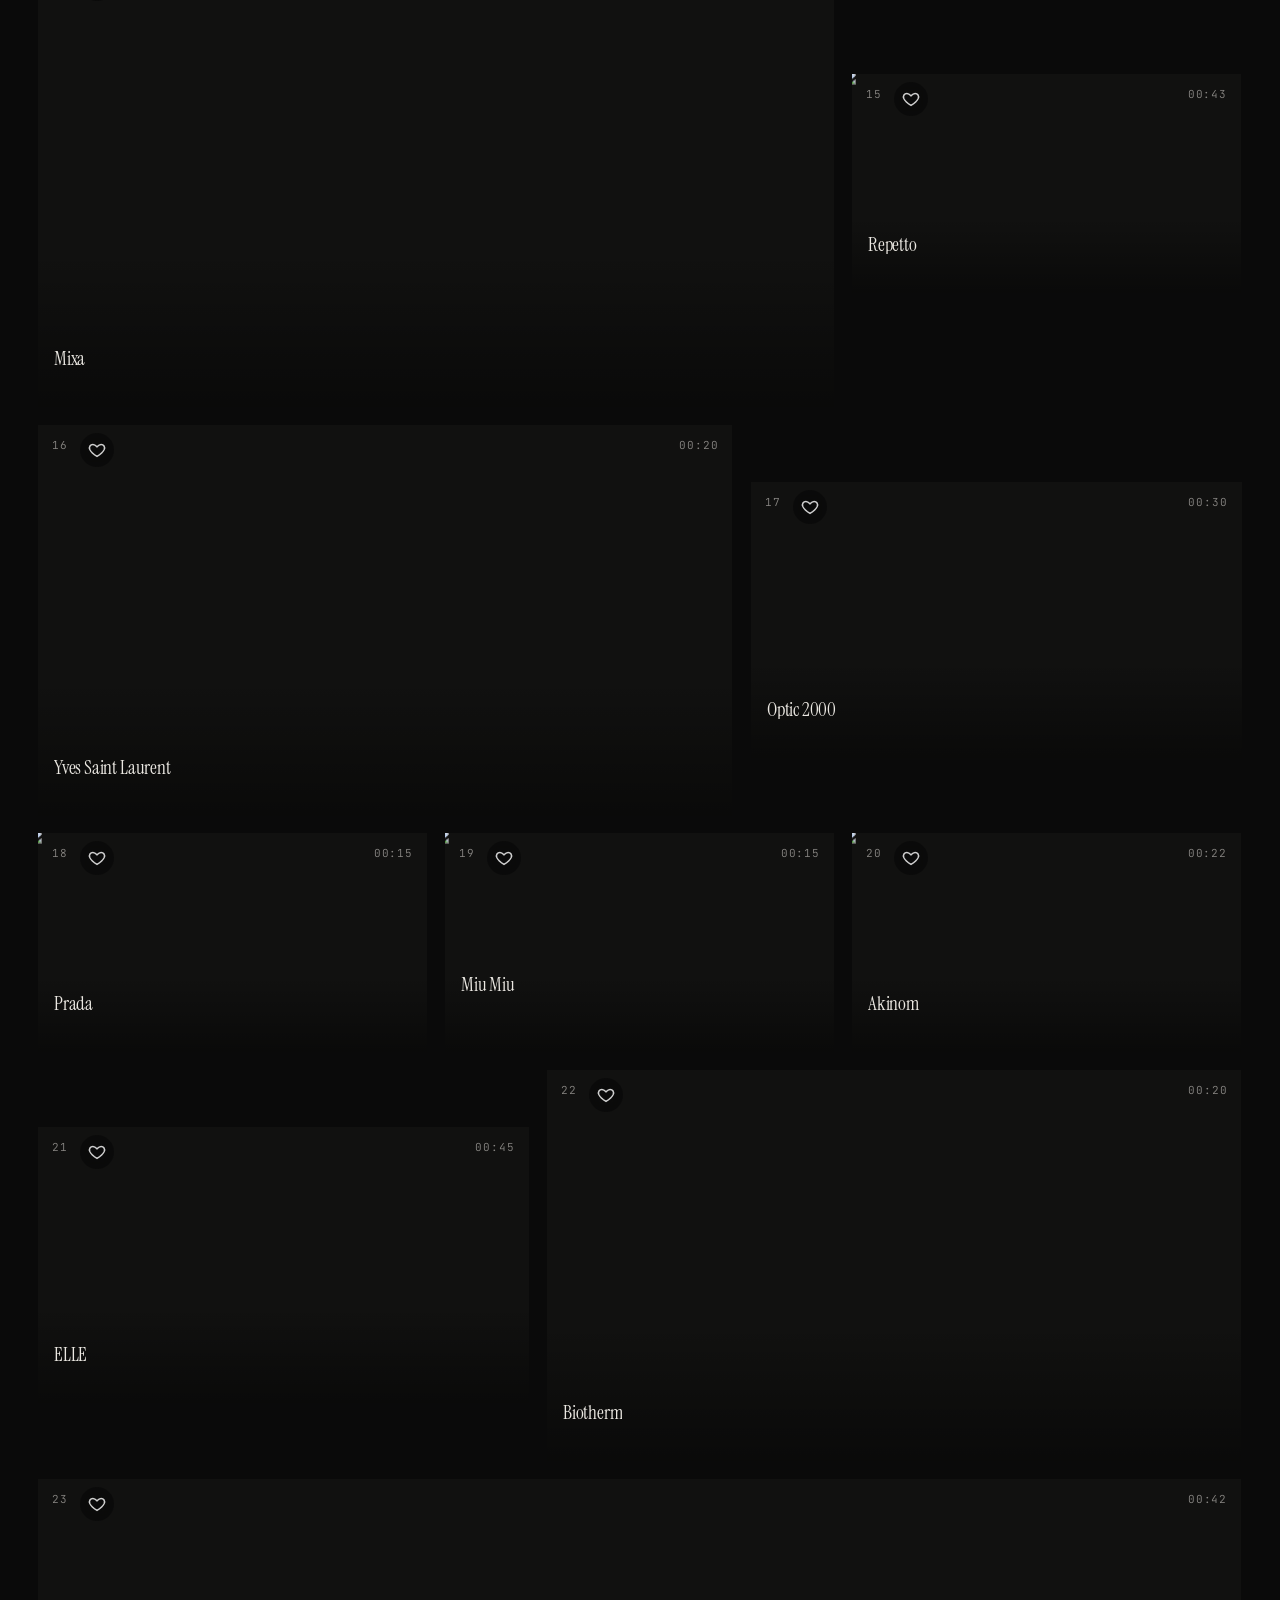
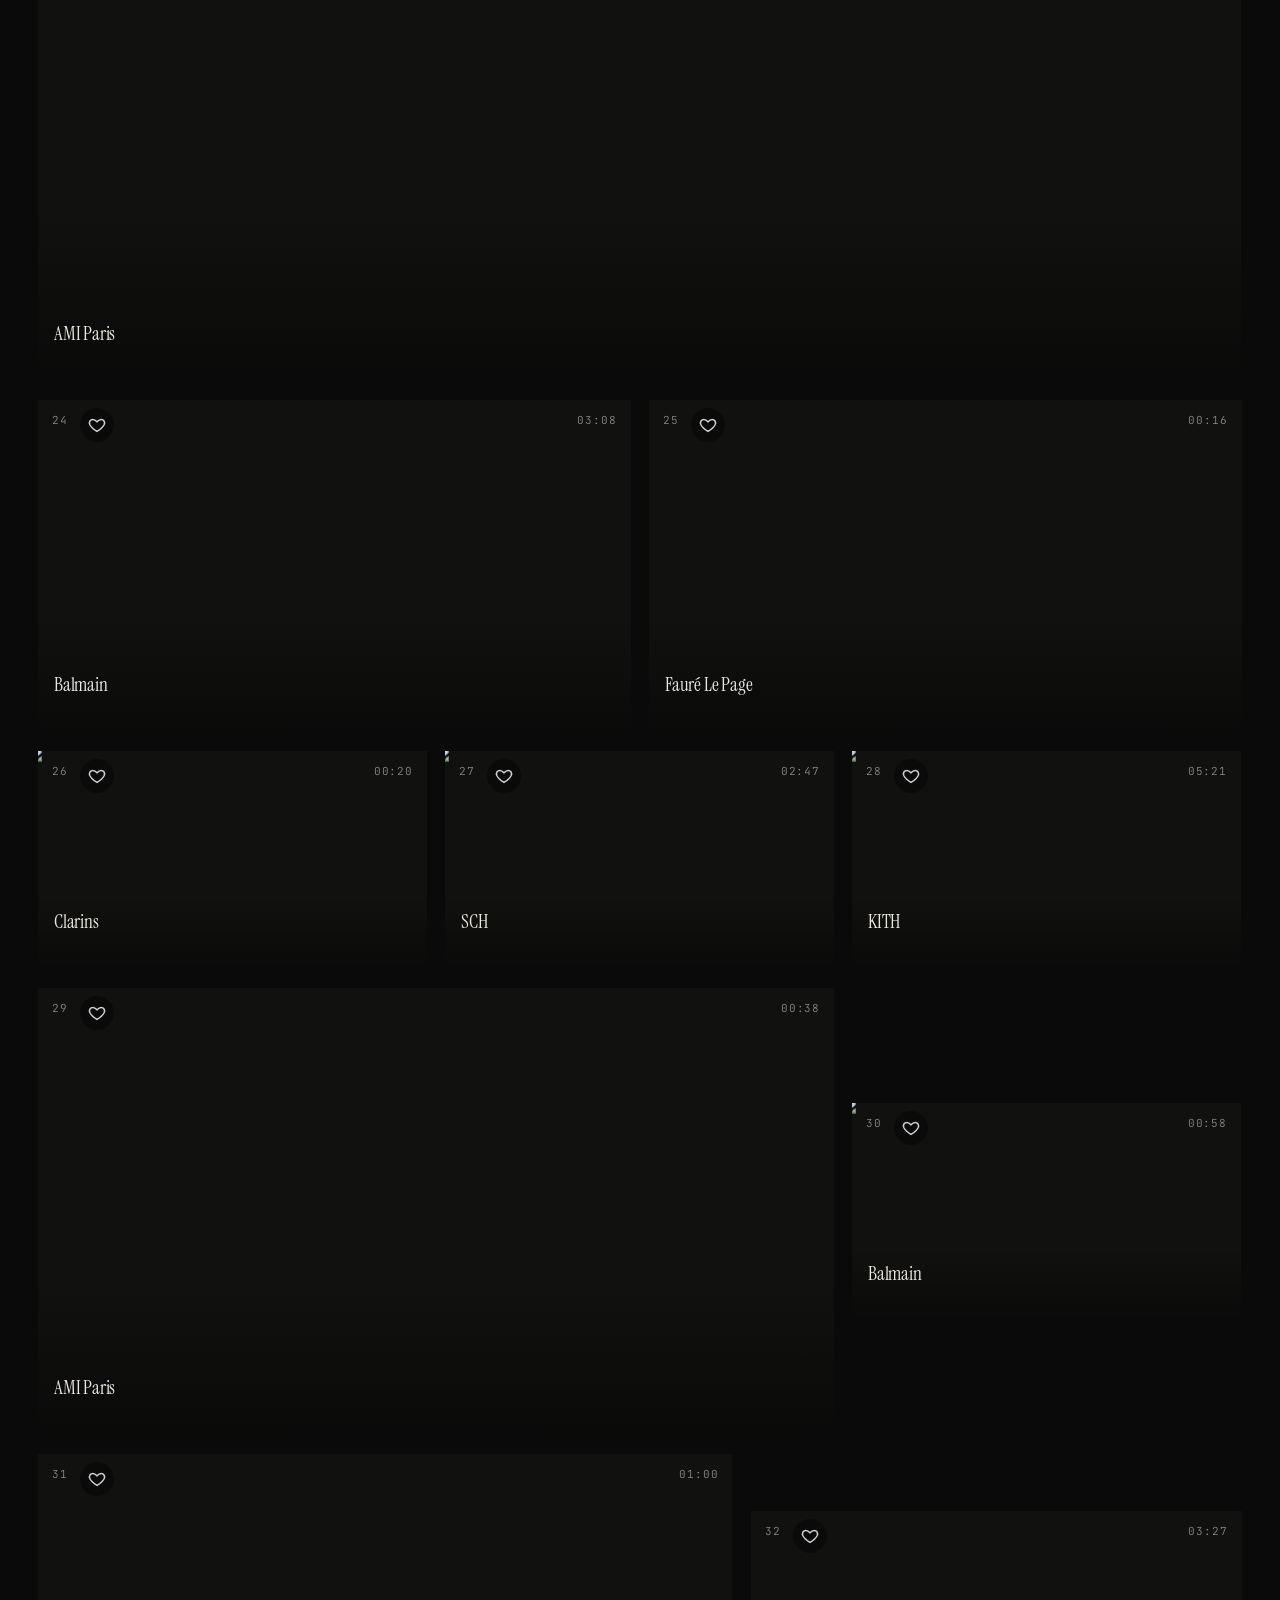
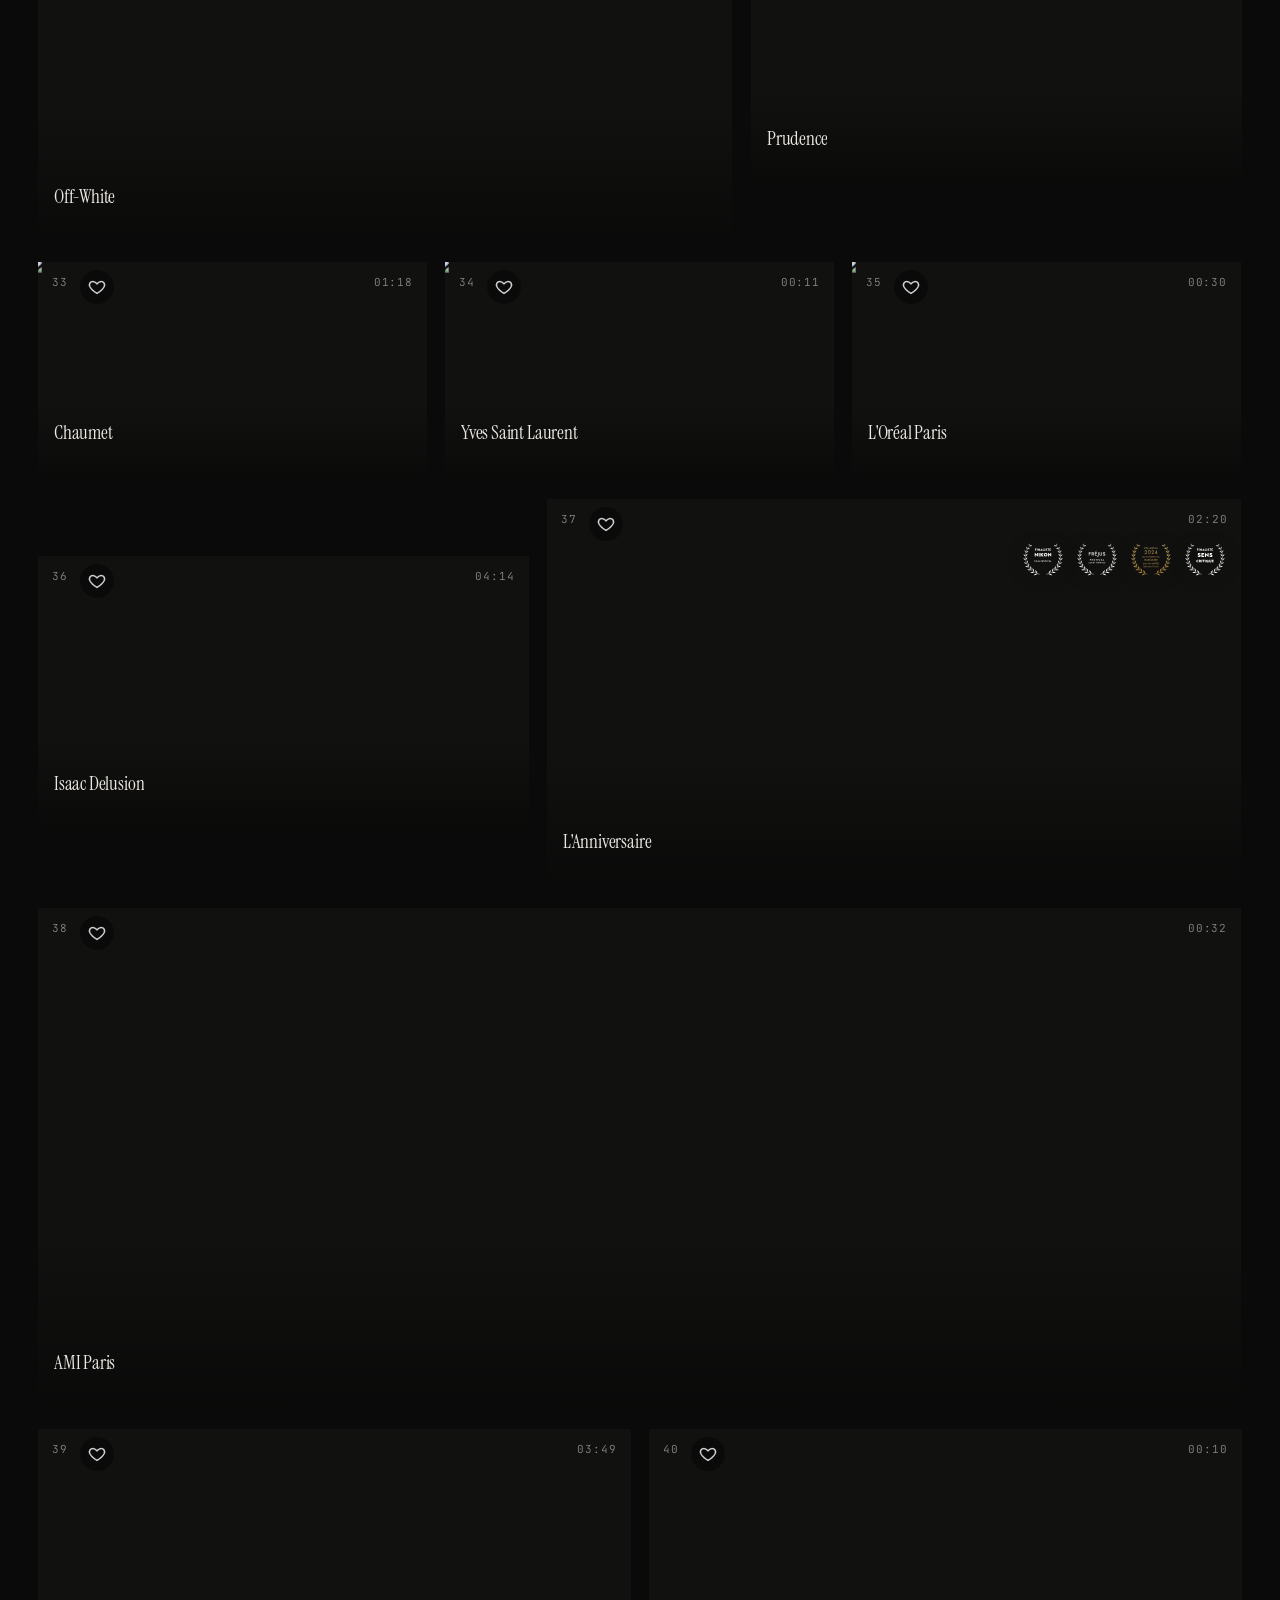
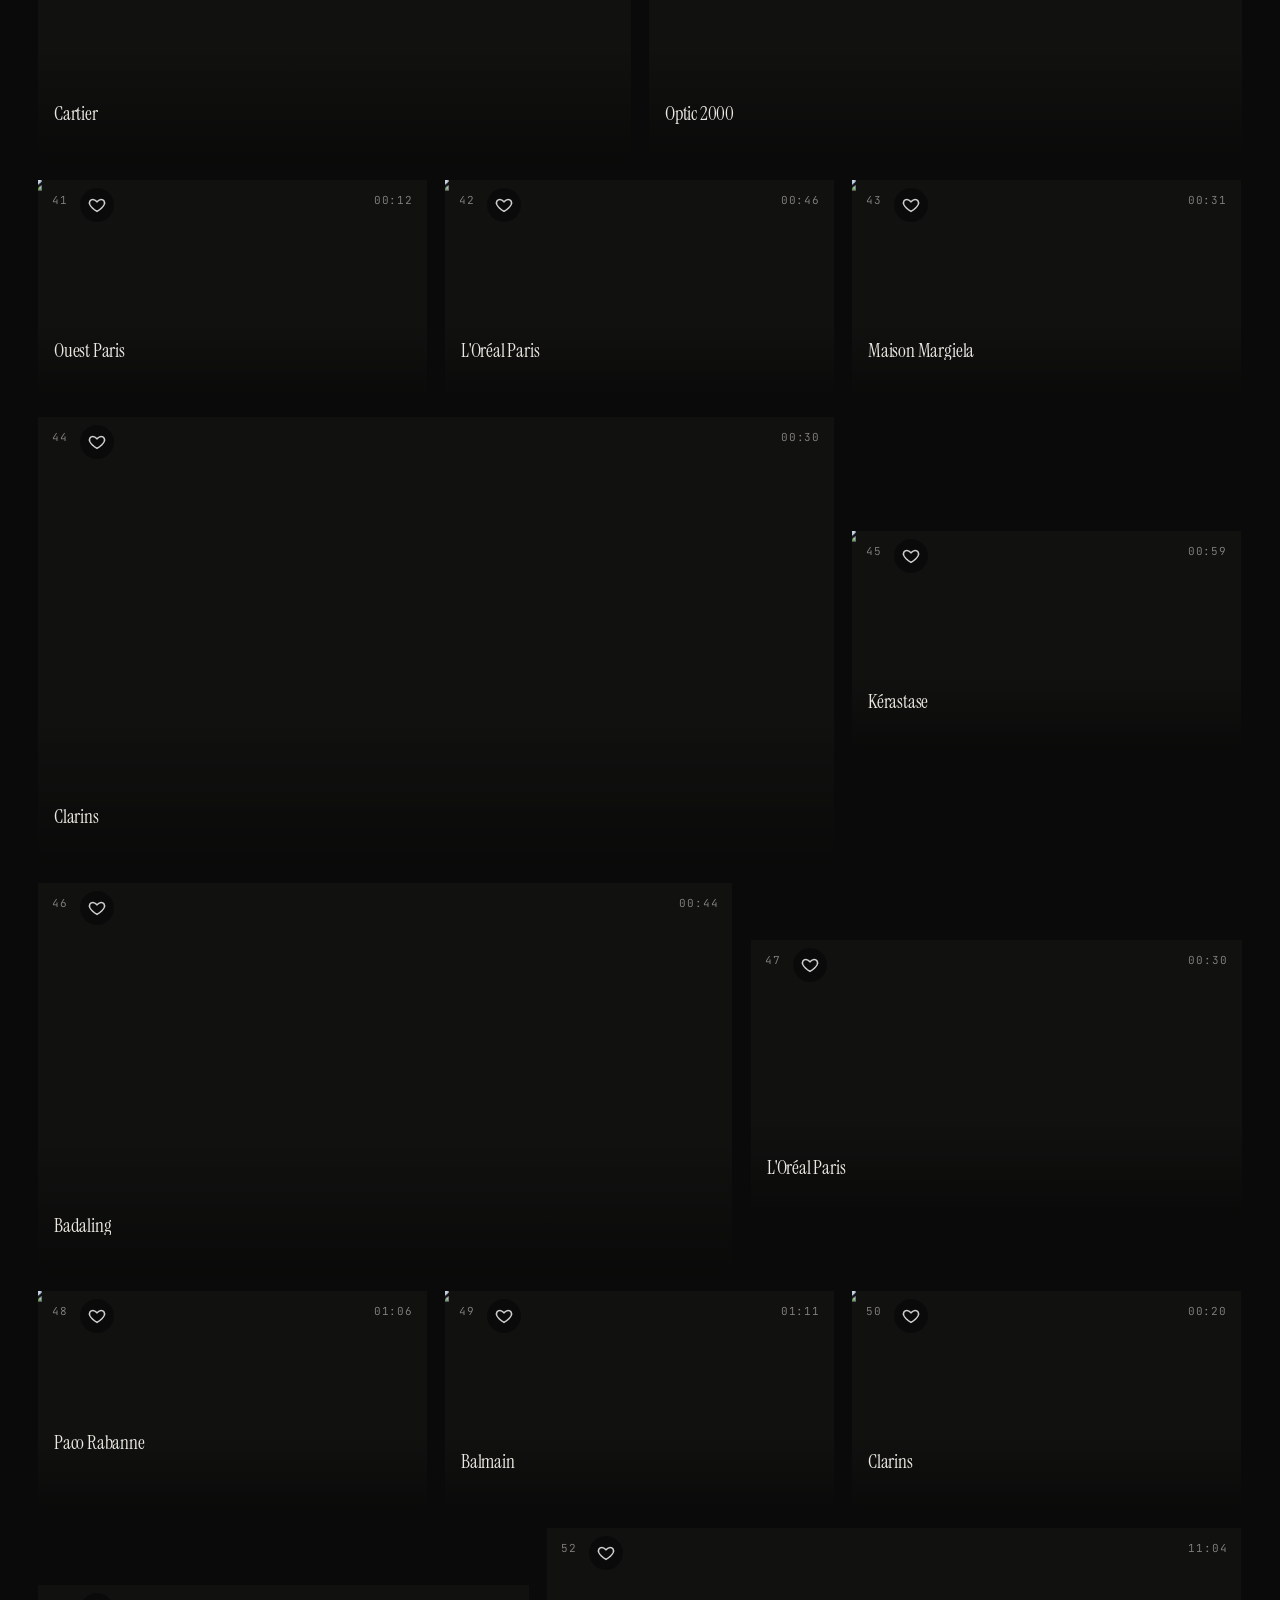
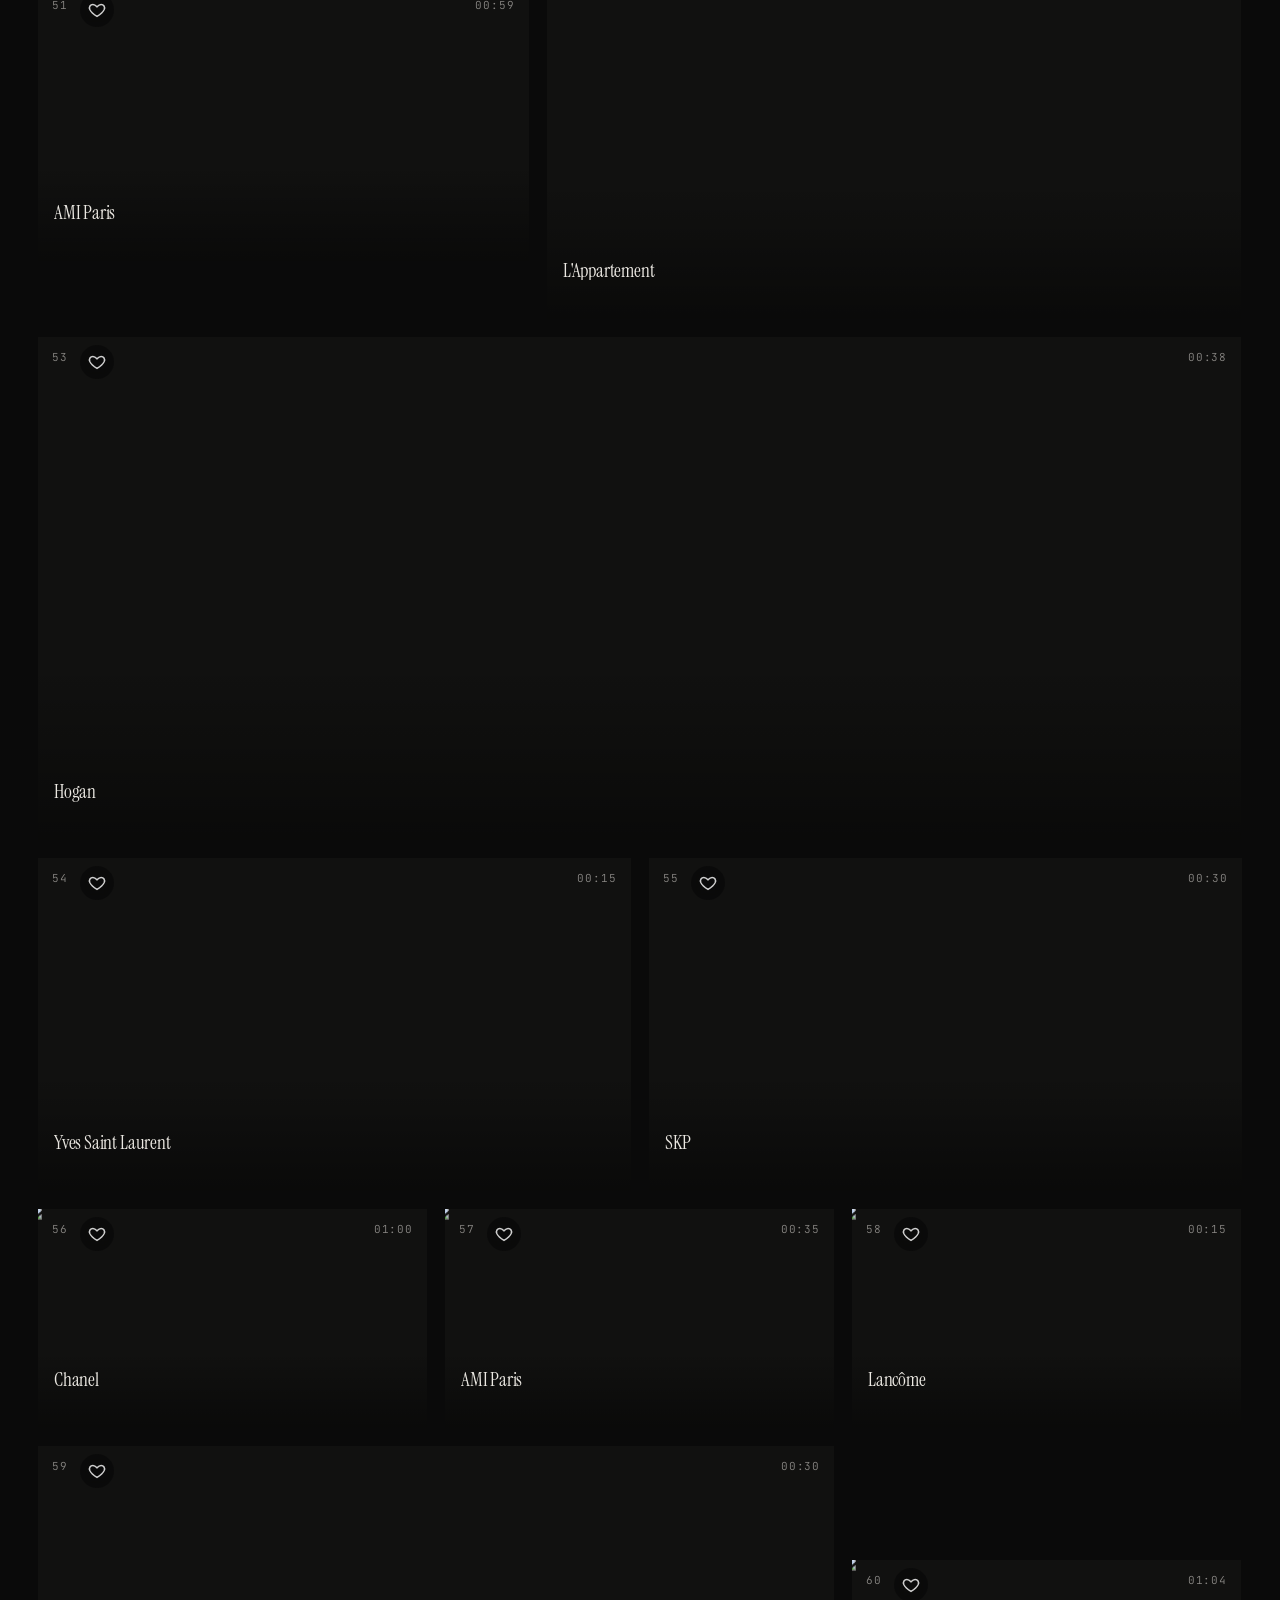
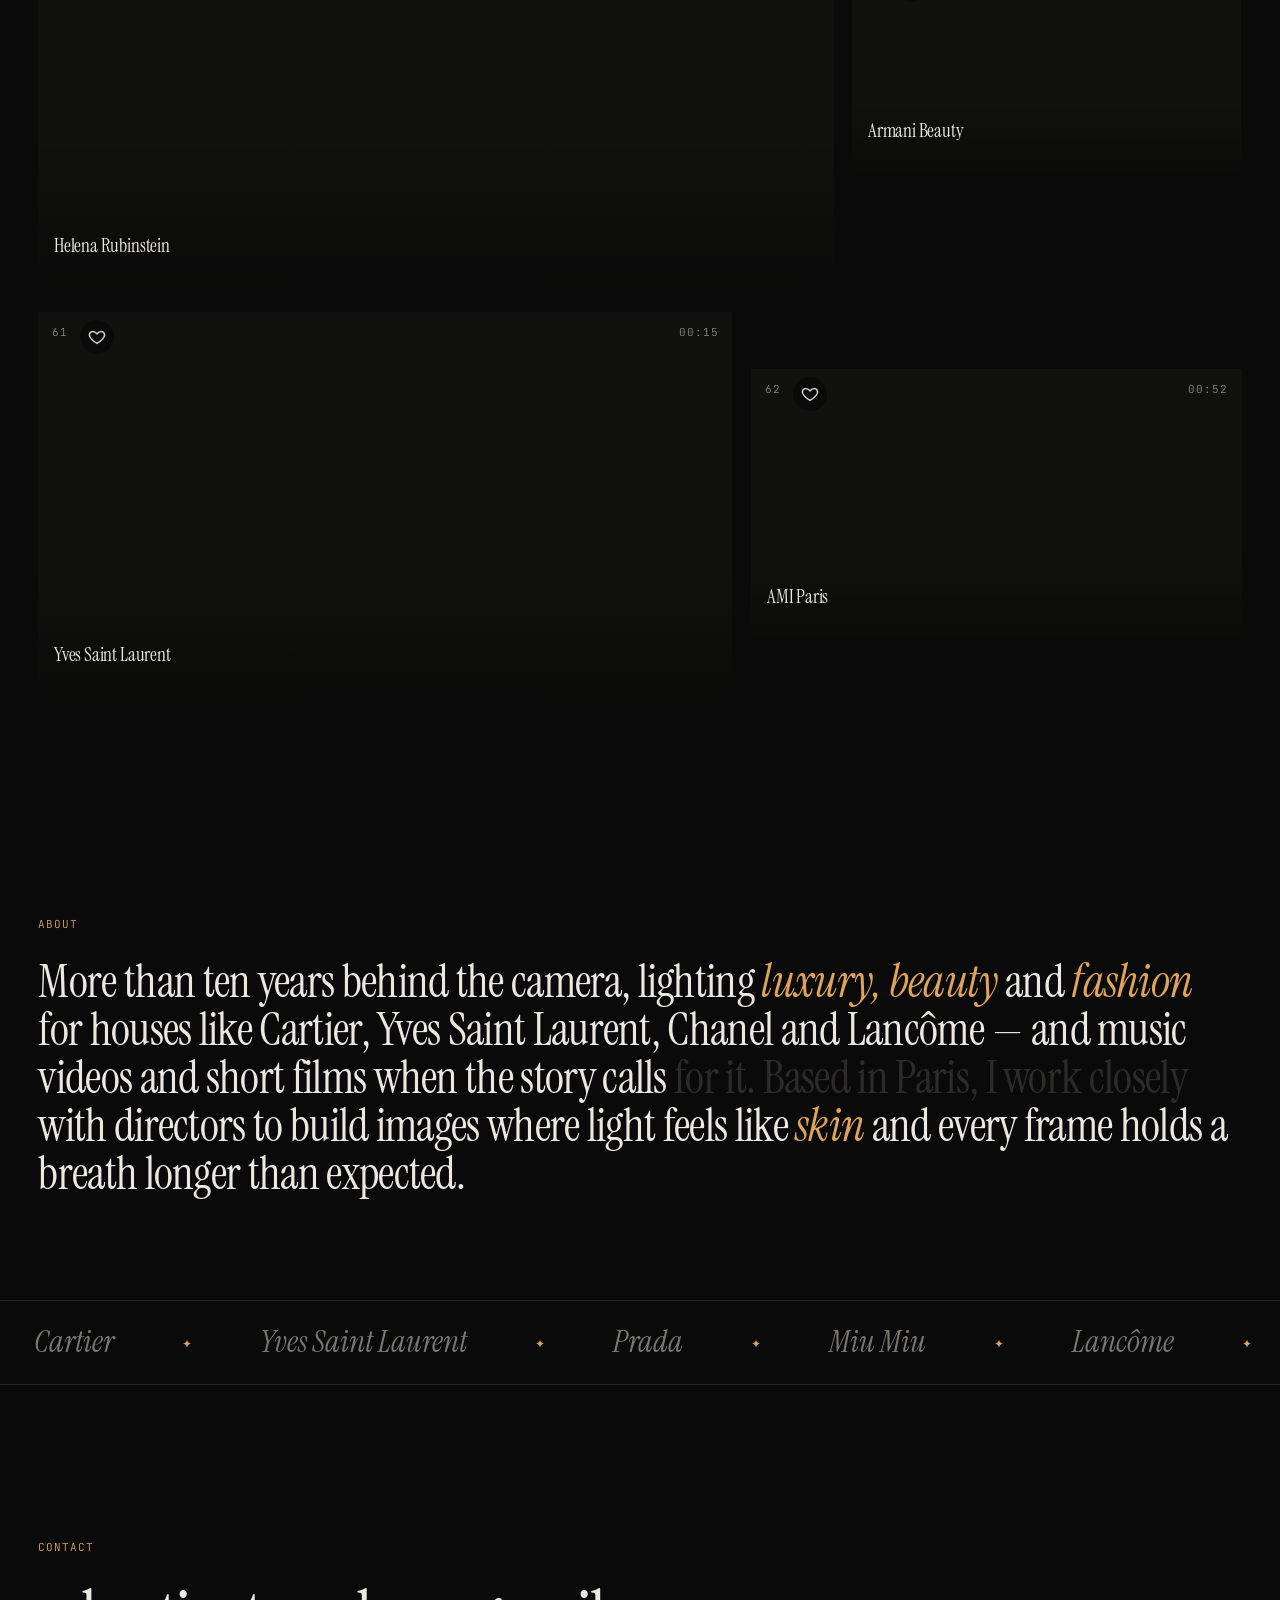
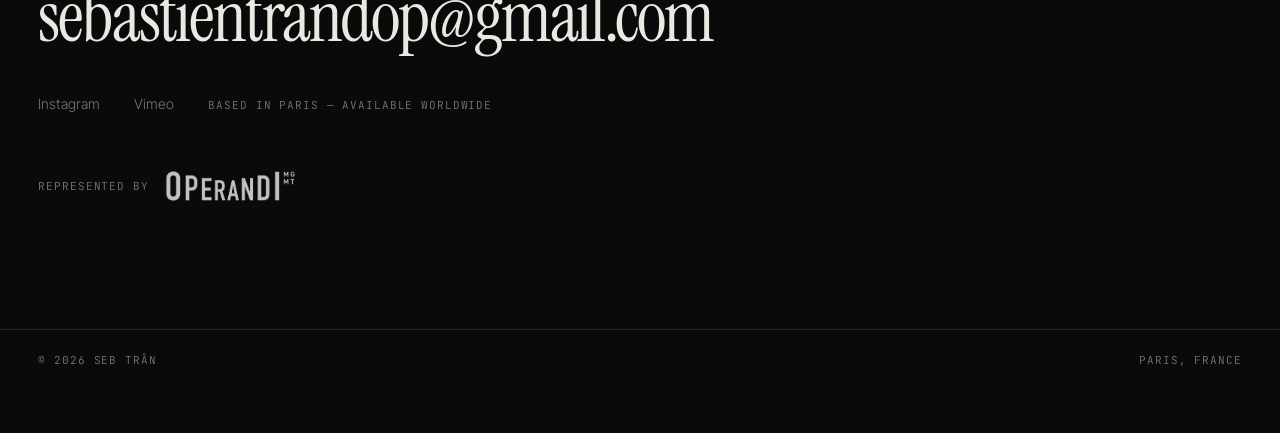
==== commit 05c4696b: "Category click scrolls back to the header film Co-Authored-By: Claude Sonnet 5.5 <noreply@anthropic." ====
--- a/index.html
+++ b/index.html
@@ -70,7 +70,7 @@
     ]
   }
   </script>
-  <link rel="stylesheet" href="style.css?v=1795000034">
+  <link rel="stylesheet" href="style.css?v=1795000035">
 </head>
 <body class="is-loading top-idle at-hero">
 
@@ -313,7 +313,7 @@
   </div>
 
   <script src="https://player.vimeo.com/api/player.js"></script>
-  <script src="films.js?v=1795000034"></script>
-  <script src="app.js?v=1795000034"></script>
+  <script src="films.js?v=1795000035"></script>
+  <script src="app.js?v=1795000035"></script>
 </body>
 </html>
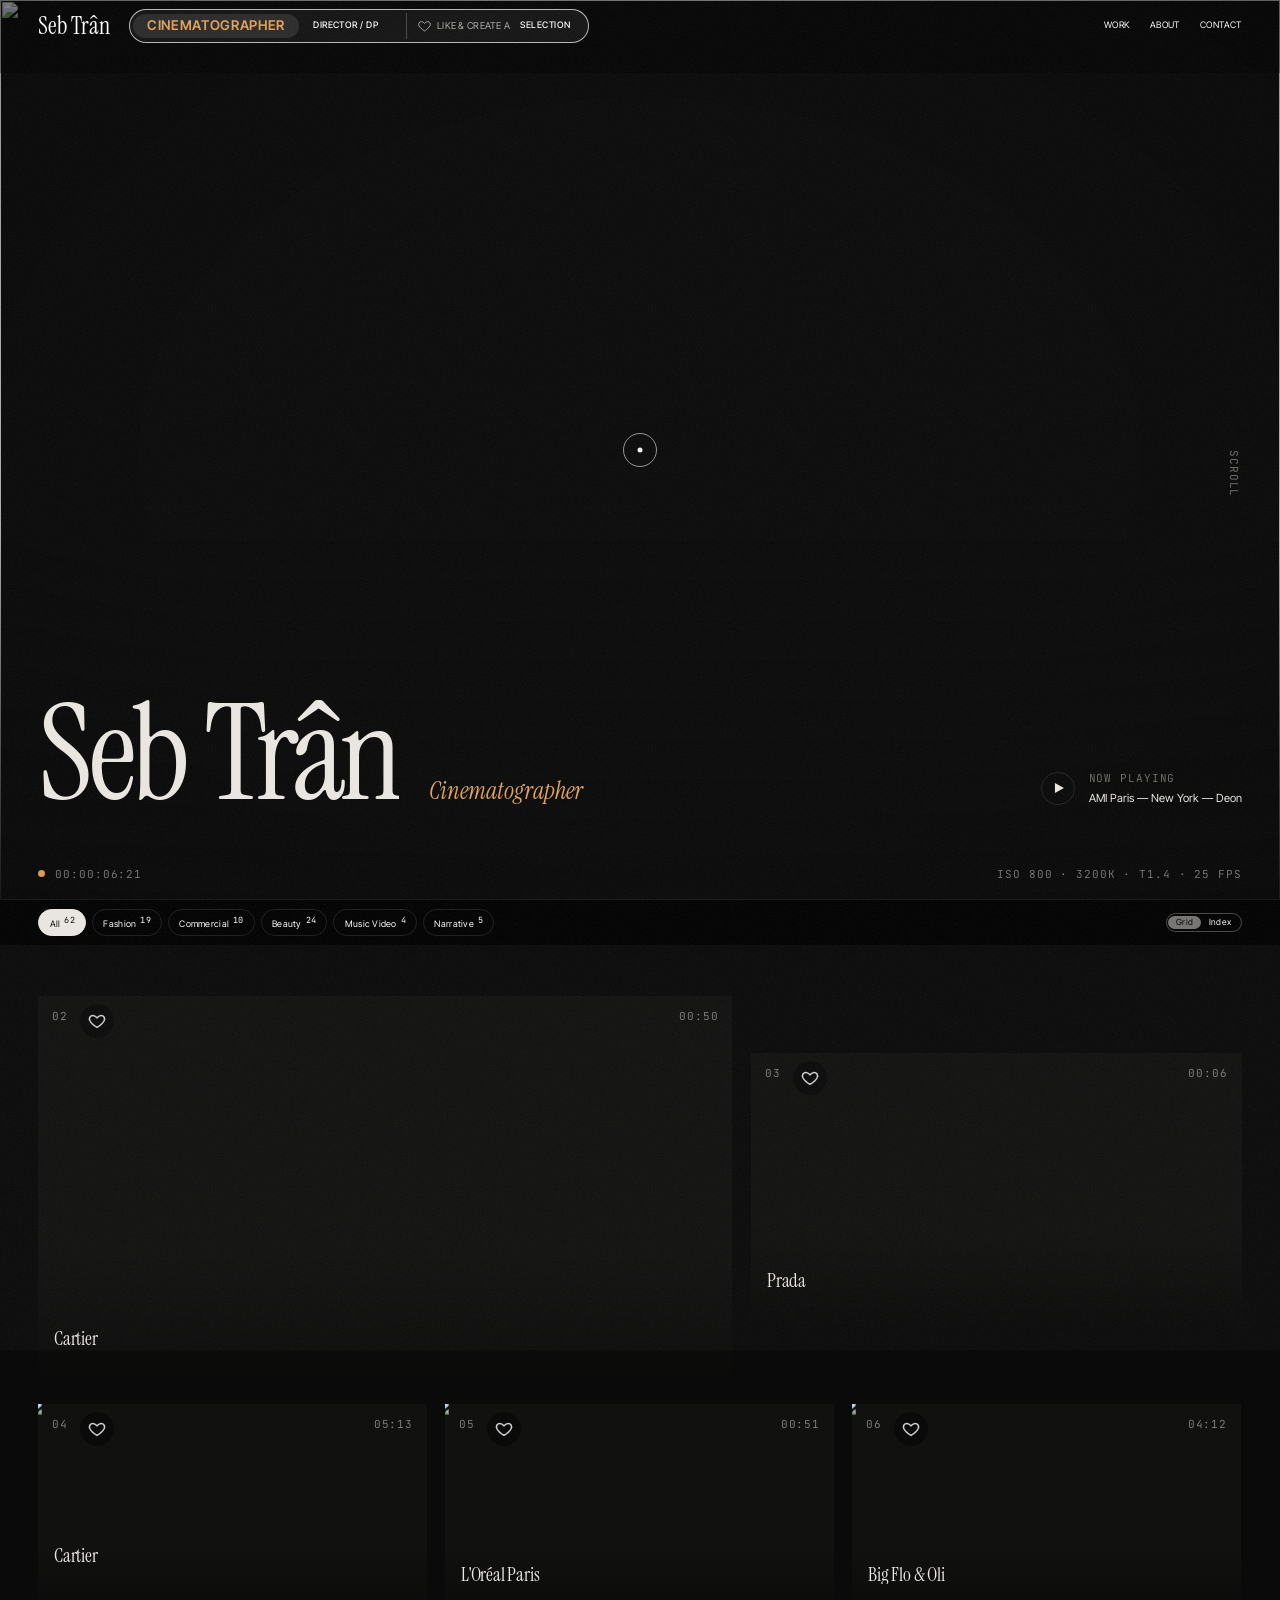
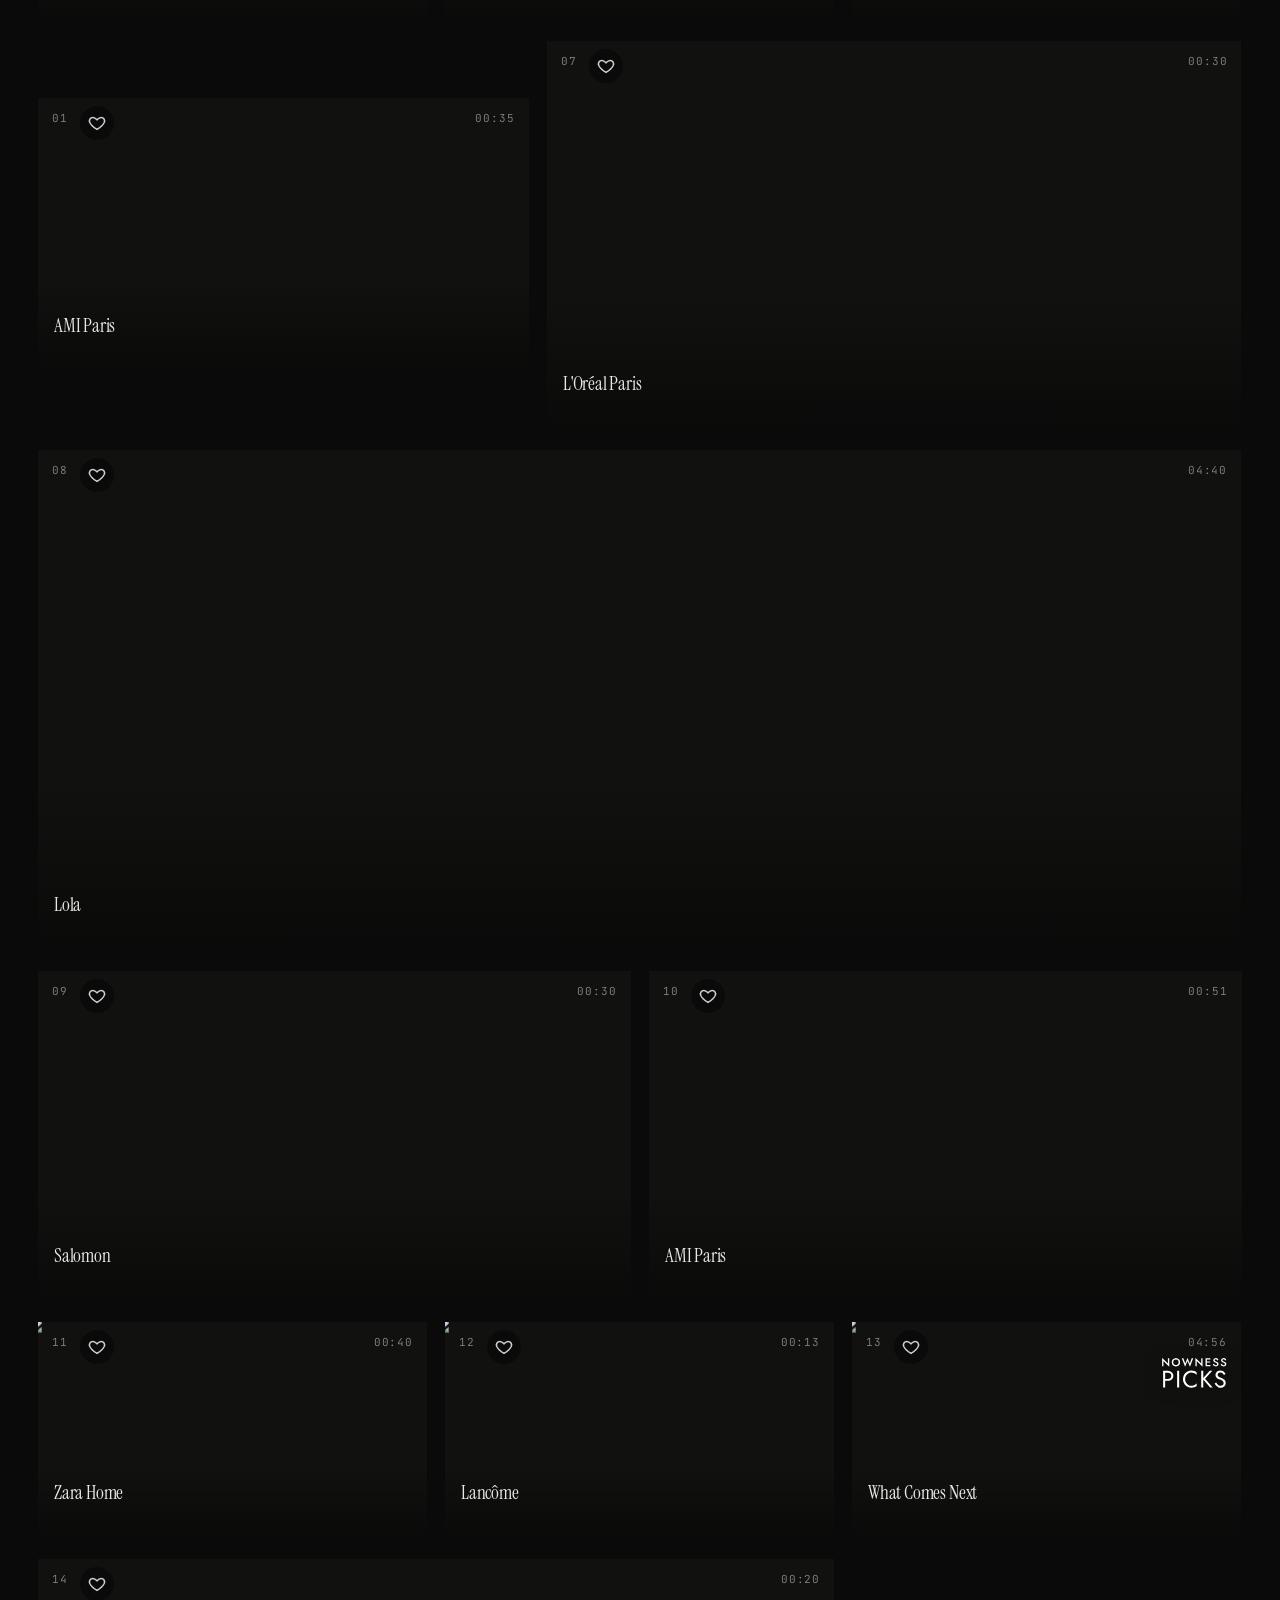
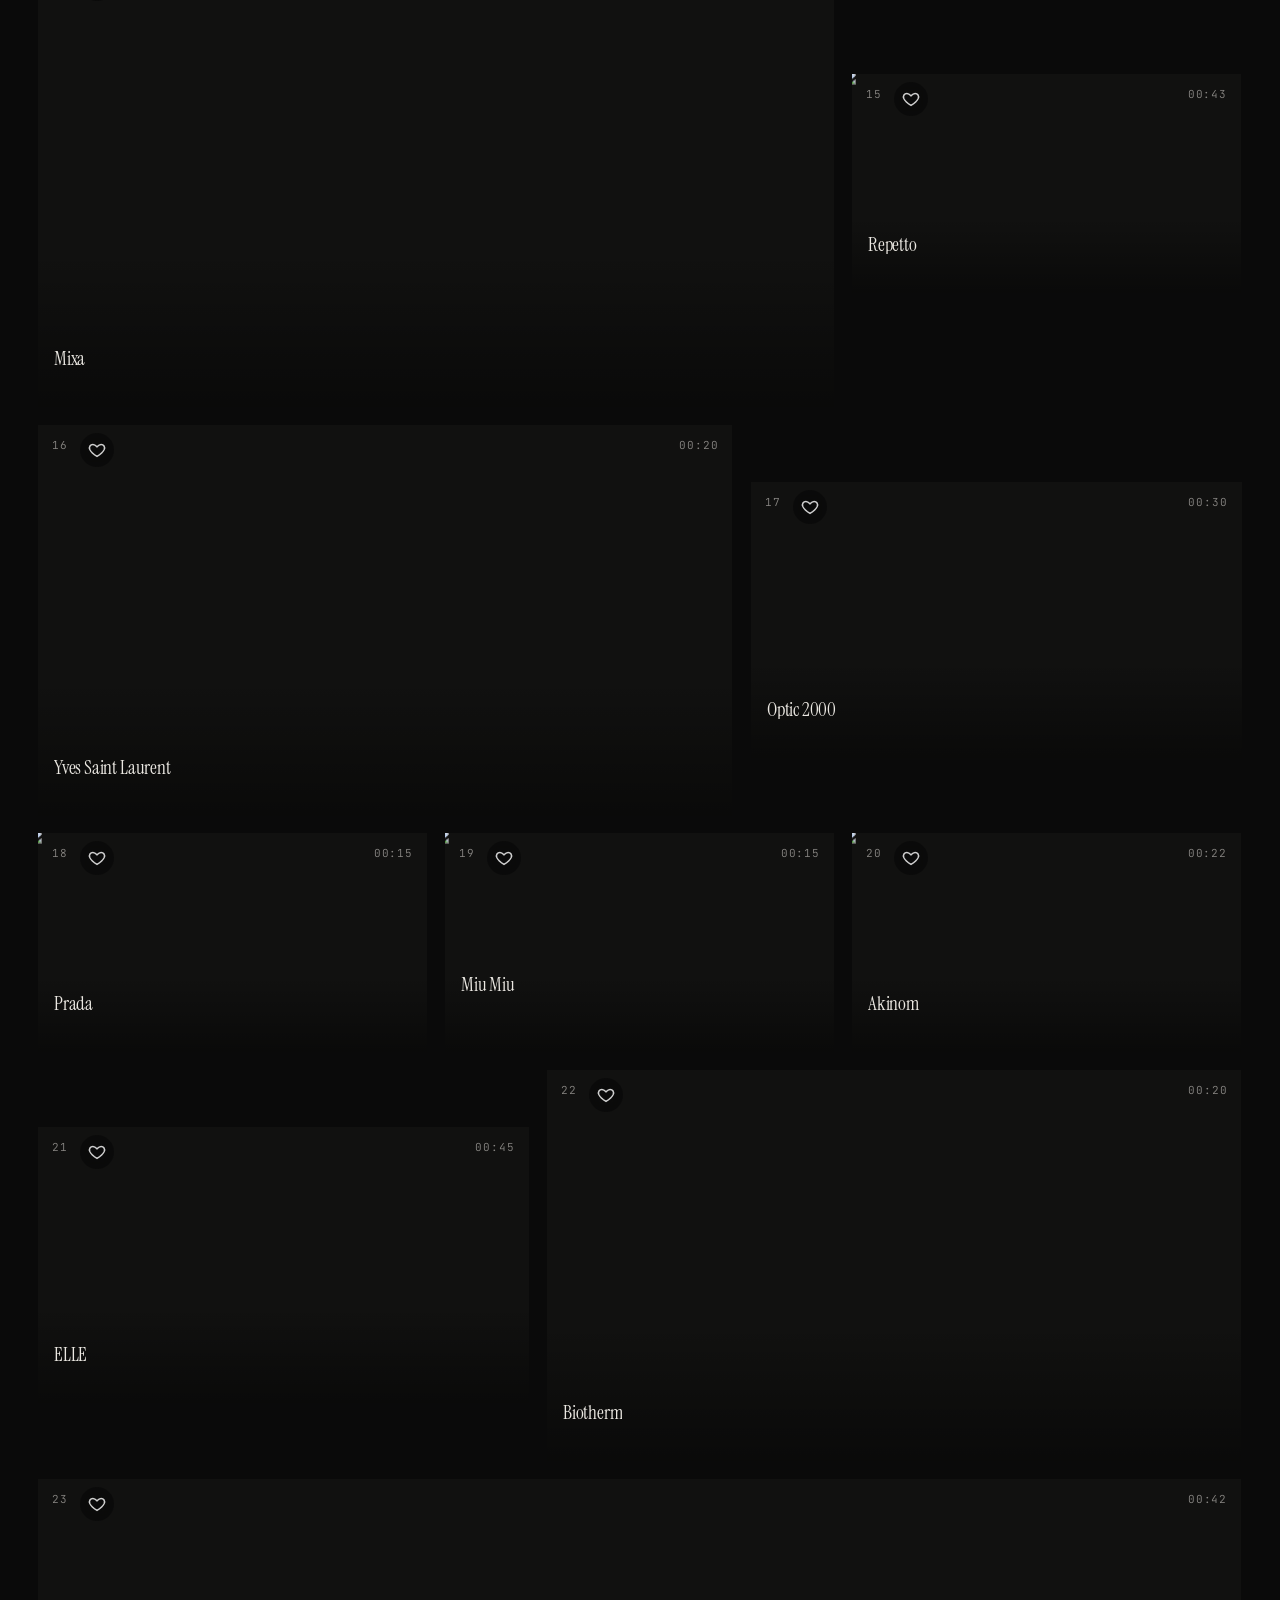
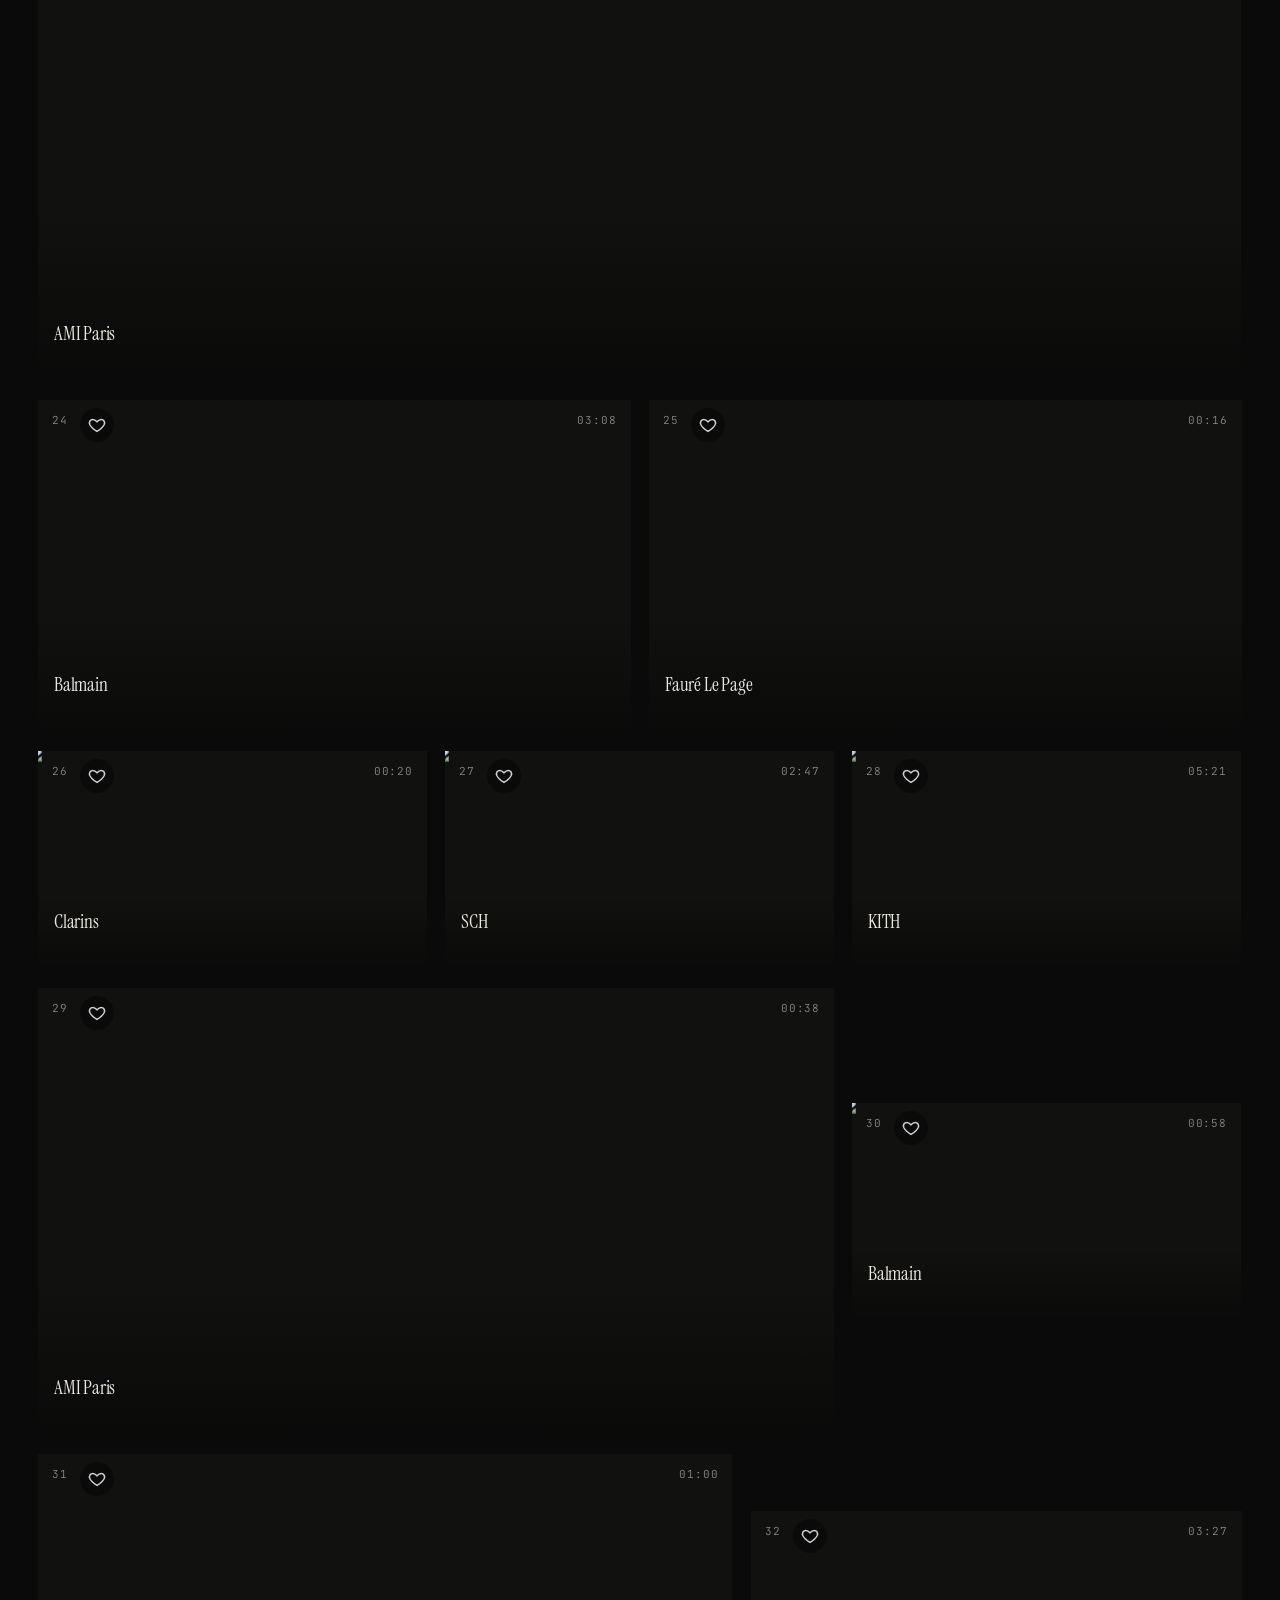
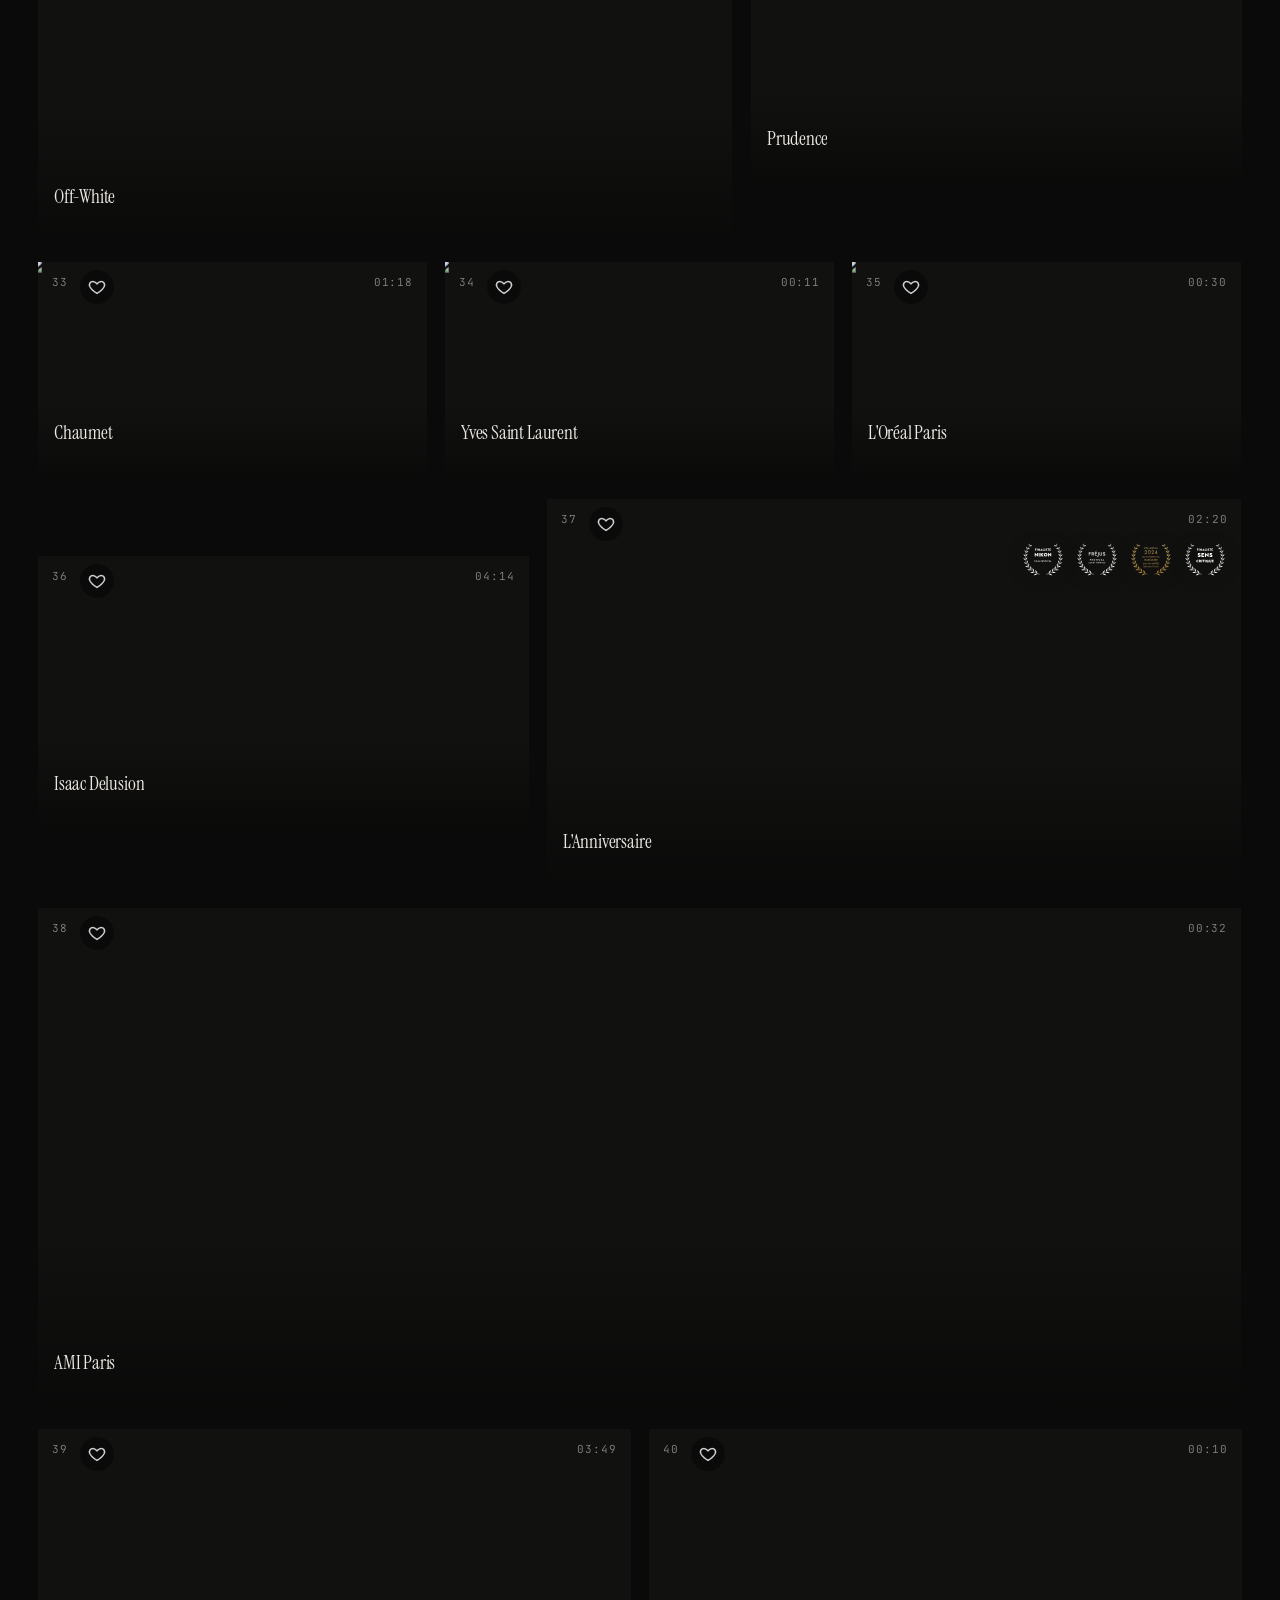
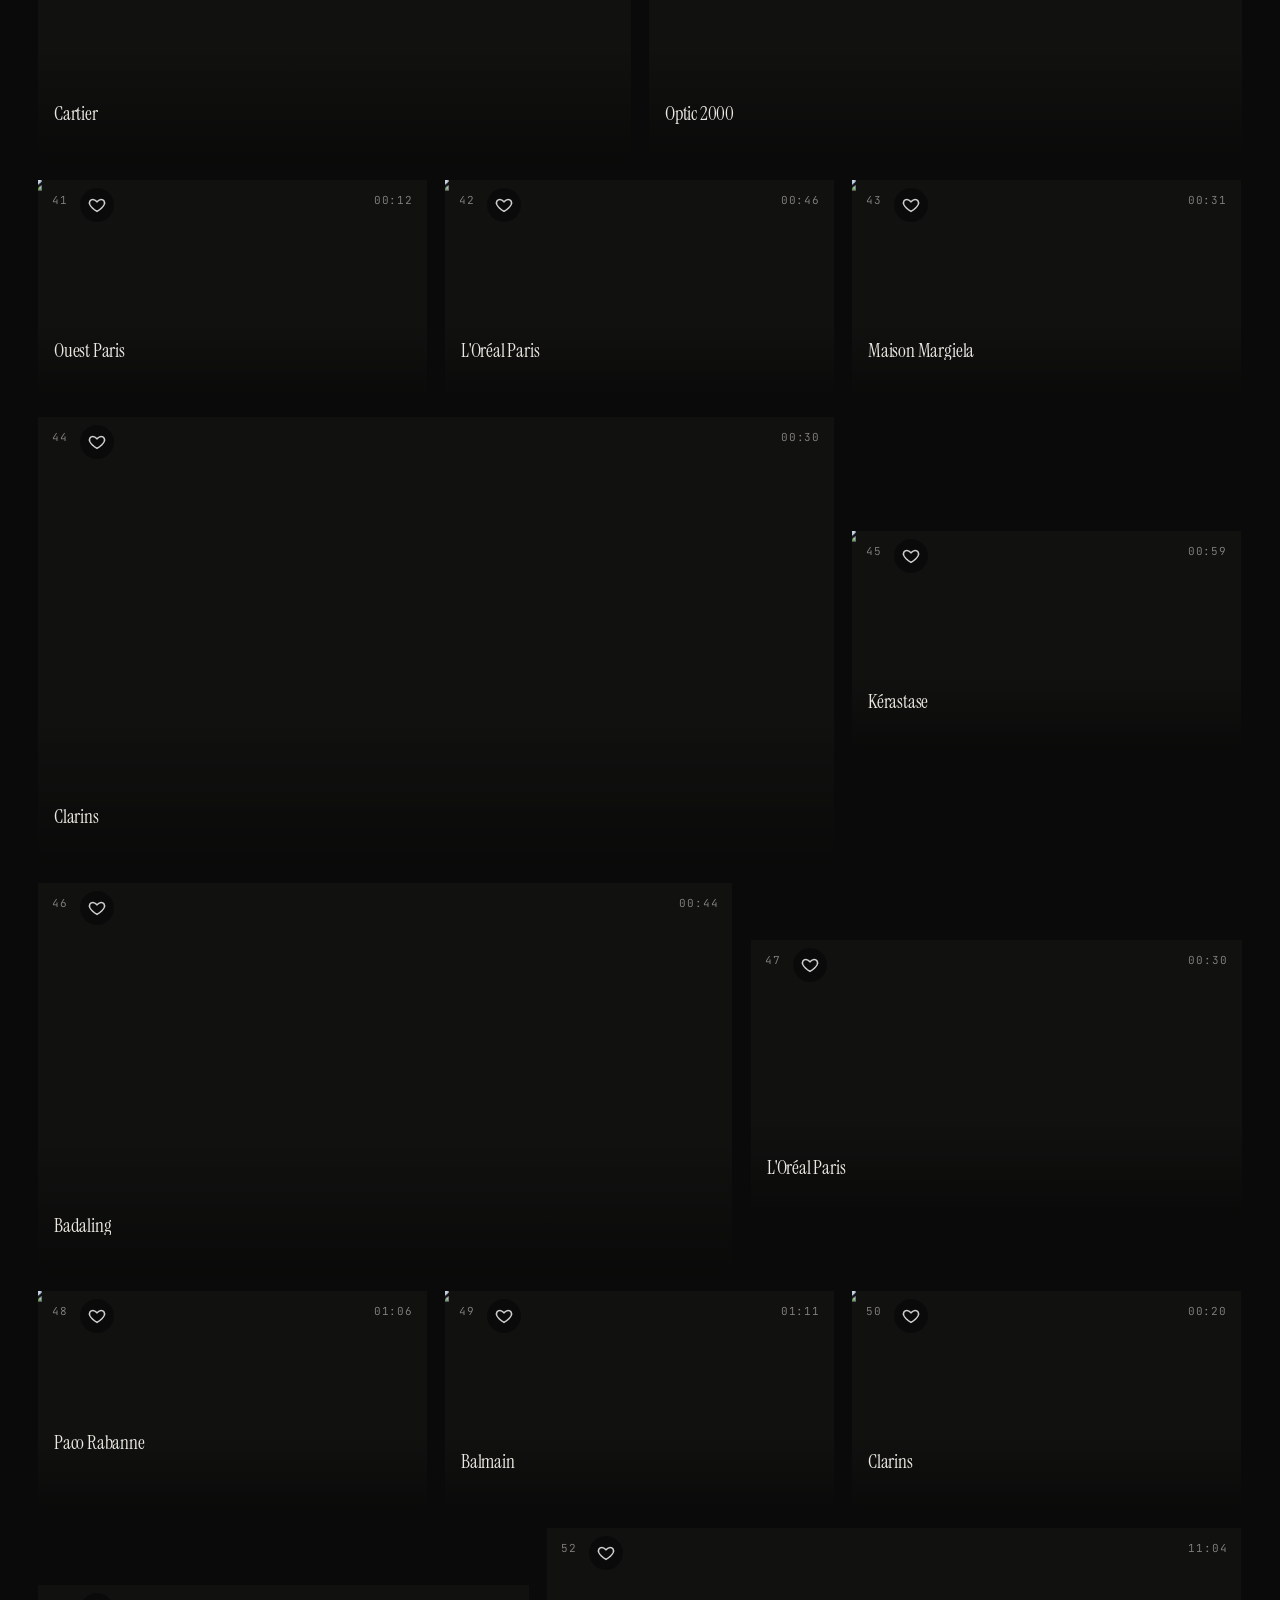
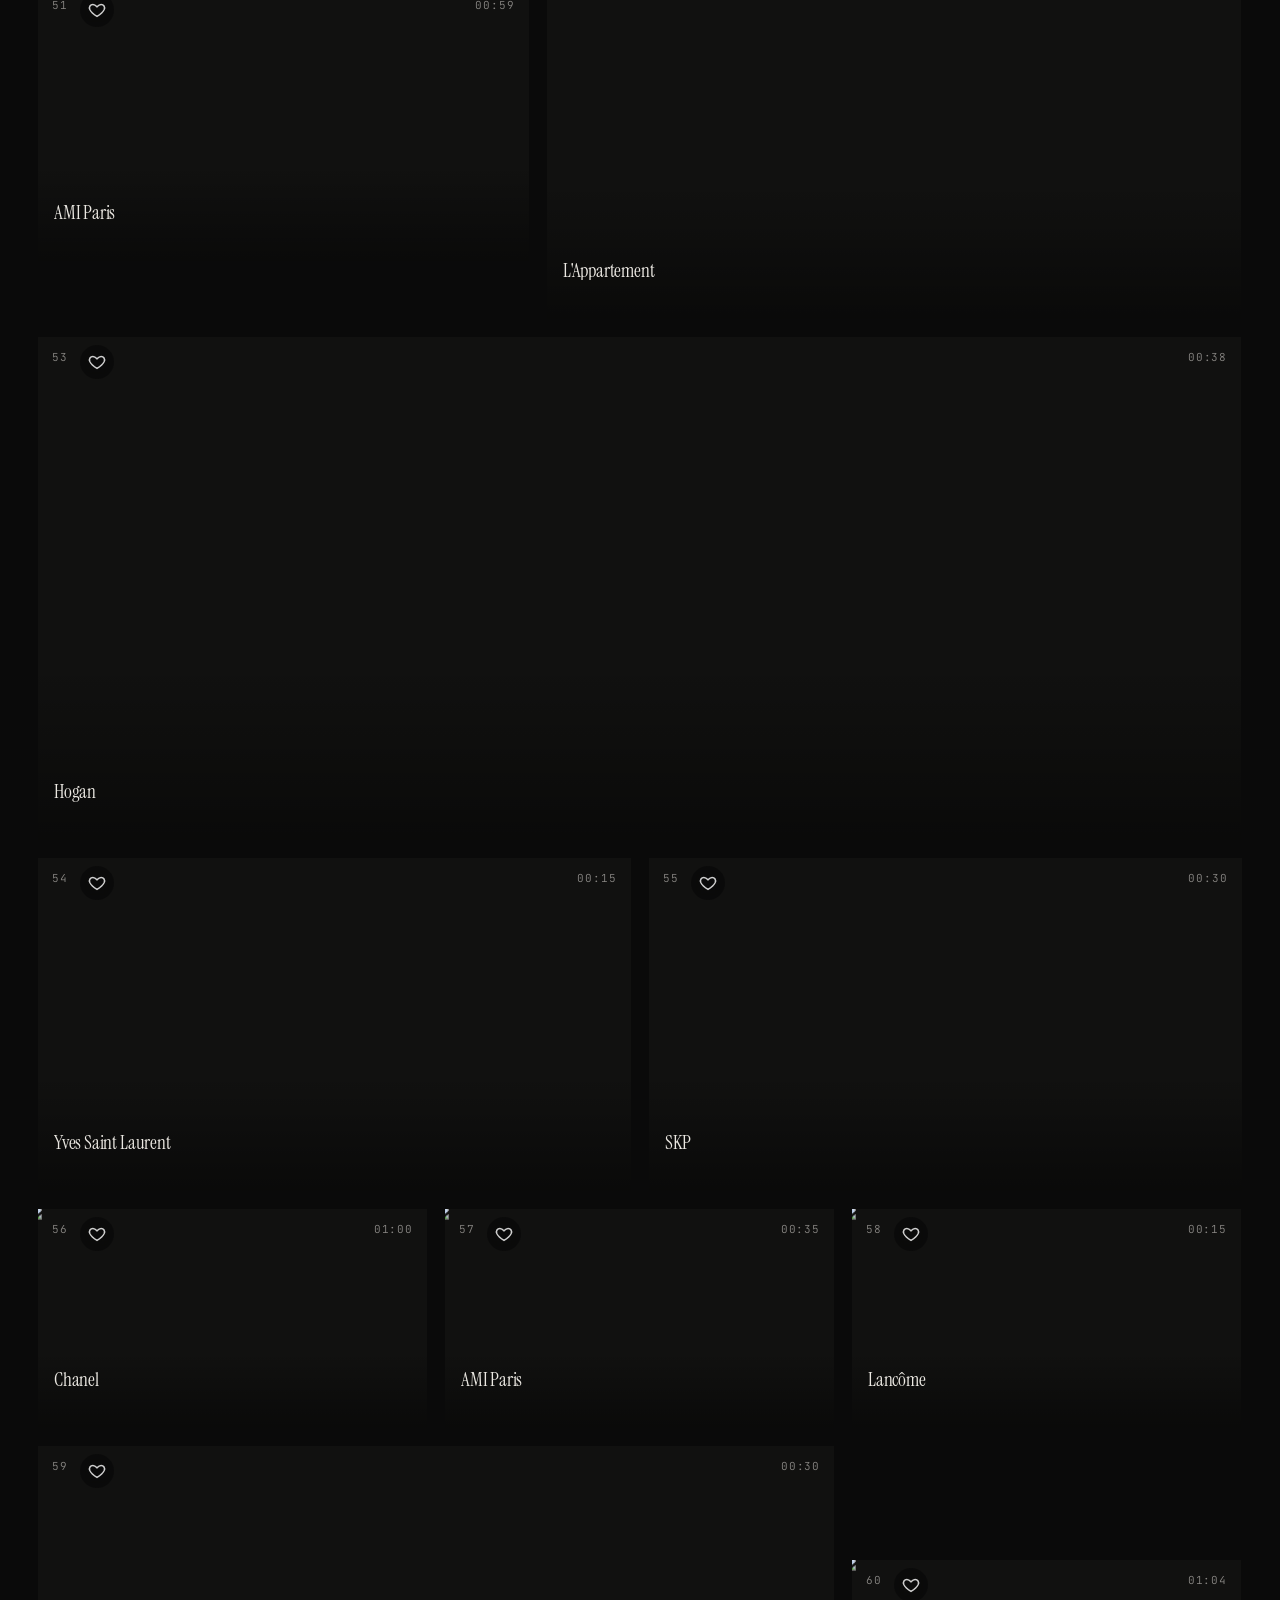
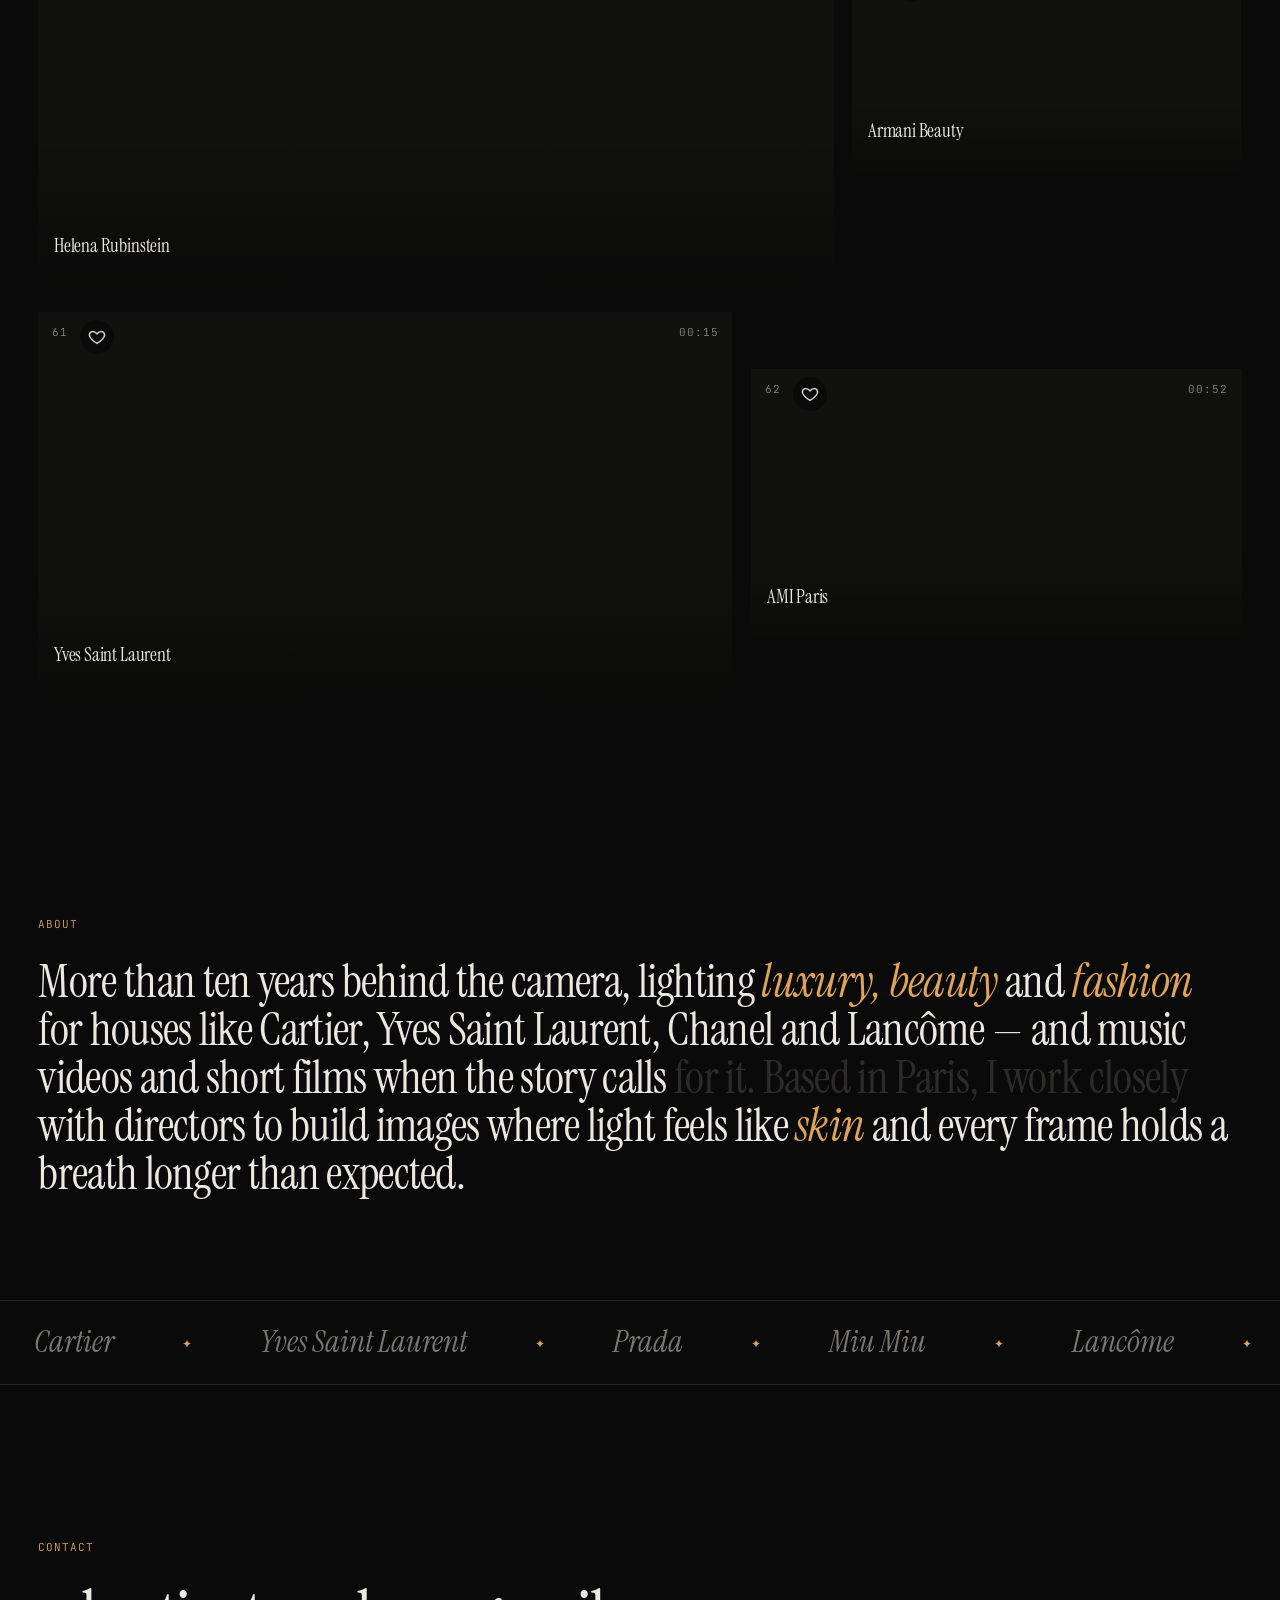
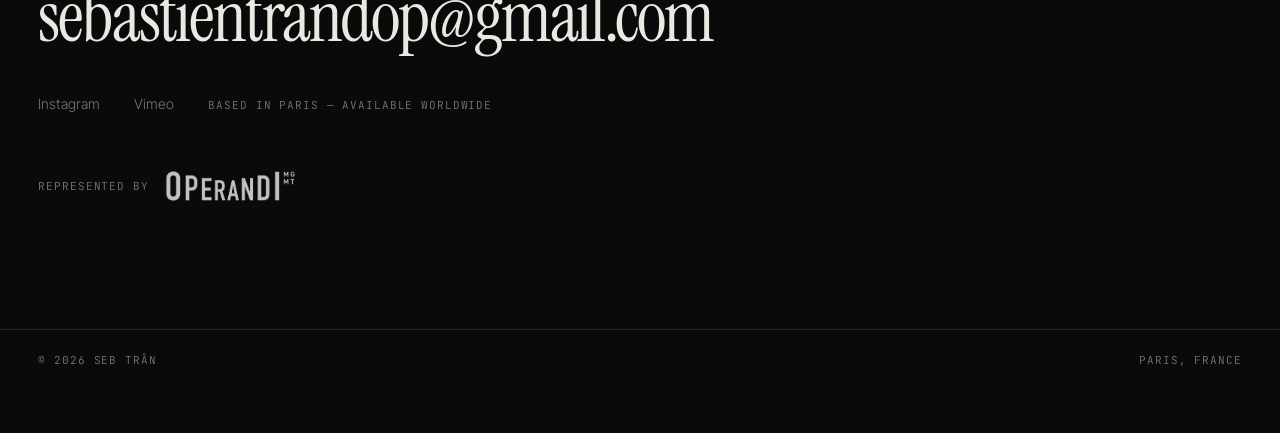
==== commit 6194d5b0: "Ajout L'Oréal Paris — Le défilé 2026 (Rumeur) en 7e position, liste Director / DP Co-Authored-By: Cl" ====
--- a/index.html
+++ b/index.html
@@ -271,7 +271,7 @@
     <h3>Direction — films directed by Seb Trân, by brand</h3>
     <ul>
       <li><strong>Prada</strong>: Paradoxe Sweet Chemistry — Zendaya (Beauty, production Phantasm); Paradoxe Sweet Chemistry — Zendaya, Behind the Scenes (Barry Jenkins) (BTS, production Phantasm); Paradoxe Sweet Chemistry — Scent Testing (Beauty, production Phantasm); Paradoxe — Tom Holland in Conversation with Perfumers (Beauty, production Craft WW); Paradigme — Tom Holland, How to Refill (Beauty, production Psycho); Paradigme — Tom Holland, Behind the Scenes (Thomas Vinterberg) (BTS, production Psycho); Paradigme — Tom Holland, Behind the Scenes (Thomas Vinterberg) — Chapter 6 Piano (BTS, production Psycho); Paradoxe Sweet Chemistry — Stacking Game (Beauty, production Phantasm); Paradoxe Sweet Chemistry — Holiday Gifting (Beauty, production Phantasm)</li>
-      <li><strong>L'Oréal Paris</strong>: Infaillible Skin Ink — Cara Delevingne (Beauty, production Phantasm); Glycolic Bright — ASMR Routine with Nychaa (Beauty, production U-Turn); Glycolic Bright — Photomaton (Beauty, production Mirror Mirror); Glycolic Bright — Eye Serum (Beauty, production U-Turn)</li>
+      <li><strong>L'Oréal Paris</strong>: Infaillible Skin Ink — Cara Delevingne (Beauty, production Phantasm); Glycolic Bright — ASMR Routine with Nychaa (Beauty, production U-Turn); Le défilé 2026 — Mélanie Dos Santos (Beauty, production Rumeur); Glycolic Bright — Photomaton (Beauty, production Mirror Mirror); Glycolic Bright — Eye Serum (Beauty, production U-Turn)</li>
       <li><strong>Miu Miu</strong>: Miutine — Emma Corrin, Digital (Beauty, production Psycho); Miutine — Emma Corrin, Behind the Scenes (Hailey Benton Gates) (BTS, production Psycho); Miutine — The Intense Spray (Beauty, production Psycho); Miutine — Emma Corrin, The Typewriter (Beauty, production Psycho); Miutine Wildflower — What's in My Bag (Beauty, production Psycho); Miutine — Emma Corrin, Behind the Scenes (Hailey Benton Gates) — Editorial (BTS, production Psycho)</li>
       <li><strong>Armani Beauty</strong>: Rose-Blush — Océane (Beauty, production Maison Montcalm); Mauve-Blush — Sohyeon (Beauty, production Maison Montcalm)</li>
       <li><strong>Bourjois</strong>: French Riviera (Beauty, production Onirim)</li>
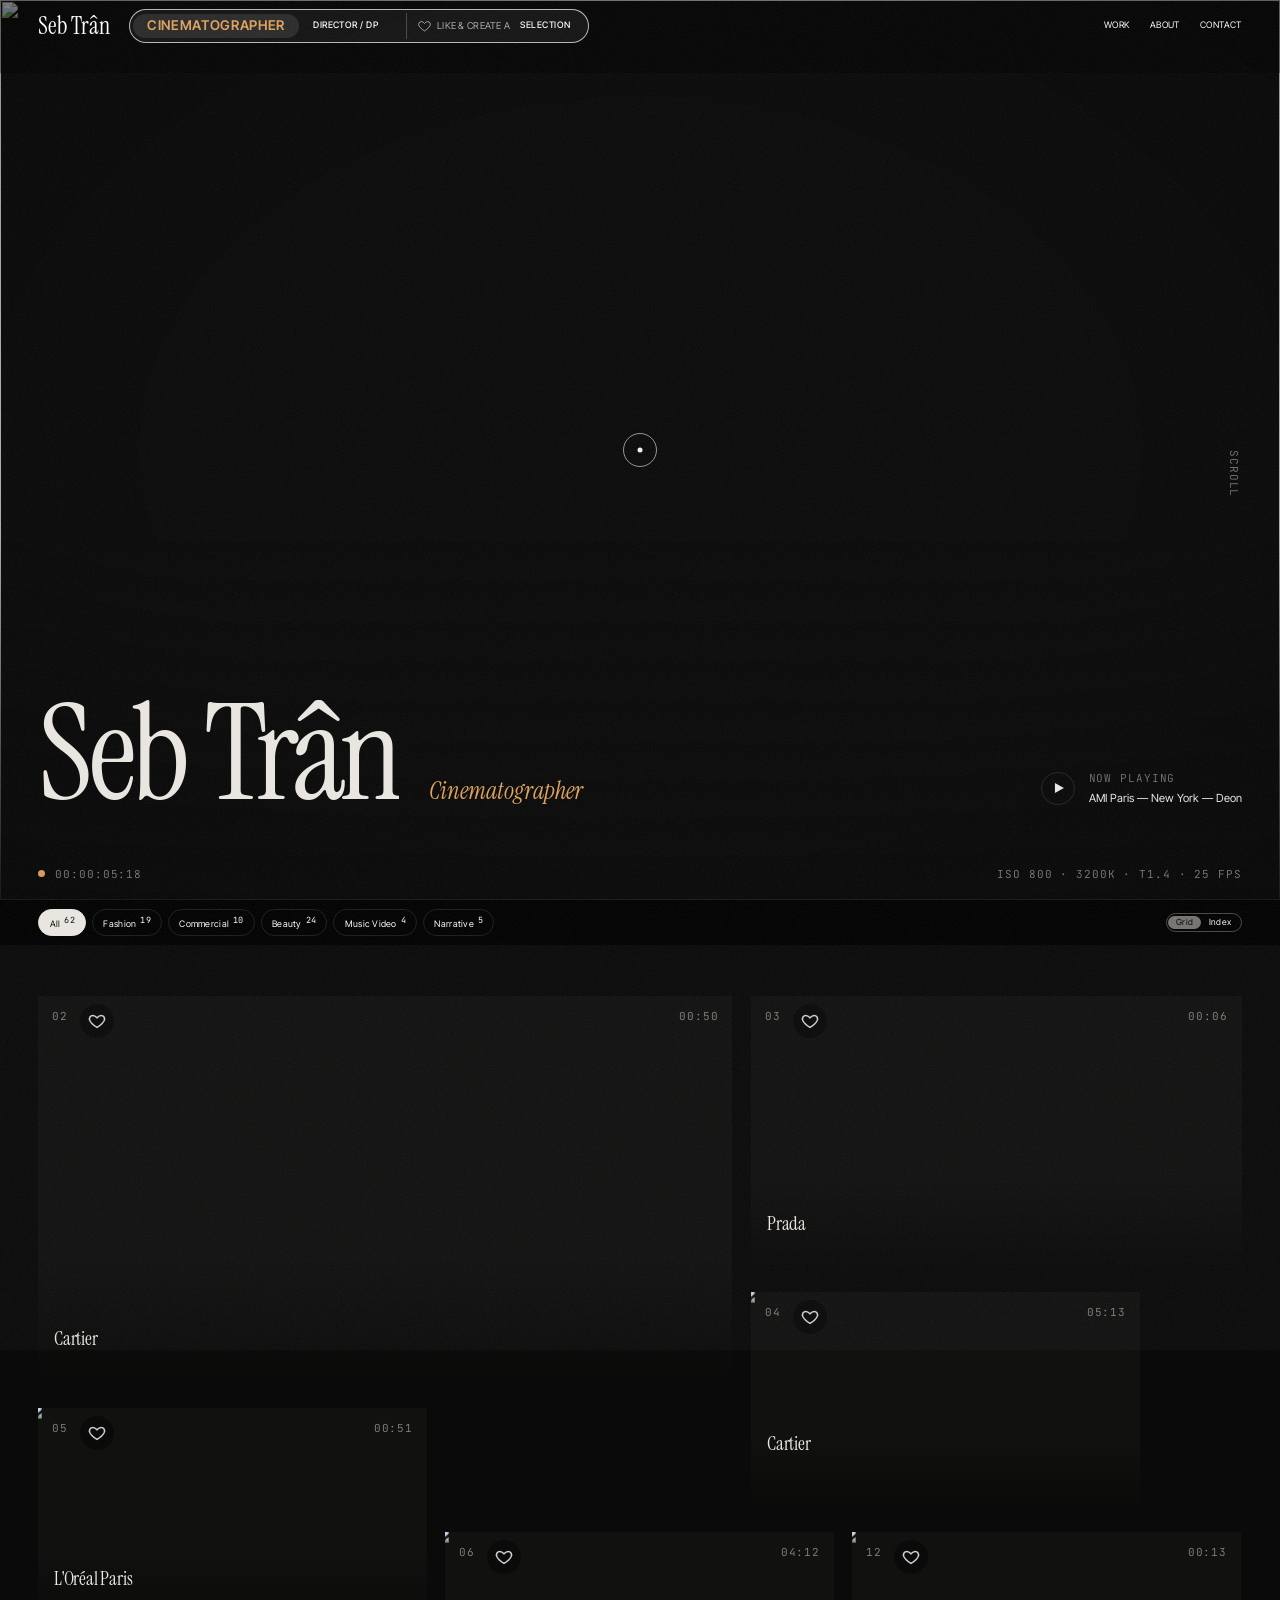
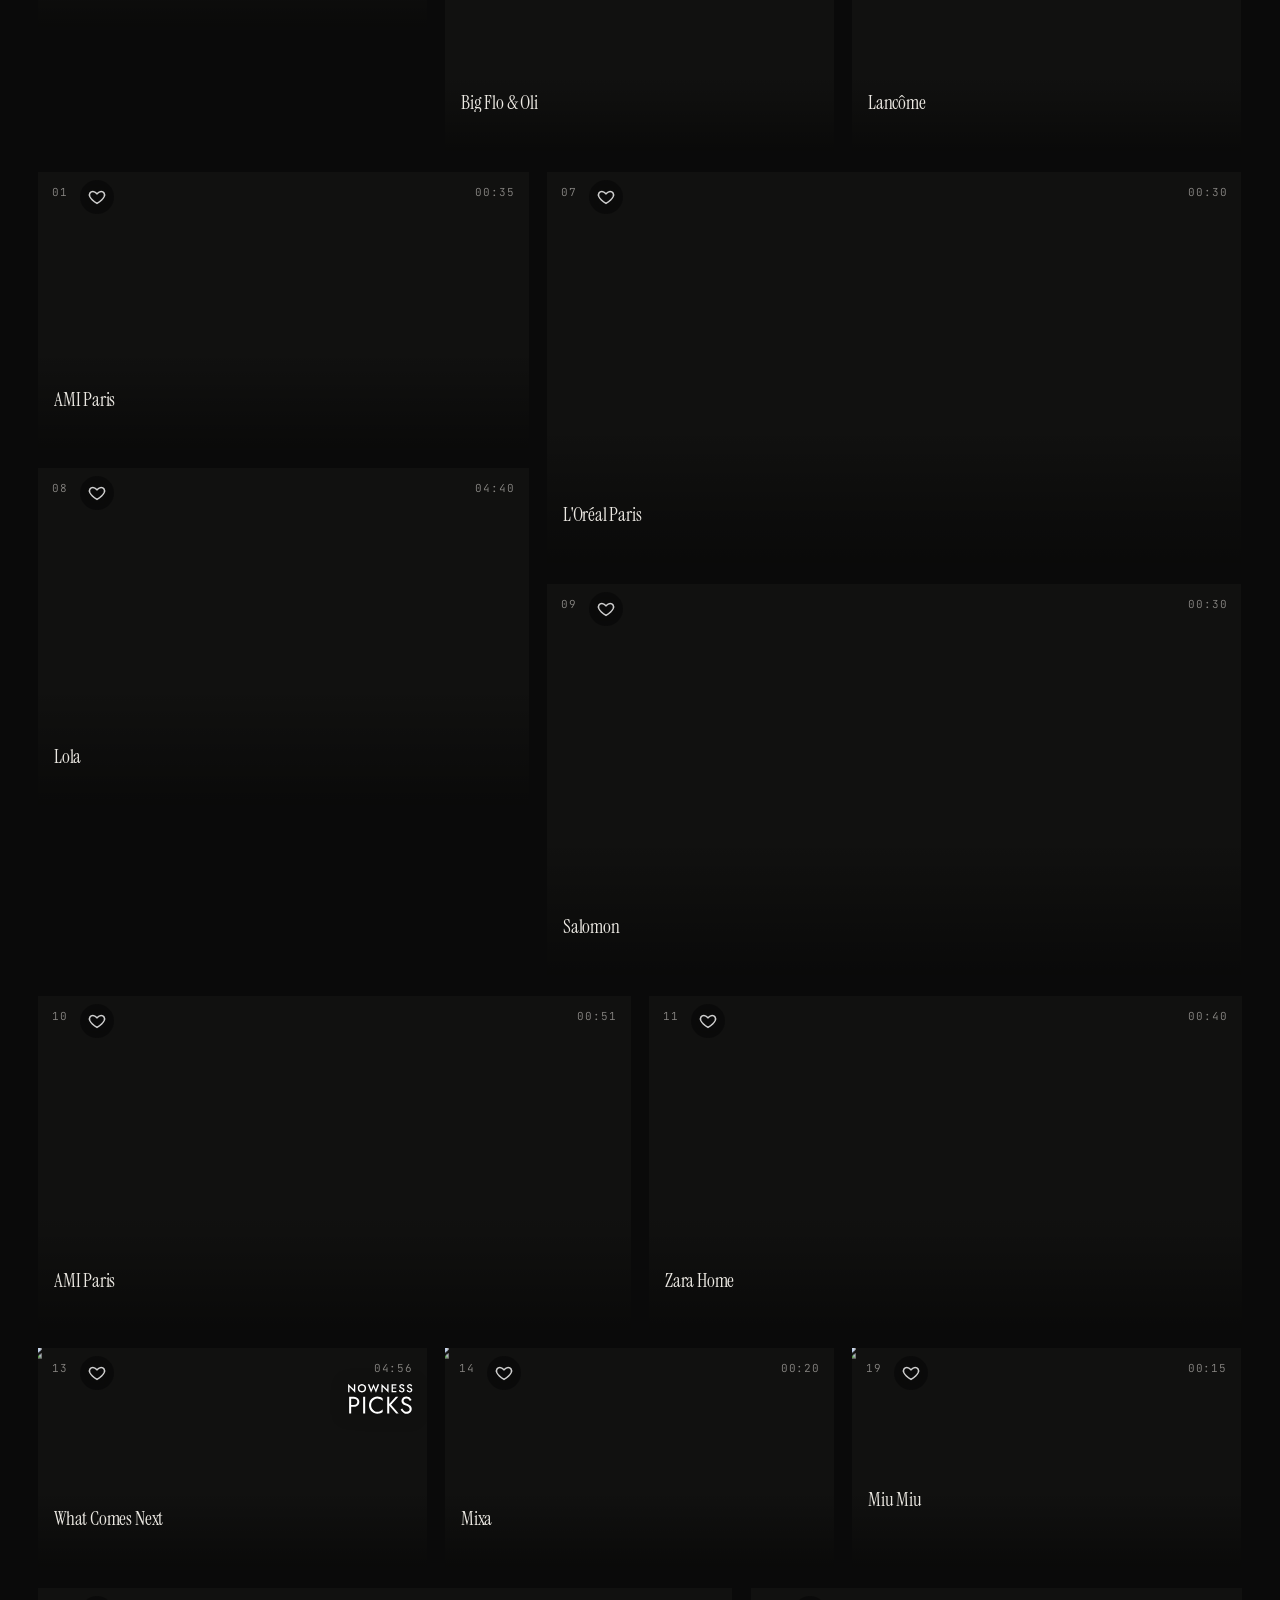
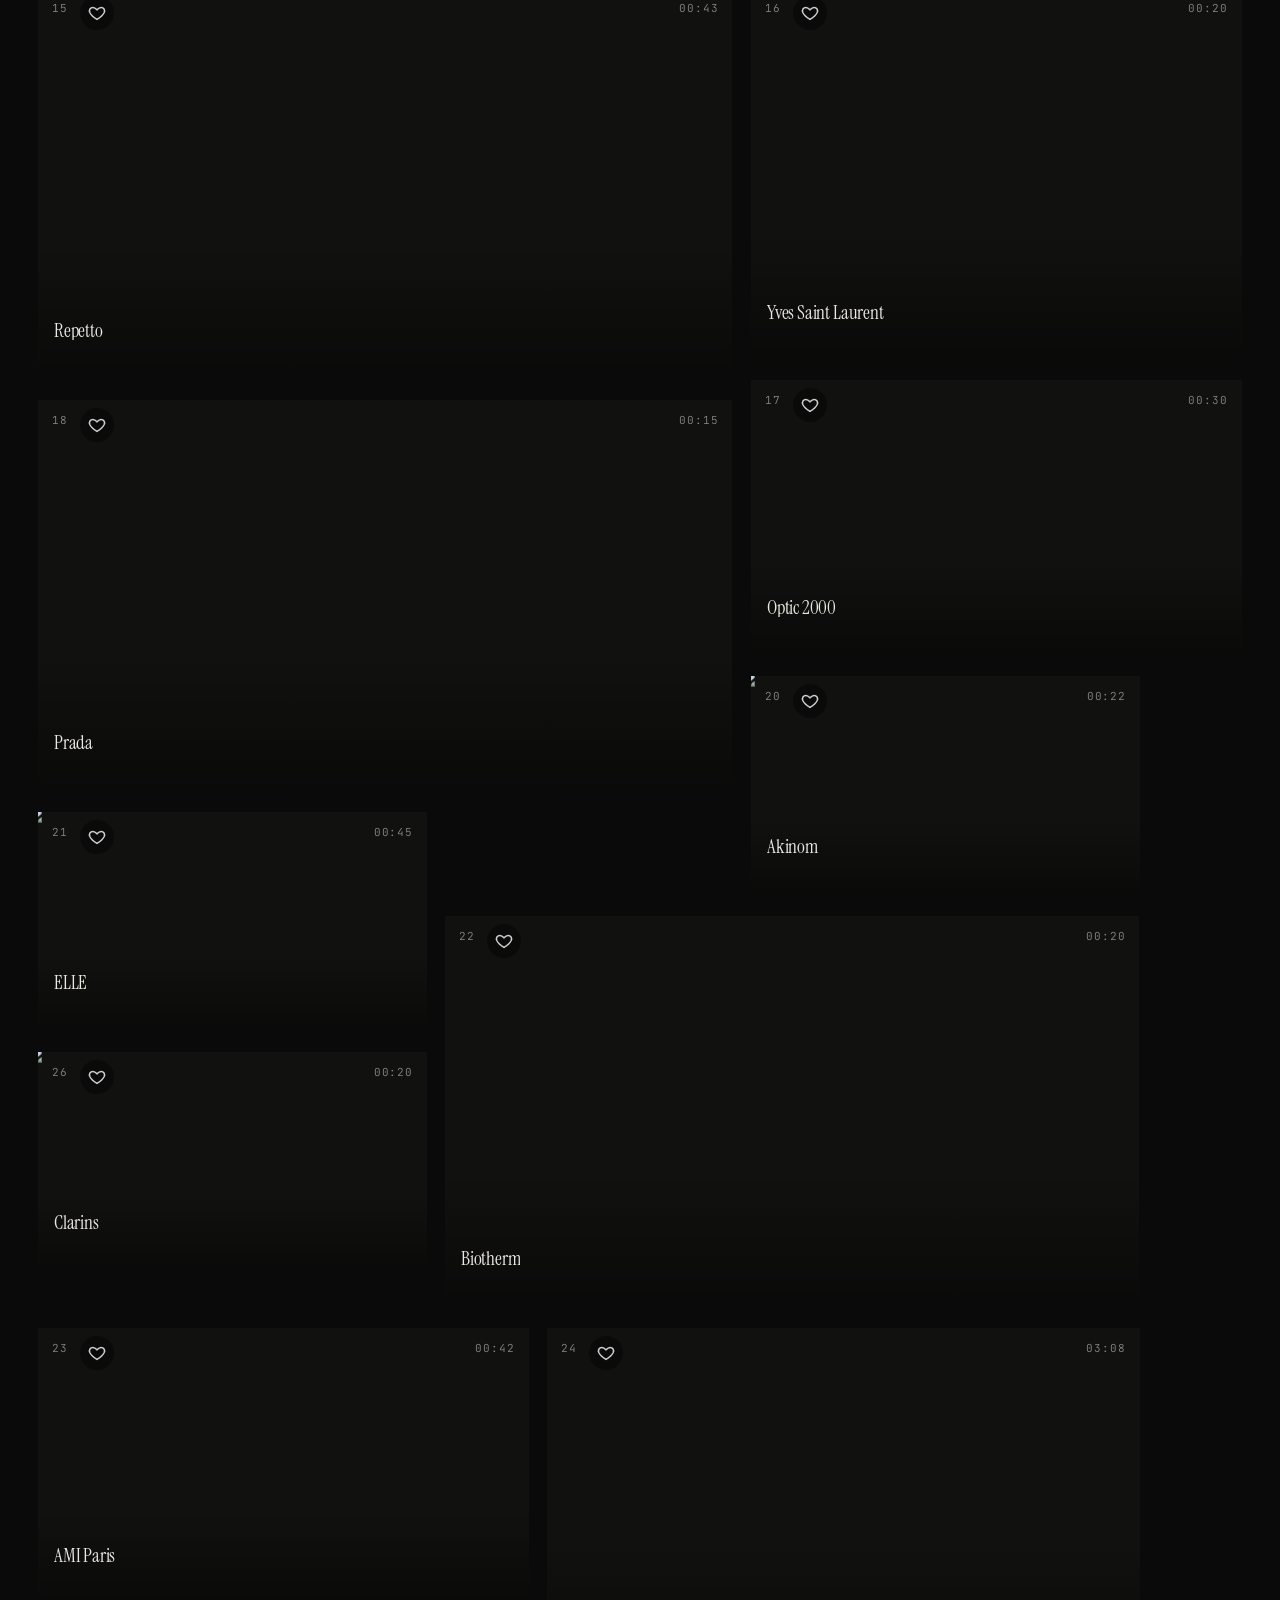
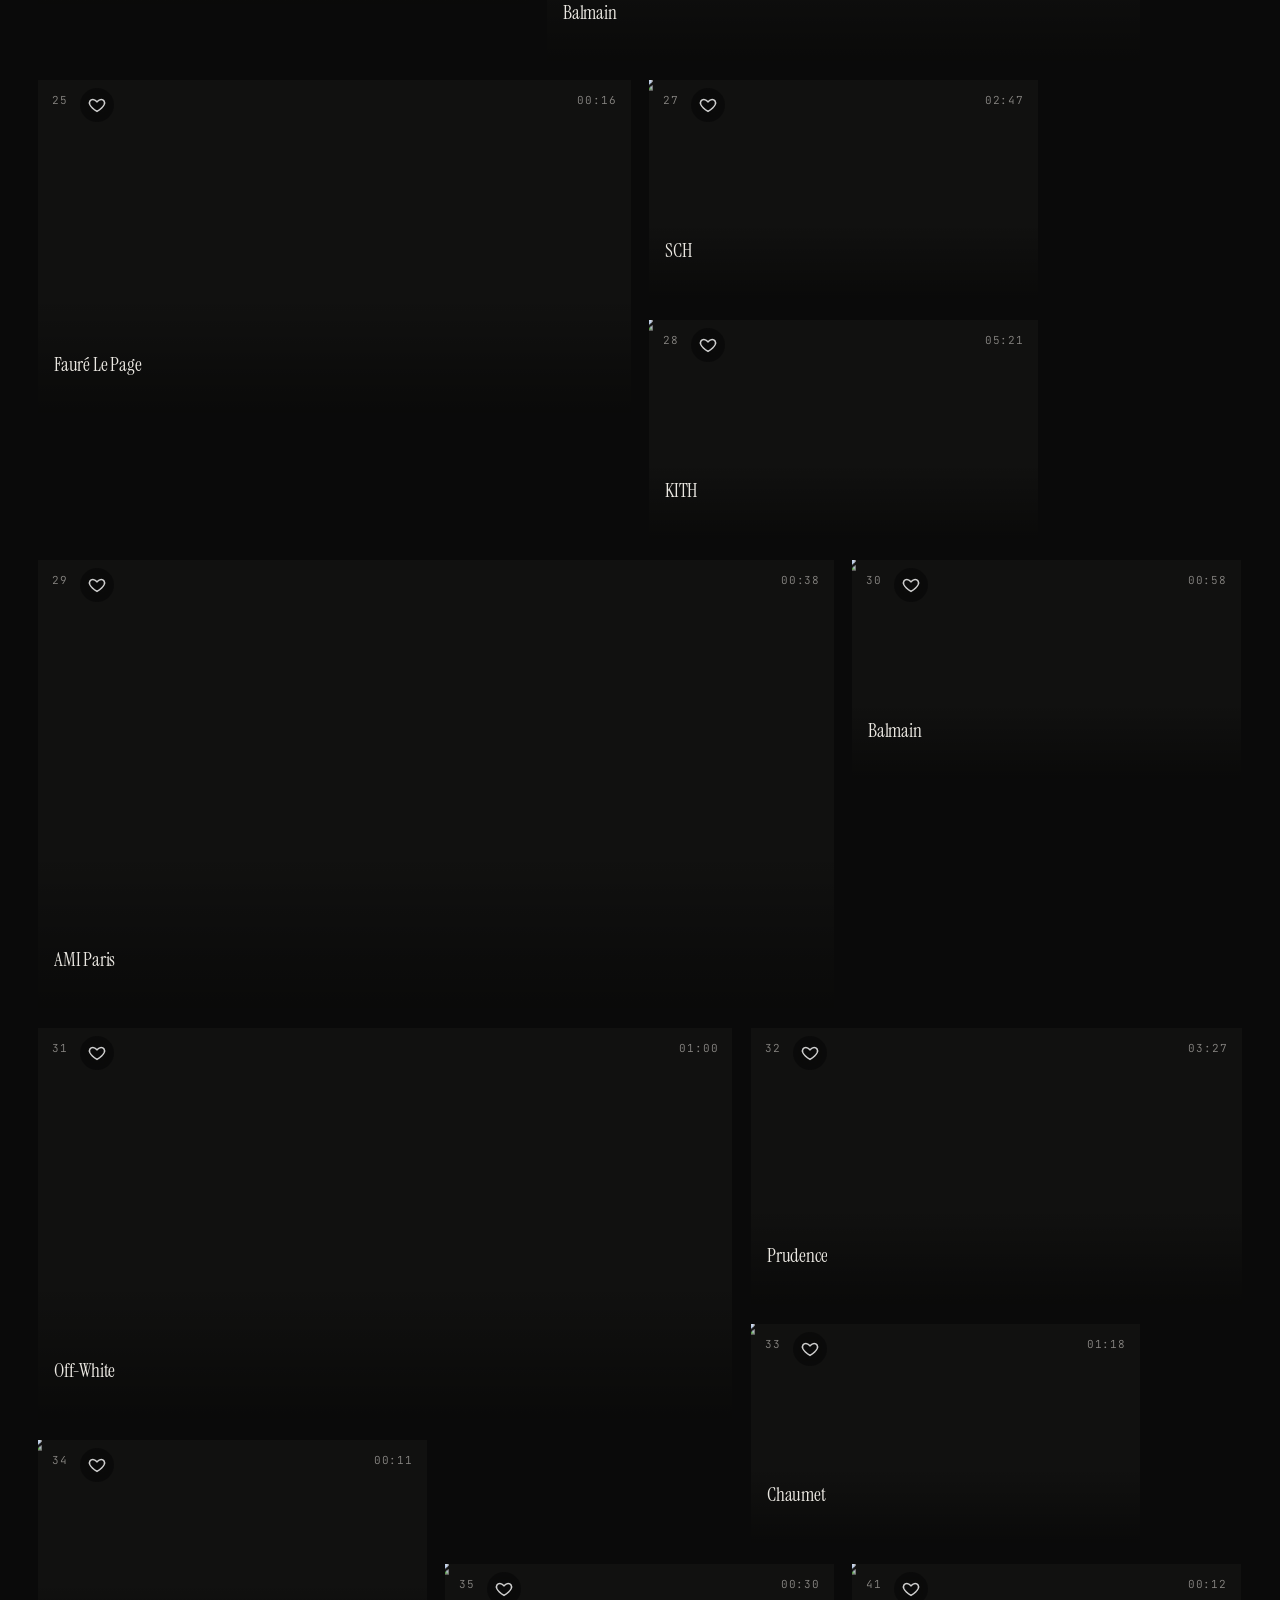
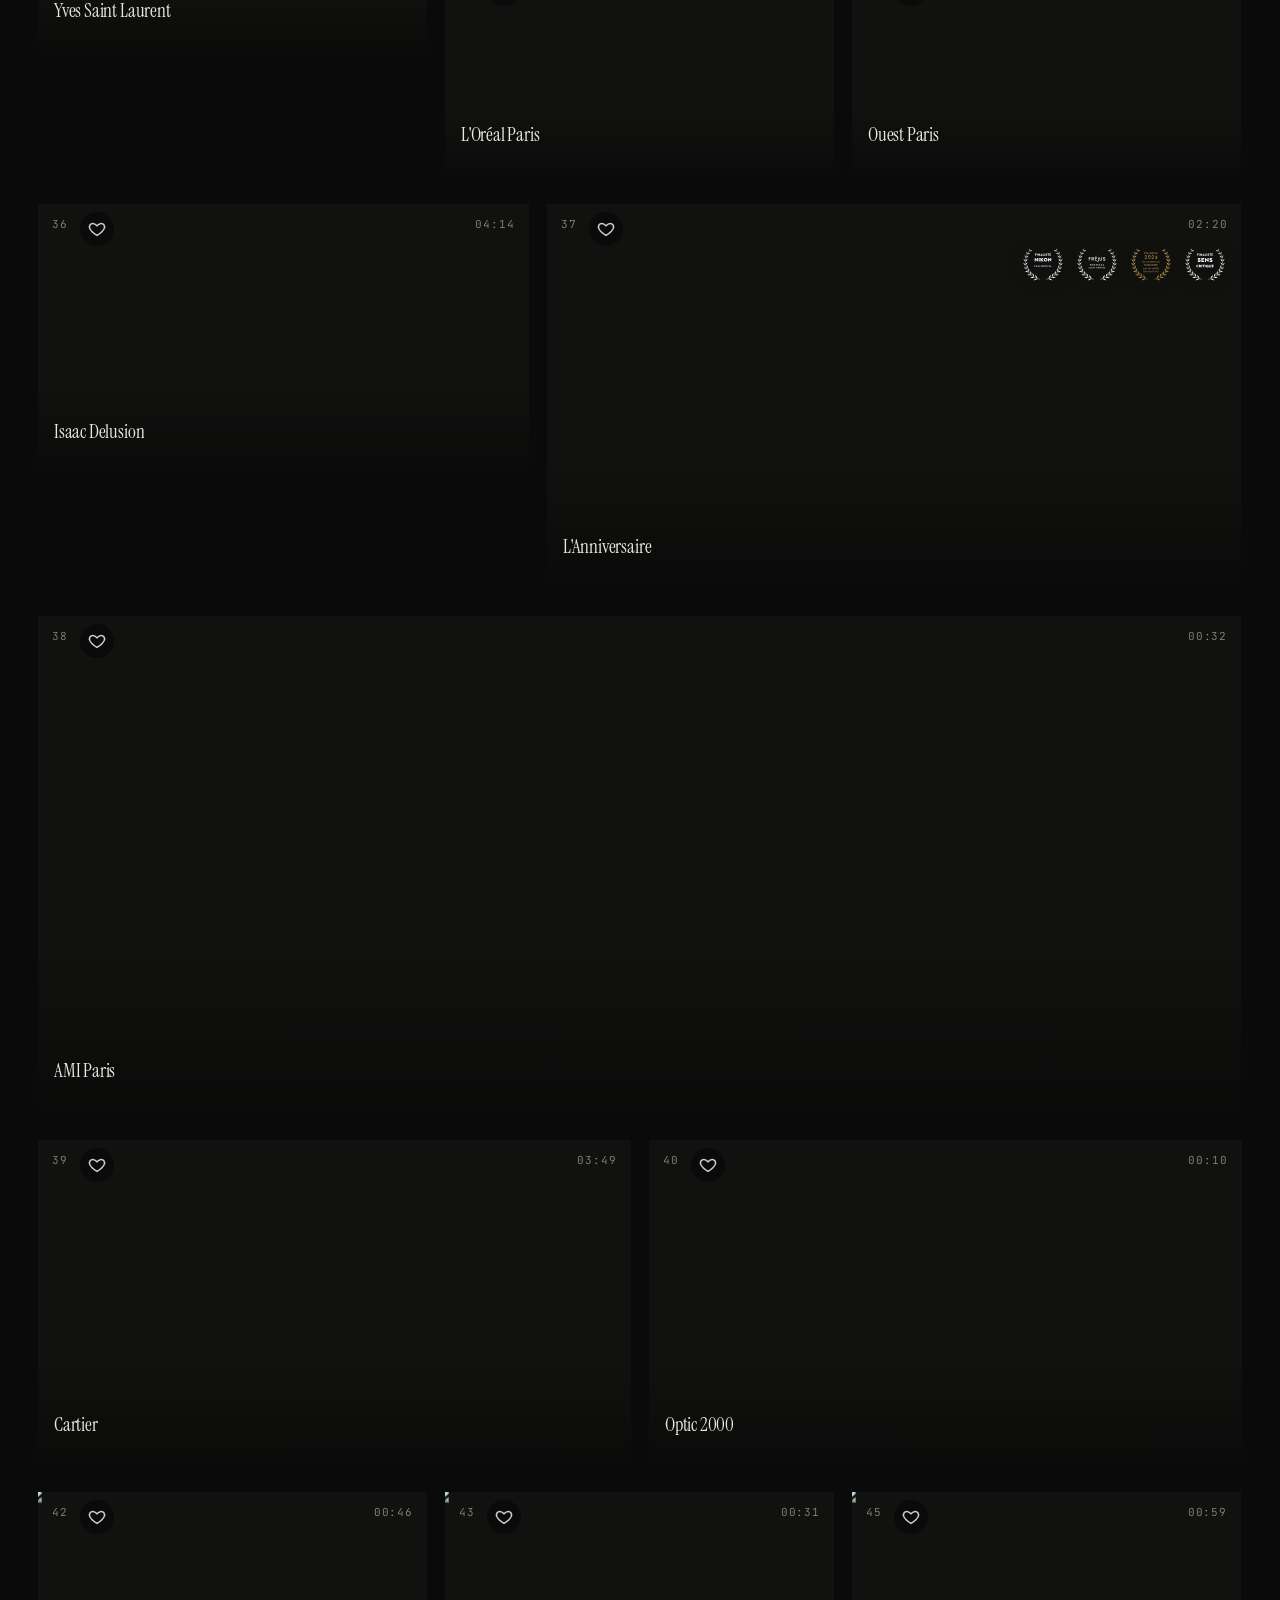
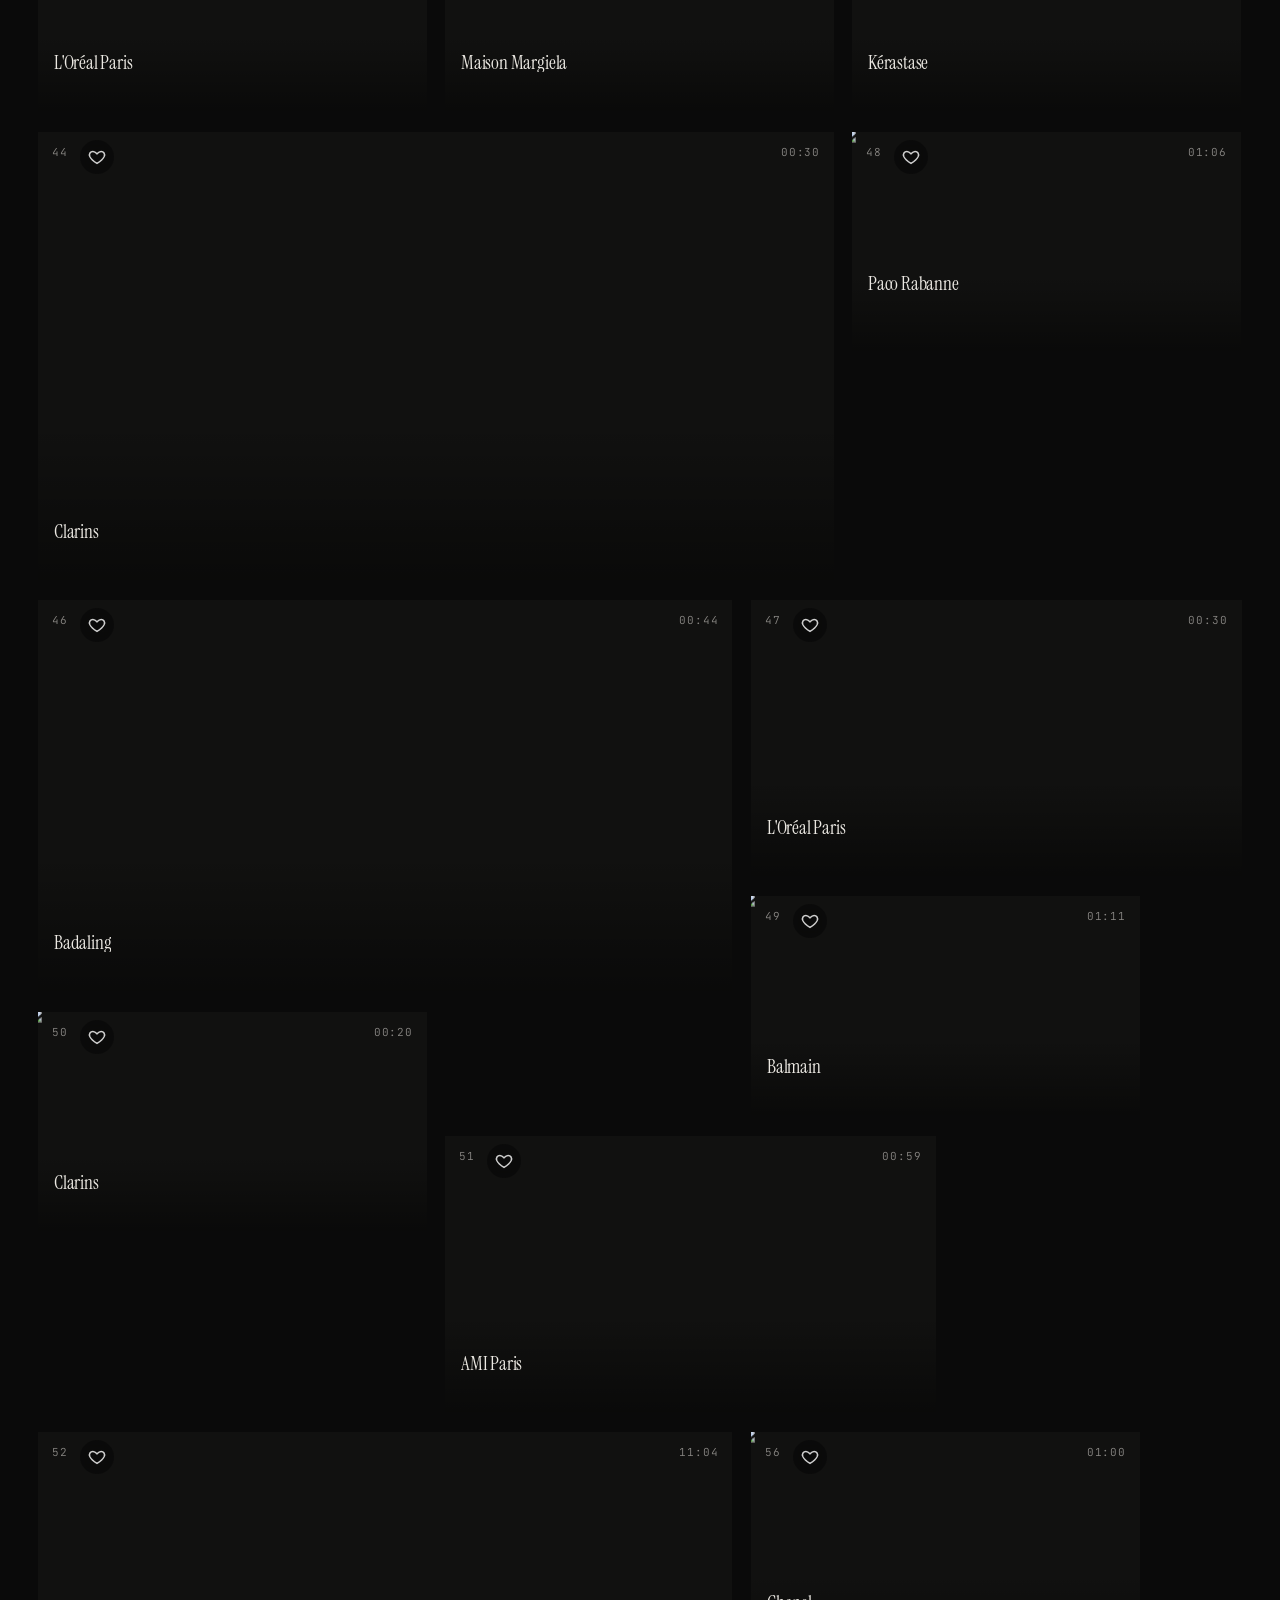
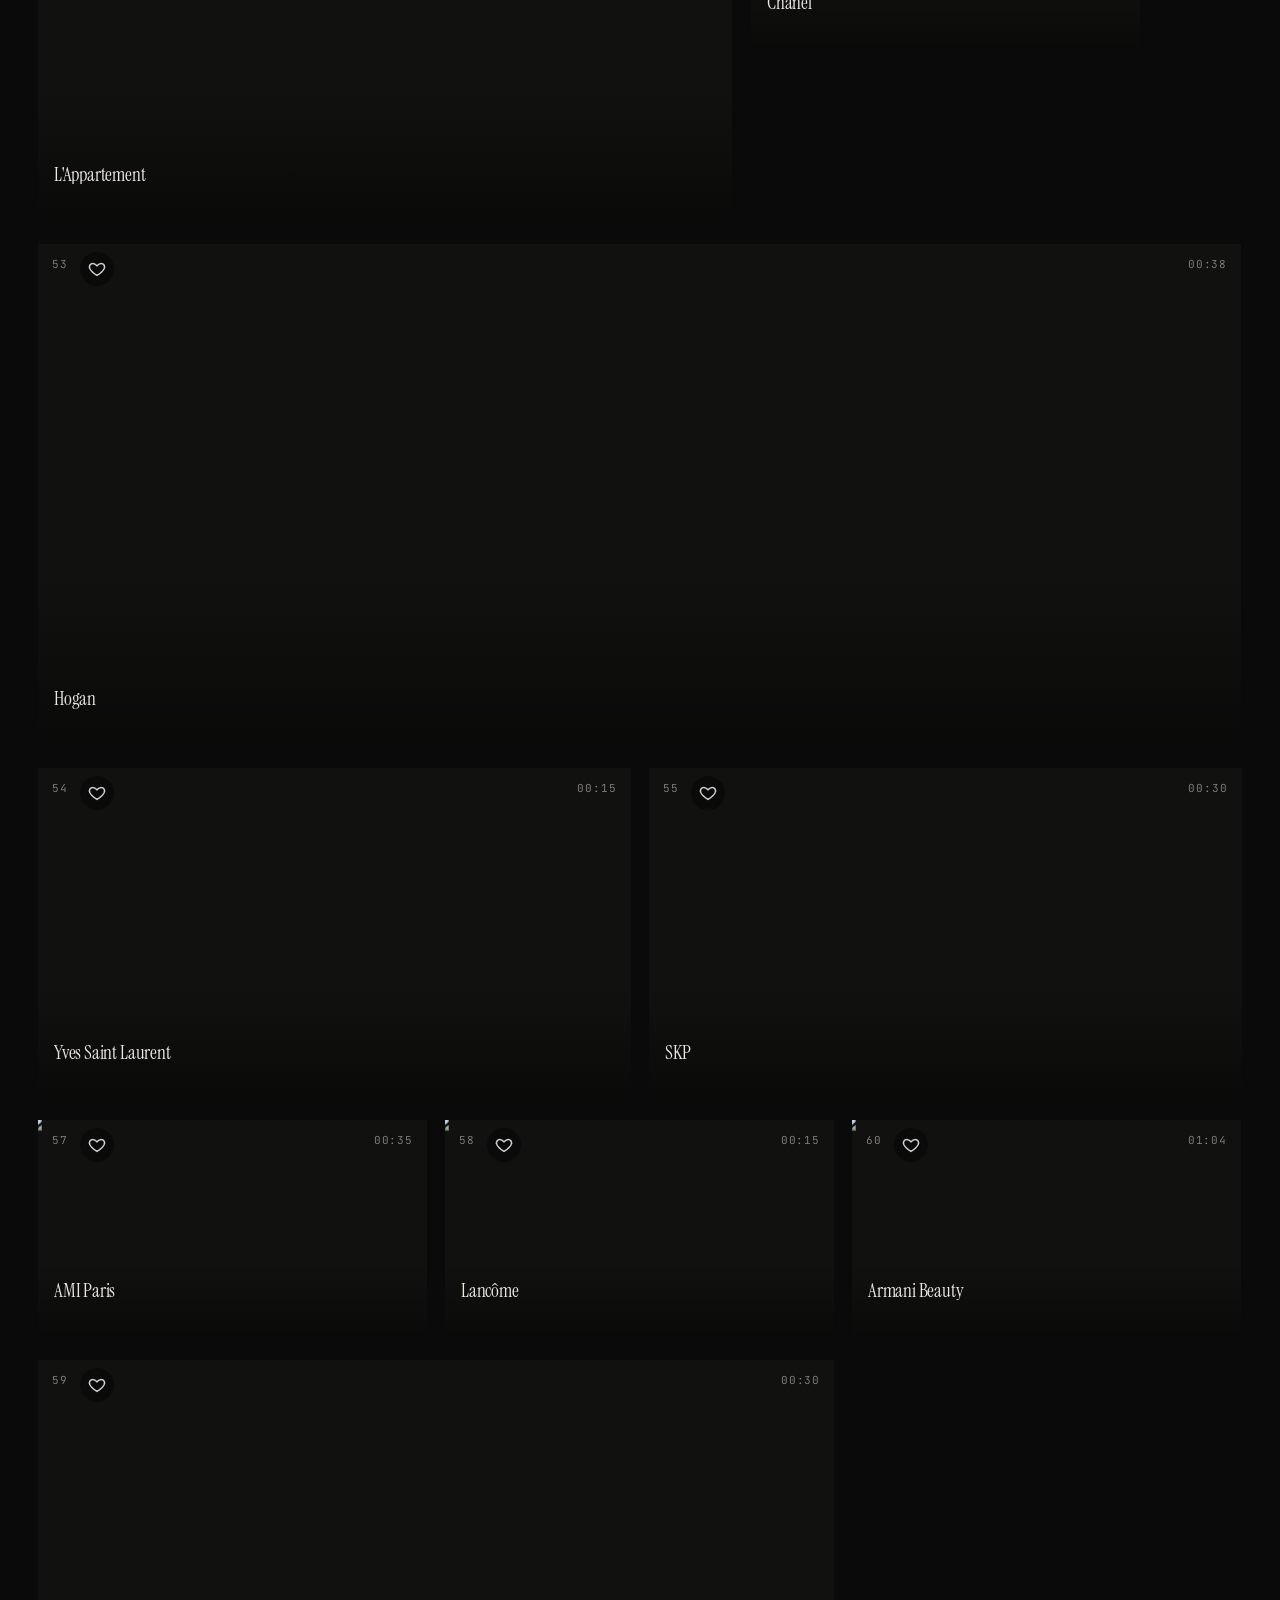
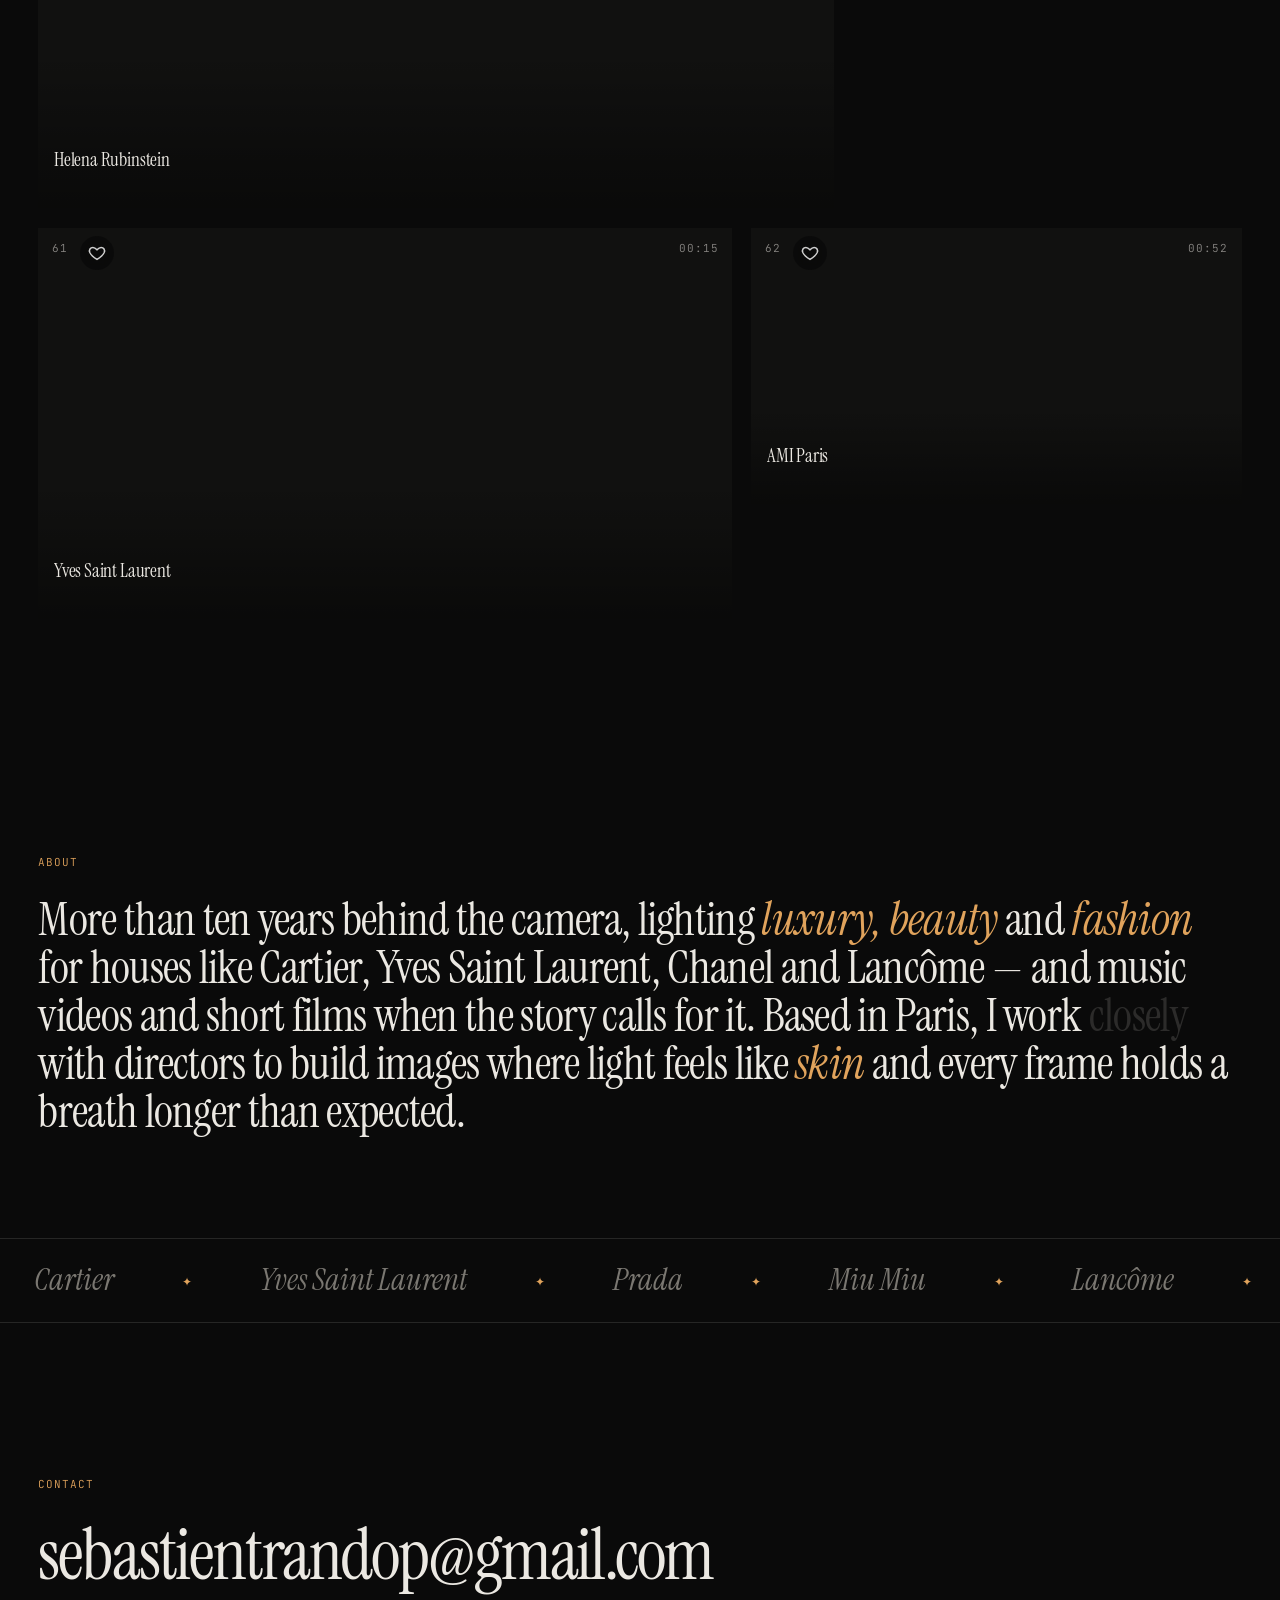
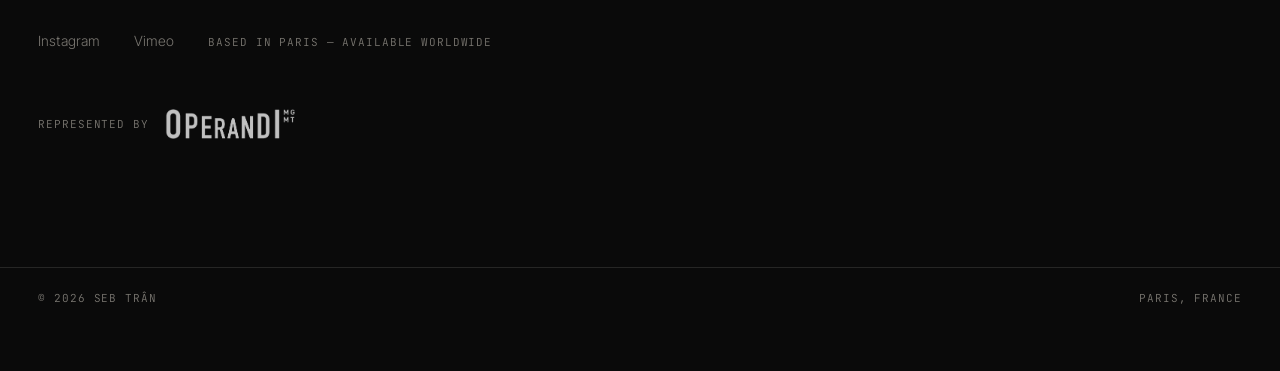
==== commit 4ac4e0d5: "Site officiel : adresses sebastien-tran.com ; build cinéma seule restauré (sans domaine ni projets) " ====
--- a/index.html
+++ b/index.html
@@ -5,7 +5,7 @@
   <meta name="viewport" content="width=device-width, initial-scale=1">
   <title>Seb Trân — DOP / Cinematographer in Paris | Director of Photography, Beauty &amp; Fashion Films</title>
   <meta name="description" content="Seb Trân is a Paris-based DOP and cinematographer (director of photography) shooting beauty, fashion and fragrance films for AMI Paris, Yves Saint Laurent, Lancôme, Clarins and L'Oréal Paris — plus music videos and short films. Also a director / DP.">
-  <link rel="canonical" href="https://moodpics.github.io/sebtran/">
+  <link rel="canonical" href="https://sebastien-tran.com/">
   <meta name="robots" content="index, follow, max-image-preview:large, max-video-preview:-1">
   <meta name="author" content="Seb Trân">
   <meta property="og:title" content="Seb Trân — DOP / Cinematographer in Paris">
@@ -13,15 +13,15 @@
   <meta property="og:locale" content="en_US">
   <meta property="og:type" content="website">
   <meta property="og:site_name" content="Seb Trân">
-  <meta property="og:url" content="https://moodpics.github.io/sebtran/">
-  <meta property="og:image" content="https://moodpics.github.io/sebtran/icon-512.png">
+  <meta property="og:url" content="https://sebastien-tran.com/">
+  <meta property="og:image" content="https://sebastien-tran.com/icon-512.png">
   <meta property="og:image:width" content="512">
   <meta property="og:image:height" content="512">
   <meta property="og:image:alt" content="Seb Trân — ST logo">
   <meta name="twitter:card" content="summary">
   <meta name="twitter:title" content="Seb Trân — Director of Photography in Paris">
   <meta name="twitter:description" content="Paris-based director of photography — beauty, fashion and fragrance films. Also a director / DP.">
-  <meta name="twitter:image" content="https://moodpics.github.io/sebtran/icon-512.png">
+  <meta name="twitter:image" content="https://sebastien-tran.com/icon-512.png">
   <meta name="theme-color" content="#0a0a0a">
   <meta name="mobile-web-app-capable" content="yes">
   <meta name="apple-mobile-web-app-capable" content="yes">
@@ -47,21 +47,21 @@
     "@graph": [
       {
         "@type": "WebSite",
-        "@id": "https://moodpics.github.io/sebtran/#website",
-        "url": "https://moodpics.github.io/sebtran/",
+        "@id": "https://sebastien-tran.com/#website",
+        "url": "https://sebastien-tran.com/",
         "name": "Seb Trân — Director of Photography",
         "inLanguage": "en",
-        "publisher": { "@id": "https://moodpics.github.io/sebtran/#person" }
+        "publisher": { "@id": "https://sebastien-tran.com/#person" }
       },
       {
         "@type": "Person",
-        "@id": "https://moodpics.github.io/sebtran/#person",
+        "@id": "https://sebastien-tran.com/#person",
         "name": "Seb Trân",
         "alternateName": ["Sébastien Trân", "Seb Tran", "Sebastien Tran"],
         "jobTitle": ["Director of Photography", "Cinematographer", "DOP"],
         "description": "Paris-based director of photography (chef opérateur) specialising in beauty, fashion and fragrance commercials, music videos and short films. Also a director / DP.",
-        "url": "https://moodpics.github.io/sebtran/",
-        "image": "https://moodpics.github.io/sebtran/icon-512.png",
+        "url": "https://sebastien-tran.com/",
+        "image": "https://sebastien-tran.com/icon-512.png",
         "homeLocation": { "@type": "Place", "name": "Paris, France" },
         "workLocation": { "@type": "Place", "name": "Paris, France" },
         "knowsAbout": ["Cinematography", "Direction of photography", "DOP Paris", "Cinematographer Paris", "Director of photography Paris", "Beauty DOP", "Beauty cinematographer", "Beauty commercials", "Fashion films", "Fragrance films", "Music videos", "Short films", "Lighting", "Color grading"],
--- a/style.css
+++ b/style.css
@@ -185,7 +185,9 @@
 .chip.is-active, .views__btn.is-active { color: var(--bg); background: var(--fg); border-color: var(--fg); }
 
 /* Grid */
-.grid { display: grid; grid-template-columns: repeat(12, 1fr); gap: clamp(10px, 1.4vw, 22px); }
+.grid { display: grid; grid-template-columns: repeat(12, 1fr); gap: clamp(10px, 1.4vw, 22px); align-items: start; }
+/* Masonry (grids that contain a non-16:9 film): 4px rows, each card spans its own height, empty corners get filled */
+.grid.is-masonry { grid-auto-rows: 4px; row-gap: 0; grid-auto-flow: row dense; }
 .card {
   position: relative; grid-column: span 4; text-align: left; display: block; width: 100%;
   opacity: 0; transform: translateY(40px);
@@ -194,6 +196,7 @@
 .card.is-in { opacity: 1; transform: none; }
 .card.s-7 { grid-column: span 7; } .card.s-5 { grid-column: span 5; }
 .card.s-6 { grid-column: span 6; } .card.s-8 { grid-column: span 8; }
+.card.s-3 { grid-column: span 3; } .card.s-9 { grid-column: span 9; } .card.s-10 { grid-column: span 10; } .card.s-11 { grid-column: span 11; }
 .card.s-12 { grid-column: span 12; }
 .card.s-12 .card__frame { aspect-ratio: 2.39; }
 .card__frame {
@@ -301,7 +304,9 @@
 .lightbox.is-open { background: rgba(0,0,0,.96); }
 .lightbox__ghost { position: fixed; background-size: cover; background-position: center; z-index: 1; transition: all .8s var(--ease-io); }
 .lightbox__stage { position: absolute; inset: 70px var(--pad) 150px; display: grid; place-items: center; z-index: 2; }
-.lightbox__player { position: relative; width: min(100%, calc((100vh - 220px) * 1.7778)); aspect-ratio: 16/9; opacity: 0; transition: opacity .6s .2s; }
+.lightbox__player { position: relative; width: min(100%, calc((100vh - 220px) * var(--r, 1.7778))); aspect-ratio: var(--r, 1.7778); opacity: 0; transition: opacity .6s .2s; }
+/* Hover preview in a feed card: the iframe covers the card using the film's real ratio (--r), so Vimeo adds no bars */
+.card__frame .cover iframe { width: max(100%, calc(var(--r, 1.7778) * 100cqh)); height: max(100%, calc(100cqw / var(--r, 1.7778))); }
 .lightbox.is-ready .lightbox__player { opacity: 1; }
 .lightbox__player iframe { position: absolute; inset: 0; width: 100%; height: 100%; border: 0; }
 .lightbox__info { position: absolute; left: var(--pad); right: var(--pad); bottom: 30px; z-index: 3; display: flex; justify-content: space-between; align-items: end; gap: 20px; opacity: 0; transform: translateY(14px); transition: opacity .6s .35s, transform .8s var(--ease) .35s; }
